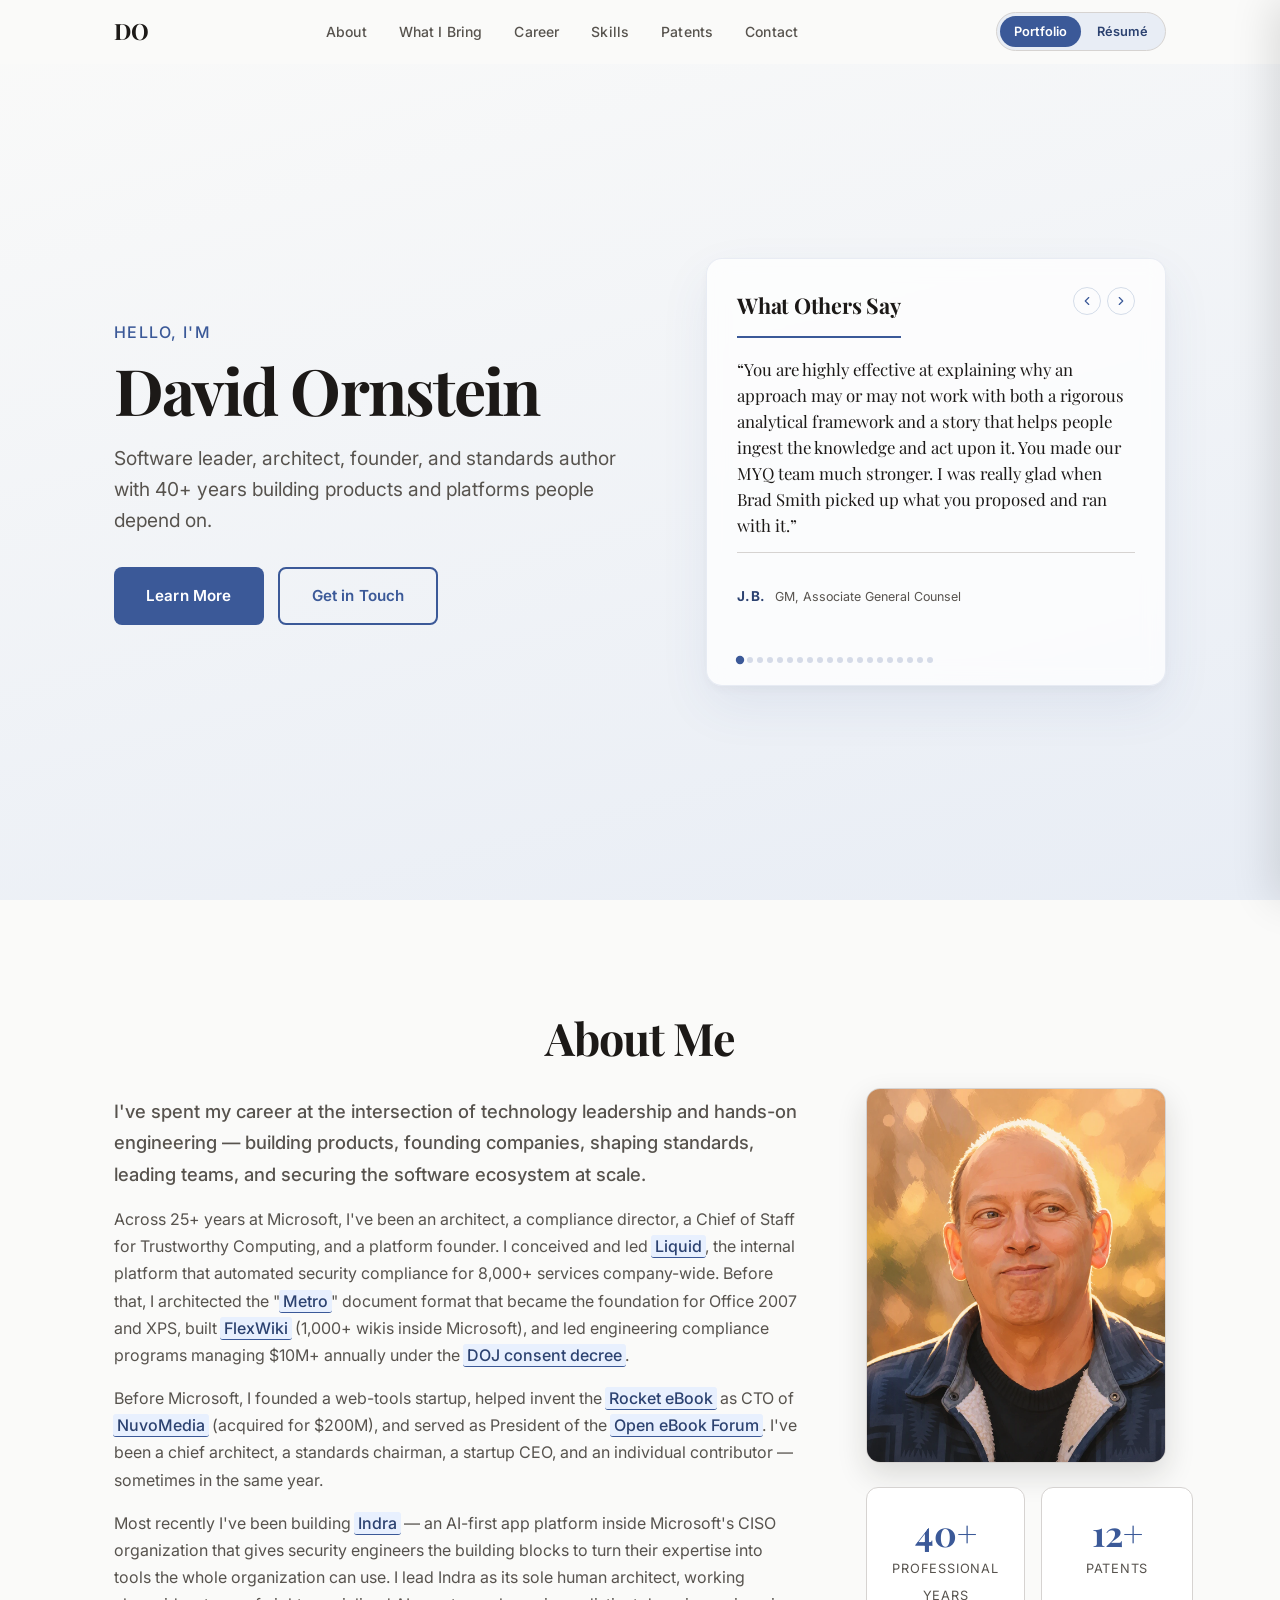
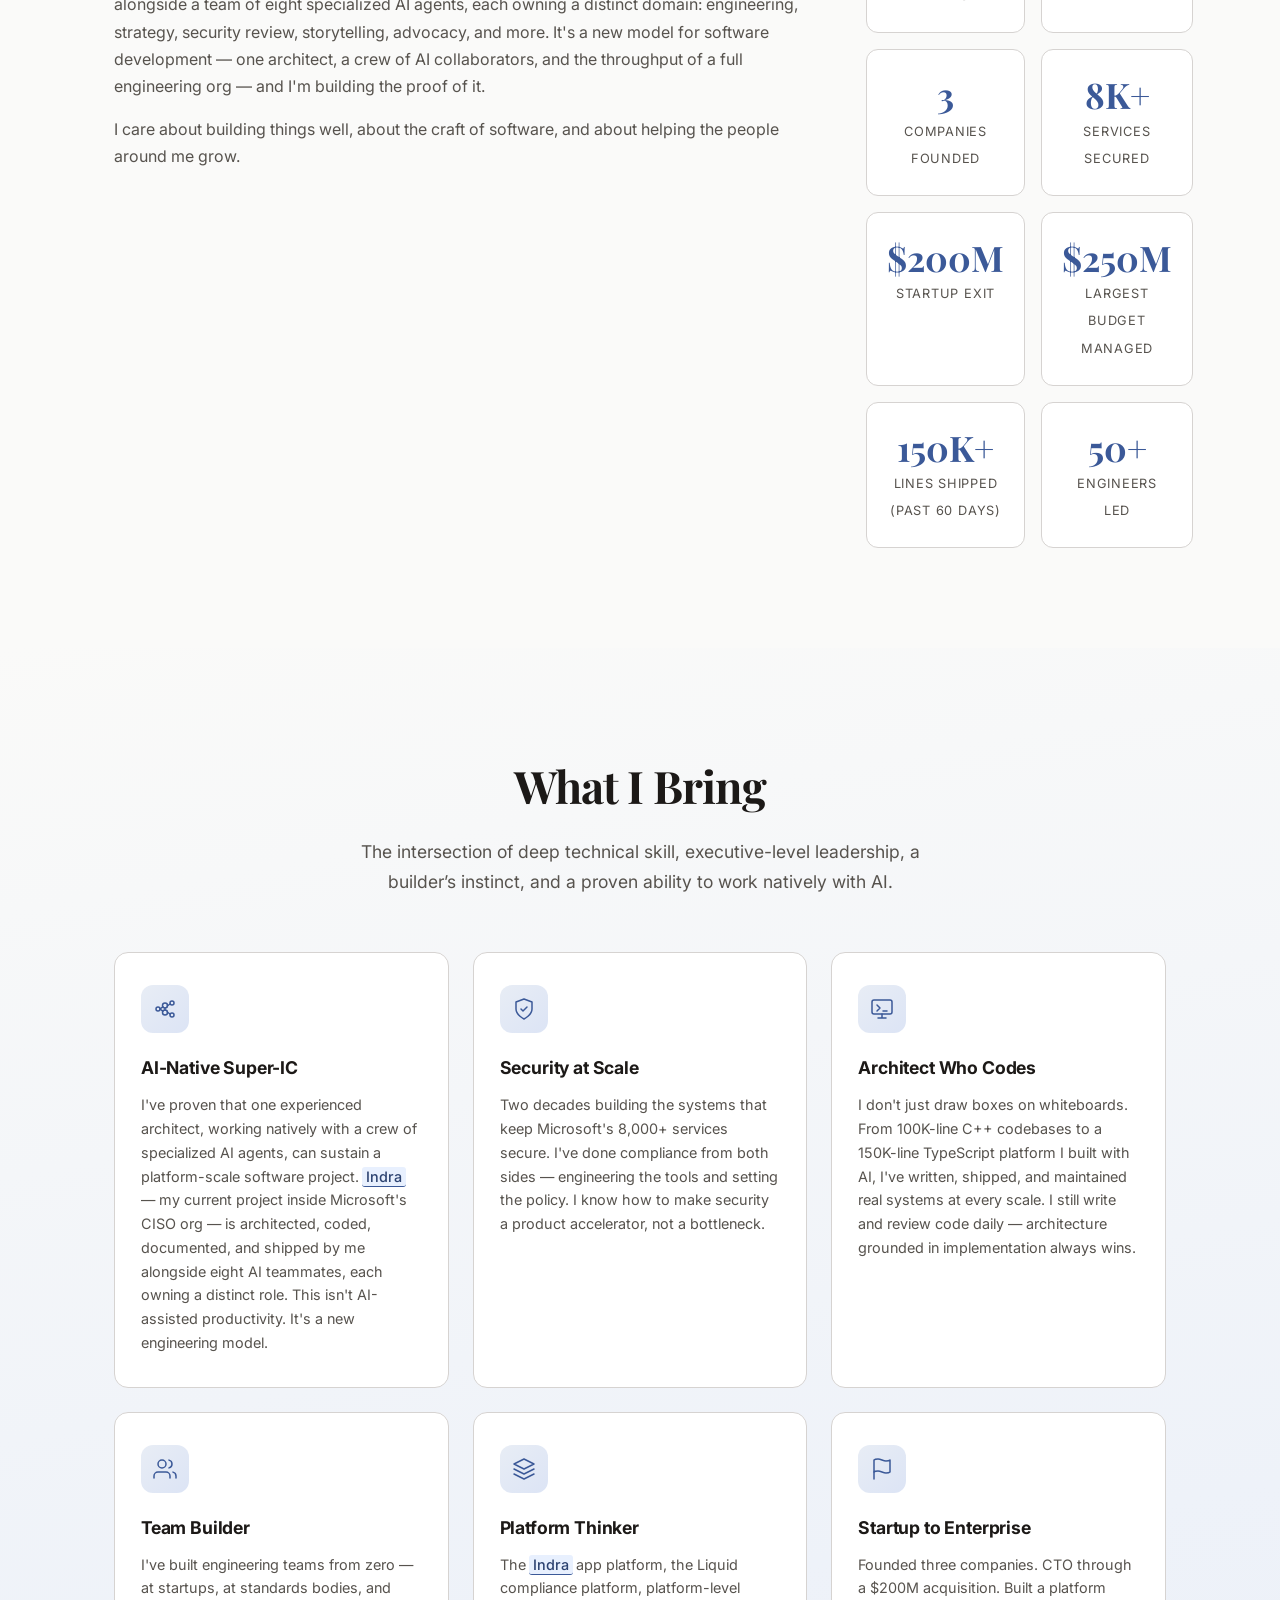
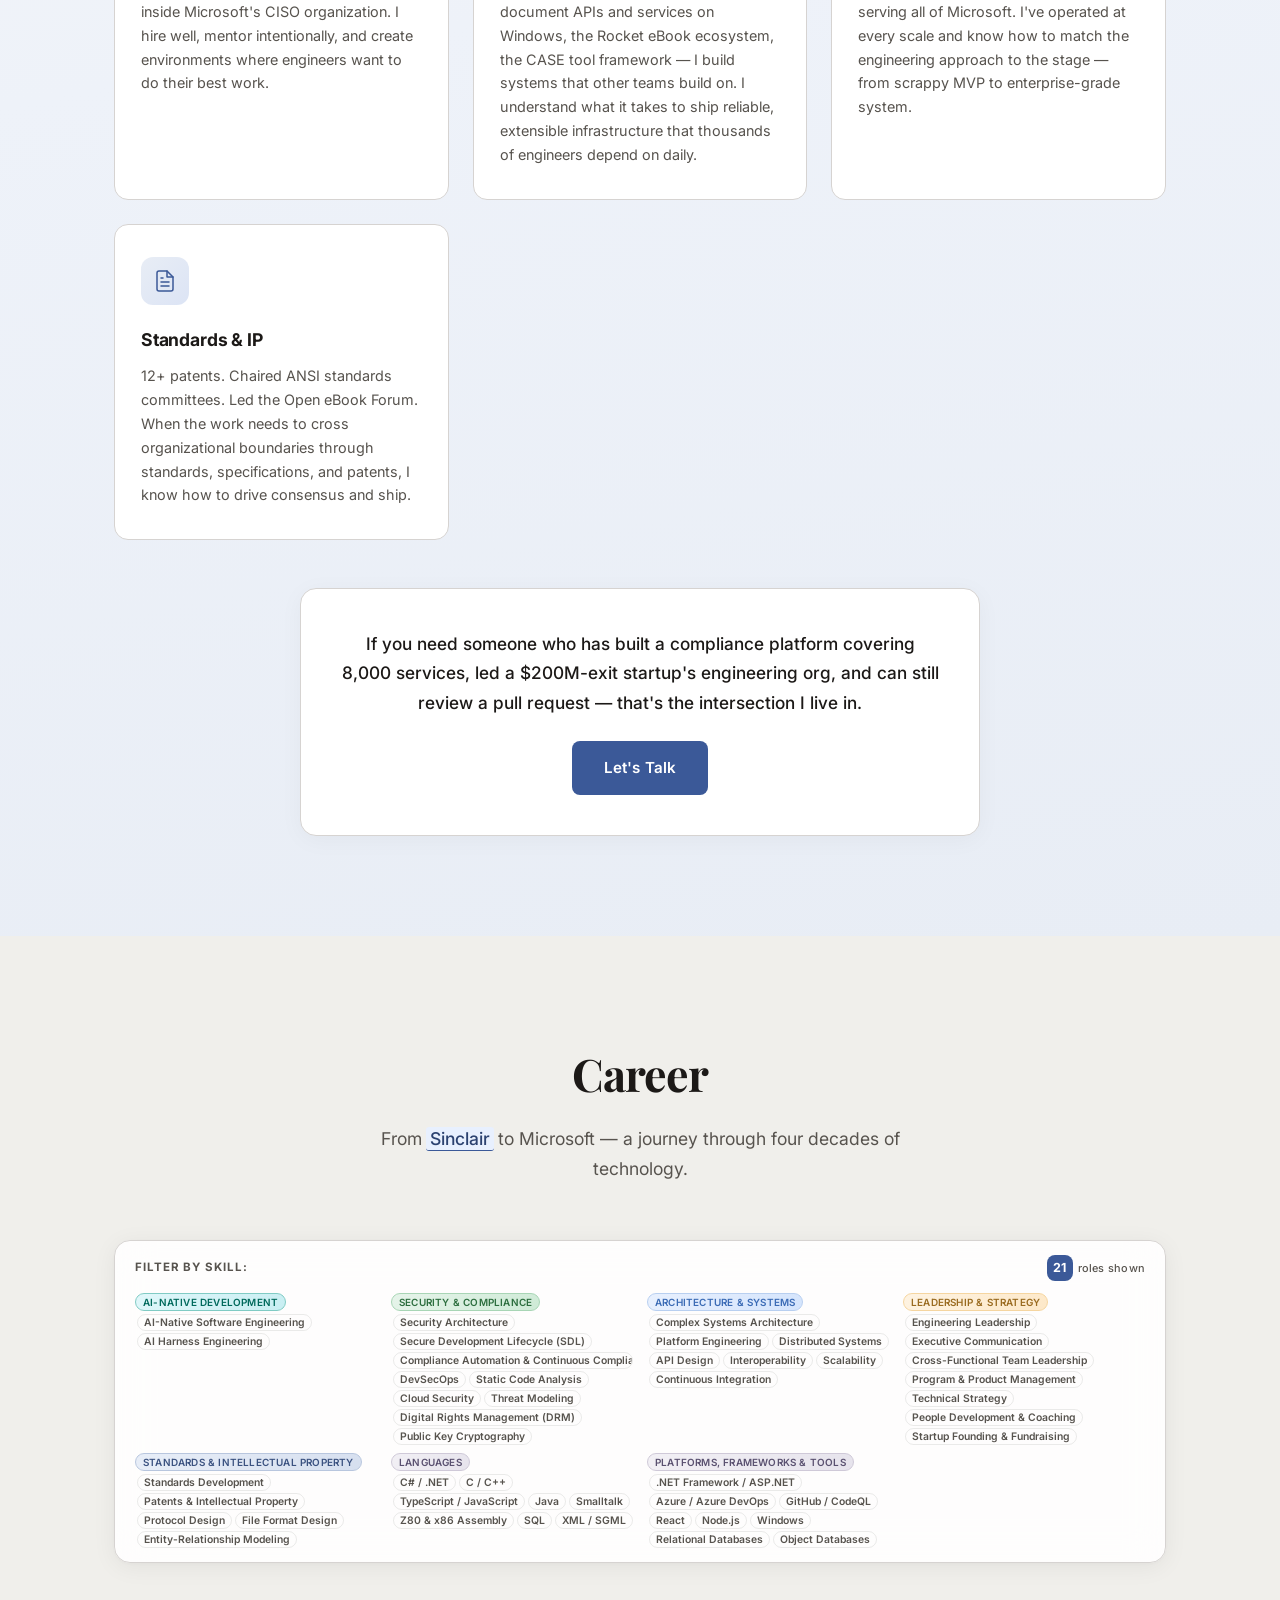
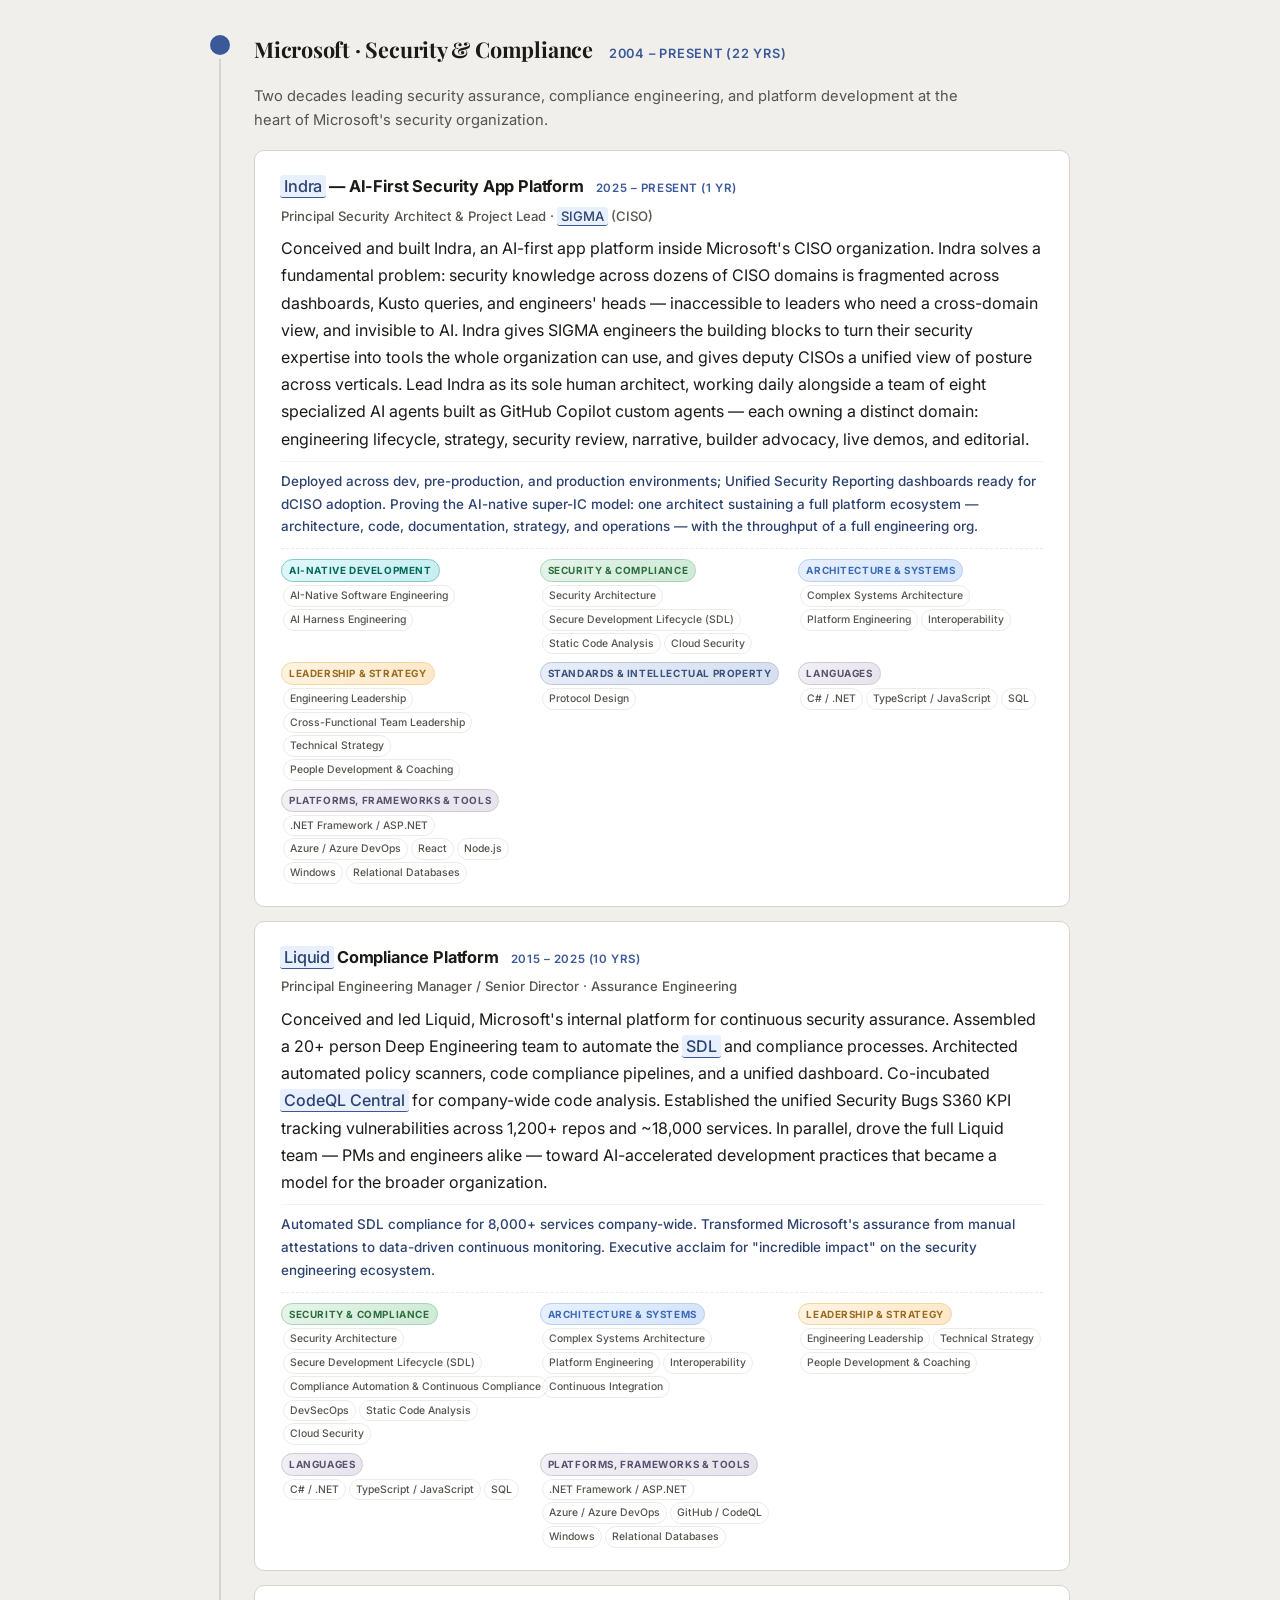
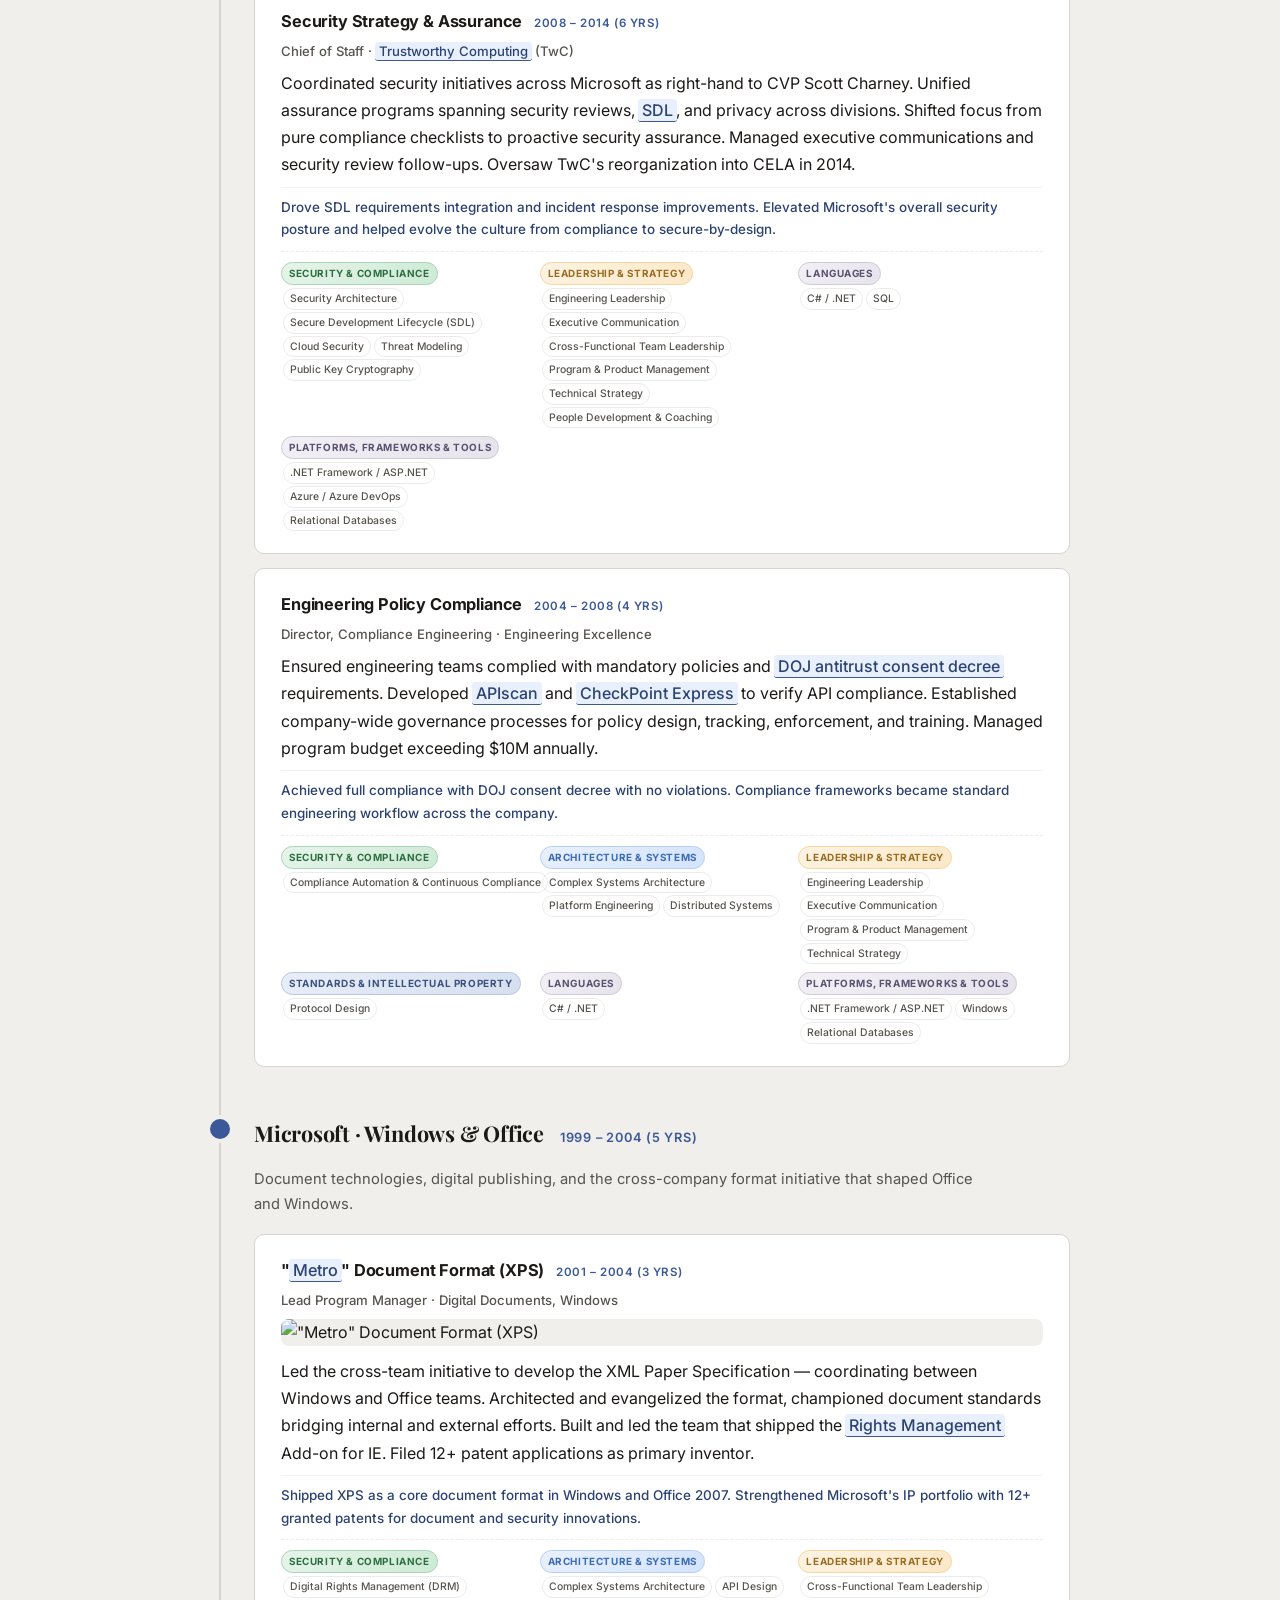
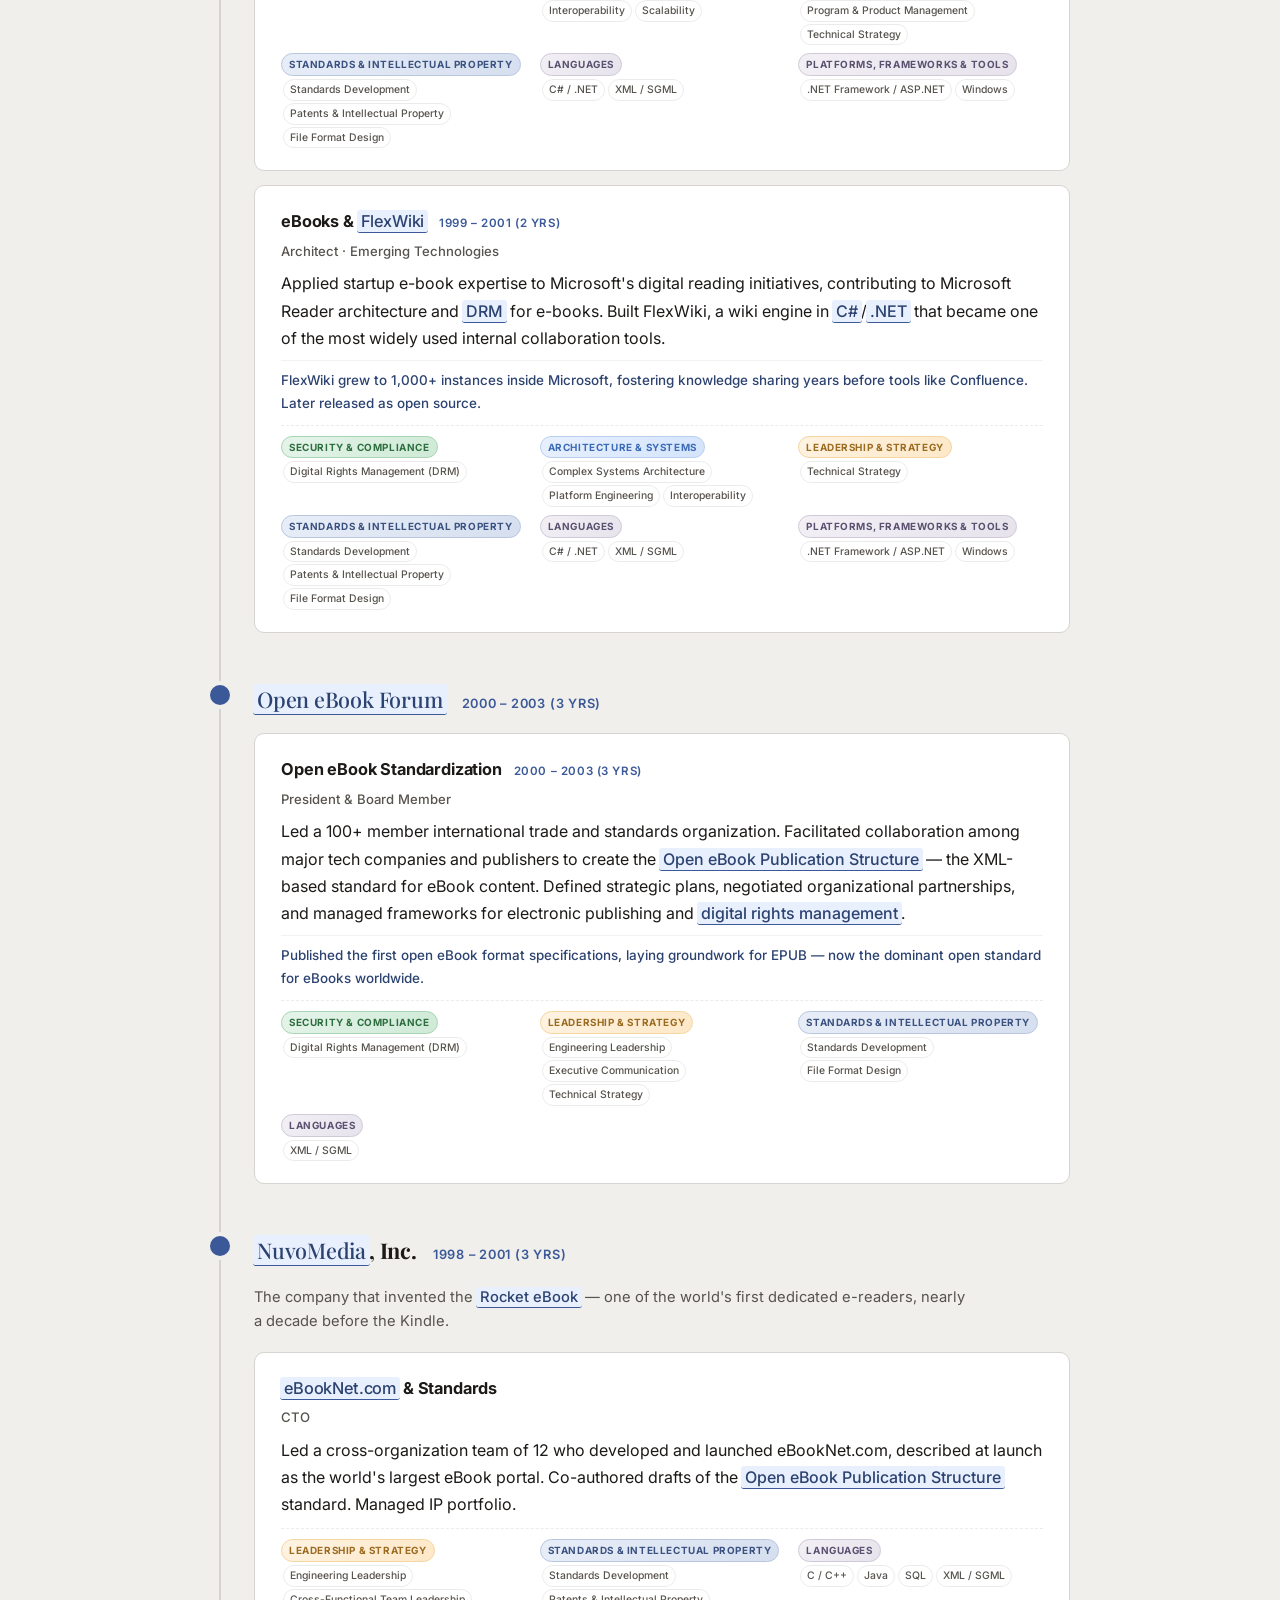
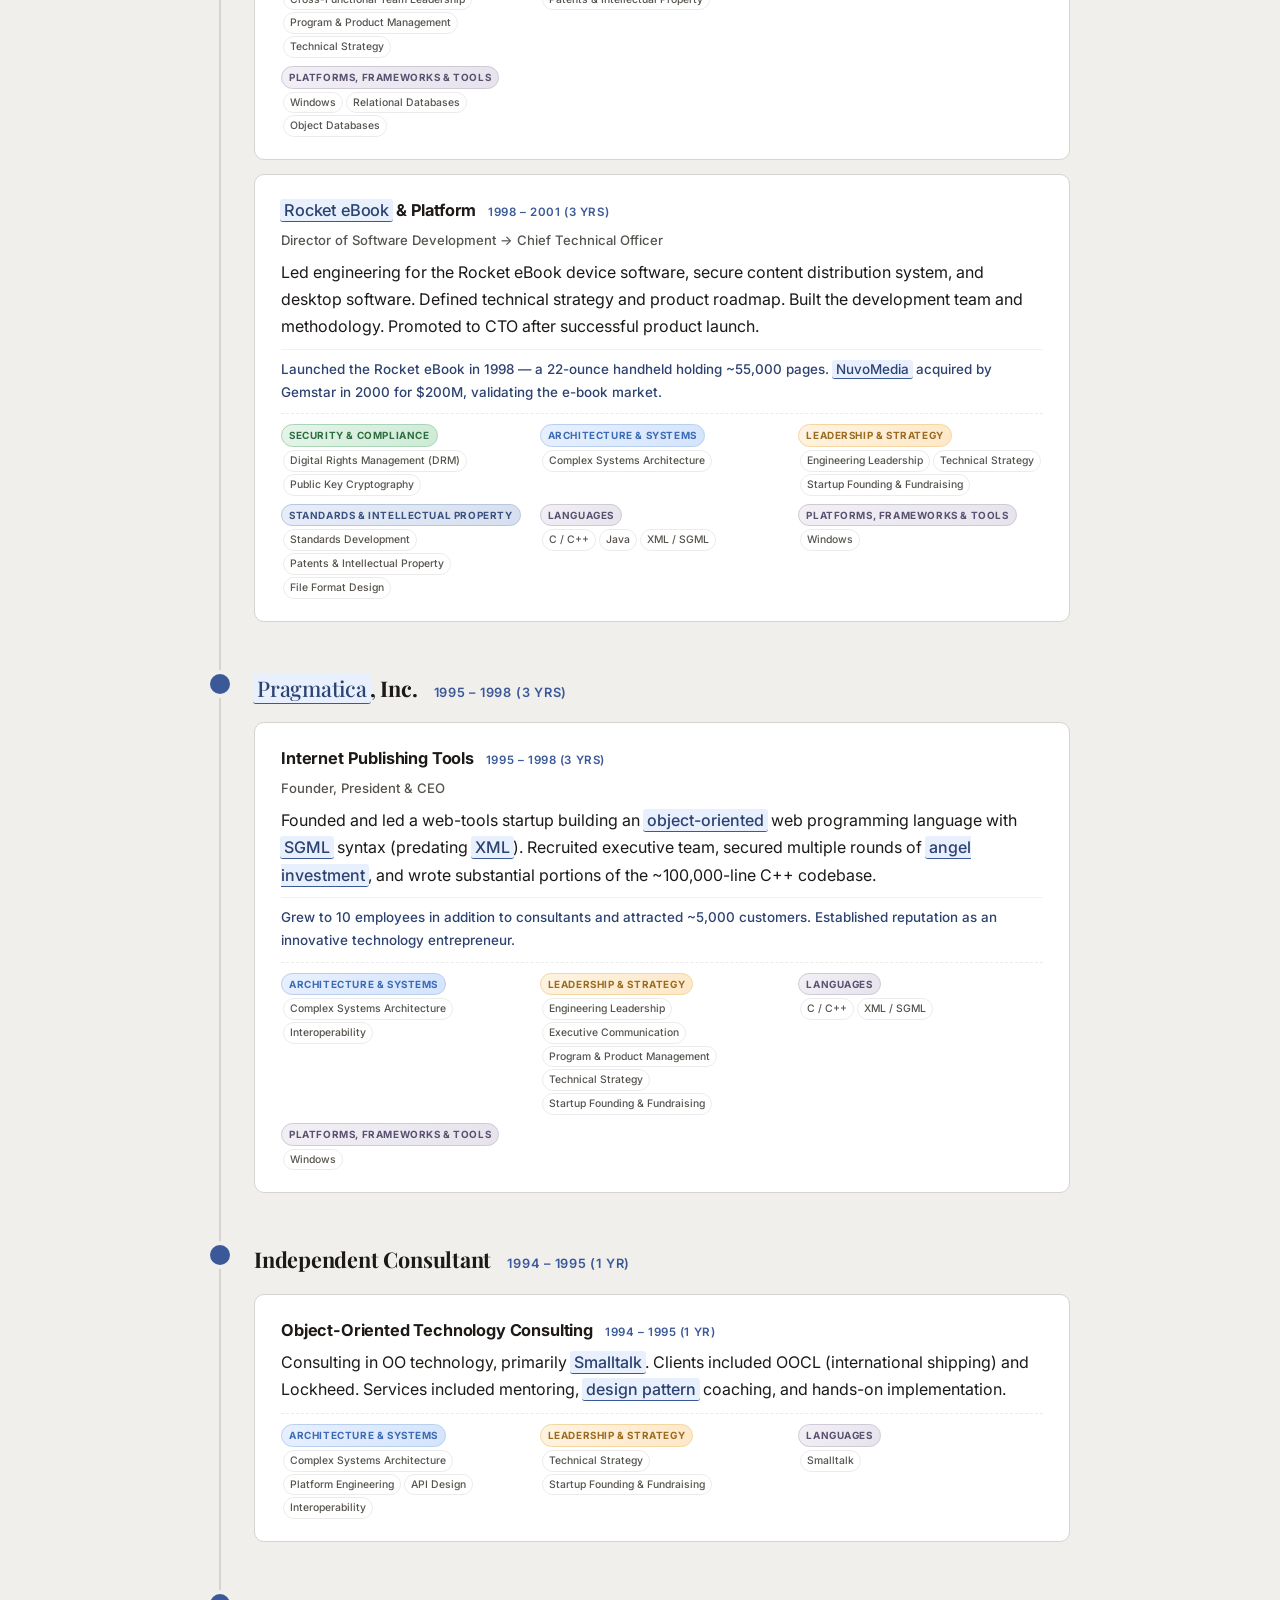
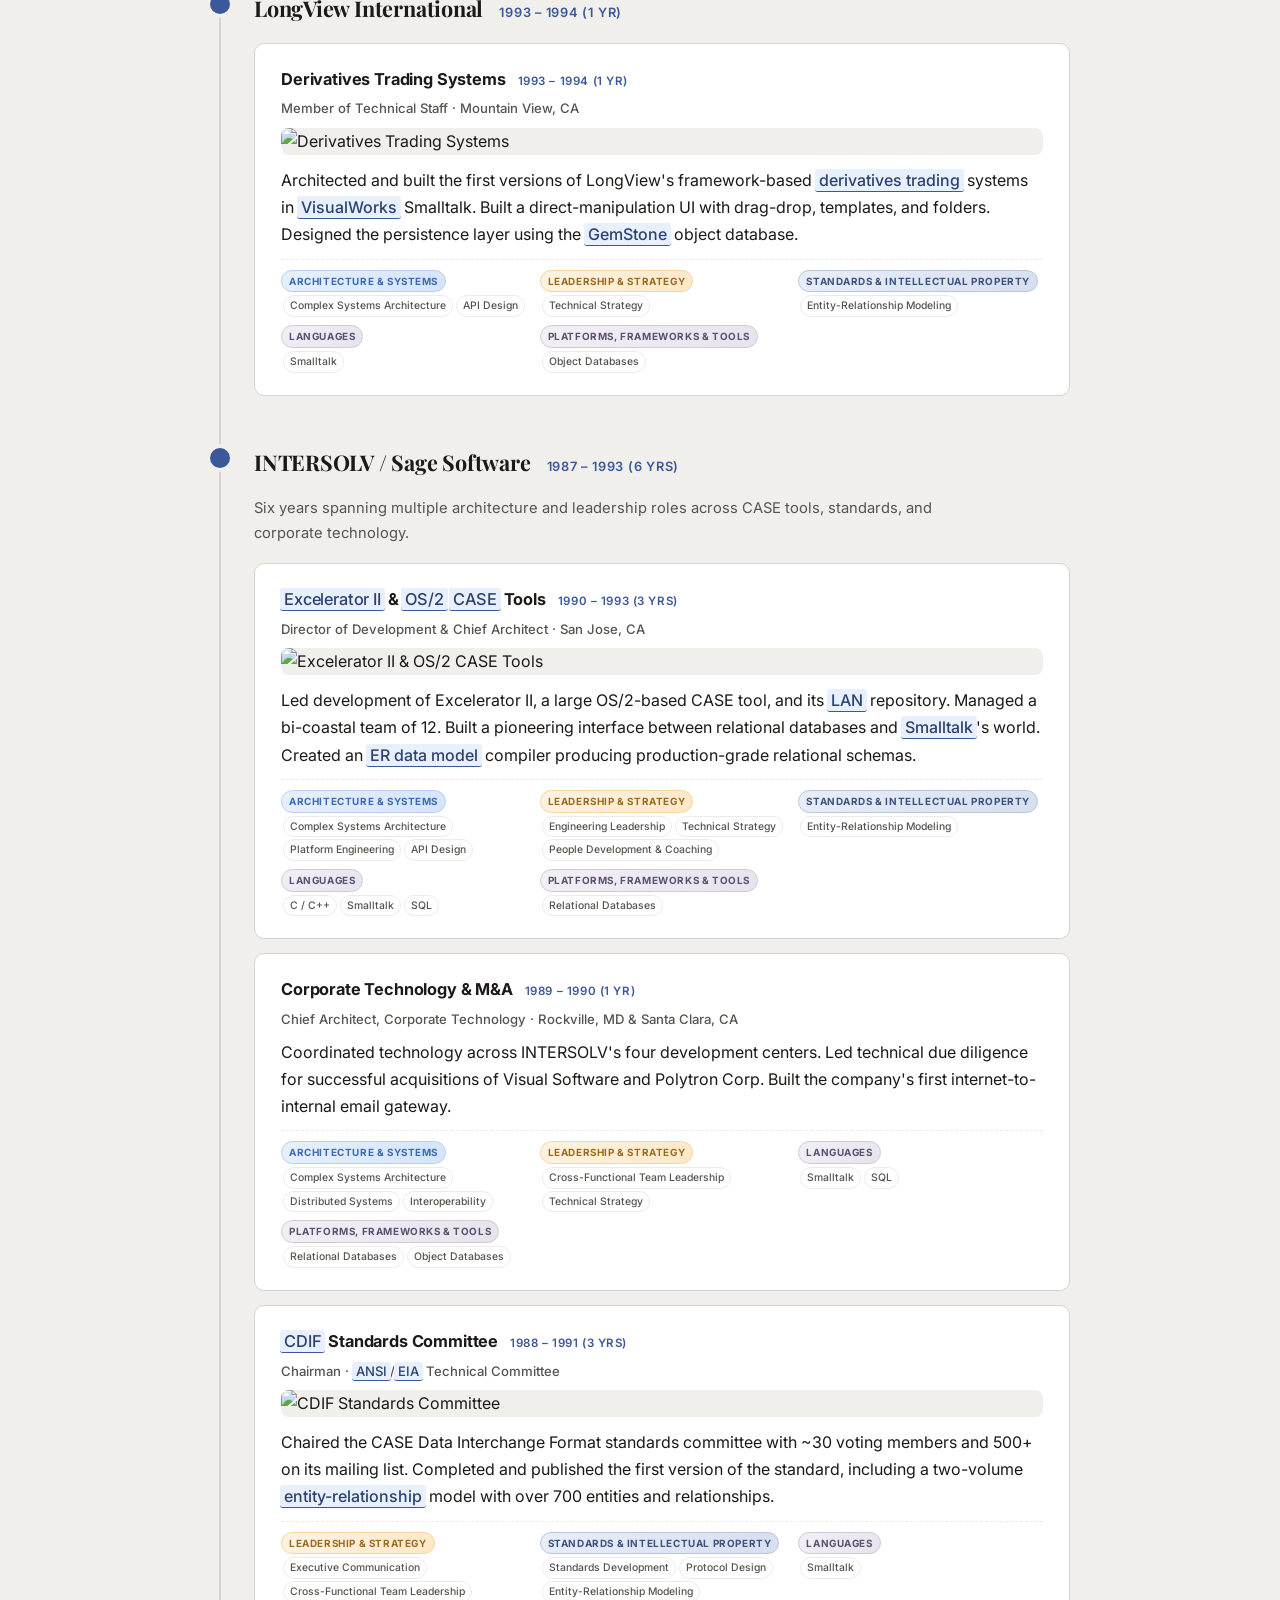
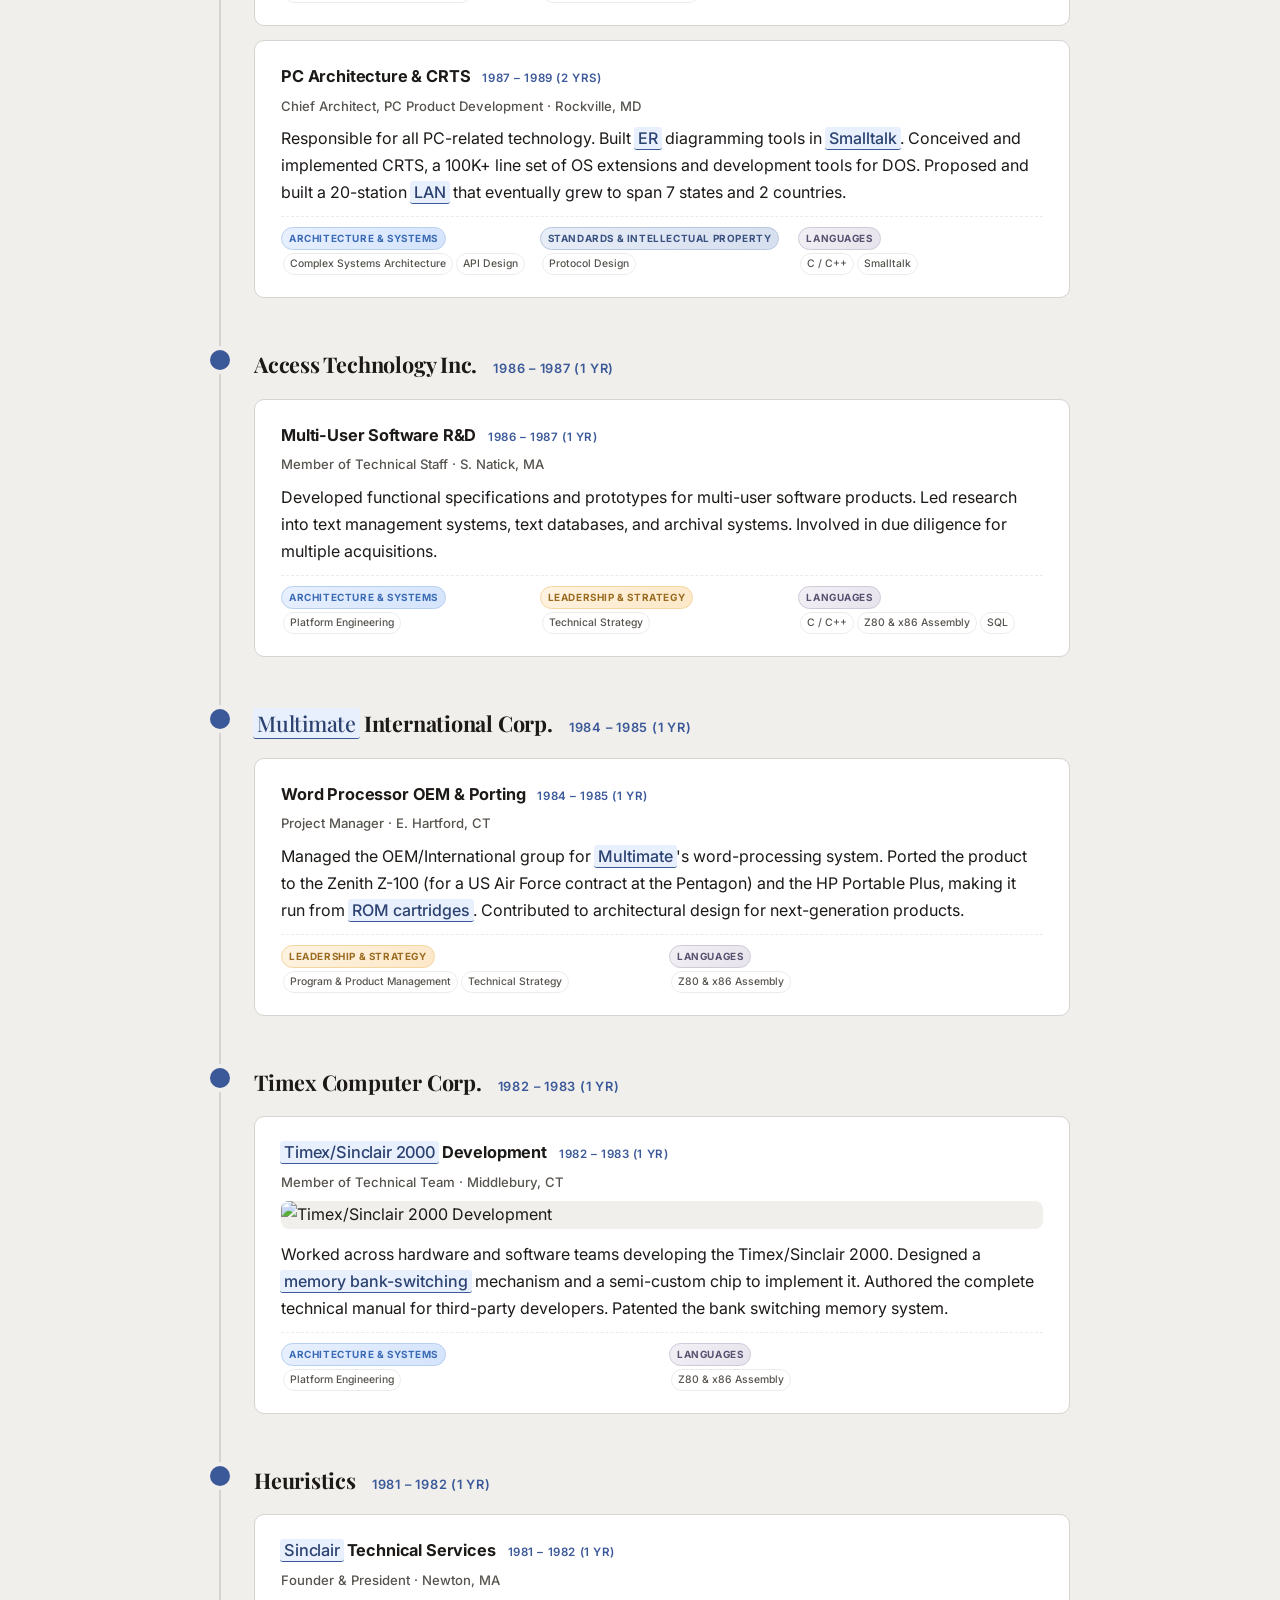
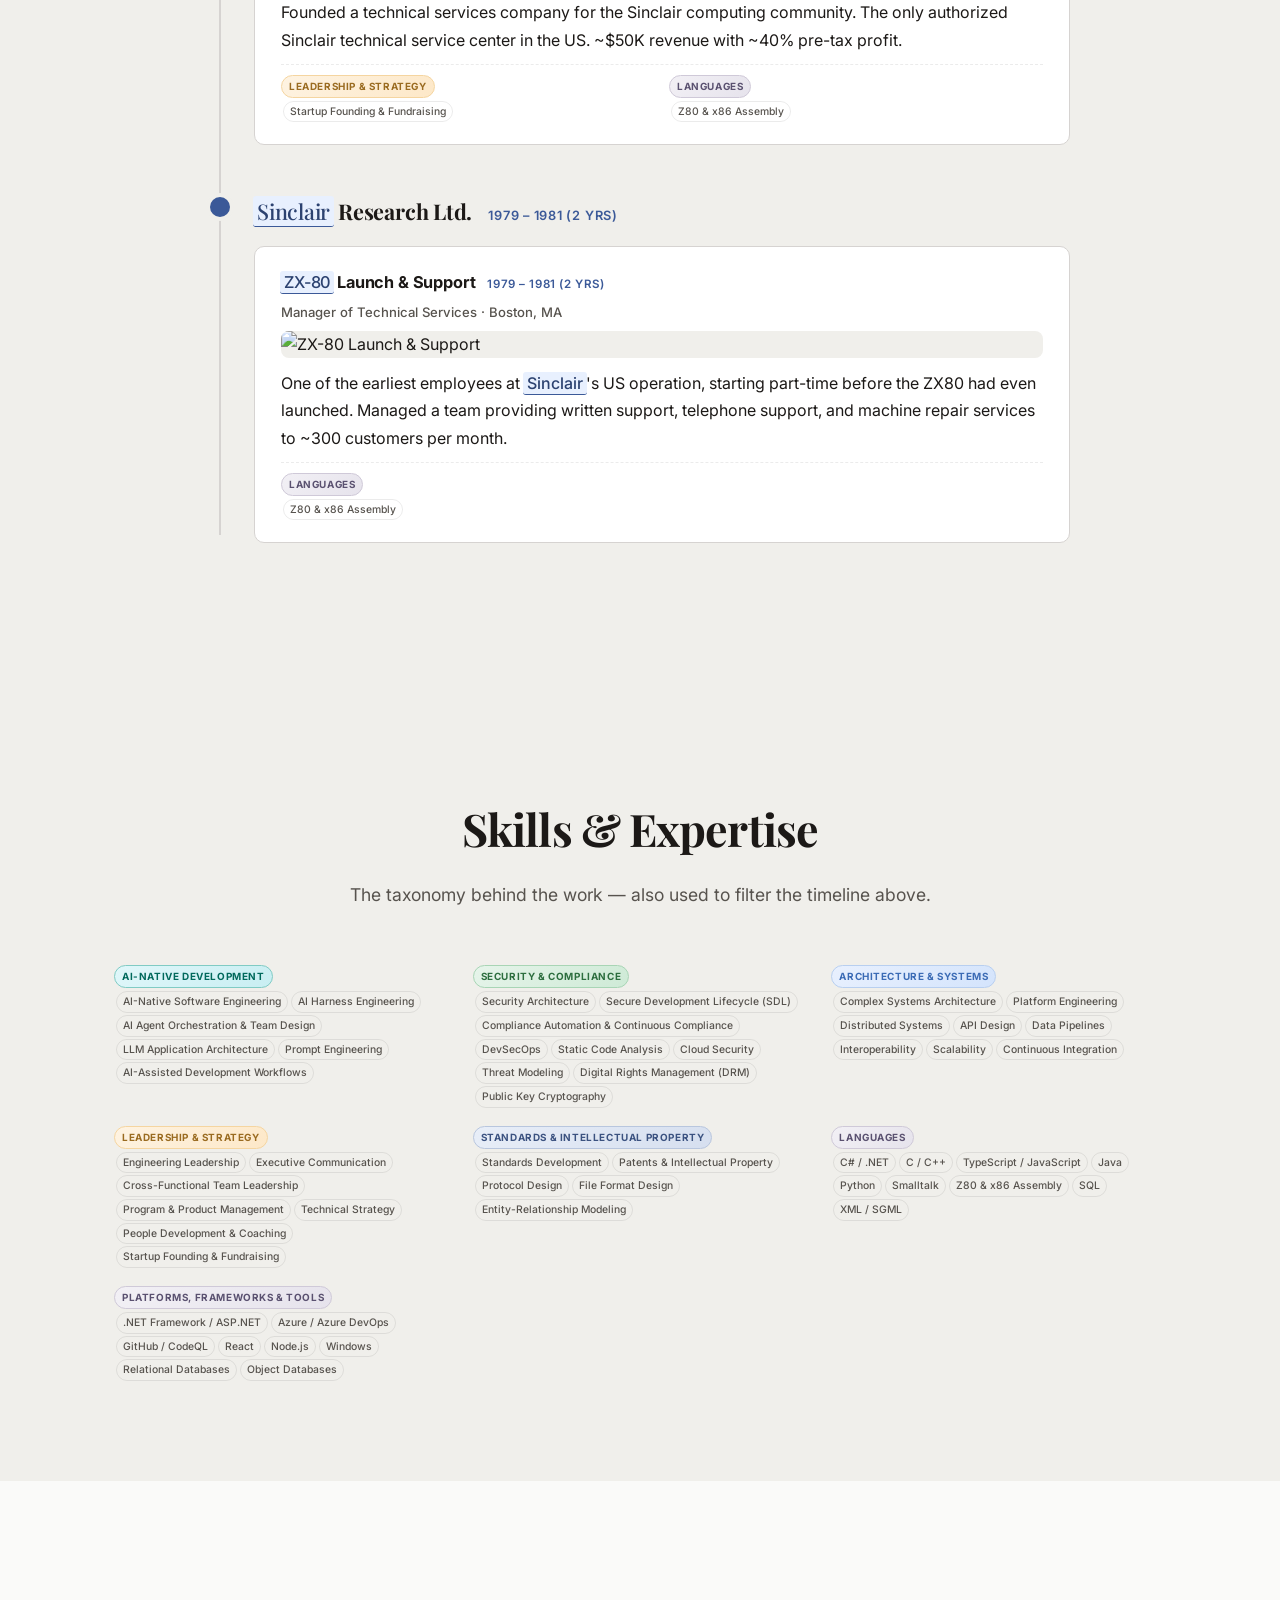
==== index.html @ bfbade50 "Résumé rework (feedback #1 + #2): lead with AI-native, outcomes strip, two-tier experience Implement" ====
<!DOCTYPE html>
<html lang="en">
<head>
  <meta charset="UTF-8">
  <meta name="viewport" content="width=device-width, initial-scale=1.0">
  <title>David Ornstein</title>
  <link rel="stylesheet" href="styles.css?v=14">
  <link rel="preconnect" href="https://fonts.googleapis.com">
  <link rel="preconnect" href="https://fonts.gstatic.com" crossorigin>
  <link href="https://fonts.googleapis.com/css2?family=Inter:wght@300;400;500;600;700&family=Playfair+Display:wght@400;600;700&display=swap" rel="stylesheet">
</head>
<body>
  <!-- Views render into here; the router (app.js) picks one from ?view= -->
  <div id="view-root"></div>

  <!-- ===================== PORTFOLIO VIEW (template) ===================== -->
  <template id="tmpl-portfolio">
  <nav id="nav">
    <div class="nav-inner">
      <a href="#" class="nav-logo">DO</a>
      <button class="nav-toggle" aria-label="Toggle navigation">
        <span></span><span></span><span></span>
      </button>
      <ul class="nav-links">
        <li><a href="#about">About</a></li>
        <li><a href="#value">What I Bring</a></li>
        <li><a href="#career">Career</a></li>
        <li><a href="#skills">Skills</a></li>
        <li><a href="#patents">Patents</a></li>
        <li><a href="#contact">Contact</a></li>
      </ul>
      <div class="view-switcher" data-switcher></div>
    </div>
  </nav>

  <header id="hero">
    <div class="hero-grid container">
      <div class="hero-content">
        <p class="hero-greeting">Hello, I'm</p>
        <h1 class="hero-name">David Ornstein</h1>
        <p class="hero-tagline" id="heroTagline"></p>
        <div class="hero-cta">
          <a href="#about" class="btn btn-primary">Learn More</a>
          <a href="#contact" class="btn btn-outline">Get in Touch</a>
        </div>
      </div>
      <aside class="hero-testimonials" aria-label="What others say">
        <div class="hero-testimonials-header">
          <h2 class="hero-testimonials-heading">What Others Say</h2>
          <div class="hero-quote-nav-group">
            <button type="button" class="hero-quote-nav hero-quote-prev" aria-label="Previous quote">
              <svg viewBox="0 0 24 24" fill="none" stroke="currentColor" stroke-width="2" stroke-linecap="round" stroke-linejoin="round"><polyline points="15 18 9 12 15 6"/></svg>
            </button>
            <button type="button" class="hero-quote-nav hero-quote-next" aria-label="Next quote">
              <svg viewBox="0 0 24 24" fill="none" stroke="currentColor" stroke-width="2" stroke-linecap="round" stroke-linejoin="round"><polyline points="9 18 15 12 9 6"/></svg>
            </button>
          </div>
        </div>
        <div class="hero-quote-stack" aria-live="polite">
          <!-- Populated at runtime from the rendered #testimonials carousel -->
        </div>
        <div class="hero-quote-footer-row">
          <div class="hero-quote-dots" role="tablist" aria-label="Featured quotes"></div>
        </div>
      </aside>
    </div>
  </header>

  <section id="about" class="section">
    <div class="container">
      <h2 class="section-title">About Me</h2>
      <div class="about-grid">
        <div class="about-text" id="aboutText"><!-- basics.summary --></div>
        <aside class="about-side">
        <figure class="about-portrait">
          <img src="media/david-ornstein.webp" alt="Portrait of David Ornstein" width="1065" height="1332" loading="lazy">
        </figure>
        <div class="about-stats" id="aboutStats"><!-- basics.stats --></div>
        </aside>
      </div>
    </div>
  </section>

  <!-- ===== What I Bring — Value Proposition ===== -->
  <section id="value" class="section value-section">
    <div class="container">
      <h2 class="section-title">What I Bring</h2>
      <p class="section-subtitle">The intersection of deep technical skill, executive-level leadership, a builder&rsquo;s instinct, and a proven ability to work natively with AI.</p>

      <div class="value-grid" id="valueGrid"><!-- valueProps --></div>

      <div class="value-cta">
        <p class="value-cta-text" id="valueCtaText"><!-- valuePropsCta --></p>
        <a href="#contact" class="btn btn-primary">Let's Talk</a>
      </div>
    </div>
  </section>

  <section id="career" class="section section-alt">
    <div class="container">
      <h2 class="section-title">Career</h2>
      <p class="section-subtitle" id="careerSubtitle"><!-- timeline.subtitle --></p>

      <!-- Filter bar -->
      <div class="filter-bar" id="filterBar">
        <div class="filter-bar-inner">
          <div class="filter-bar-header">
            <span class="filter-label">Filter by skill:</span>
            <button class="filter-clear" id="filterClearBtn" type="button" hidden>Clear</button>
            <div class="filter-count" id="filterCount">
              <span class="filter-count-num" id="filterCountNum">21</span>
              <span class="filter-count-label">roles shown</span>
            </div>
          </div>
          <div class="filter-groups" id="filterGroups">
            <!-- Populated from window.RESUME.skills on load. -->
          </div>
        </div>
      </div>

      <!-- Filter summary (populated by JS) -->
      <div class="filter-summary" id="filterSummary"></div>

      <div class="timeline" id="careerTimeline"><!-- timeline.eras + work[] --></div>
    </div>
  </section>

  <!-- ===== Endorsements (data source for the hero rotator; not displayed) ===== -->
  <section id="testimonials" class="testimonials-section" hidden aria-hidden="true">
    <div class="container">
      <h2 class="section-title">What Others Say</h2>
      <p class="section-subtitle">From colleagues, executives, and partners across Microsoft.</p>

      <div class="testimonial-carousel">
        <button class="carousel-btn carousel-prev" aria-label="Previous testimonial">
          <svg viewBox="0 0 24 24" fill="none" stroke="currentColor" stroke-width="2" stroke-linecap="round" stroke-linejoin="round"><polyline points="15 18 9 12 15 6"/></svg>
        </button>

        <div class="carousel-viewport">
          <div class="carousel-track" id="testimonialTrack"><!-- references --></div>
        </div>

        <button class="carousel-btn carousel-next" aria-label="Next testimonial">
          <svg viewBox="0 0 24 24" fill="none" stroke="currentColor" stroke-width="2" stroke-linecap="round" stroke-linejoin="round"><polyline points="9 18 15 12 9 6"/></svg>
        </button>

        <div class="carousel-dots" aria-label="Testimonial navigation"></div>
        <p class="carousel-counter"><span class="carousel-current">1</span> of <span class="carousel-total">20</span></p>
      </div>
    </div>
  </section>

  <section id="skills" class="section section-alt">
    <div class="container">
      <h2 class="section-title">Skills &amp; Expertise</h2>
      <p class="section-subtitle">The taxonomy behind the work &mdash; also used to filter the timeline above.</p>
      <div id="skillsBody"><!-- skills[] --></div>
    </div>
  </section>

  <section id="patents" class="section">
    <div class="container">
      <h2 class="section-title">Patents &amp; Standards</h2>
      <div class="patents-grid">
        <div class="patent-block">
          <h3>Patents</h3>
          <div id="patentsSummary"><!-- patents.summary --></div>
        </div>
        <div class="patent-block">
          <h3>Standards</h3>
          <ul id="standardsList"><!-- standards[] --></ul>
        </div>
      </div>
    </div>
  </section>

  <section id="interests" class="section section-alt">
    <div class="container">
      <h2 class="section-title">Beyond Work</h2>
      <p class="section-subtitle">The other parts of life that make the work better.</p>
      <div class="interests-grid" id="interestsGrid"><!-- interests[] --></div>
      <p class="interests-note">More personal content coming soon &mdash; stay tuned.</p>
    </div>
  </section>

  <section id="contact" class="section contact-section">
    <div class="container">
      <h2 class="section-title">Let&rsquo;s Connect</h2>
      <p class="section-subtitle">Open to conversations about the right opportunity.</p>

      <div class="contact-grid">
        <div class="contact-frame">
          <h3>How I Can Help</h3>
          <ul class="contact-modes" id="contactModes"><!-- contact.modes --></ul>
        </div>

        <div class="contact-action">
          <div class="contact-action-inner">
            <h3>Get in Touch</h3>
            <p>I&rsquo;m always happy to connect with people who build interesting things.</p>
            <div class="contact-buttons">
              <a href="mailto:davidorn@live.com" class="btn btn-primary contact-btn">
                <svg viewBox="0 0 24 24" fill="none" stroke="currentColor" stroke-width="1.5" stroke-linecap="round" stroke-linejoin="round"><path d="M4 4h16c1.1 0 2 .9 2 2v12c0 1.1-.9 2-2 2H4c-1.1 0-2-.9-2-2V6c0-1.1.9-2 2-2z"/><polyline points="22,6 12,13 2,6"/></svg>
                Email Me
              </a>
            </div>
            <div class="contact-resume">
              <svg viewBox="0 0 24 24" fill="none" stroke="currentColor" stroke-width="1.5" stroke-linecap="round" stroke-linejoin="round"><path d="M14 2H6a2 2 0 0 0-2 2v16a2 2 0 0 0 2 2h12a2 2 0 0 0 2-2V8z"/><path d="M14 2v6h6"/><path d="M12 18v-6M9 15l3 3 3-3"/></svg>
              <span>Resume available on request</span>
            </div>
          </div>
        </div>
      </div>
    </div>
  </section>

  <footer>
    <div class="container">
      <p>&copy; David Ornstein</p>
    </div>
  </footer>
  </template>
  <!-- =================== END PORTFOLIO VIEW (template) =================== -->

  <!-- Glossary flyout -->
  <div id="glossary-overlay" class="glossary-overlay"></div>
  <aside id="glossary-panel" class="glossary-panel" role="dialog" aria-hidden="true">
    <button class="glossary-close" aria-label="Close glossary">&times;</button>
    <div class="glossary-body">
      <span class="glossary-badge">Glossary</span>
      <h3 id="glossary-title" class="glossary-title"></h3>
      <div id="glossary-image" class="glossary-image"></div>
      <div id="glossary-text" class="glossary-text"></div>
      <div id="glossary-links" class="glossary-links"></div>
    </div>
  </aside>

  <script src="vendor/js-yaml.min.js"></script>
  <script src="glossary.js?v=4"></script>
  <script src="script.js?v=12"></script>
  <script src="app.js?v=3"></script>
</body>
</html>
---- styles.css ----
/* ============================================
   David Ornstein — Portfolio Site
   ============================================ */

/* --- Reset & Base --- */
*, *::before, *::after {
  margin: 0;
  padding: 0;
  box-sizing: border-box;
}

:root {
  --color-bg: #fafaf9;
  --color-bg-alt: #f0efeb;
  --color-text: #1c1917;
  --color-text-muted: #57534e;
  --color-accent: #3b5998;
  --color-accent-light: #e8edf5;
  --color-accent-dark: #2c4270;
  --color-border: #d6d3d1;
  --color-card-bg: #ffffff;
  --font-sans: 'Inter', -apple-system, BlinkMacSystemFont, 'Segoe UI', sans-serif;
  --font-serif: 'Playfair Display', Georgia, 'Times New Roman', serif;
  --max-width: 1100px;
  --nav-height: 64px;
}

html {
  scroll-behavior: smooth;
  font-size: 16px;
}

body {
  font-family: var(--font-sans);
  color: var(--color-text);
  background: var(--color-bg);
  line-height: 1.7;
  -webkit-font-smoothing: antialiased;
}

a {
  color: var(--color-accent);
  text-decoration: none;
  transition: color 0.2s;
}

a:hover {
  color: var(--color-accent-dark);
}

ul {
  list-style: none;
}

.container {
  max-width: var(--max-width);
  margin: 0 auto;
  padding: 0 24px;
}

/* --- Navigation --- */
#nav {
  position: fixed;
  top: 0;
  left: 0;
  right: 0;
  height: var(--nav-height);
  background: rgba(250, 250, 249, 0.92);
  backdrop-filter: blur(12px);
  -webkit-backdrop-filter: blur(12px);
  border-bottom: 1px solid transparent;
  z-index: 1000;
  transition: border-color 0.3s, box-shadow 0.3s;
}

#nav.scrolled {
  border-bottom-color: var(--color-border);
  box-shadow: 0 1px 8px rgba(0, 0, 0, 0.04);
}

.nav-inner {
  max-width: var(--max-width);
  margin: 0 auto;
  padding: 0 24px;
  height: 100%;
  display: flex;
  align-items: center;
  justify-content: space-between;
}

.nav-logo {
  font-family: var(--font-serif);
  font-size: 1.4rem;
  font-weight: 700;
  color: var(--color-text);
  letter-spacing: -0.02em;
}

.nav-logo:hover {
  color: var(--color-accent);
}

.nav-toggle {
  display: none;
  background: none;
  border: none;
  cursor: pointer;
  padding: 8px;
  flex-direction: column;
  gap: 5px;
}

.nav-toggle span {
  display: block;
  width: 24px;
  height: 2px;
  background: var(--color-text);
  transition: transform 0.3s, opacity 0.3s;
}

.nav-links {
  display: flex;
  gap: 32px;
  align-items: center;
}

.nav-links a {
  color: var(--color-text-muted);
  font-size: 0.875rem;
  font-weight: 500;
  letter-spacing: 0.01em;
  transition: color 0.2s;
}

.nav-links a:hover {
  color: var(--color-text);
}

/* --- Hero --- */
#hero {
  min-height: 100vh;
  display: flex;
  align-items: center;
  position: relative;
  padding: calc(var(--nav-height) + 40px) 24px 60px;
  background: linear-gradient(165deg, var(--color-bg) 0%, var(--color-accent-light) 100%);
  overflow: hidden;
}

.hero-grid {
  display: grid;
  grid-template-columns: 1.15fr 1fr;
  gap: 56px;
  align-items: center;
  width: 100%;
}

.hero-content {
  max-width: 620px;
  text-align: left;
}

.hero-greeting {
  font-size: 1rem;
  font-weight: 500;
  color: var(--color-accent);
  letter-spacing: 0.08em;
  text-transform: uppercase;
  margin-bottom: 10px;
}

.hero-name {
  font-family: var(--font-serif);
  font-size: clamp(2.4rem, 5vw, 4.2rem);
  font-weight: 700;
  line-height: 1.05;
  letter-spacing: -0.03em;
  margin-bottom: 20px;
  color: var(--color-text);
}

.hero-tagline {
  font-size: clamp(1rem, 1.6vw, 1.2rem);
  color: var(--color-text-muted);
  line-height: 1.6;
  max-width: 560px;
  margin: 0 0 32px;
}

.hero-cta {
  display: flex;
  gap: 14px;
  justify-content: flex-start;
  flex-wrap: wrap;
}

/* --- Hero right-column: rotating featured testimonial --- */
.hero-testimonials {
  position: relative;
  background: rgba(255, 255, 255, 0.75);
  backdrop-filter: blur(10px);
  -webkit-backdrop-filter: blur(10px);
  border: 1px solid rgba(59, 89, 152, 0.1);
  border-radius: 16px;
  padding: 28px 30px 22px;
  box-shadow: 0 20px 50px rgba(59, 89, 152, 0.08), 0 4px 12px rgba(0, 0, 0, 0.04);
  max-width: 460px;
  justify-self: end;
  width: 100%;
}

.hero-testimonials-header {
  display: flex;
  align-items: flex-start;
  justify-content: space-between;
  gap: 12px;
  margin-bottom: 18px;
}

.hero-testimonials-heading {
  font-family: var(--font-serif);
  font-size: 1.35rem;
  font-weight: 700;
  letter-spacing: -0.01em;
  color: var(--color-text);
  margin: 0;
  padding-bottom: 12px;
  border-bottom: 2px solid var(--color-accent);
  display: inline-block;
}

.hero-quote-nav-group {
  display: flex;
  gap: 6px;
  flex-shrink: 0;
}

.hero-quote-footer-row {
  display: flex;
  align-items: center;
  gap: 10px;
  margin-top: 16px;
}

.hero-quote-nav {
  flex: 0 0 auto;
  width: 28px;
  height: 28px;
  padding: 0;
  border: 1px solid rgba(59, 89, 152, 0.2);
  background: transparent;
  border-radius: 50%;
  color: var(--color-accent);
  cursor: pointer;
  display: inline-flex;
  align-items: center;
  justify-content: center;
  transition: background 0.2s ease, border-color 0.2s ease, transform 0.2s ease;
}

.hero-quote-nav:hover {
  background: var(--color-accent);
  border-color: var(--color-accent);
  color: #fff;
}

.hero-quote-nav:active { transform: scale(0.94); }

.hero-quote-nav svg { width: 14px; height: 14px; }

.hero-quote-dots {
  display: flex;
  gap: 4px;
  flex-wrap: wrap;
  flex: 1 1 auto;
  min-width: 0;
}

.hero-quote-more {
  flex: 0 0 auto;
  margin-left: auto;
}

.hero-quote-stack {
  position: relative;
  min-height: 190px;
}

.hero-quote {
  position: absolute;
  inset: 0;
  margin: 0;
  opacity: 0;
  transform: translateY(8px);
  transition: opacity 0.6s ease, transform 0.6s ease;
  pointer-events: none;
}

.hero-quote.is-active {
  opacity: 1;
  transform: translateY(0);
  pointer-events: auto;
  position: relative;
}

.hero-quote-text {
  font-family: var(--font-serif);
  font-size: 1.05rem;
  line-height: 1.55;
  color: var(--color-text);
  margin: 0 0 14px;
}

.hero-quote-footer {
  display: flex;
  align-items: baseline;
  gap: 10px;
  flex-wrap: wrap;
}

.hero-quote-author {
  font-weight: 700;
  font-size: 0.85rem;
  color: var(--color-accent-dark);
  letter-spacing: 0.02em;
}

.hero-quote-role {
  font-size: 0.78rem;
  color: var(--color-text-muted);
}

.hero-quote-dot {
  width: 6px;
  height: 6px;
  border-radius: 50%;
  border: none;
  padding: 0;
  background: rgba(59, 89, 152, 0.2);
  cursor: pointer;
  transition: background 0.3s ease, transform 0.3s ease;
}

.hero-quote-dot.is-active {
  background: var(--color-accent);
  transform: scale(1.4);
}

.hero-quote-dot:hover {
  background: rgba(59, 89, 152, 0.5);
}

.hero-quote-more {
  display: inline-block;
  font-size: 0.78rem;
  font-weight: 600;
  color: var(--color-accent);
  text-transform: uppercase;
  letter-spacing: 0.06em;
  text-decoration: none;
  transition: color 0.2s ease, transform 0.2s ease;
}

.hero-quote-more:hover {
  color: var(--color-accent-dark);
  transform: translateX(2px);
}

/* Mobile: stack + drop the min-height so quote is still visible */
@media (max-width: 900px) {
  #hero {
    min-height: auto;
    padding: calc(var(--nav-height) + 40px) 20px 60px;
  }
  .hero-grid {
    grid-template-columns: 1fr;
    gap: 40px;
  }
  .hero-content {
    text-align: center;
    max-width: none;
  }
  .hero-tagline {
    margin-left: auto;
    margin-right: auto;
  }
  .hero-cta {
    justify-content: center;
  }
  .hero-testimonials {
    max-width: none;
    justify-self: stretch;
  }
}

.btn {
  display: inline-flex;
  align-items: center;
  padding: 14px 32px;
  border-radius: 8px;
  font-size: 0.95rem;
  font-weight: 600;
  letter-spacing: 0.01em;
  transition: all 0.25s;
  cursor: pointer;
  border: none;
}

.btn-primary {
  background: var(--color-accent);
  color: #fff;
}

.btn-primary:hover {
  background: var(--color-accent-dark);
  color: #fff;
  transform: translateY(-1px);
  box-shadow: 0 4px 16px rgba(59, 89, 152, 0.3);
}

.btn-outline {
  background: transparent;
  color: var(--color-accent);
  border: 2px solid var(--color-accent);
}

.btn-outline:hover {
  background: var(--color-accent);
  color: #fff;
  transform: translateY(-1px);
}

/* --- Sections --- */
.section {
  padding: 100px 0;
}

.section-alt {
  background: var(--color-bg-alt);
}

.section-title {
  font-family: var(--font-serif);
  font-size: clamp(2rem, 4vw, 2.8rem);
  font-weight: 700;
  letter-spacing: -0.02em;
  margin-bottom: 12px;
  text-align: center;
}

.section-subtitle {
  text-align: center;
  color: var(--color-text-muted);
  font-size: 1.1rem;
  margin-bottom: 56px;
  max-width: 600px;
  margin-left: auto;
  margin-right: auto;
}

/* --- About --- */
.about-grid {
  display: grid;
  grid-template-columns: 1fr 300px;
  gap: 64px;
  align-items: start;
}

.about-text {
  margin-top: 8px;
}

.about-lead {
  font-size: 1.15rem;
  font-weight: 500;
  line-height: 1.7;
  margin-bottom: 20px;
  color: var(--color-text);
}

.about-text p {
  margin-bottom: 16px;
  color: var(--color-text-muted);
}

.about-stats {
  display: grid;
  grid-template-columns: repeat(4, 1fr);
  gap: 24px;
}

.about-side {
  display: flex;
  flex-direction: column;
  gap: 24px;
}

.about-portrait {
  margin: 0;
  border-radius: 14px;
  overflow: hidden;
  border: 1px solid var(--color-border);
  box-shadow: 0 12px 30px rgba(28, 25, 23, 0.14);
  background: var(--color-bg-alt);
}

.about-portrait img {
  display: block;
  width: 100%;
  height: auto;
  aspect-ratio: 1065 / 1332;
  object-fit: cover;
}

/* In the narrow side column, stats read best as a tidy 2-up grid. */
.about-side .about-stats {
  grid-template-columns: repeat(2, 1fr);
  gap: 16px;
}

.stat {
  background: var(--color-card-bg);
  border: 1px solid var(--color-border);
  border-radius: 12px;
  padding: 24px 20px;
  text-align: center;
  transition: transform 0.2s, box-shadow 0.2s;
}

.stat[data-term] {
  cursor: pointer;
  position: relative;
}

.stat[data-term]::after {
  content: 'Click to learn more';
  position: absolute;
  bottom: calc(100% + 7px);
  left: 50%;
  transform: translateX(-50%);
  background: #1a202c;
  color: #fff;
  font-size: 0.68rem;
  font-weight: 400;
  padding: 4px 9px;
  border-radius: 4px;
  white-space: nowrap;
  opacity: 0;
  pointer-events: none;
  transition: opacity 0.15s 0.3s;
  z-index: 200;
}

.stat[data-term]:hover::after {
  opacity: 1;
}

.stat:hover {
  transform: translateY(-2px);
  box-shadow: 0 4px 20px rgba(0, 0, 0, 0.06);
}

.stat-number {
  display: block;
  font-family: var(--font-serif);
  font-size: 2.2rem;
  font-weight: 700;
  color: var(--color-accent);
  line-height: 1.2;
}

.stat-label {
  font-size: 0.8rem;
  color: var(--color-text-muted);
  text-transform: uppercase;
  letter-spacing: 0.06em;
  margin-top: 4px;
}

/* ===================================================================
   Filter Bar — sticky chip-style tag filter for timeline
   =================================================================== */
.filter-bar {
  position: sticky;
  top: 60px;
  z-index: 90;
  margin-bottom: 36px;
  padding: 0;
}

.filter-bar-inner {
  background: rgba(255, 255, 255, 0.88);
  backdrop-filter: blur(18px);
  -webkit-backdrop-filter: blur(18px);
  border: 1px solid var(--color-border);
  border-radius: 16px;
  padding: 14px 20px;
  display: flex;
  flex-direction: column;
  gap: 12px;
  box-shadow: 0 4px 24px rgba(0, 0, 0, 0.06), 0 1px 4px rgba(0, 0, 0, 0.03);
  transition: box-shadow 0.3s ease;
}

.filter-bar-header {
  display: flex;
  align-items: center;
  gap: 12px;
  flex-wrap: wrap;
}

.filter-clear {
  border: 1px solid var(--color-border);
  background: transparent;
  color: var(--color-text-muted, #6a7a8a);
  font-size: 0.72rem;
  font-weight: 600;
  text-transform: uppercase;
  letter-spacing: 0.05em;
  padding: 4px 10px;
  border-radius: 6px;
  cursor: pointer;
  transition: all 0.15s ease;
}
.filter-clear:hover {
  border-color: var(--color-accent);
  color: var(--color-accent);
}

.filter-groups {
  display: grid;
  grid-template-columns: repeat(auto-fit, minmax(220px, 1fr));
  gap: 8px 14px;
  align-items: start;
}

.filter-group {
  display: flex;
  flex-direction: column;
  gap: 3px;
}

.filter-group-skills {
  display: flex;
  flex-wrap: wrap;
  gap: 2px 3px;
  padding-left: 2px;
}

.filter-chip-category {
  align-self: flex-start;
  padding: 2px 7px !important;
  font-size: 0.62rem !important;
  font-weight: 700;
  text-transform: uppercase;
  letter-spacing: 0.06em;
  border-width: 1px !important;
}

.filter-chip-skill {
  padding: 1px 6px !important;
  font-size: 0.65rem !important;
  font-weight: 500;
  border-width: 1px !important;
  border-color: rgba(0, 0, 0, 0.08) !important;
  letter-spacing: 0 !important;
}

.filter-bar-inner:hover {
  box-shadow: 0 8px 32px rgba(0, 0, 0, 0.09), 0 2px 8px rgba(0, 0, 0, 0.04);
}

.filter-label {
  font-size: 0.72rem;
  font-weight: 700;
  text-transform: uppercase;
  letter-spacing: 0.08em;
  color: var(--color-text-muted);
  white-space: nowrap;
  flex-shrink: 0;
}

.filter-chips {
  display: flex;
  flex-wrap: wrap;
  gap: 6px;
  flex: 1;
}

.filter-chip {
  display: inline-flex;
  align-items: center;
  gap: 5px;
  padding: 6px 13px;
  border: 1.5px solid var(--color-border);
  border-radius: 100px;
  background: transparent;
  color: var(--color-text-muted);
  font-family: var(--font-sans);
  font-size: 0.76rem;
  font-weight: 600;
  letter-spacing: 0.02em;
  cursor: pointer;
  transition: all 0.25s cubic-bezier(0.4, 0, 0.2, 1);
  white-space: nowrap;
  position: relative;
  overflow: hidden;
}

.filter-chip::before {
  content: '';
  position: absolute;
  inset: 0;
  border-radius: inherit;
  background: var(--color-accent);
  opacity: 0;
  transform: scale(0.5);
  transition: opacity 0.3s cubic-bezier(0.4, 0, 0.2, 1),
              transform 0.3s cubic-bezier(0.4, 0, 0.2, 1);
}

.filter-chip:hover {
  border-color: var(--color-accent);
  color: var(--color-accent);
  transform: translateY(-1px);
  box-shadow: 0 2px 8px rgba(59, 89, 152, 0.12);
}

.filter-chip.active {
  border-color: var(--color-accent);
  background: var(--color-accent);
  color: white !important;
  box-shadow: 0 2px 10px rgba(59, 89, 152, 0.25);
}

.filter-chip.active:hover {
  color: white !important;
}

.filter-chip.active::before {
  opacity: 0;
  transform: scale(1);
}

.filter-chip.active:hover {
  color: white;
  box-shadow: 0 4px 14px rgba(59, 89, 152, 0.3);
  transform: translateY(-1px);
}

/* Per-chip tinted backgrounds — categories use a subtle taxonomy-colored tint. */
.filter-chip[data-filter="all"]                            { background: linear-gradient(135deg, #f0f0f5 0%, #e8e8ef 100%); border-color: #d8d8e2; }
.filter-chip[data-filter-slug="ai-native-development"]     { background: linear-gradient(135deg, #e0f7fa 0%, #c8eef2 100%); border-color: #80cbc4; color: #00695c; }
.filter-chip[data-filter-slug="security-compliance"]       { background: linear-gradient(135deg, #e6f4ea 0%, #ceead6 100%); border-color: #a8d5b5; color: #2d6e3f; }
.filter-chip[data-filter-slug="architecture-systems"]      { background: linear-gradient(135deg, #e8f0fe 0%, #d4e4fc 100%); border-color: #b8cff0; color: #3b6bb5; }
.filter-chip[data-filter-slug="leadership-strategy"]       { background: linear-gradient(135deg, #fef3e2 0%, #fde8c8 100%); border-color: #f5d5a0; color: #9a6b20; }
.filter-chip[data-filter-slug="standards-intellectual-property"] { background: linear-gradient(135deg, #e8eef8 0%, #d6dfef 100%); border-color: #b8c6de; color: #3b5280; }
.filter-chip[data-filter-slug="languages"],
.filter-chip[data-filter-slug="platforms-frameworks-tools"] { background: linear-gradient(135deg, #f2f0f5 0%, #e6e3ec 100%); border-color: #cfc9d8; color: #5a5170; }

.filter-chip-icon {
  width: 14px;
  height: 14px;
  display: flex;
  align-items: center;
  justify-content: center;
  flex-shrink: 0;
  position: relative;
  z-index: 1;
}

.filter-chip-icon svg {
  width: 14px;
  height: 14px;
  stroke: currentColor;
}

.filter-chip > :not(.filter-chip-icon) {
  position: relative;
  z-index: 1;
}

/* Ripple click effect */
@keyframes filterChipRipple {
  0% { transform: scale(0); opacity: 0.4; }
  100% { transform: scale(2.5); opacity: 0; }
}

.filter-chip .ripple {
  position: absolute;
  border-radius: 50%;
  background: rgba(255, 255, 255, 0.5);
  width: 40px;
  height: 40px;
  pointer-events: none;
  animation: filterChipRipple 0.5s ease-out forwards;
}

/* Counter badge */
.filter-count {
  display: flex;
  align-items: center;
  gap: 5px;
  margin-left: auto;
  flex-shrink: 0;
}

.filter-count-num {
  display: inline-flex;
  align-items: center;
  justify-content: center;
  min-width: 26px;
  height: 26px;
  border-radius: 8px;
  background: var(--color-accent);
  color: white;
  font-size: 0.78rem;
  font-weight: 700;
  padding: 0 6px;
  transition: transform 0.35s cubic-bezier(0.34, 1.56, 0.64, 1),
              background 0.3s ease;
}

.filter-count-num.bounce {
  transform: scale(1.25);
}

.filter-count-label {
  font-size: 0.68rem;
  color: var(--color-text-muted);
  font-weight: 500;
  letter-spacing: 0.02em;
}

/* ===================================================================
   Filter summary blurb
   =================================================================== */
.filter-summary {
  max-width: 860px;
  margin: 0 auto 32px;
  padding: 0 0 0 44px;
  overflow: hidden;
  transition: max-height 0.45s cubic-bezier(0.4, 0, 0.2, 1),
              opacity 0.35s ease,
              margin-bottom 0.35s ease;
  max-height: 0;
  opacity: 0;
}

.filter-summary.visible {
  max-height: 200px;
  opacity: 1;
  margin-bottom: 32px;
}

.filter-summary-inner {
  background: linear-gradient(135deg, rgba(255,255,255,0.92) 0%, rgba(248,250,252,0.95) 100%);
  border: 1px solid var(--color-border);
  border-left: 3px solid var(--color-accent);
  border-radius: 10px;
  padding: 18px 22px;
  font-size: 0.92rem;
  line-height: 1.65;
  color: var(--color-text);
  backdrop-filter: blur(8px);
  box-shadow: 0 2px 12px rgba(0, 0, 0, 0.04);
  animation: summarySlideIn 0.4s cubic-bezier(0.34, 1.3, 0.64, 1) forwards;
}

@keyframes summarySlideIn {
  from {
    opacity: 0;
    transform: translateY(-8px);
  }
  to {
    opacity: 1;
    transform: translateY(0);
  }
}

.filter-summary-inner strong {
  color: var(--color-accent-dark);
}

/* Category-colored left borders */
.filter-summary[data-active-filter="leadership"] .filter-summary-inner  { border-left-color: #c07820; }
.filter-summary[data-active-filter="architecture"] .filter-summary-inner { border-left-color: #3b6bb5; }
.filter-summary[data-active-filter="security"] .filter-summary-inner    { border-left-color: #2d8e4f; }
.filter-summary[data-active-filter="engineering"] .filter-summary-inner { border-left-color: #7b4fb8; }
.filter-summary[data-active-filter="platform"] .filter-summary-inner    { border-left-color: #1a8a9f; }
.filter-summary[data-active-filter="startup"] .filter-summary-inner     { border-left-color: #c57a0a; }
.filter-summary[data-active-filter="standards"] .filter-summary-inner   { border-left-color: #3b5290; }
.filter-summary[data-active-filter="publishing"] .filter-summary-inner  { border-left-color: #b83860; }
.filter-summary[data-active-filter="patents"] .filter-summary-inner     { border-left-color: #9a8015; }
.filter-summary[data-active-filter="compliance"] .filter-summary-inner  { border-left-color: #2a807b; }
.filter-summary[data-active-filter="m-and-a"] .filter-summary-inner     { border-left-color: #b04838; }

.filter-summary[data-active-filter="leadership"] .filter-summary-inner strong  { color: #c07820; }
.filter-summary[data-active-filter="architecture"] .filter-summary-inner strong { color: #3b6bb5; }
.filter-summary[data-active-filter="security"] .filter-summary-inner strong    { color: #2d8e4f; }
.filter-summary[data-active-filter="engineering"] .filter-summary-inner strong { color: #7b4fb8; }
.filter-summary[data-active-filter="platform"] .filter-summary-inner strong    { color: #1a8a9f; }
.filter-summary[data-active-filter="startup"] .filter-summary-inner strong     { color: #c57a0a; }
.filter-summary[data-active-filter="standards"] .filter-summary-inner strong   { color: #3b5290; }
.filter-summary[data-active-filter="publishing"] .filter-summary-inner strong  { color: #b83860; }
.filter-summary[data-active-filter="patents"] .filter-summary-inner strong     { color: #9a8015; }
.filter-summary[data-active-filter="compliance"] .filter-summary-inner strong  { color: #2a807b; }
.filter-summary[data-active-filter="m-and-a"] .filter-summary-inner strong     { color: #b04838; }

/* ===================================================================
   Timeline era filtering transitions
   =================================================================== */
.timeline-era.filtered-out {
  opacity: 0;
  transform: translateY(-8px) scale(0.97);
  max-height: 0 !important;
  margin-bottom: 0;
  padding-top: 0;
  padding-bottom: 0;
  pointer-events: none;
  filter: blur(2px);
  overflow: hidden;
  border-color: transparent;
}

.timeline-card.card-filtered-out {
  display: none;
}

.filter-summary-cat {
  font-weight: 400;
  color: var(--color-text-muted, #6a7a8a);
  font-size: 0.9em;
}

.filter-summary-tag {
  display: inline-block;
  padding: 2px 8px;
  margin: 0 2px;
  border-radius: 8px;
  background: rgba(59, 89, 152, 0.08);
  border: 1px solid rgba(59, 89, 152, 0.18);
  color: var(--color-accent, #3b5998);
  font-size: 0.78em;
  font-weight: 500;
}
.filter-summary-tag-cat {
  background: rgba(59, 89, 152, 0.16);
  font-weight: 600;
  text-transform: uppercase;
  letter-spacing: 0.03em;
  font-size: 0.72em;
}

.timeline-era.filtered-in {
  animation: eraAppear 0.55s cubic-bezier(0.34, 1.56, 0.64, 1) forwards;
}

@keyframes eraAppear {
  0% {
    opacity: 0;
    transform: translateY(16px) scale(0.96);
    filter: blur(4px);
  }
  60% {
    opacity: 1;
    filter: blur(0);
  }
  100% {
    opacity: 1;
    transform: translateY(0) scale(1);
    filter: blur(0);
  }
}

/* Staggered entry for multiple items */
.timeline-era.filtered-in:nth-child(1) { animation-delay: 0ms; }
.timeline-era.filtered-in:nth-child(2) { animation-delay: 40ms; }
.timeline-era.filtered-in:nth-child(3) { animation-delay: 80ms; }
.timeline-era.filtered-in:nth-child(4) { animation-delay: 120ms; }
.timeline-era.filtered-in:nth-child(5) { animation-delay: 160ms; }
.timeline-era.filtered-in:nth-child(6) { animation-delay: 200ms; }
.timeline-era.filtered-in:nth-child(7) { animation-delay: 240ms; }
.timeline-era.filtered-in:nth-child(8) { animation-delay: 280ms; }
.timeline-era.filtered-in:nth-child(9) { animation-delay: 320ms; }
.timeline-era.filtered-in:nth-child(10) { animation-delay: 360ms; }
.timeline-era.filtered-in:nth-child(11) { animation-delay: 400ms; }
.timeline-era.filtered-in:nth-child(12) { animation-delay: 440ms; }
.timeline-era.filtered-in:nth-child(13) { animation-delay: 480ms; }

/* No-results message */
.filter-empty-msg {
  text-align: center;
  padding: 60px 20px;
  color: var(--color-text-muted);
  font-size: 1rem;
  font-weight: 500;
  opacity: 0;
  animation: fadeIn 0.4s 0.2s forwards;
}

@keyframes fadeIn {
  to { opacity: 1; }
}

.filter-empty-msg .filter-empty-icon {
  font-size: 2.5rem;
  margin-bottom: 12px;
  display: block;
  opacity: 0.4;
}

/* --- Timeline (two-level: era containers with project cards) --- */
.timeline {
  position: relative;
  padding-left: 44px;
  max-width: 860px;
  margin: 0 auto;
}

.timeline::before {
  content: '';
  position: absolute;
  left: 9px;
  top: 8px;
  bottom: 8px;
  width: 2px;
  background: var(--color-border);
}

/* --- Era container (employer / organization) --- */
.timeline-era {
  position: relative;
  margin-bottom: 48px;
  opacity: 0;
  transform: translateY(20px);
  transition: opacity 0.5s cubic-bezier(0.4, 0, 0.2, 1),
              transform 0.5s cubic-bezier(0.4, 0, 0.2, 1),
              max-height 0.5s cubic-bezier(0.4, 0, 0.2, 1),
              margin-bottom 0.4s cubic-bezier(0.4, 0, 0.2, 1),
              filter 0.3s ease;
  max-height: 4000px;
  overflow: visible;
}

.timeline-era.visible {
  opacity: 1;
  transform: translateY(0);
}

.timeline-era-marker {
  position: absolute;
  left: -44px;
  top: 4px;
  width: 20px;
  height: 20px;
  border-radius: 50%;
  background: var(--color-accent);
  border: 3px solid var(--color-accent);
  z-index: 1;
  transition: box-shadow 0.2s;
  box-shadow: 0 0 0 4px var(--color-bg-alt);
}

.timeline-era:hover .timeline-era-marker {
  box-shadow: 0 0 0 4px var(--color-bg-alt), 0 0 0 7px rgba(59, 89, 152, 0.15);
}

.timeline-era-header {
  display: flex;
  align-items: baseline;
  gap: 16px;
  flex-wrap: wrap;
  margin-bottom: 16px;
}

.timeline-era-header h3 {
  font-family: var(--font-serif);
  font-size: 1.35rem;
  font-weight: 700;
  letter-spacing: -0.01em;
  color: var(--color-text);
}

.timeline-era-dates {
  font-size: 0.8rem;
  font-weight: 600;
  color: var(--color-accent);
  text-transform: uppercase;
  letter-spacing: 0.06em;
  white-space: nowrap;
}

.timeline-era-summary {
  color: var(--color-text-muted);
  font-size: 0.92rem;
  line-height: 1.65;
  margin-bottom: 18px;
  max-width: 720px;
}

/* --- Project / activity cards within an era --- */
.timeline-cards {
  display: flex;
  flex-direction: column;
  gap: 14px;
}

.timeline-card {
  background: var(--color-card-bg);
  border: 1px solid var(--color-border);
  border-radius: 10px;
  padding: 22px 26px;
  transition: box-shadow 0.2s, transform 0.2s;
  position: relative;
}

.timeline-card:hover {
  box-shadow: 0 4px 20px rgba(0, 0, 0, 0.06);
  transform: translateX(3px);
}

.timeline-card-header {
  display: flex;
  align-items: baseline;
  gap: 12px;
  flex-wrap: wrap;
  margin-bottom: 4px;
}

.timeline-card h4 {
  font-size: 1.02rem;
  font-weight: 700;
  letter-spacing: -0.01em;
  color: var(--color-text);
}

.timeline-card-dates {
  font-size: 0.72rem;
  font-weight: 600;
  color: var(--color-accent);
  text-transform: uppercase;
  letter-spacing: 0.05em;
  white-space: nowrap;
}

.timeline-card-role {
  font-size: 0.82rem;
  color: var(--color-text-muted);
  font-weight: 500;
  margin-bottom: 8px;
}

.timeline-card p:last-child {
  color: var(--color-text-muted);
  font-size: 0.88rem;
  line-height: 1.6;
  margin: 0;
}

.timeline-card-outcome {
  margin-top: 8px;
  padding-top: 8px;
  border-top: 1px solid rgba(0, 0, 0, 0.05);
  font-size: 0.84rem !important;
  color: var(--color-accent-dark) !important;
  font-weight: 500;
}

.skill-badges {
  margin-top: 10px;
  padding-top: 10px;
  border-top: 1px dashed rgba(0, 0, 0, 0.08);
  display: grid;
  grid-template-columns: repeat(auto-fit, minmax(220px, 1fr));
  gap: 8px 14px;
  align-items: start;
}

.skill-badge-group {
  display: flex;
  flex-direction: column;
  gap: 3px;
}

.skill-badge-group-chips {
  display: flex;
  flex-wrap: wrap;
  gap: 2px 3px;
  padding-left: 2px;
}

/* Category label styled as a filter-chip-category */
.skill-badge-label {
  align-self: flex-start;
  display: inline-flex;
  align-items: center;
  padding: 2px 7px;
  border: 1px solid var(--color-border);
  border-radius: 100px;
  background: transparent;
  color: var(--color-text-muted);
  font-family: var(--font-sans);
  font-size: 0.62rem;
  font-weight: 700;
  text-transform: uppercase;
  letter-spacing: 0.06em;
  white-space: nowrap;
}

/* Category tints — match filter-chip category tints */
.skill-badge-label[data-cat-slug="ai-native-development"]     { background: linear-gradient(135deg, #e0f7fa 0%, #c8eef2 100%); border-color: #80cbc4; color: #00695c; }
.skill-badge-label[data-cat-slug="security-compliance"]       { background: linear-gradient(135deg, #e6f4ea 0%, #ceead6 100%); border-color: #a8d5b5; color: #2d6e3f; }
.skill-badge-label[data-cat-slug="architecture-systems"]      { background: linear-gradient(135deg, #e8f0fe 0%, #d4e4fc 100%); border-color: #b8cff0; color: #3b6bb5; }
.skill-badge-label[data-cat-slug="leadership-strategy"]       { background: linear-gradient(135deg, #fef3e2 0%, #fde8c8 100%); border-color: #f5d5a0; color: #9a6b20; }
.skill-badge-label[data-cat-slug="standards-intellectual-property"] { background: linear-gradient(135deg, #e8eef8 0%, #d6dfef 100%); border-color: #b8c6de; color: #3b5280; }
.skill-badge-label[data-cat-slug="languages"],
.skill-badge-label[data-cat-slug="platforms-frameworks-tools"] { background: linear-gradient(135deg, #f2f0f5 0%, #e6e3ec 100%); border-color: #cfc9d8; color: #5a5170; }

/* Skill chip styled as filter-chip-skill */
.skill-badge {
  display: inline-block;
  padding: 1px 6px;
  border: 1px solid rgba(0, 0, 0, 0.08);
  border-radius: 100px;
  background: transparent;
  color: var(--color-text-muted, #5a6a7a);
  font-family: var(--font-sans);
  font-size: 0.65rem;
  font-weight: 500;
  white-space: nowrap;
  letter-spacing: 0;
}

@media (max-width: 600px) {
  .skill-badges {
    grid-template-columns: 1fr;
    gap: 6px 0;
  }
}

/* --- Skills section reuses .skill-badges for consistency with per-card badges --- */
#skills .skill-badges {
  margin-top: 28px;
  padding-top: 0;
  border-top: none;
  grid-template-columns: repeat(auto-fit, minmax(260px, 1fr));
  gap: 18px 24px;
}

.timeline-img {
  display: block;
  width: 100%;
  max-height: 180px;
  object-fit: contain;
  border-radius: 8px;
  margin-bottom: 12px;
  background: var(--color-bg-alt);
}

.timeline-img-small {
  max-height: 70px;
  width: auto;
  max-width: 180px;
}

/* ===================================================================
   Value Proposition ("What I Bring") Section
   =================================================================== */
.value-section {
  background: linear-gradient(170deg, var(--color-bg) 0%, #eef2f9 50%, var(--color-accent-light) 100%);
}

.value-grid {
  display: grid;
  grid-template-columns: repeat(3, 1fr);
  gap: 24px;
  margin-bottom: 48px;
}

.value-card {
  background: var(--color-card-bg);
  border: 1px solid var(--color-border);
  border-radius: 14px;
  padding: 32px 26px;
  transition: transform 0.3s cubic-bezier(0.34, 1.3, 0.64, 1),
              box-shadow 0.3s ease,
              border-color 0.3s ease;
  position: relative;
  overflow: hidden;
}

.value-card::before {
  content: '';
  position: absolute;
  top: 0;
  left: 0;
  right: 0;
  height: 3px;
  background: linear-gradient(90deg, var(--color-accent), var(--color-accent-dark));
  opacity: 0;
  transition: opacity 0.3s ease;
}

.value-card:hover {
  transform: translateY(-6px);
  box-shadow: 0 12px 40px rgba(59, 89, 152, 0.12);
  border-color: var(--color-accent);
}

.value-card:hover::before {
  opacity: 1;
}

.value-icon {
  width: 48px;
  height: 48px;
  background: linear-gradient(135deg, var(--color-accent-light) 0%, #dce4f5 100%);
  border-radius: 12px;
  display: flex;
  align-items: center;
  justify-content: center;
  margin-bottom: 20px;
}

.value-icon svg {
  width: 24px;
  height: 24px;
  color: var(--color-accent);
}

.value-card h3 {
  font-size: 1.1rem;
  font-weight: 700;
  margin-bottom: 10px;
  letter-spacing: -0.01em;
  color: var(--color-text);
}

.value-card p {
  font-size: 0.9rem;
  line-height: 1.65;
  color: var(--color-text-muted);
}

.value-card p em {
  font-style: italic;
  color: var(--color-text);
}

.value-cta {
  text-align: center;
  max-width: 680px;
  margin: 0 auto;
  padding: 40px;
  background: var(--color-card-bg);
  border: 1px solid var(--color-border);
  border-radius: 16px;
  box-shadow: 0 4px 24px rgba(0, 0, 0, 0.04);
}

.value-cta-text {
  font-size: 1.08rem;
  line-height: 1.7;
  color: var(--color-text);
  margin-bottom: 24px;
  font-weight: 500;
}

.value-cta-text em {
  font-style: italic;
  color: var(--color-accent);
}

/* ===================================================================
   Testimonials / Endorsements Section
   =================================================================== */
.testimonials-section {
  background: linear-gradient(175deg, #1c2333 0%, #2a3550 40%, #3b5998 100%);
  color: #fff;
  position: relative;
  overflow: hidden;
}

.testimonials-section::before {
  content: '';
  position: absolute;
  top: -50%;
  right: -20%;
  width: 600px;
  height: 600px;
  border-radius: 50%;
  background: radial-gradient(circle, rgba(255,255,255,0.03) 0%, transparent 70%);
  pointer-events: none;
}

.testimonials-section .section-title {
  color: #fff;
}

.testimonials-section .section-subtitle {
  color: rgba(255, 255, 255, 0.6);
}

/* --- Carousel Layout --- */
.testimonial-carousel {
  position: relative;
  max-width: 800px;
  margin: 0 auto;
  padding: 0 60px;
}

.carousel-viewport {
  overflow: hidden;
  border-radius: 16px;
}

.carousel-track {
  display: flex;
  transition: transform 0.5s cubic-bezier(0.4, 0, 0.2, 1);
  will-change: transform;
}

.testimonial-slide {
  flex: 0 0 100%;
  min-width: 100%;
  background: rgba(255, 255, 255, 0.06);
  border: 1px solid rgba(255, 255, 255, 0.1);
  border-radius: 16px;
  padding: 48px 40px 36px;
  position: relative;
  backdrop-filter: blur(8px);
  box-sizing: border-box;
  margin: 0;
  display: flex;
  flex-direction: column;
  justify-content: center;
  min-height: 280px;
}

.testimonial-quote-mark {
  font-family: var(--font-serif);
  font-size: 5rem;
  line-height: 1;
  color: rgba(255, 255, 255, 0.12);
  position: absolute;
  top: 12px;
  left: 32px;
  pointer-events: none;
}

.testimonial-text {
  font-family: var(--font-serif);
  font-size: 1.25rem;
  line-height: 1.7;
  color: rgba(255, 255, 255, 0.92);
  margin-bottom: 24px;
  position: relative;
  z-index: 1;
  font-style: italic;
}

.testimonial-footer {
  position: relative;
  z-index: 1;
  border-top: 1px solid rgba(255, 255, 255, 0.1);
  padding-top: 16px;
  display: flex;
  flex-direction: column;
  gap: 2px;
}

.testimonial-author {
  font-size: 0.95rem;
  font-weight: 600;
  color: rgba(255, 255, 255, 0.9);
  letter-spacing: 0.01em;
}

.testimonial-role {
  font-size: 0.82rem;
  color: rgba(255, 255, 255, 0.45);
}

/* --- Carousel Navigation Buttons --- */
.carousel-btn {
  position: absolute;
  top: 50%;
  transform: translateY(-50%);
  width: 44px;
  height: 44px;
  border-radius: 50%;
  border: 1px solid rgba(255, 255, 255, 0.2);
  background: rgba(255, 255, 255, 0.08);
  color: rgba(255, 255, 255, 0.7);
  cursor: pointer;
  display: flex;
  align-items: center;
  justify-content: center;
  transition: background 0.2s ease, color 0.2s ease, border-color 0.2s ease;
  z-index: 2;
  padding: 0;
}

.carousel-btn:hover {
  background: rgba(255, 255, 255, 0.18);
  color: #fff;
  border-color: rgba(255, 255, 255, 0.4);
}

.carousel-btn svg {
  width: 20px;
  height: 20px;
}

.carousel-prev { left: 0; }
.carousel-next { right: 0; }

/* --- Carousel Dots --- */
.carousel-dots {
  display: flex;
  justify-content: center;
  gap: 8px;
  margin-top: 28px;
  flex-wrap: wrap;
}

.carousel-dot {
  width: 10px;
  height: 10px;
  border-radius: 50%;
  border: none;
  background: rgba(255, 255, 255, 0.2);
  cursor: pointer;
  padding: 0;
  transition: background 0.3s ease, transform 0.3s ease;
}

.carousel-dot:hover {
  background: rgba(255, 255, 255, 0.4);
}

.carousel-dot.active {
  background: rgba(255, 255, 255, 0.85);
  transform: scale(1.2);
}

/* --- Counter --- */
.carousel-counter {
  text-align: center;
  margin-top: 12px;
  font-size: 0.8rem;
  color: rgba(255, 255, 255, 0.35);
  letter-spacing: 0.05em;
}

/* ===================================================================
   Contact Section — engagement-focused
   =================================================================== */
.contact-section {
  background: var(--color-bg);
}

.contact-grid {
  display: grid;
  grid-template-columns: 1fr 1fr;
  gap: 40px;
  align-items: start;
}

.contact-frame {
  background: var(--color-card-bg);
  border: 1px solid var(--color-border);
  border-radius: 16px;
  padding: 36px 32px;
}

.contact-frame h3 {
  font-family: var(--font-serif);
  font-size: 1.3rem;
  font-weight: 700;
  margin-bottom: 24px;
  color: var(--color-text);
}

.contact-modes {
  display: flex;
  flex-direction: column;
  gap: 20px;
}

.contact-modes li {
  display: flex;
  gap: 16px;
  align-items: flex-start;
  text-align: left;
}

.contact-modes li svg {
  width: 22px;
  height: 22px;
  color: var(--color-accent);
  flex-shrink: 0;
  margin-top: 2px;
}

.contact-modes li strong {
  display: block;
  font-size: 0.95rem;
  font-weight: 600;
  color: var(--color-text);
  margin-bottom: 2px;
}

.contact-modes li span {
  font-size: 0.85rem;
  color: var(--color-text-muted);
  line-height: 1.5;
}

.contact-action {
  position: relative;
}

.contact-action-inner {
  background: linear-gradient(135deg, var(--color-accent) 0%, var(--color-accent-dark) 100%);
  border-radius: 16px;
  padding: 40px 36px;
  color: #fff;
  text-align: center;
  box-shadow: 0 8px 32px rgba(59, 89, 152, 0.25);
}

.contact-action-inner h3 {
  font-family: var(--font-serif);
  font-size: 1.3rem;
  font-weight: 700;
  margin-bottom: 12px;
  color: #fff;
}

.contact-action-inner > p {
  font-size: 0.95rem;
  color: rgba(255, 255, 255, 0.8);
  margin-bottom: 28px;
  line-height: 1.6;
}

.contact-buttons {
  display: flex;
  gap: 12px;
  justify-content: center;
  flex-wrap: wrap;
  margin-bottom: 24px;
}

.contact-btn {
  display: inline-flex;
  align-items: center;
  gap: 8px;
  background: #fff;
  color: var(--color-accent-dark);
  border: none;
  padding: 14px 28px;
  border-radius: 8px;
  font-weight: 600;
  font-size: 0.95rem;
  transition: all 0.25s;
}

.contact-btn:hover {
  transform: translateY(-2px);
  box-shadow: 0 6px 20px rgba(0, 0, 0, 0.15);
  color: var(--color-accent-dark);
}

.contact-btn svg {
  width: 18px;
  height: 18px;
}

.contact-resume {
  display: flex;
  align-items: center;
  gap: 8px;
  justify-content: center;
  font-size: 0.82rem;
  color: rgba(255, 255, 255, 0.6);
  border-top: 1px solid rgba(255, 255, 255, 0.15);
  padding-top: 16px;
}

.contact-resume svg {
  width: 16px;
  height: 16px;
  opacity: 0.6;
}

/* --- Scroll-reveal animation --- */
.reveal-on-scroll {
  opacity: 0;
  transform: translateY(24px);
  transition: opacity 0.6s ease, transform 0.6s ease;
}

.reveal-on-scroll.revealed {
  opacity: 1;
  transform: translateY(0);
}

.value-card.reveal-on-scroll:nth-child(2) { transition-delay: 0.08s; }
.value-card.reveal-on-scroll:nth-child(3) { transition-delay: 0.16s; }
.value-card.reveal-on-scroll:nth-child(4) { transition-delay: 0.24s; }
.value-card.reveal-on-scroll:nth-child(5) { transition-delay: 0.32s; }
.value-card.reveal-on-scroll:nth-child(6) { transition-delay: 0.40s; }

/* --- Skills --- */
.skills-columns {
  display: grid;
  grid-template-columns: repeat(4, 1fr);
  gap: 36px;
}

.skill-group h3 {
  font-size: 0.85rem;
  font-weight: 700;
  text-transform: uppercase;
  letter-spacing: 0.06em;
  color: var(--color-accent);
  margin-bottom: 16px;
  padding-bottom: 10px;
  border-bottom: 2px solid var(--color-accent);
}

.skill-list li {
  padding: 8px 0;
  font-size: 0.92rem;
  color: var(--color-text-muted);
  border-bottom: 1px solid rgba(0, 0, 0, 0.05);
}

.skill-list li:last-child {
  border-bottom: none;
}

.skill-note {
  color: var(--color-text-muted);
  font-size: 0.82rem;
  font-weight: 400;
  opacity: 0.7;
}

.skills-also {
  margin-top: 40px;
  padding-top: 28px;
  border-top: 1px solid rgba(0, 0, 0, 0.08);
}

.skills-also h3 {
  font-size: 0.85rem;
  font-weight: 700;
  text-transform: uppercase;
  letter-spacing: 0.06em;
  color: var(--color-accent);
  margin-bottom: 14px;
}

.skills-also-line {
  font-size: 0.92rem;
  color: var(--color-text-muted);
  line-height: 1.7;
  margin: 6px 0;
}

.skills-also-label {
  display: inline-block;
  min-width: 130px;
  font-weight: 600;
  color: var(--color-text);
  margin-right: 8px;
}

/* --- Patents --- */
.patents-grid {
  display: grid;
  grid-template-columns: 1fr 1fr;
  gap: 40px;
  max-width: 900px;
  margin: 40px auto 0;
}

.patent-block {
  background: var(--color-card-bg);
  border: 1px solid var(--color-border);
  border-radius: 12px;
  padding: 32px;
}

.patent-block h3 {
  font-family: var(--font-serif);
  font-size: 1.3rem;
  font-weight: 600;
  margin-bottom: 16px;
}

.patent-block p,
.patent-block li {
  color: var(--color-text-muted);
  font-size: 0.92rem;
  line-height: 1.65;
}

.patent-block ul {
  margin-top: 8px;
}

.patent-block li {
  padding: 10px 0;
  border-bottom: 1px solid rgba(0, 0, 0, 0.05);
}

.patent-block li:last-child {
  border-bottom: none;
}

.patent-block strong {
  color: var(--color-text);
}

/* --- Interests --- */
.interests-grid {
  display: grid;
  grid-template-columns: repeat(5, 1fr);
  gap: 28px;
  max-width: 900px;
  margin: 0 auto;
}

.interest-item {
  text-align: center;
  padding: 24px 16px;
  border-radius: 12px;
  transition: background 0.2s;
}

.interest-item:hover {
  background: rgba(255, 255, 255, 0.6);
}

.interest-icon {
  display: inline-flex;
  align-items: center;
  justify-content: center;
  width: 48px;
  height: 48px;
  margin-bottom: 12px;
}

.interest-icon svg {
  width: 28px;
  height: 28px;
  color: var(--color-accent);
}

.interest-item h3 {
  font-size: 0.95rem;
  font-weight: 700;
  margin-bottom: 6px;
}

.interest-item p {
  font-size: 0.82rem;
  color: var(--color-text-muted);
  line-height: 1.5;
}

.interest-img {
  width: 80px;
  height: 80px;
  object-fit: cover;
  border-radius: 50%;
  margin-bottom: 8px;
}

.interests-note {
  text-align: center;
  margin-top: 48px;
  color: var(--color-text-muted);
  font-style: italic;
  font-size: 0.95rem;
}

/* --- Contact --- */
#contact {
  text-align: center;
}

.contact-links {
  display: flex;
  justify-content: center;
  gap: 20px;
  flex-wrap: wrap;
}

.contact-link {
  display: inline-flex;
  align-items: center;
  gap: 10px;
  padding: 16px 32px;
  background: var(--color-card-bg);
  border: 1px solid var(--color-border);
  border-radius: 10px;
  font-weight: 600;
  font-size: 0.95rem;
  color: var(--color-text);
  transition: all 0.25s;
}

.contact-link:hover {
  border-color: var(--color-accent);
  color: var(--color-accent);
  transform: translateY(-2px);
  box-shadow: 0 4px 16px rgba(59, 89, 152, 0.12);
}

.contact-link svg {
  width: 20px;
  height: 20px;
}

/* --- Footer --- */
footer {
  padding: 32px 0;
  text-align: center;
  border-top: 1px solid var(--color-border);
}

footer p {
  font-size: 0.82rem;
  color: var(--color-text-muted);
}

/* --- Glossary terms (inline) --- */
.term {
  background: #e8f0fe;
  border-bottom: 1.5px solid var(--color-accent);
  color: var(--color-accent-dark);
  cursor: pointer;
  transition: color 0.15s, border-color 0.15s, background 0.15s;
  padding: 1px 4px;
  margin: 0 -1px;
  border-radius: 3px;
  position: relative;
  font-weight: 500;
}

.term::after {
  content: 'Click to learn more';
  position: absolute;
  bottom: calc(100% + 7px);
  left: 50%;
  transform: translateX(-50%);
  background: #1a202c;
  color: #fff;
  font-size: 0.68rem;
  font-weight: 400;
  font-style: normal;
  letter-spacing: 0.01em;
  padding: 4px 9px;
  border-radius: 4px;
  white-space: nowrap;
  opacity: 0;
  pointer-events: none;
  transition: opacity 0.15s 0.3s;
  z-index: 200;
}

.term:hover {
  background: #d2e3fc;
  color: var(--color-accent-dark);
  border-bottom-color: var(--color-accent);
}

.term:hover::after {
  opacity: 1;
}

/* --- Glossary overlay --- */
.glossary-overlay {
  position: fixed;
  inset: 0;
  background: rgba(28, 25, 23, 0.3);
  backdrop-filter: blur(4px);
  -webkit-backdrop-filter: blur(4px);
  z-index: 2000;
  opacity: 0;
  pointer-events: none;
  transition: opacity 0.35s ease;
}

.glossary-overlay.active {
  opacity: 1;
  pointer-events: all;
}

/* --- Glossary flyout panel --- */
.glossary-panel {
  position: fixed;
  top: 0;
  right: 0;
  bottom: 0;
  width: 440px;
  max-width: 92vw;
  background: var(--color-card-bg);
  z-index: 2001;
  transform: translateX(100%);
  transition: transform 0.4s cubic-bezier(0.16, 1, 0.3, 1);
  box-shadow: -8px 0 40px rgba(0, 0, 0, 0.12);
  display: flex;
  flex-direction: column;
  overflow-y: auto;
  overscroll-behavior: contain;
}

.glossary-panel.active {
  transform: translateX(0);
}

.glossary-close {
  position: sticky;
  top: 0;
  align-self: flex-end;
  background: none;
  border: none;
  font-size: 2rem;
  line-height: 1;
  color: var(--color-text-muted);
  cursor: pointer;
  padding: 20px 24px 0;
  transition: color 0.15s;
  z-index: 1;
}

.glossary-close:hover {
  color: var(--color-text);
}

.glossary-body {
  padding: 8px 36px 48px;
  flex: 1;
}

.glossary-badge {
  display: inline-block;
  font-size: 0.7rem;
  font-weight: 700;
  text-transform: uppercase;
  letter-spacing: 0.1em;
  color: var(--color-accent);
  background: var(--color-accent-light);
  padding: 4px 10px;
  border-radius: 4px;
  margin-bottom: 16px;
}

.glossary-title {
  font-family: var(--font-serif);
  font-size: 1.6rem;
  font-weight: 700;
  letter-spacing: -0.02em;
  margin-bottom: 20px;
  line-height: 1.3;
}

.glossary-image {
  margin-bottom: 20px;
  border-radius: 8px;
  overflow: hidden;
  background: var(--color-bg-alt);
}

.glossary-image img {
  display: block;
  width: 100%;
  height: auto;
  max-height: 240px;
  object-fit: contain;
  border-radius: 8px;
}

.glossary-text p {
  color: var(--color-text-muted);
  font-size: 0.94rem;
  line-height: 1.7;
  margin-bottom: 14px;
}

.glossary-text code {
  font-size: 0.88em;
  background: var(--color-bg-alt);
  padding: 2px 6px;
  border-radius: 4px;
}

.glossary-links {
  margin-top: 28px;
  padding-top: 20px;
  border-top: 1px solid var(--color-border);
}

.glossary-links-label {
  display: block;
  font-size: 0.75rem;
  font-weight: 700;
  text-transform: uppercase;
  letter-spacing: 0.08em;
  color: var(--color-text-muted);
  margin-bottom: 12px;
}

.glossary-links a {
  display: flex;
  align-items: center;
  gap: 6px;
  padding: 8px 0;
  font-size: 0.9rem;
  font-weight: 500;
  color: var(--color-accent);
  border-bottom: 1px solid rgba(0, 0, 0, 0.05);
  transition: color 0.15s, padding-left 0.2s;
}

.glossary-links a:last-child {
  border-bottom: none;
}

.glossary-links a:hover {
  color: var(--color-accent-dark);
  padding-left: 4px;
}

.glossary-links a svg {
  flex-shrink: 0;
  opacity: 0.5;
}

/* --- Patent Detail Page --- */
.page-hero {
  padding: calc(var(--nav-height) + 60px) 0 60px;
  background: linear-gradient(165deg, var(--color-bg) 0%, var(--color-accent-light) 100%);
}

.back-link {
  display: inline-block;
  font-size: 0.875rem;
  font-weight: 500;
  color: var(--color-accent);
  margin-bottom: 24px;
  transition: color 0.2s, transform 0.2s;
}

.back-link:hover {
  color: var(--color-accent-dark);
}

.page-hero-title {
  font-family: var(--font-serif);
  font-size: clamp(2.2rem, 5vw, 3.5rem);
  font-weight: 700;
  line-height: 1.15;
  letter-spacing: -0.02em;
  margin-bottom: 16px;
  color: var(--color-text);
}

.page-hero-subtitle {
  font-size: clamp(1rem, 1.8vw, 1.15rem);
  color: var(--color-text-muted);
  line-height: 1.65;
  max-width: 680px;
}

.patent-story {
  max-width: 760px;
}

.patent-story p {
  margin-bottom: 20px;
  line-height: 1.8;
  color: var(--color-text);
}

.patent-story code {
  font-size: 0.88em;
  background: var(--color-bg-alt);
  padding: 2px 6px;
  border-radius: 4px;
  color: var(--color-accent-dark);
}

.patent-story ul {
  list-style: none;
  padding: 0;
}

.legacy-heading {
  font-family: var(--font-sans);
  font-size: 1.15rem;
  font-weight: 600;
  margin: 32px 0 12px;
  color: var(--color-text);
}

.legacy-list {
  margin: 0 0 20px 0;
  padding: 0;
}

.legacy-list li {
  position: relative;
  padding: 6px 0 6px 20px;
  line-height: 1.7;
}

.legacy-list li::before {
  content: '';
  position: absolute;
  left: 0;
  top: 14px;
  width: 8px;
  height: 8px;
  border-radius: 50%;
  background: var(--color-accent);
  opacity: 0.4;
}

.legacy-summary {
  margin-top: 48px;
  padding: 32px;
  background: var(--color-accent-light);
  border-radius: 12px;
  border-left: 4px solid var(--color-accent);
}

.legacy-summary p {
  line-height: 1.8;
  margin-bottom: 12px;
}

.legacy-summary p:last-child {
  margin-bottom: 0;
  font-style: italic;
  color: var(--color-text-muted);
}

.patent-list {
  display: flex;
  flex-direction: column;
  gap: 2px;
}

.patent-entry {
  display: grid;
  grid-template-columns: 180px 1fr;
  gap: 24px;
  padding: 28px 0;
  border-bottom: 1px solid var(--color-border);
}

.patent-entry:first-child {
  padding-top: 0;
}

.patent-entry:last-child {
  border-bottom: none;
}

.patent-number-col a {
  font-family: var(--font-sans);
  font-size: 0.88rem;
  font-weight: 600;
  color: var(--color-accent);
  letter-spacing: 0.01em;
}

.patent-number-col a:hover {
  color: var(--color-accent-dark);
}

.patent-detail-col h3 {
  font-family: var(--font-sans);
  font-size: 1.05rem;
  font-weight: 600;
  line-height: 1.4;
  margin-bottom: 6px;
  color: var(--color-text);
}

.patent-meta {
  font-size: 0.82rem;
  color: var(--color-text-muted);
  margin-bottom: 10px;
}

.patent-detail-col p {
  font-size: 0.92rem;
  line-height: 1.7;
  color: var(--color-text-muted);
}

@media (max-width: 640px) {
  .patent-entry {
    grid-template-columns: 1fr;
    gap: 8px;
  }
}

/* --- Responsive --- */
@media (max-width: 900px) {
  .about-grid {
    grid-template-columns: 1fr;
    gap: 40px;
  }

  /* Full width now: portrait beside the stats (kept 2-up so the row fits). */
  .about-side {
    flex-direction: row;
    align-items: flex-start;
    gap: 28px;
  }

  .about-portrait {
    flex: 0 0 240px;
  }

  .about-side .about-stats {
    flex: 1;
    grid-template-columns: repeat(2, 1fr);
  }

  .value-grid {
    grid-template-columns: repeat(2, 1fr);
  }

  .testimonial-carousel {
    padding: 0 50px;
  }

  .contact-grid {
    grid-template-columns: 1fr;
    gap: 28px;
  }

  .skills-columns {
    grid-template-columns: repeat(2, 1fr);
  }

  .interests-grid {
    grid-template-columns: repeat(3, 1fr);
  }

  .patents-grid {
    grid-template-columns: 1fr;
  }
}

@media (max-width: 640px) {
  .section {
    padding: 64px 0;
  }

  .nav-toggle {
    display: flex;
  }

  .nav-links {
    position: fixed;
    top: var(--nav-height);
    left: 0;
    right: 0;
    background: var(--color-bg);
    flex-direction: column;
    gap: 0;
    padding: 16px 0;
    border-bottom: 1px solid var(--color-border);
    transform: translateY(-100%);
    opacity: 0;
    pointer-events: none;
    transition: transform 0.3s, opacity 0.3s;
  }

  .nav-links.open {
    transform: translateY(0);
    opacity: 1;
    pointer-events: all;
  }

  .nav-links li {
    width: 100%;
  }

  .nav-links a {
    display: block;
    padding: 12px 24px;
    font-size: 1rem;
  }

  .about-stats {
    grid-template-columns: repeat(2, 1fr);
  }

  /* Stack again on phones: centered portrait, then 2-up stats. */
  .about-side {
    flex-direction: column;
  }

  .about-portrait {
    flex: none;
    width: 100%;
    max-width: 320px;
    margin: 0 auto;
  }

  .about-side .about-stats {
    grid-template-columns: repeat(2, 1fr);
  }

  .value-grid {
    grid-template-columns: 1fr;
    gap: 16px;
  }

  .value-cta {
    padding: 28px 20px;
  }

  .testimonial-carousel {
    padding: 0 16px;
  }

  .carousel-btn {
    width: 36px;
    height: 36px;
    position: static;
    transform: none;
  }

  .testimonial-carousel {
    display: flex;
    flex-wrap: wrap;
    justify-content: center;
    gap: 12px;
  }

  .carousel-viewport {
    order: 0;
    width: 100%;
  }

  .carousel-prev { order: -1; }
  .carousel-next { order: 1; }
  .carousel-dots { order: 2; width: 100%; }
  .carousel-counter { order: 3; width: 100%; }

  .testimonial-slide {
    padding: 36px 24px 28px;
    min-height: 220px;
  }

  .testimonial-text {
    font-size: 1.05rem;
  }

  .testimonial-quote-mark {
    font-size: 3.5rem;
    left: 20px;
  }

  .contact-action-inner {
    padding: 28px 20px;
  }

  .contact-frame {
    padding: 28px 22px;
  }

  .skills-columns {
    grid-template-columns: 1fr;
  }

  .interests-grid {
    grid-template-columns: repeat(2, 1fr);
  }

  .timeline {
    padding-left: 36px;
  }

  .timeline-era-marker {
    left: -36px;
    width: 18px;
    height: 18px;
  }

  .timeline-card {
    padding: 18px 20px;
  }

  .hero-scroll-hint {
    display: none;
  }

  .filter-bar {
    top: 52px;
  }

  .filter-bar-inner {
    padding: 10px 14px;
    gap: 8px;
    border-radius: 12px;
  }

  .filter-label {
    display: none;
  }

  .filter-chips {
    gap: 5px;
  }

  .filter-chip {
    padding: 5px 10px;
    font-size: 0.68rem;
  }

  .filter-chip-icon {
    width: 12px;
    height: 12px;
  }

  .filter-chip-icon svg {
    width: 12px;
    height: 12px;
  }

  .filter-count {
    display: none;
  }
}

/* ============================================================
   Multi-view: view switcher + linear (résumé) view
   ============================================================ */

/* --- View switcher (segmented control) --- */
.view-switcher { display: inline-flex; gap: 2px; padding: 3px; border-radius: 999px;
  background: var(--color-accent-light); border: 1px solid var(--color-border); }
.view-tab { font-family: var(--font-sans); font-size: 0.8rem; font-weight: 600;
  padding: 5px 14px; border-radius: 999px; color: var(--color-accent-dark);
  text-decoration: none; white-space: nowrap; transition: background .15s, color .15s; }
.view-tab:hover { background: rgba(255,255,255,.6); }
.view-tab.is-active { background: var(--color-accent); color: #fff; }
#nav .nav-inner .view-switcher { margin-left: 20px; }
@media (max-width: 720px) {
  #nav .nav-inner .view-switcher { margin-left: auto; }
}

/* --- Linear / résumé view --- */
[data-view="linear"] { background: var(--color-bg-alt); }
.linear-topbar { position: sticky; top: 0; z-index: 50; display: flex; align-items: center;
  gap: 16px; padding: 12px 24px; background: var(--color-card-bg);
  border-bottom: 1px solid var(--color-border); }
.linear-topbar .linear-home { font-family: var(--font-sans); font-size: .85rem; font-weight: 600;
  color: var(--color-text-muted); text-decoration: none; }
.linear-topbar .linear-home:hover { color: var(--color-accent); }
.linear-topbar .view-switcher { margin: 0 auto; }
.linear-print { padding: 8px 18px; font-size: .85rem; }

.linear-doc { max-width: 820px; margin: 32px auto 64px; padding: 48px 56px;
  background: var(--color-card-bg); border: 1px solid var(--color-border);
  border-radius: 6px; color: var(--color-text); font-family: var(--font-sans); line-height: 1.5; }
.linear-head { text-align: center; border-bottom: 2px solid var(--color-text);
  padding-bottom: 16px; margin-bottom: 8px; }
.linear-head h1 { font-family: var(--font-serif); font-size: 2.2rem; margin: 0; }
.linear-tagline { color: var(--color-text-muted); margin: 6px 0 4px; font-size: .95rem; }
.linear-contact { font-size: .85rem; color: var(--color-text-muted); margin: 6px 0 0; }
.linear-section { margin-top: 22px; }
.linear-section > h2 { font-family: var(--font-sans); text-transform: uppercase; letter-spacing: .06em;
  font-size: .78rem; color: var(--color-accent); border-bottom: 1px solid var(--color-border);
  padding-bottom: 4px; margin: 0 0 12px; }
.linear-section p { margin: 0 0 8px; font-size: .92rem; }
.linear-role { margin-bottom: 16px; }
.linear-role-head { display: flex; justify-content: space-between; align-items: baseline; gap: 12px; }
.linear-role-title { font-weight: 700; font-size: .98rem; }
.linear-role-dates { color: var(--color-text-muted); font-size: .82rem; white-space: nowrap; }
.linear-role-org { color: var(--color-accent-dark); font-size: .9rem; font-weight: 500; margin-bottom: 4px; }
.linear-role-loc { color: var(--color-text-muted); font-weight: 400; }
.linear-role ul { margin: 6px 0 0; padding-left: 20px; }
.linear-role li { font-size: .9rem; margin-bottom: 3px; }
.linear-skillrow { font-size: .9rem; margin: 0 0 6px; }
.linear-skillcat { font-weight: 700; }

/* --- Print: linear view becomes a clean paper résumé --- */
@media print {
  .linear-topbar { display: none !important; }
  [data-view="linear"] { background: #fff; }
  .linear-doc { max-width: none; margin: 0; padding: 0; border: none; border-radius: 0; }
  .linear-role, .linear-section { page-break-inside: avoid; }
  .linear a { color: inherit; text-decoration: none; }
  @page { margin: 1.6cm; }
}

/* --- Résumé rework: metrics strip + collapsed "Earlier career" block --- */
.linear-metrics { display: flex; flex-wrap: wrap; justify-content: center; gap: 12px 28px;
  margin: 16px 0 0; padding-top: 16px; border-top: 1px solid var(--color-border); }
.linear-stat { display: flex; flex-direction: column; align-items: center; min-width: 76px; }
.linear-stat-val { font-family: var(--font-serif); font-size: 1.4rem; font-weight: 700;
  color: var(--color-accent); line-height: 1.1; }
.linear-stat-label { font-size: .68rem; text-transform: uppercase; letter-spacing: .04em;
  color: var(--color-text-muted); margin-top: 2px; text-align: center; }
.linear-subhead { font-family: var(--font-sans); font-size: .9rem; font-weight: 700;
  color: var(--color-text); margin: 18px 0 10px; }
.linear-earlier-row { margin-bottom: 9px; }
.linear-earlier-head { display: flex; justify-content: space-between; align-items: baseline; gap: 12px; }
.linear-earlier-org { font-weight: 600; font-size: .92rem; }
.linear-earlier-pos { color: var(--color-text-muted); font-size: .86rem; margin-top: 1px; }
@media print { .linear-earlier-row, .linear-subhead { page-break-inside: avoid; } }
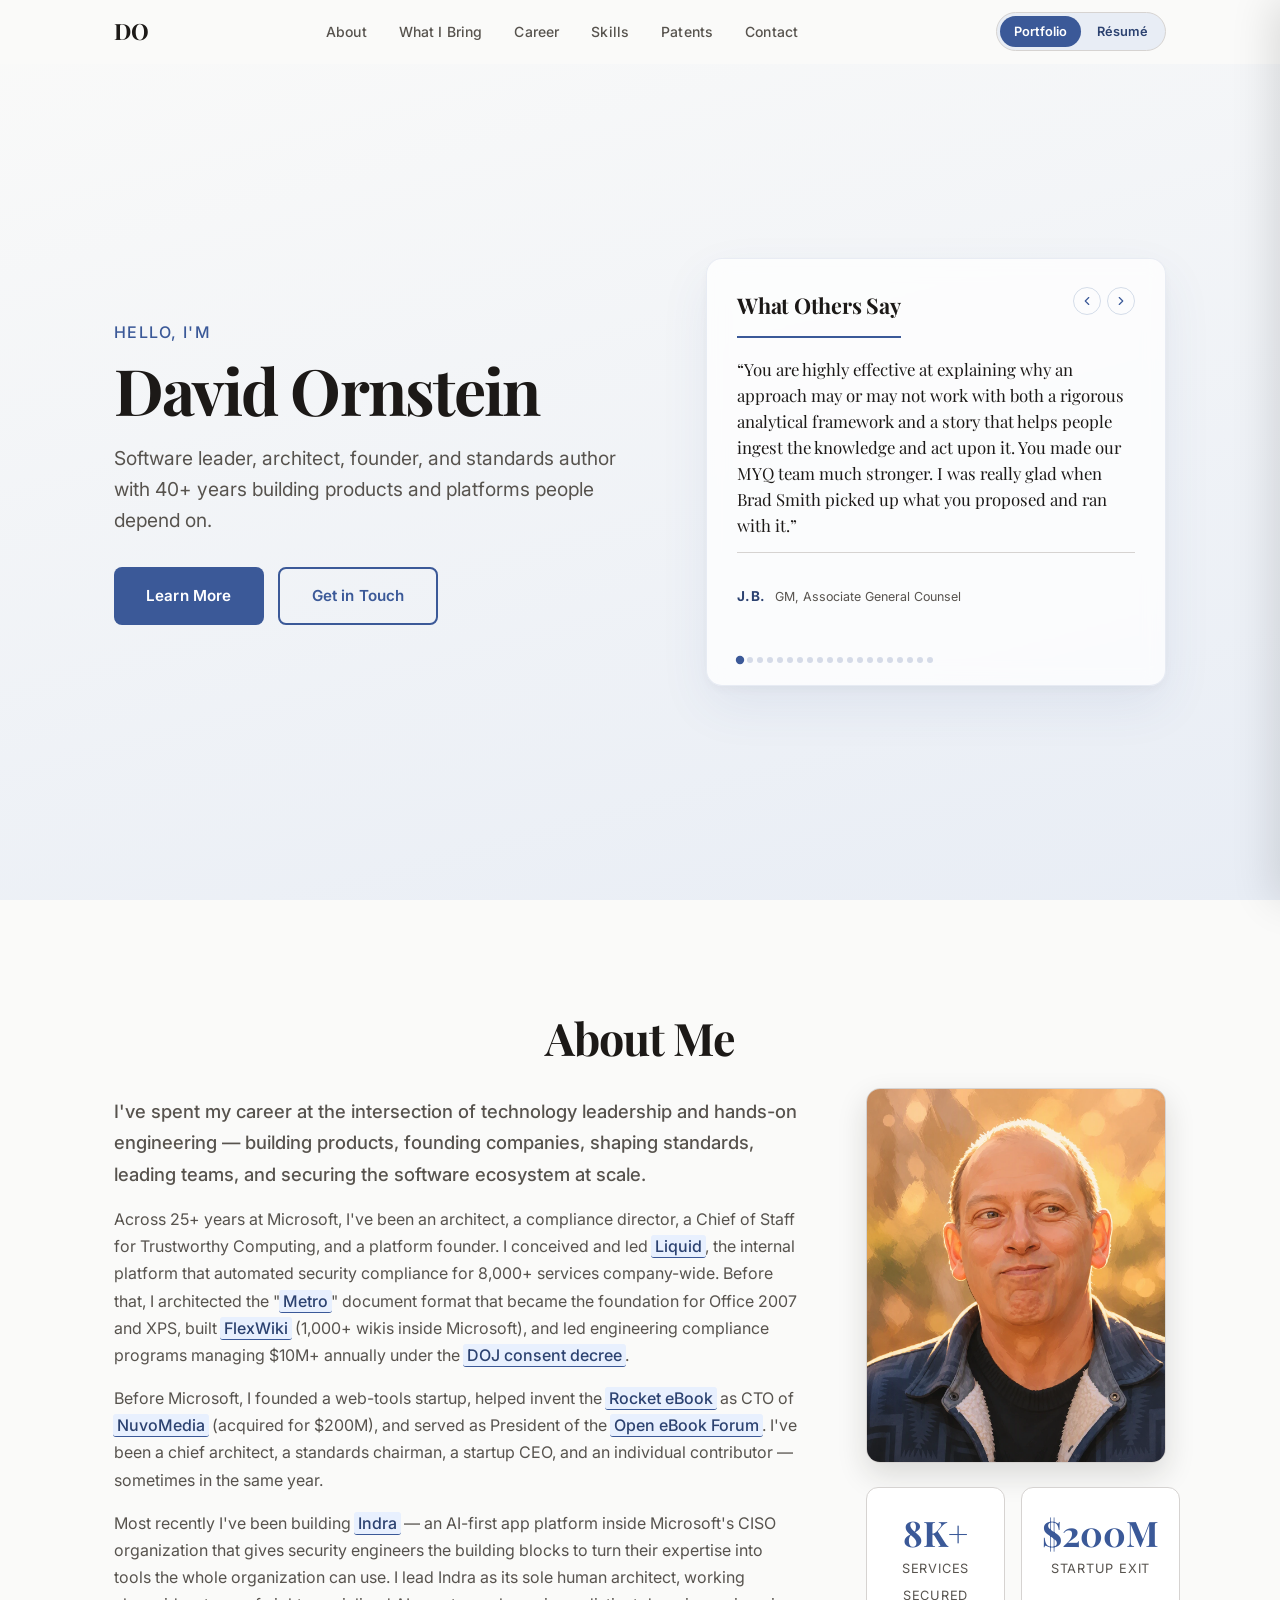
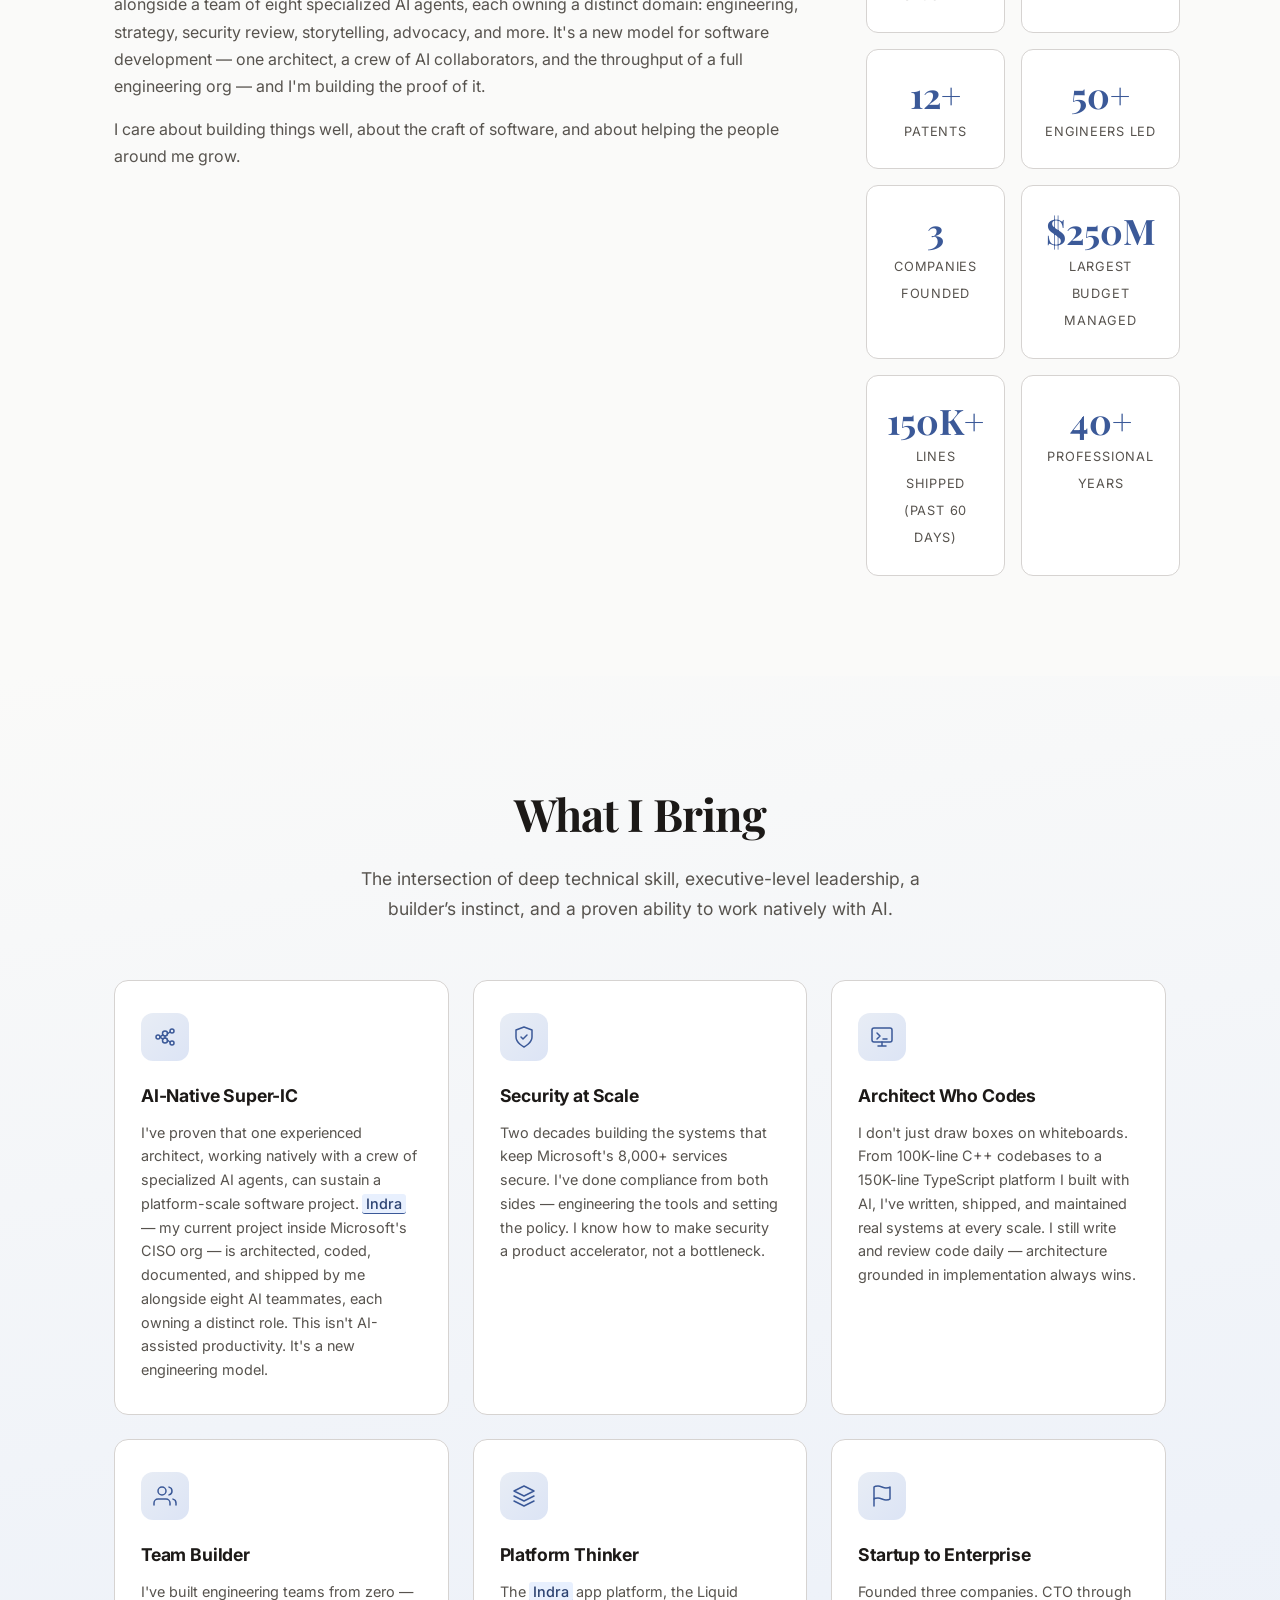
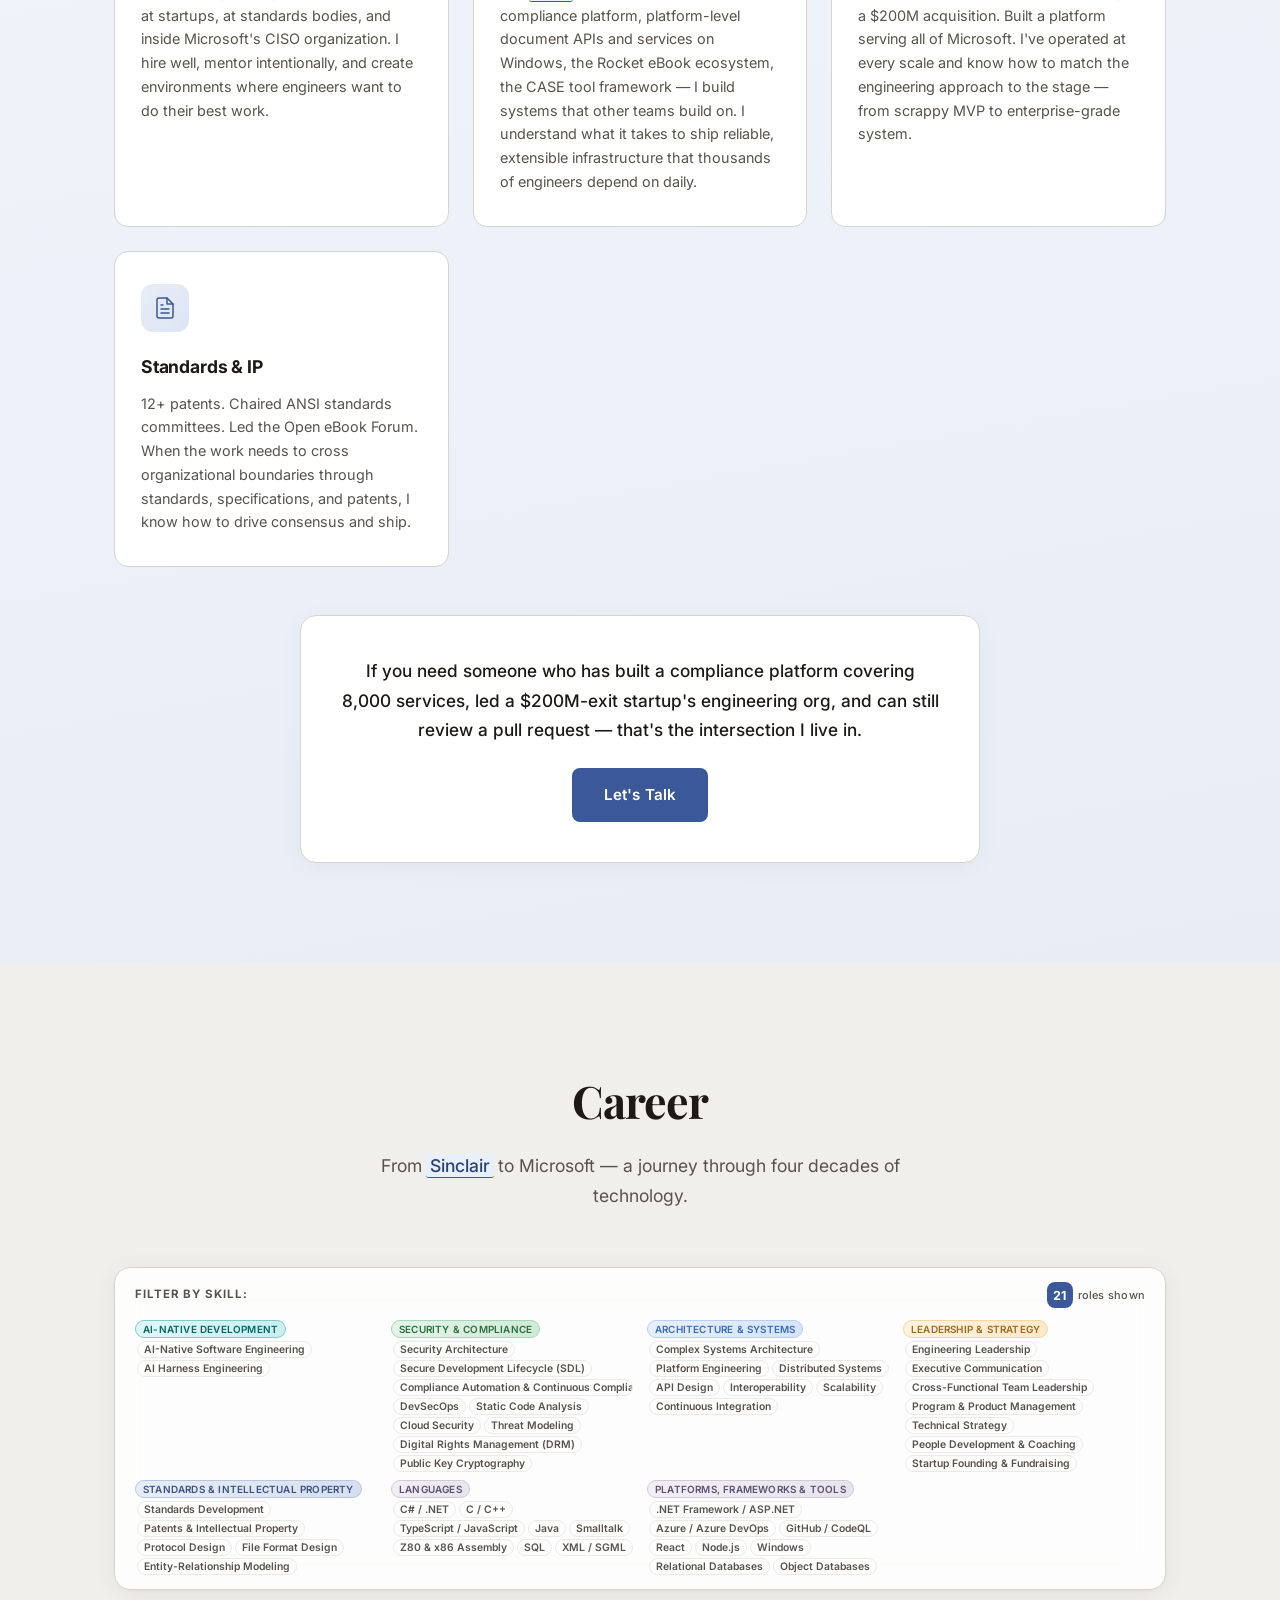
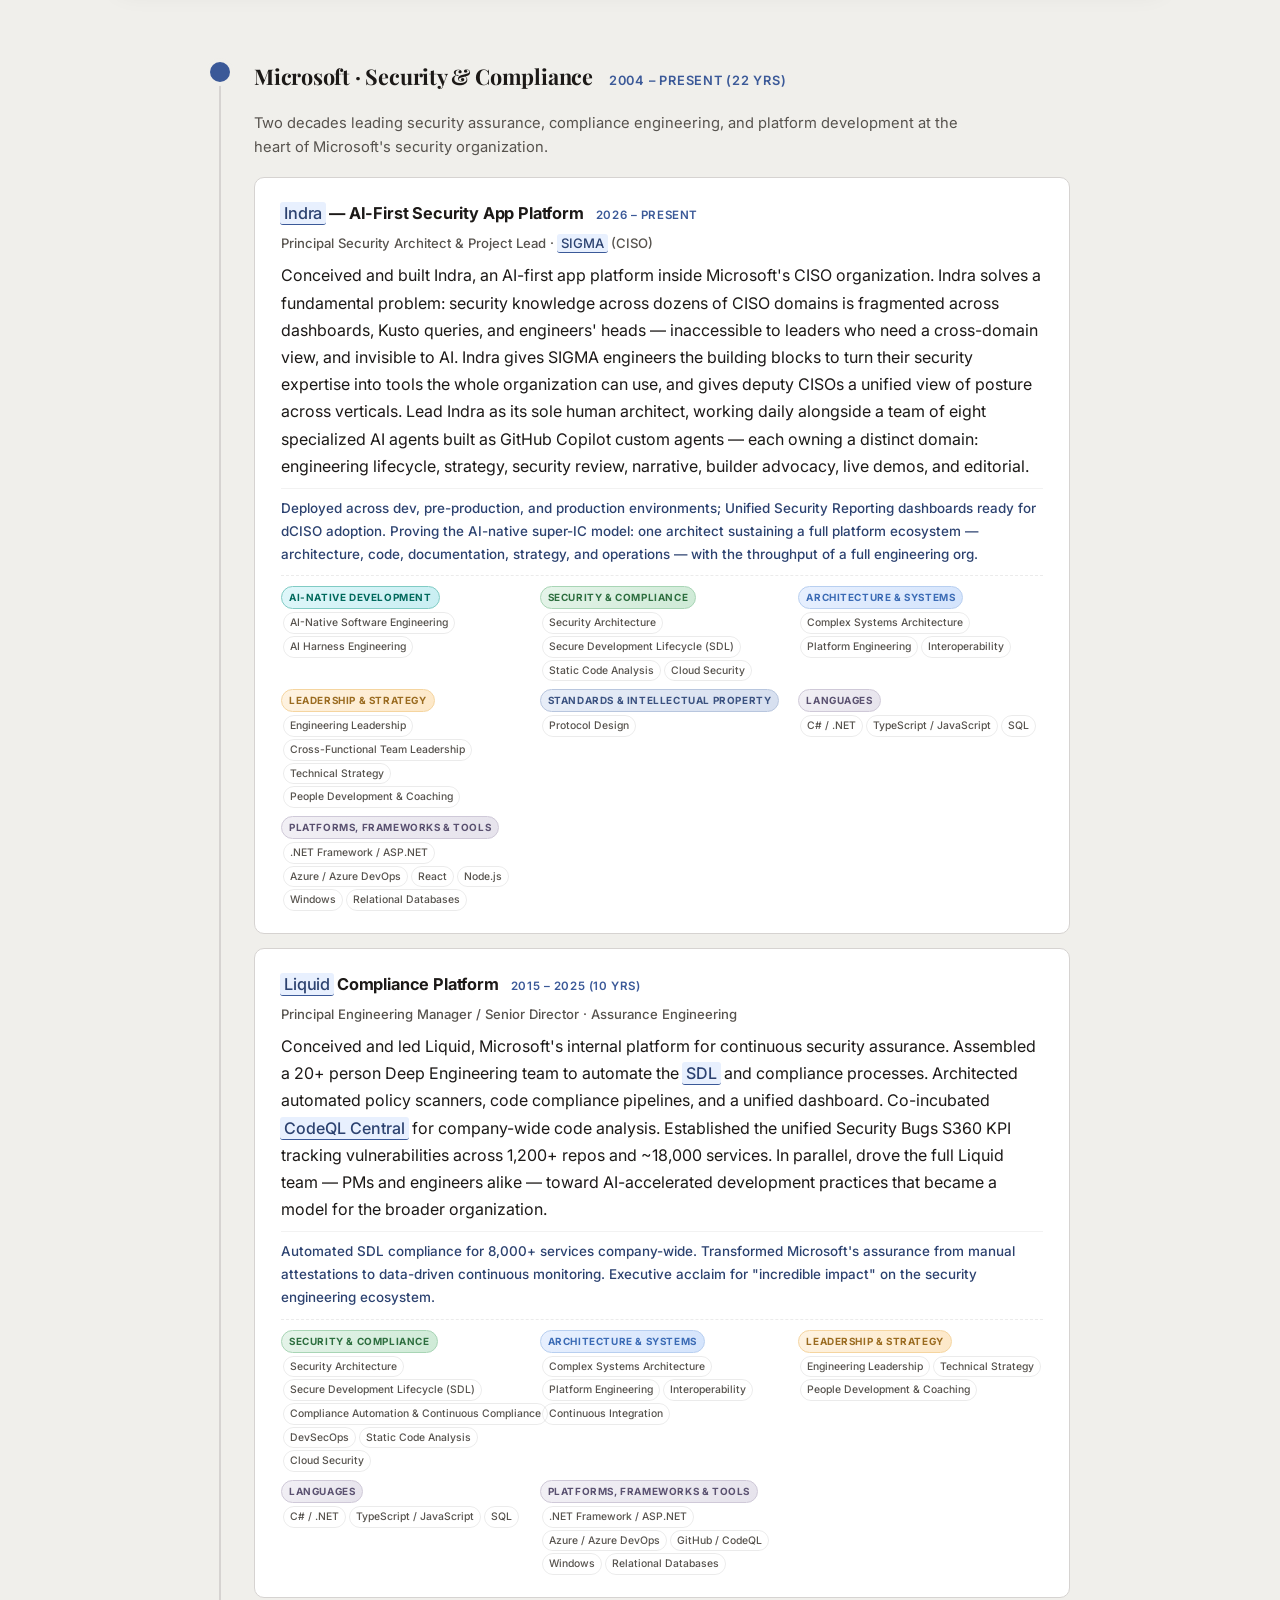
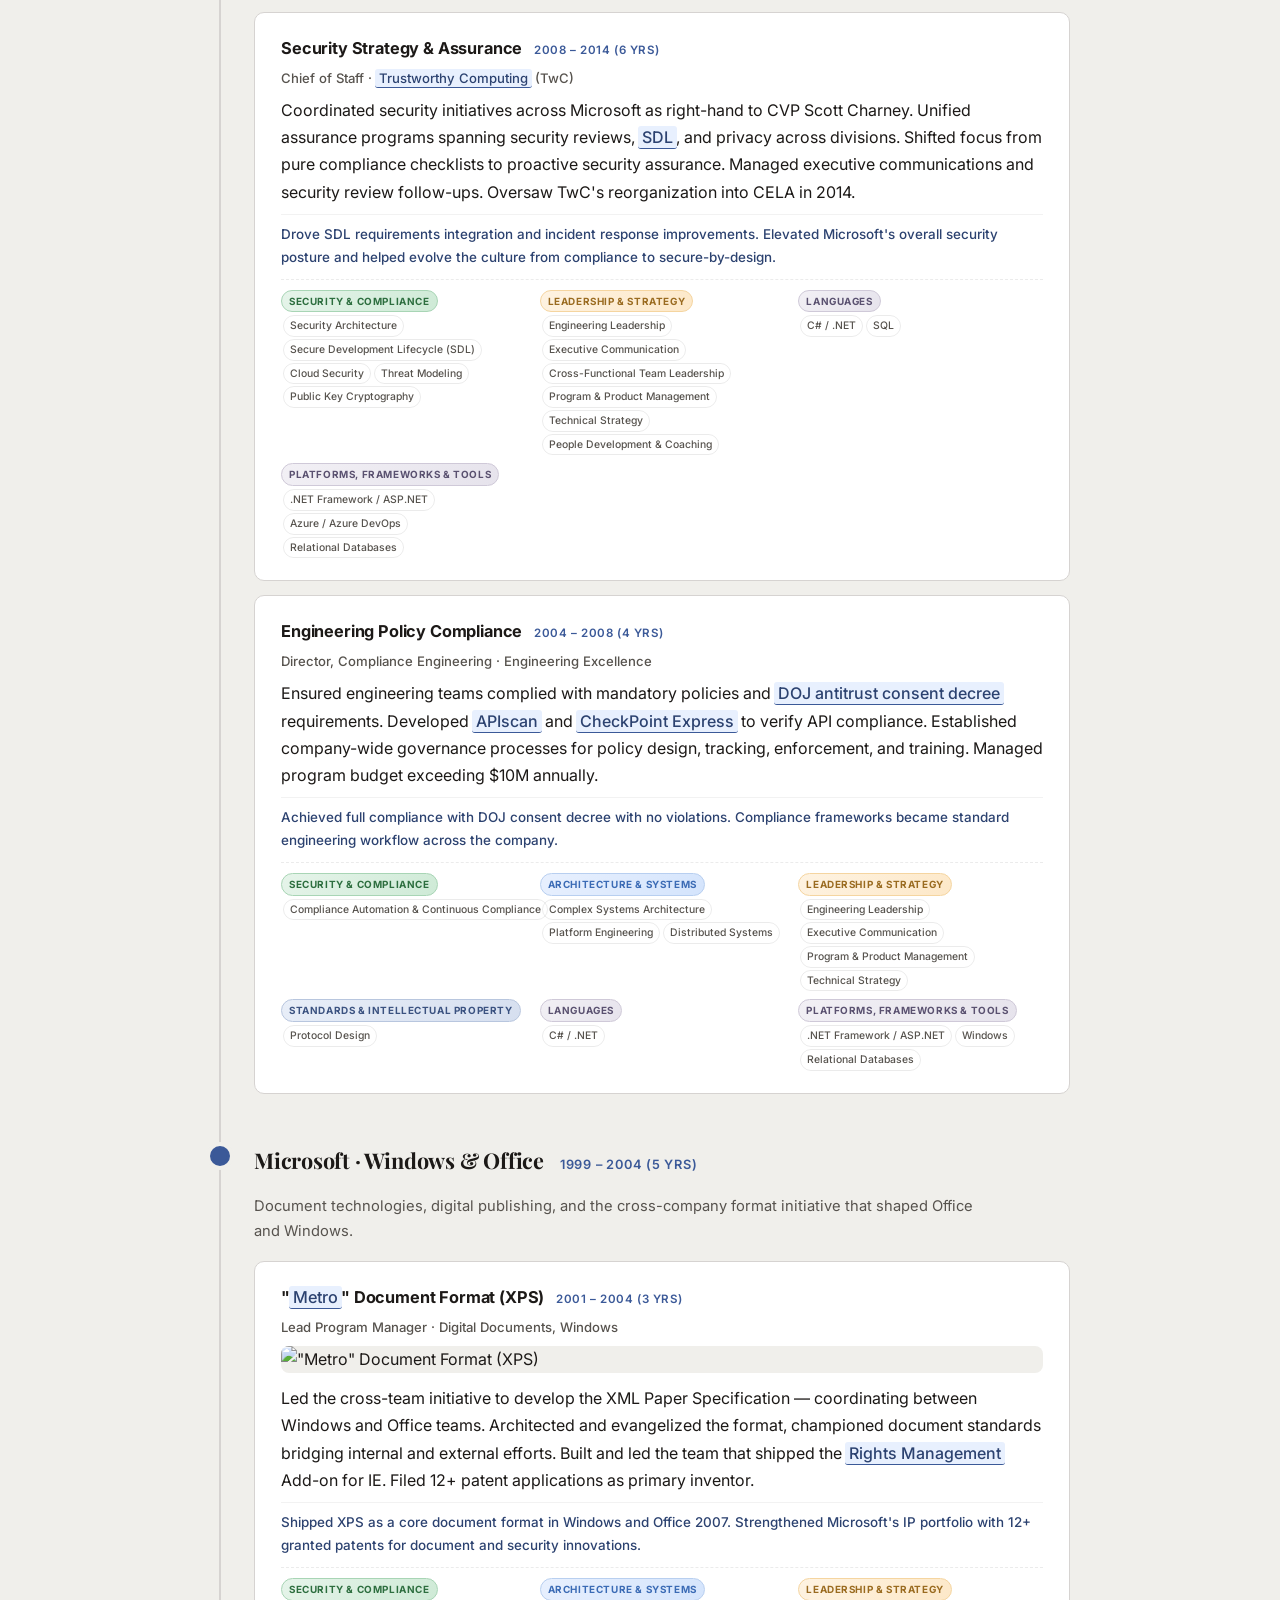
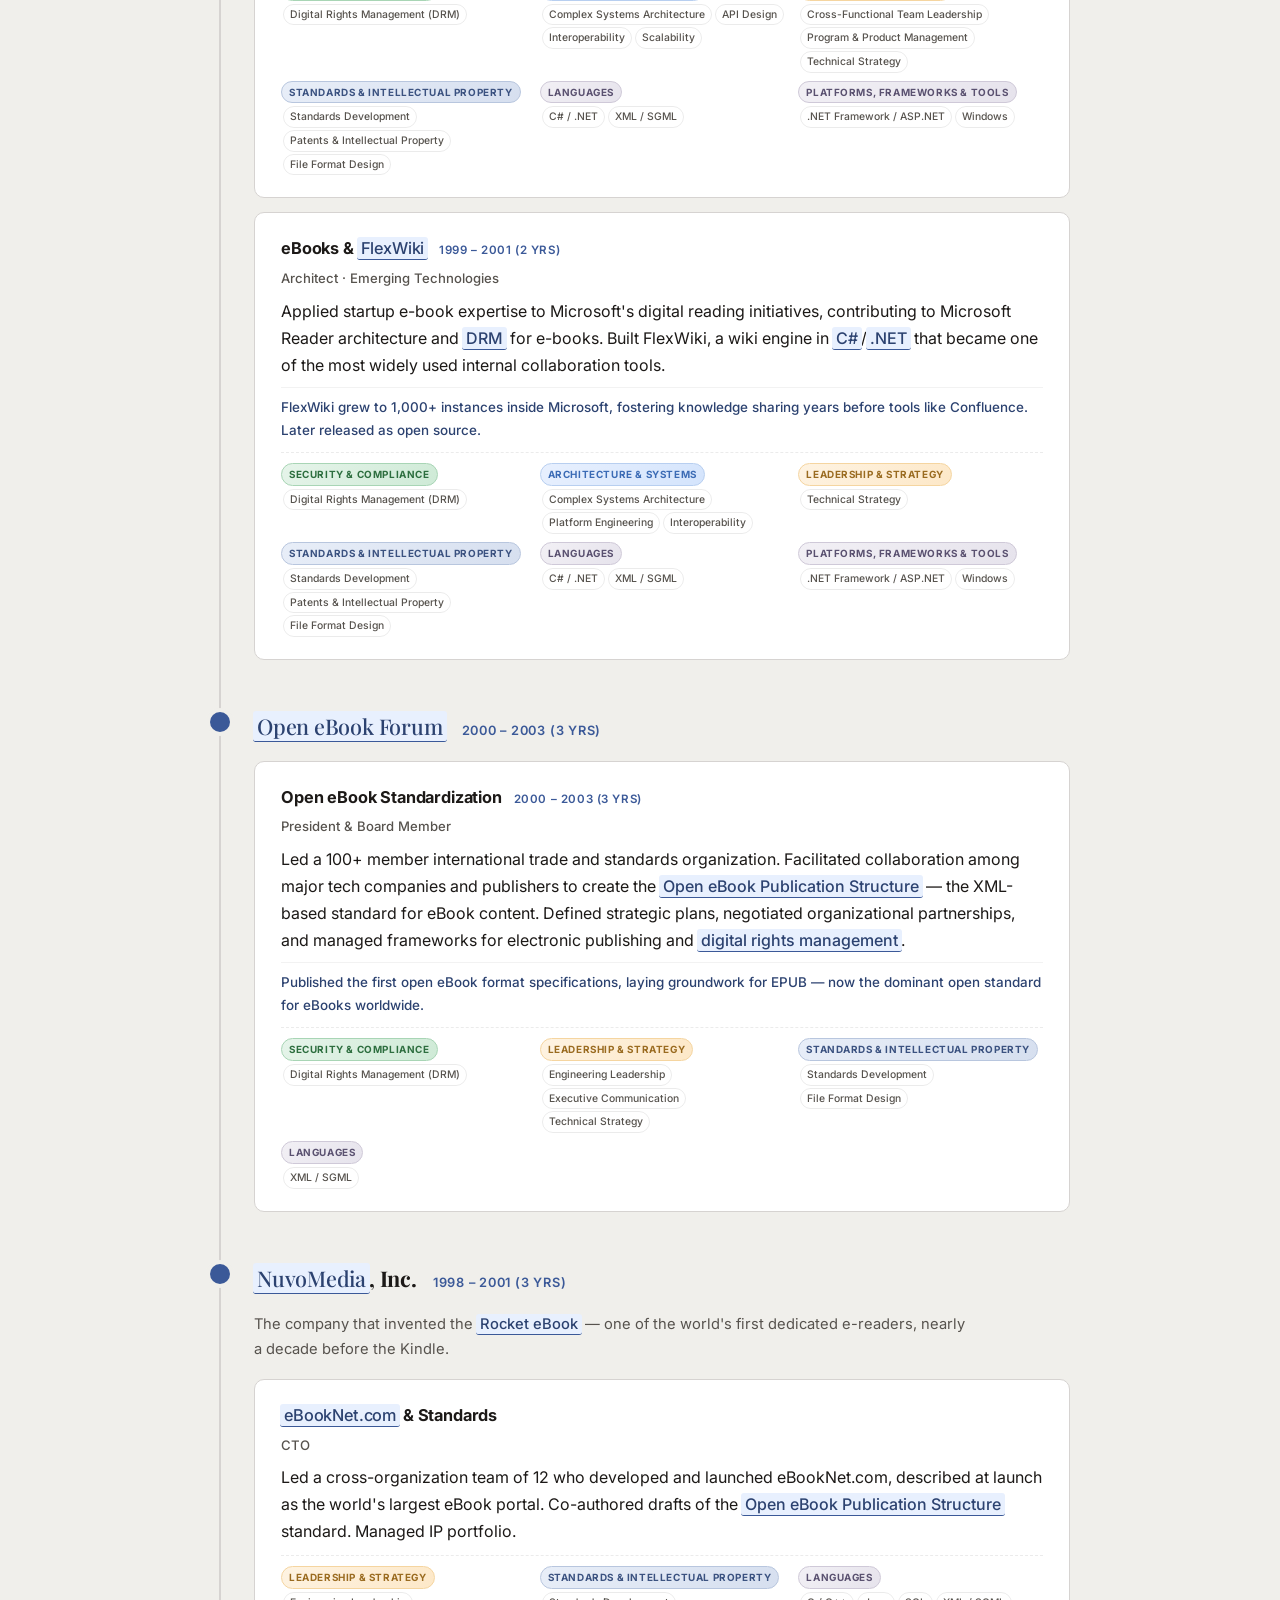
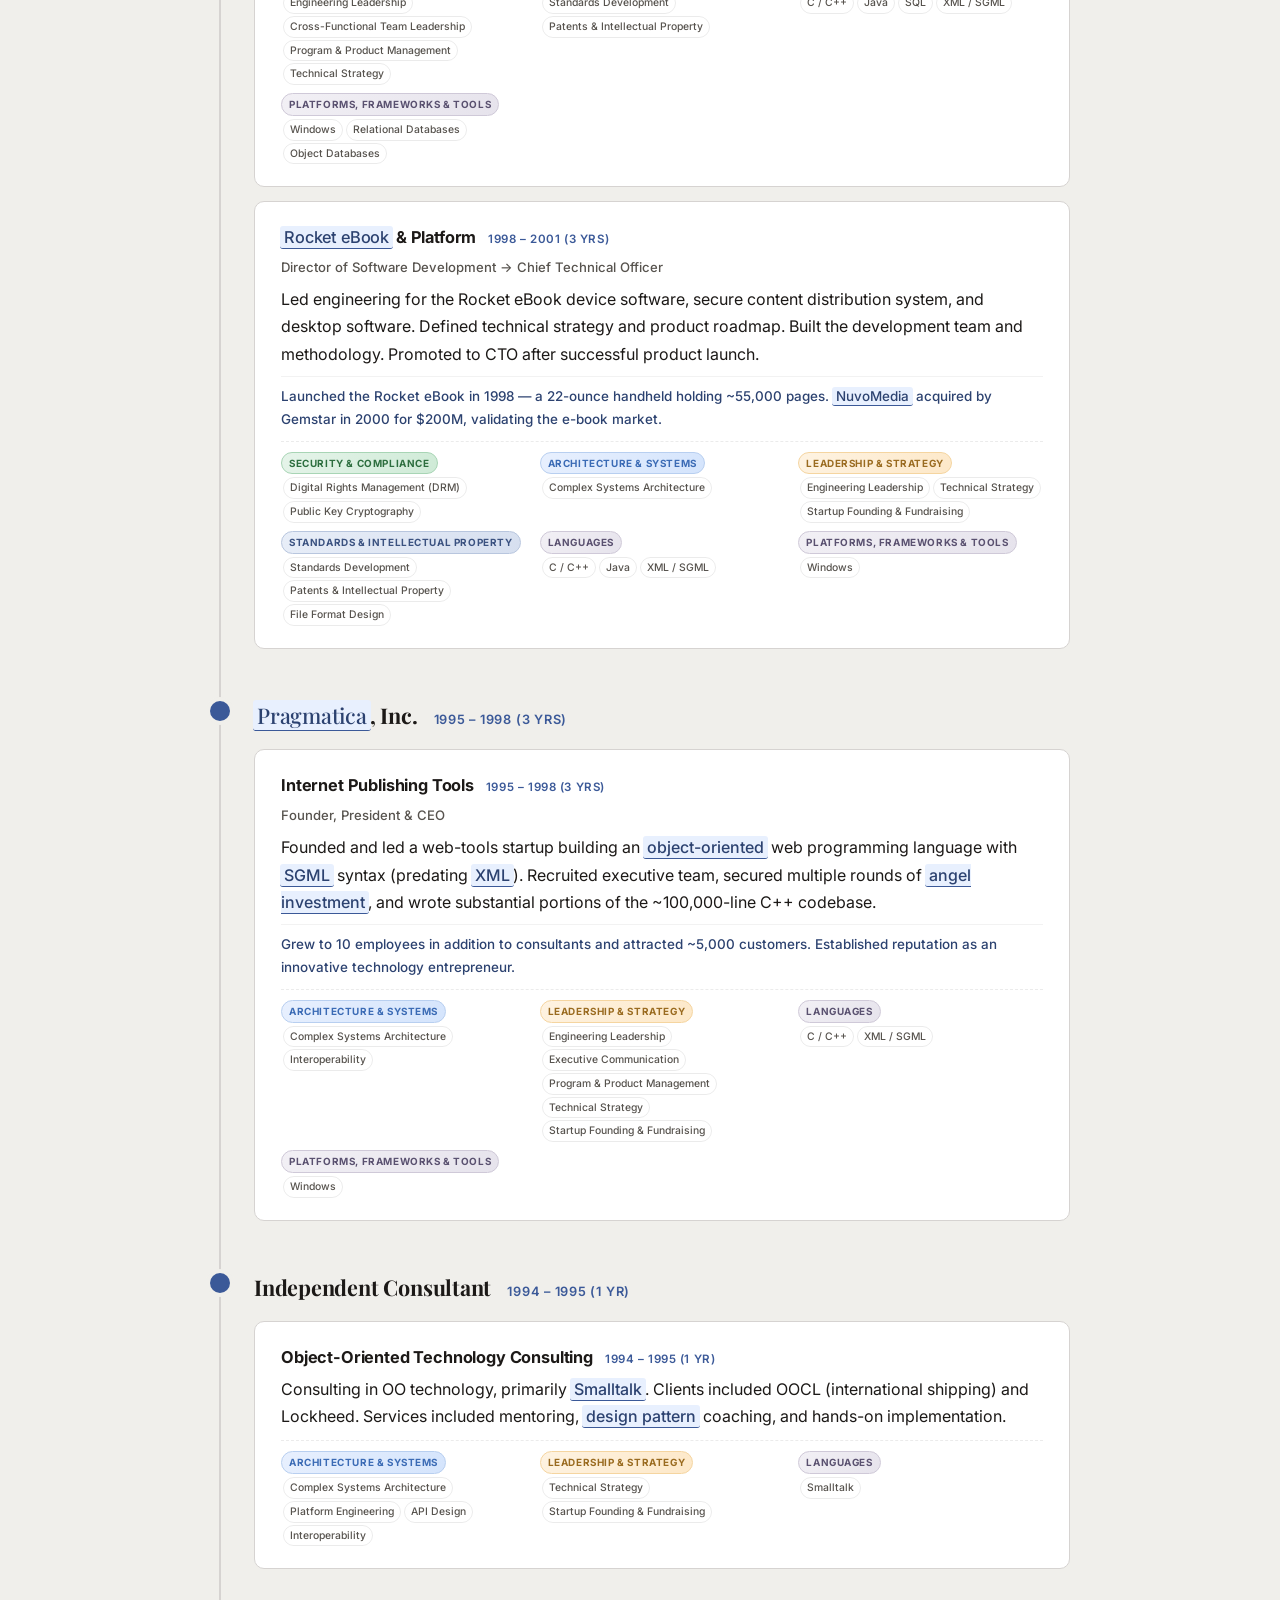
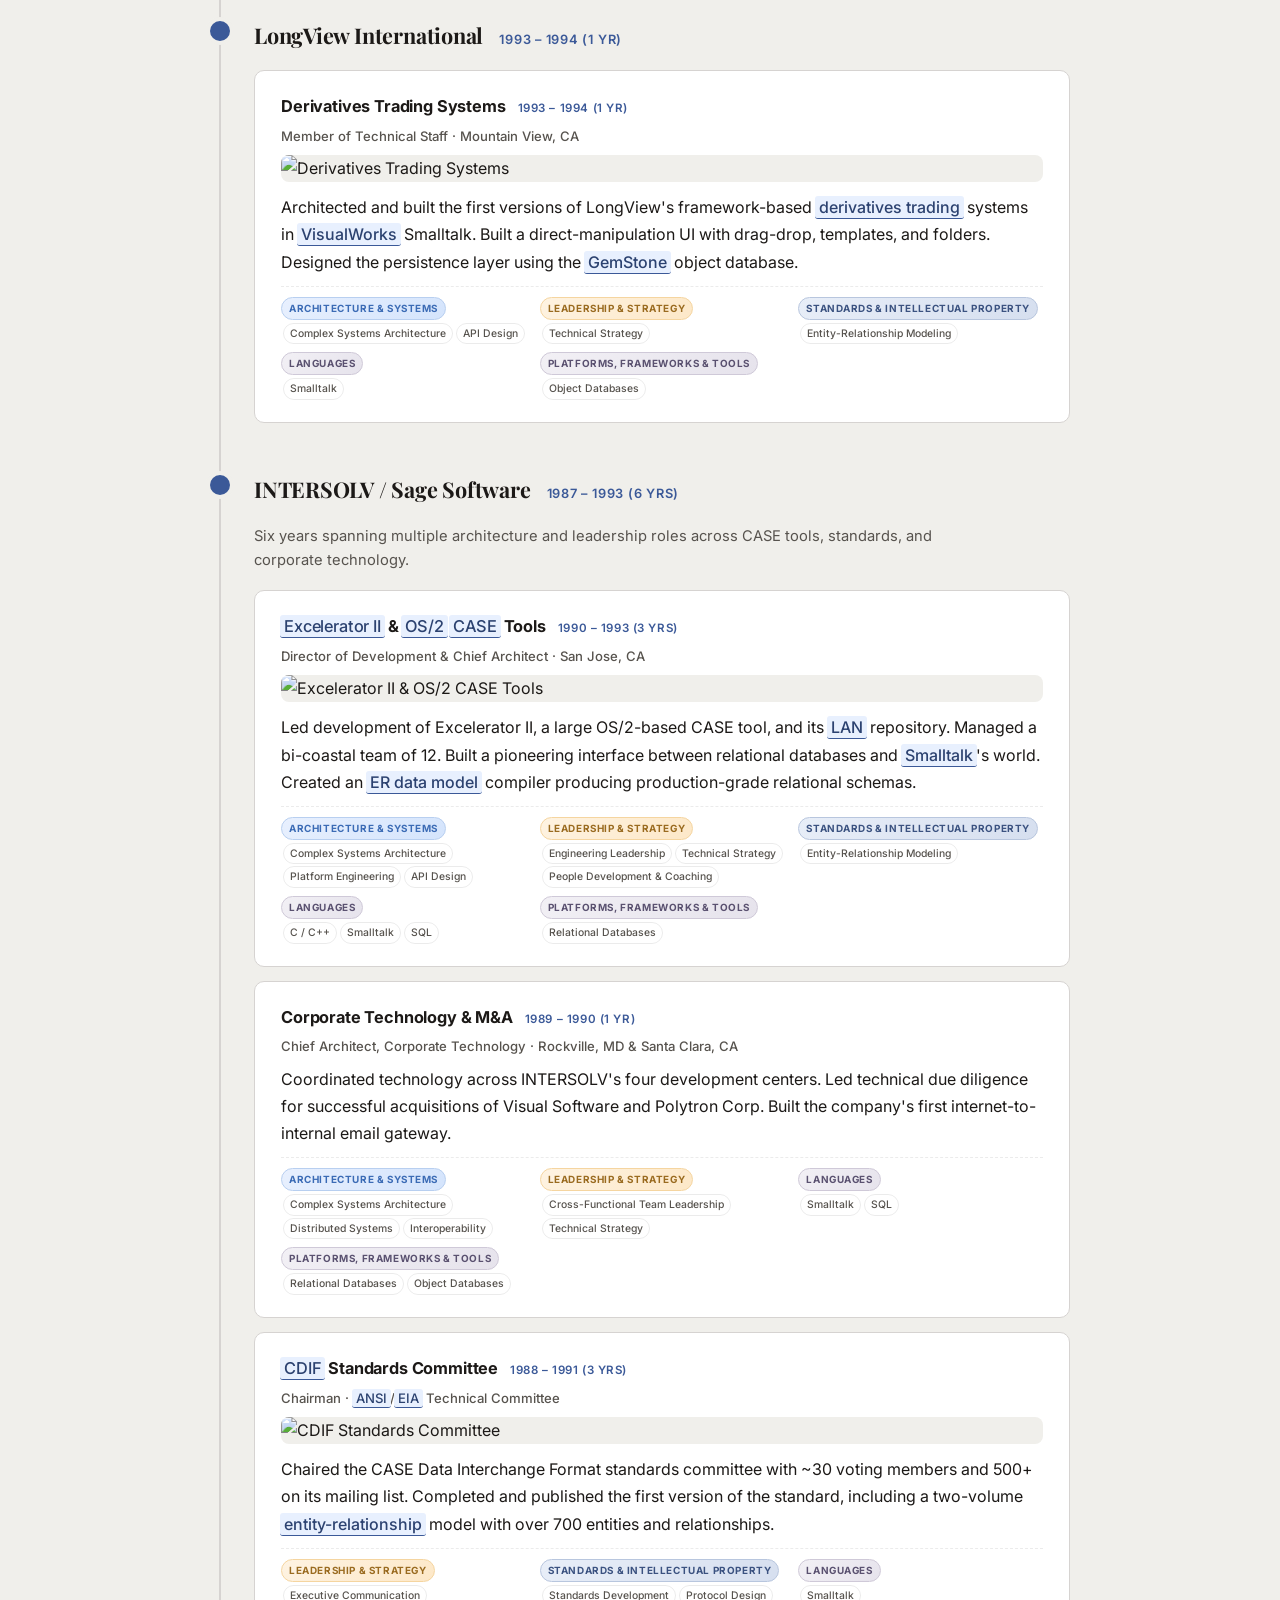
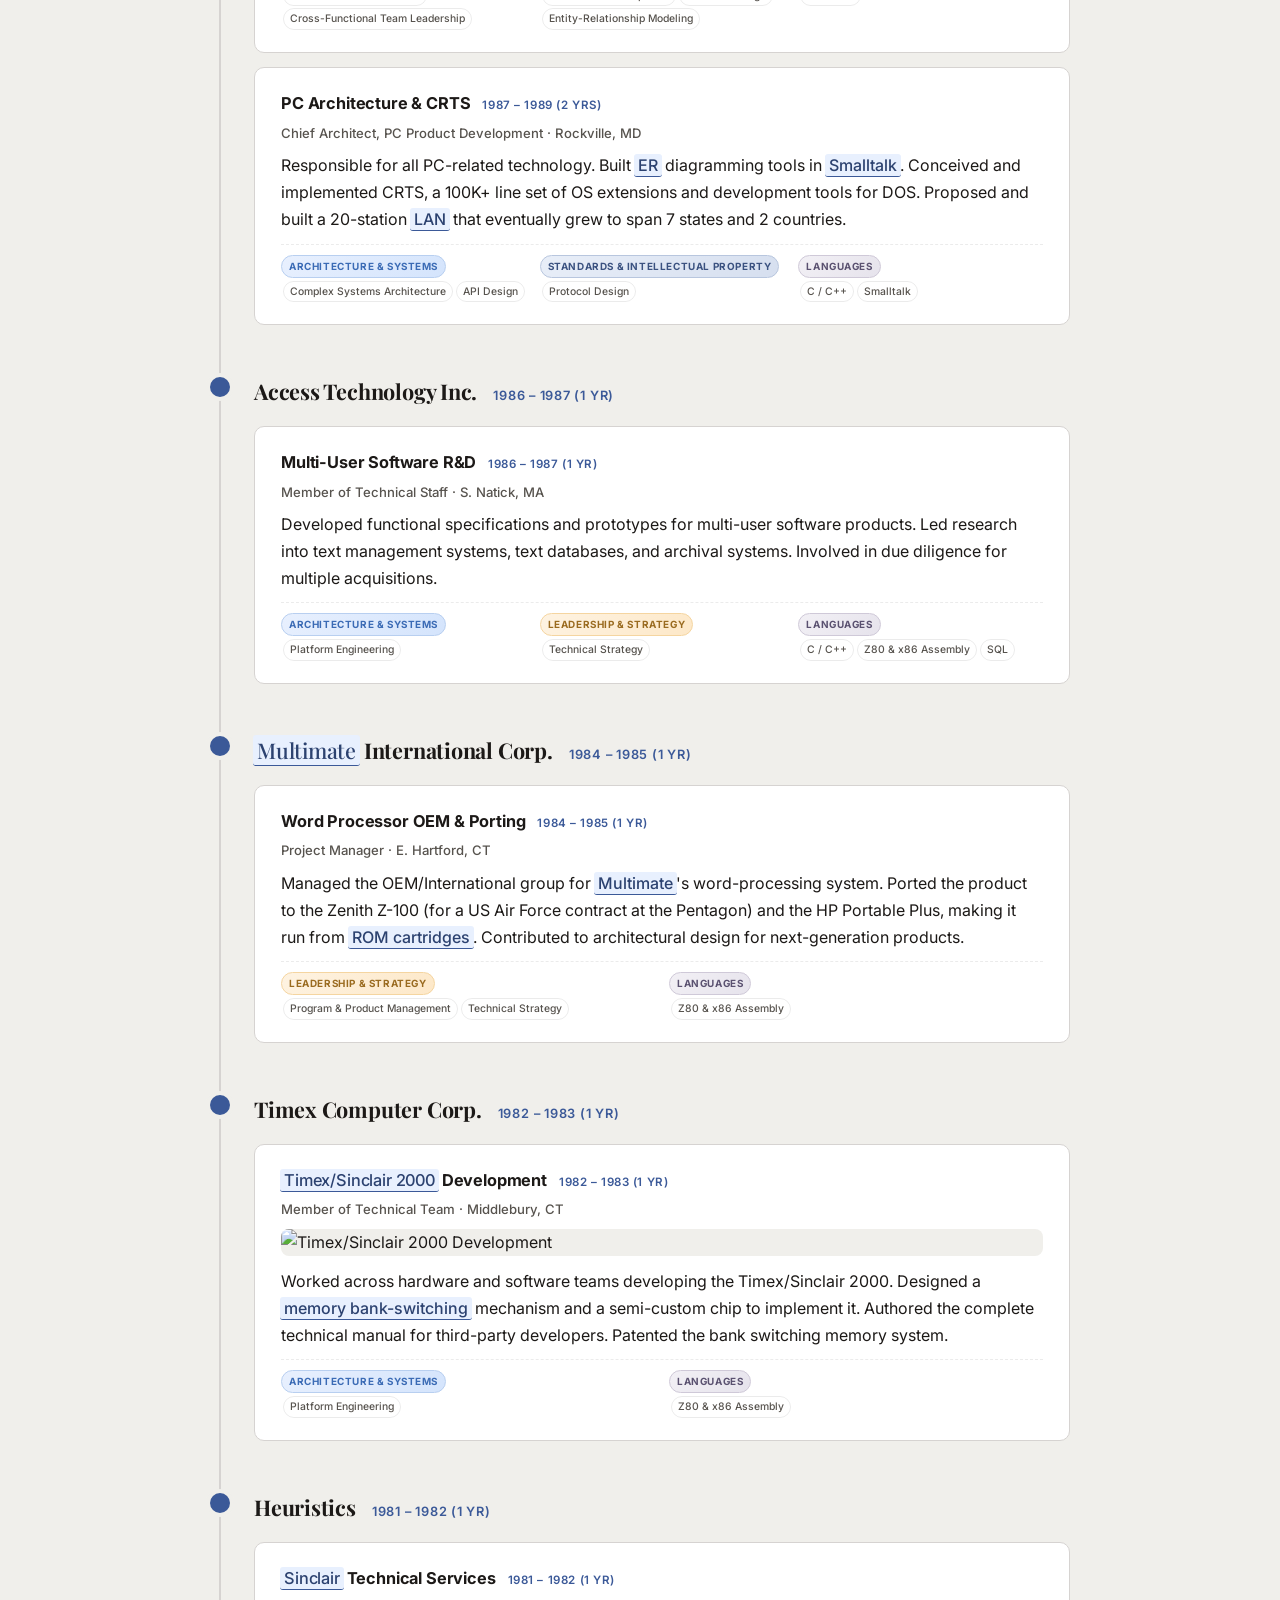
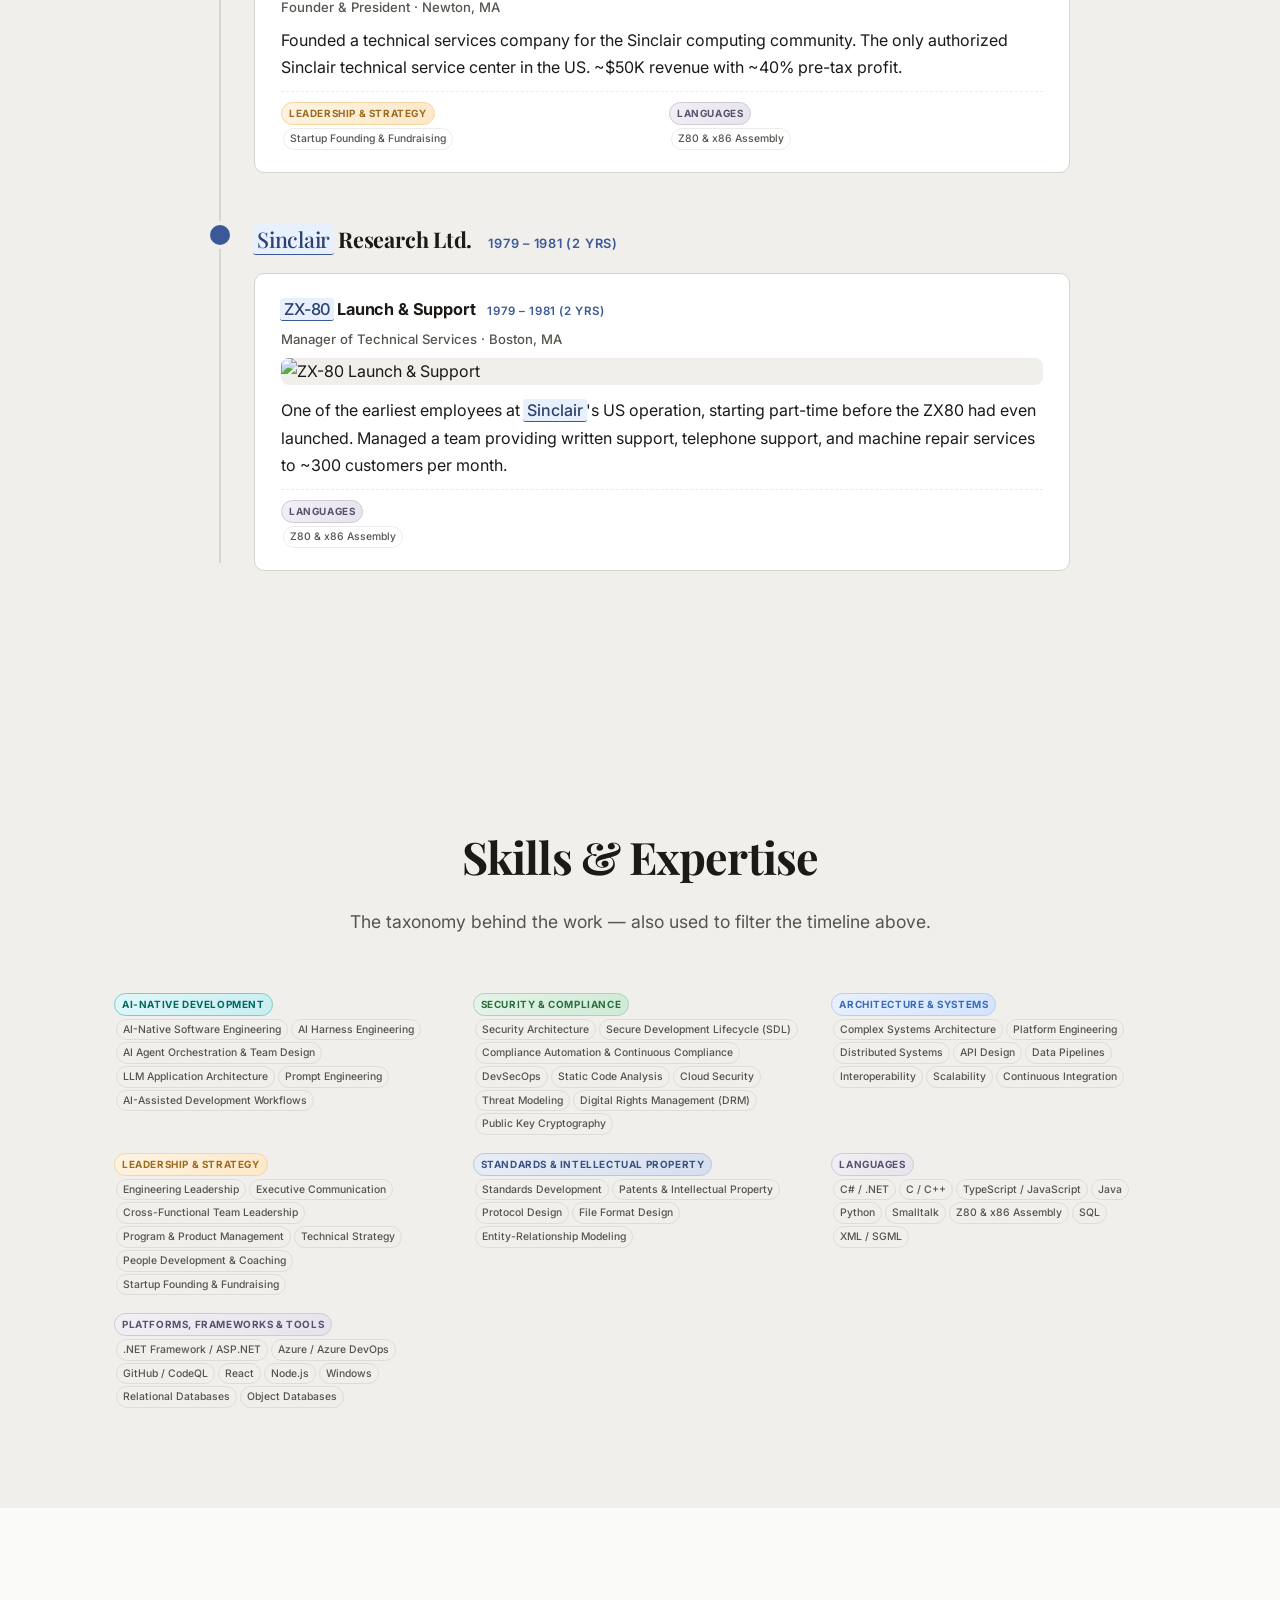
==== commit a7a57394: "Fix Indra date to 2026; add LinkedIn; surface GitHub + LinkedIn on portfolio contact - Indra role st" ====
--- a/index.html
+++ b/index.html
@@ -4,7 +4,7 @@
   <meta charset="UTF-8">
   <meta name="viewport" content="width=device-width, initial-scale=1.0">
   <title>David Ornstein</title>
-  <link rel="stylesheet" href="styles.css?v=14">
+  <link rel="stylesheet" href="styles.css?v=15">
   <link rel="preconnect" href="https://fonts.googleapis.com">
   <link rel="preconnect" href="https://fonts.gstatic.com" crossorigin>
   <link href="https://fonts.googleapis.com/css2?family=Inter:wght@300;400;500;600;700&family=Playfair+Display:wght@400;600;700&display=swap" rel="stylesheet">
@@ -203,6 +203,7 @@
                 <svg viewBox="0 0 24 24" fill="none" stroke="currentColor" stroke-width="1.5" stroke-linecap="round" stroke-linejoin="round"><path d="M4 4h16c1.1 0 2 .9 2 2v12c0 1.1-.9 2-2 2H4c-1.1 0-2-.9-2-2V6c0-1.1.9-2 2-2z"/><polyline points="22,6 12,13 2,6"/></svg>
                 Email Me
               </a>
+              <span class="contact-profiles" id="contactProfiles"><!-- basics.profiles --></span>
             </div>
             <div class="contact-resume">
               <svg viewBox="0 0 24 24" fill="none" stroke="currentColor" stroke-width="1.5" stroke-linecap="round" stroke-linejoin="round"><path d="M14 2H6a2 2 0 0 0-2 2v16a2 2 0 0 0 2 2h12a2 2 0 0 0 2-2V8z"/><path d="M14 2v6h6"/><path d="M12 18v-6M9 15l3 3 3-3"/></svg>
@@ -238,6 +239,6 @@
   <script src="vendor/js-yaml.min.js"></script>
   <script src="glossary.js?v=4"></script>
   <script src="script.js?v=12"></script>
-  <script src="app.js?v=3"></script>
+  <script src="app.js?v=4"></script>
 </body>
 </html>
--- a/styles.css
+++ b/styles.css
@@ -1675,6 +1675,37 @@
 }
 
 .contact-btn svg {
+  width: 18px;
+  height: 18px;
+}
+
+.contact-profiles {
+  display: inline-flex;
+  gap: 12px;
+  flex-wrap: wrap;
+}
+
+.contact-profile-link {
+  display: inline-flex;
+  align-items: center;
+  gap: 8px;
+  padding: 14px 24px;
+  border-radius: 8px;
+  border: 1px solid rgba(255, 255, 255, 0.35);
+  color: #fff;
+  font-weight: 600;
+  font-size: 0.95rem;
+  transition: all 0.25s;
+}
+
+.contact-profile-link:hover {
+  transform: translateY(-2px);
+  border-color: #fff;
+  background: rgba(255, 255, 255, 0.1);
+  color: #fff;
+}
+
+.contact-profile-link svg {
   width: 18px;
   height: 18px;
 }
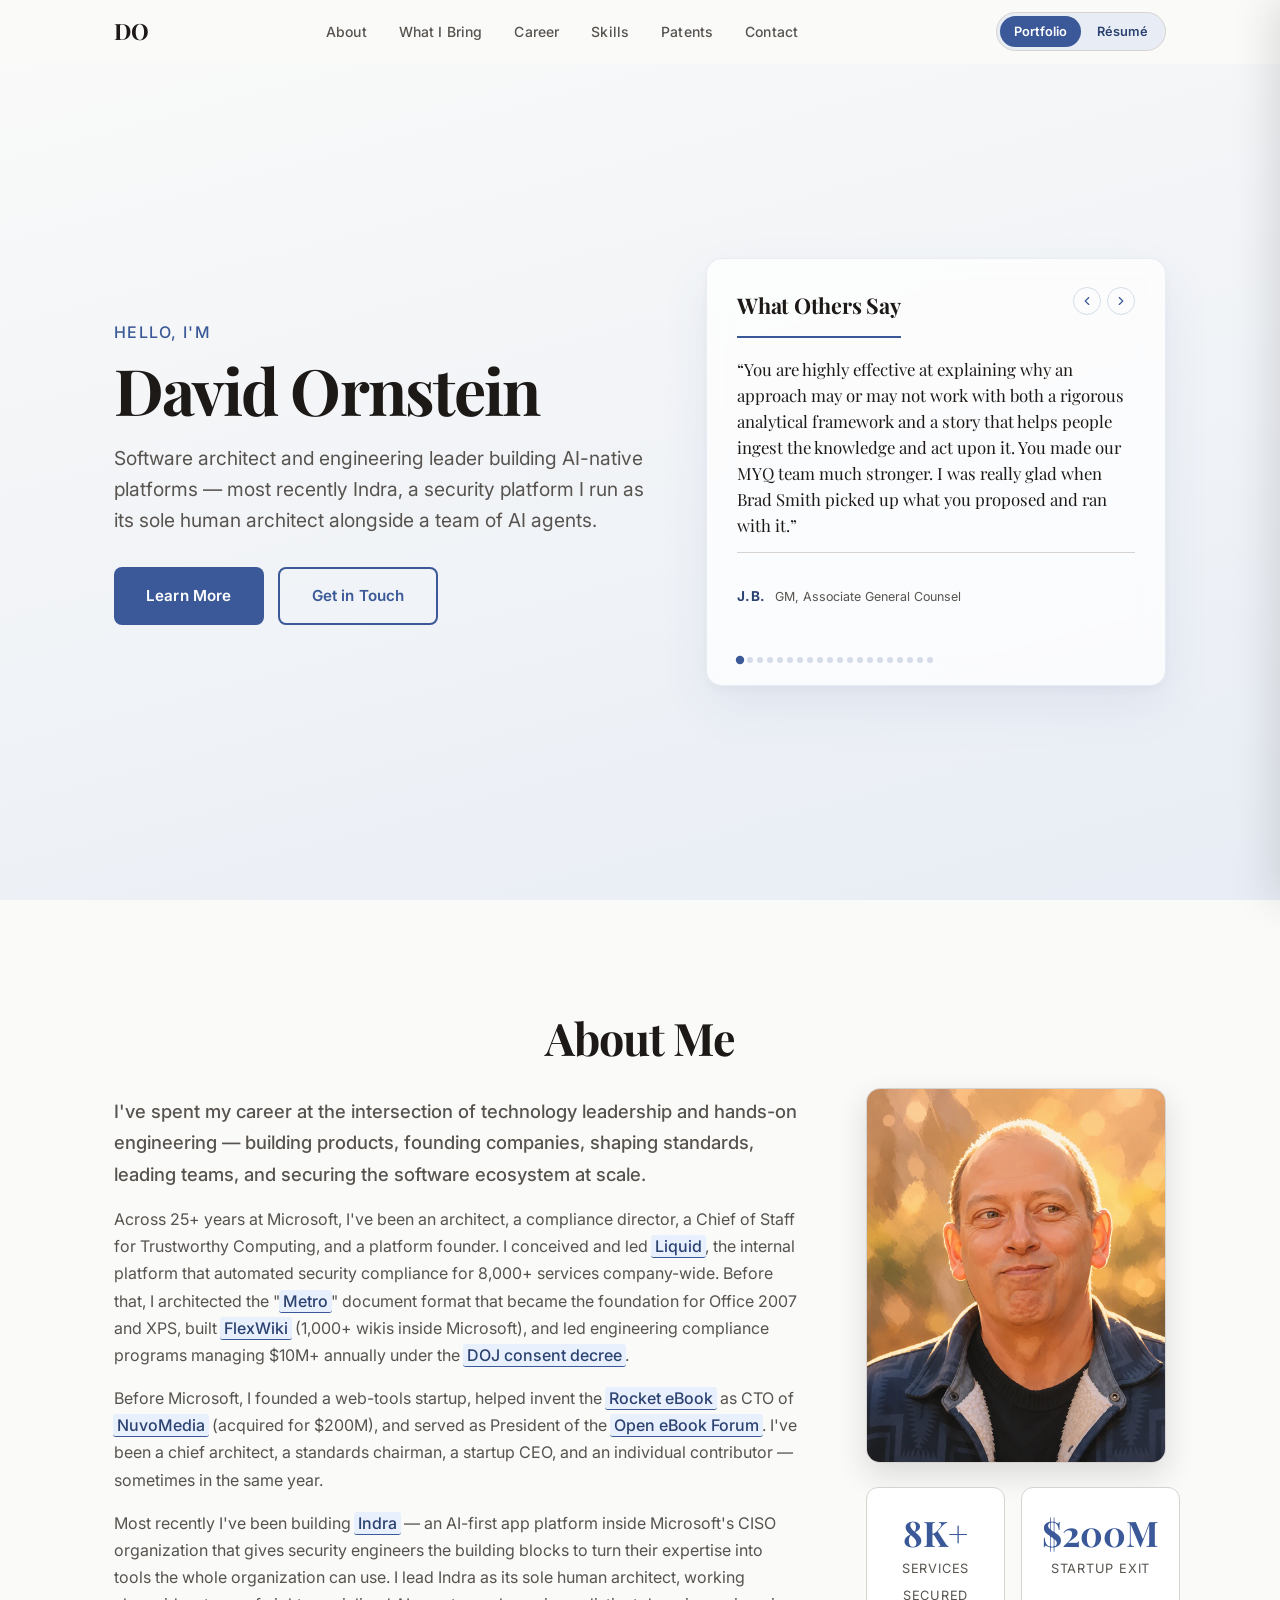
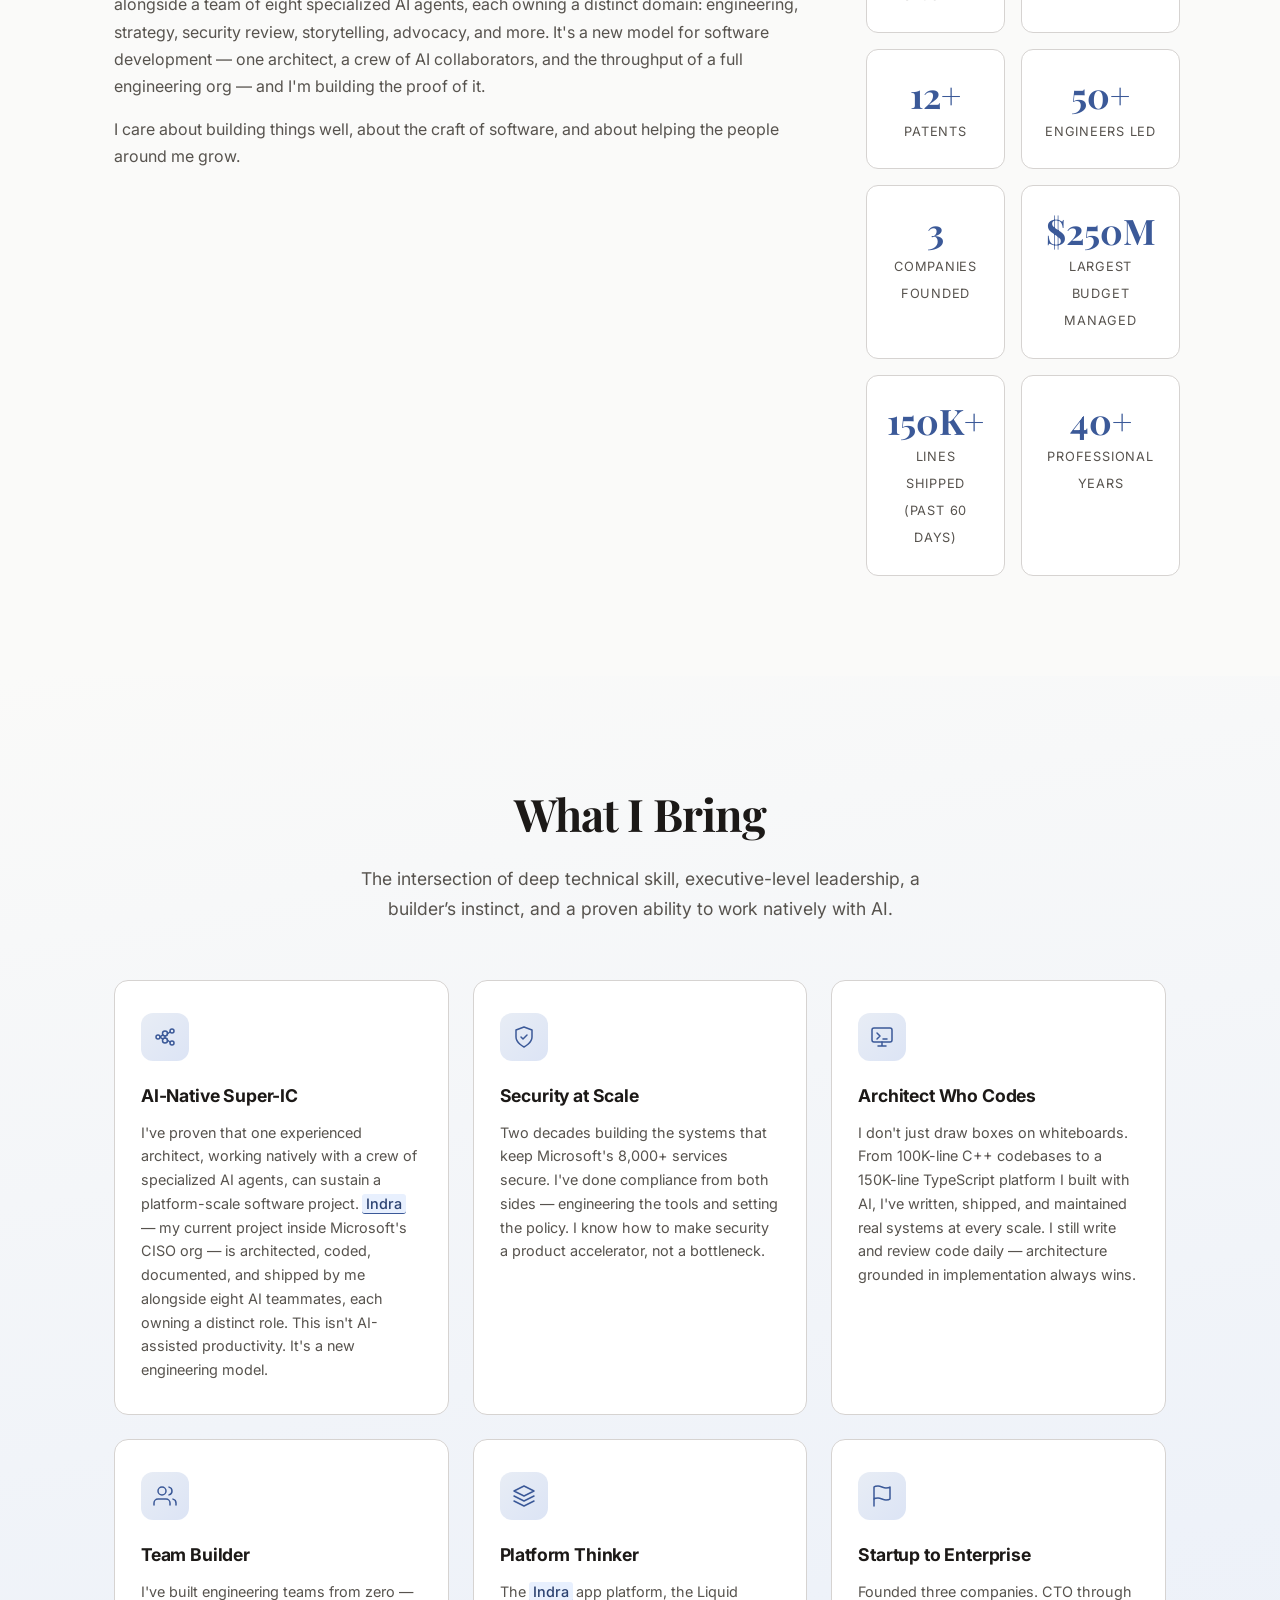
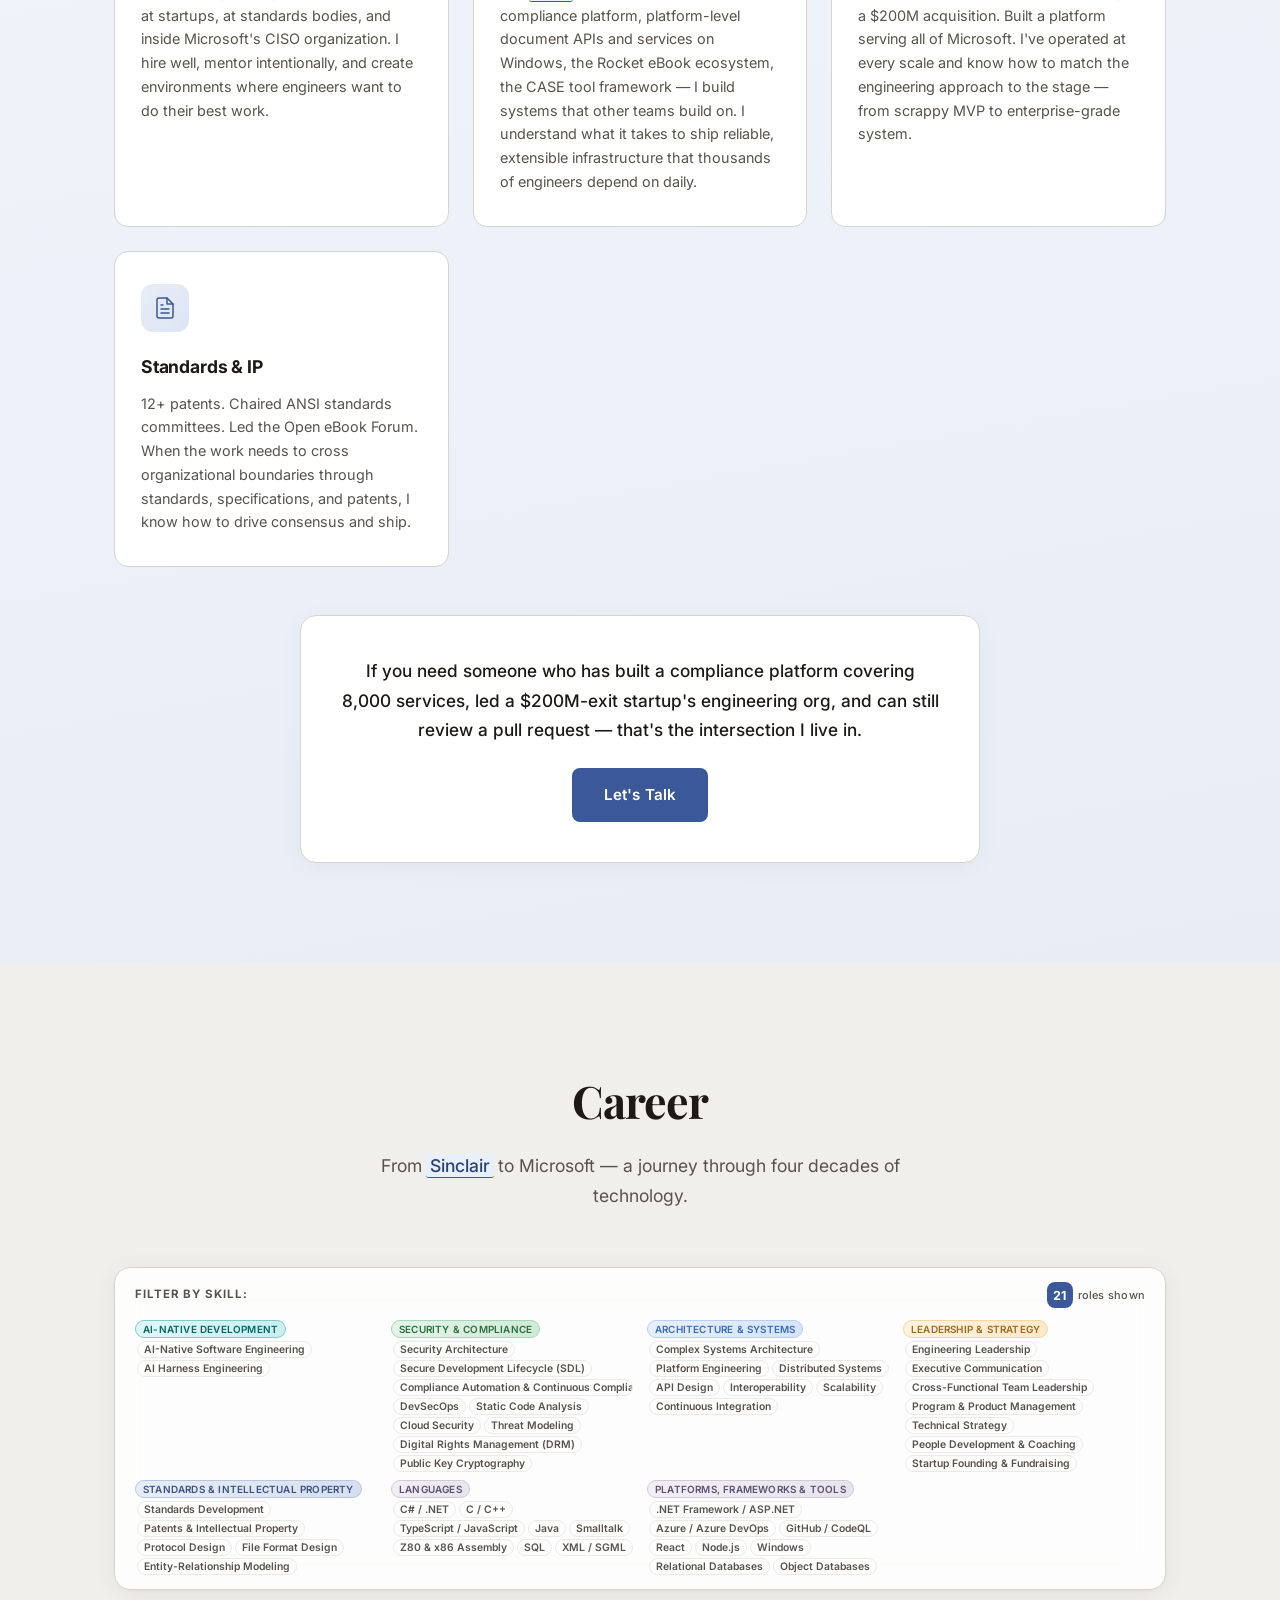
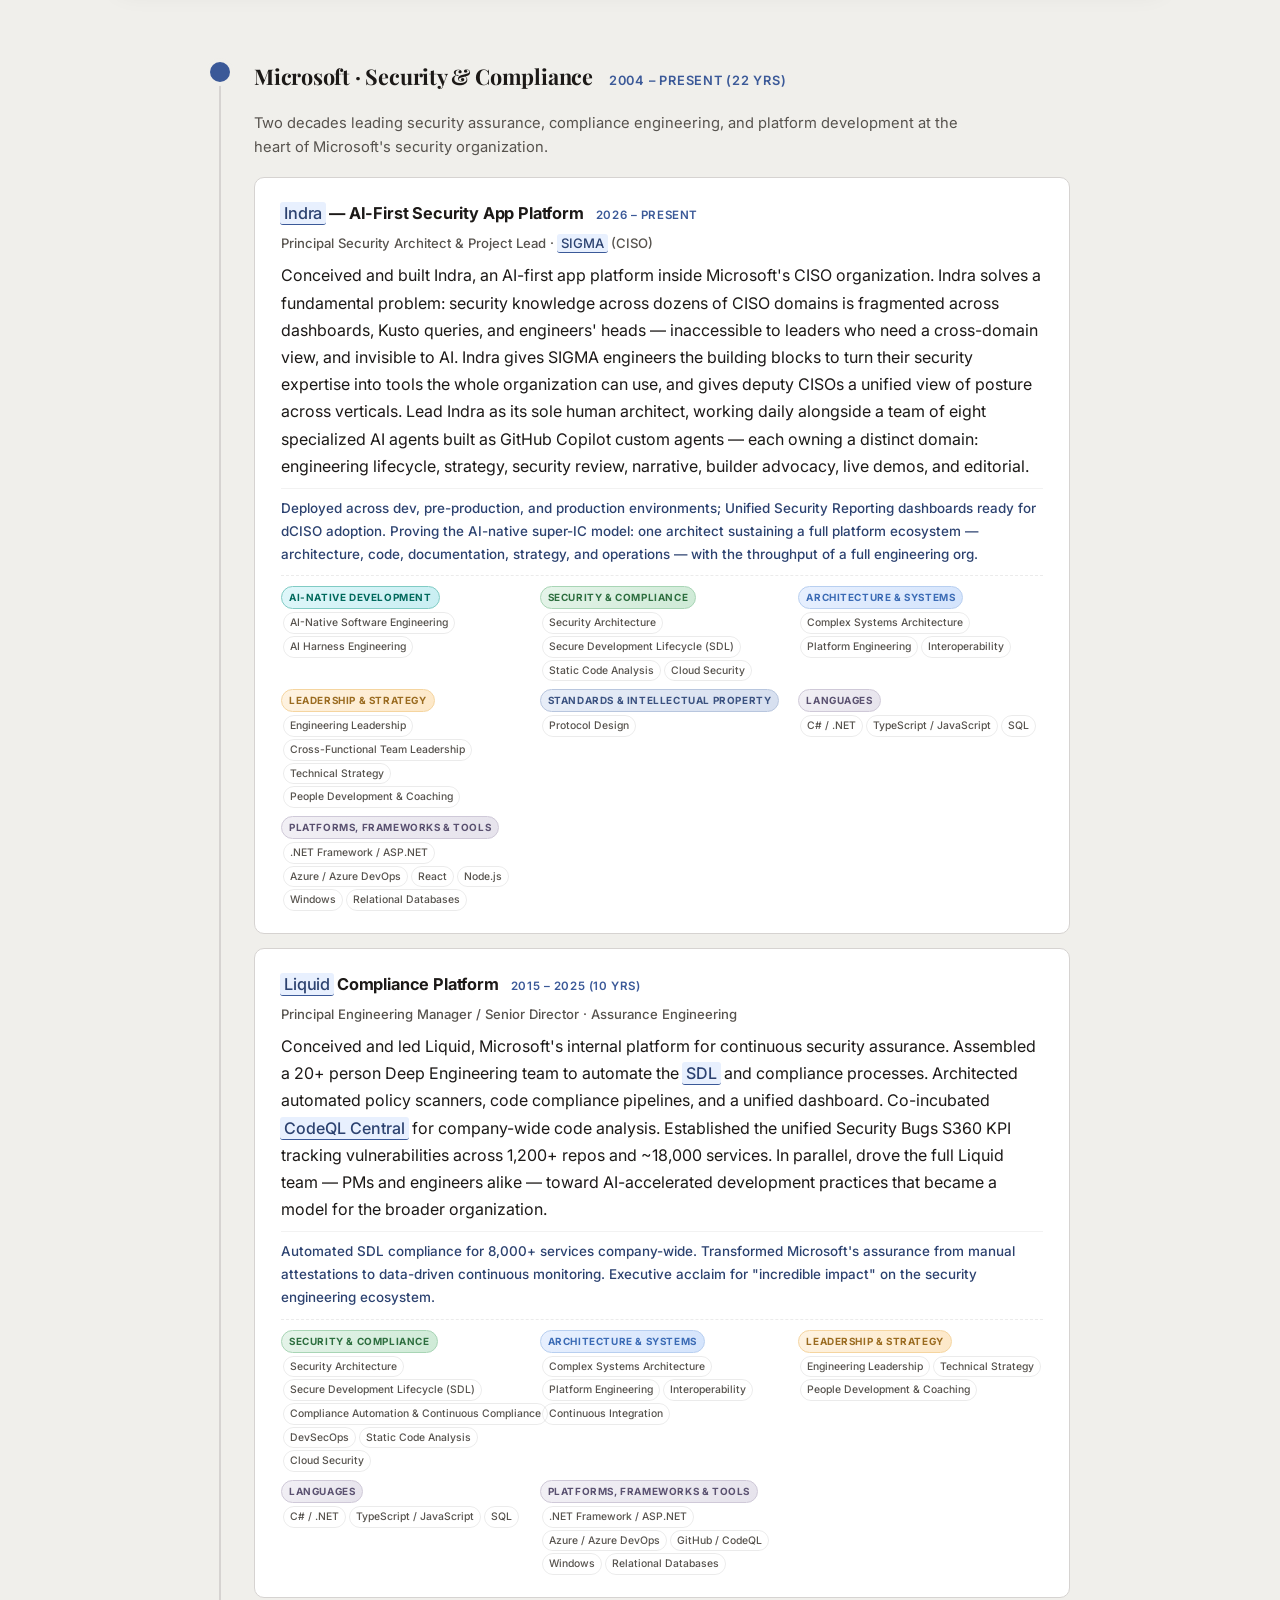
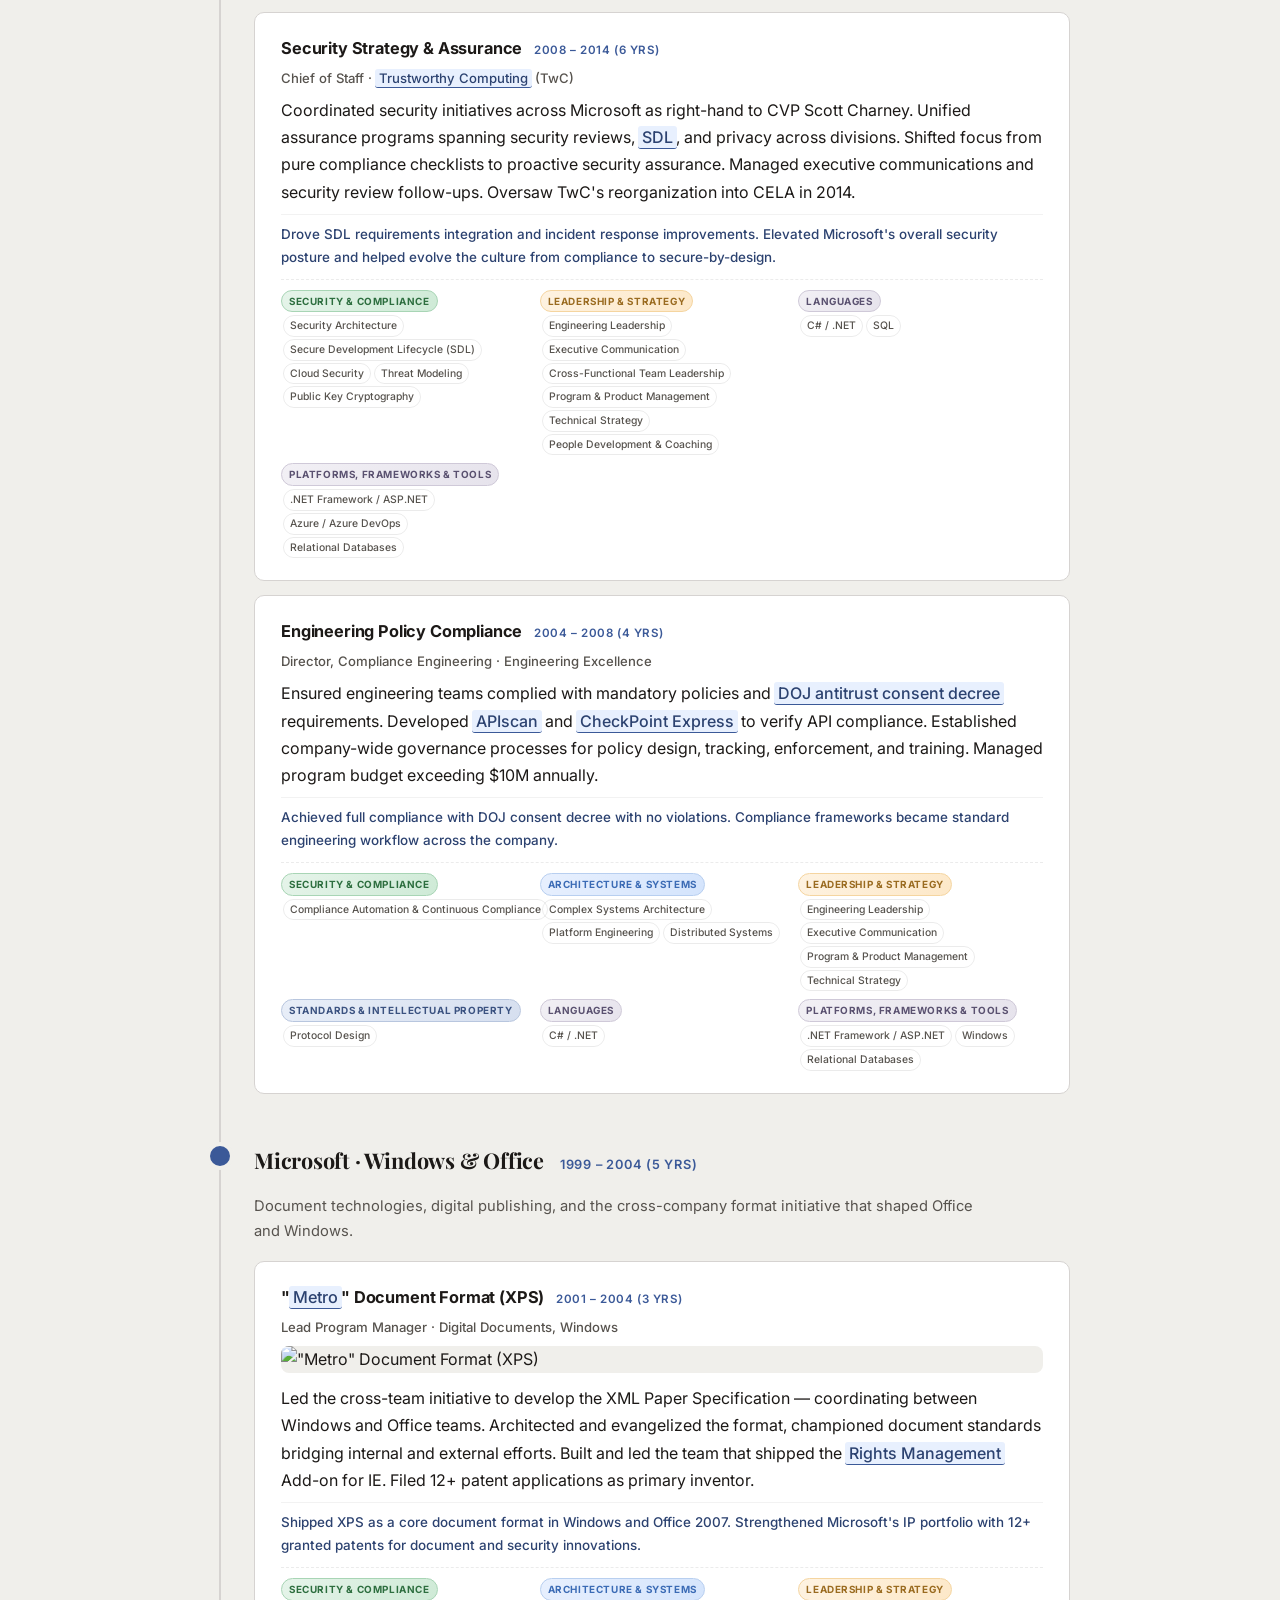
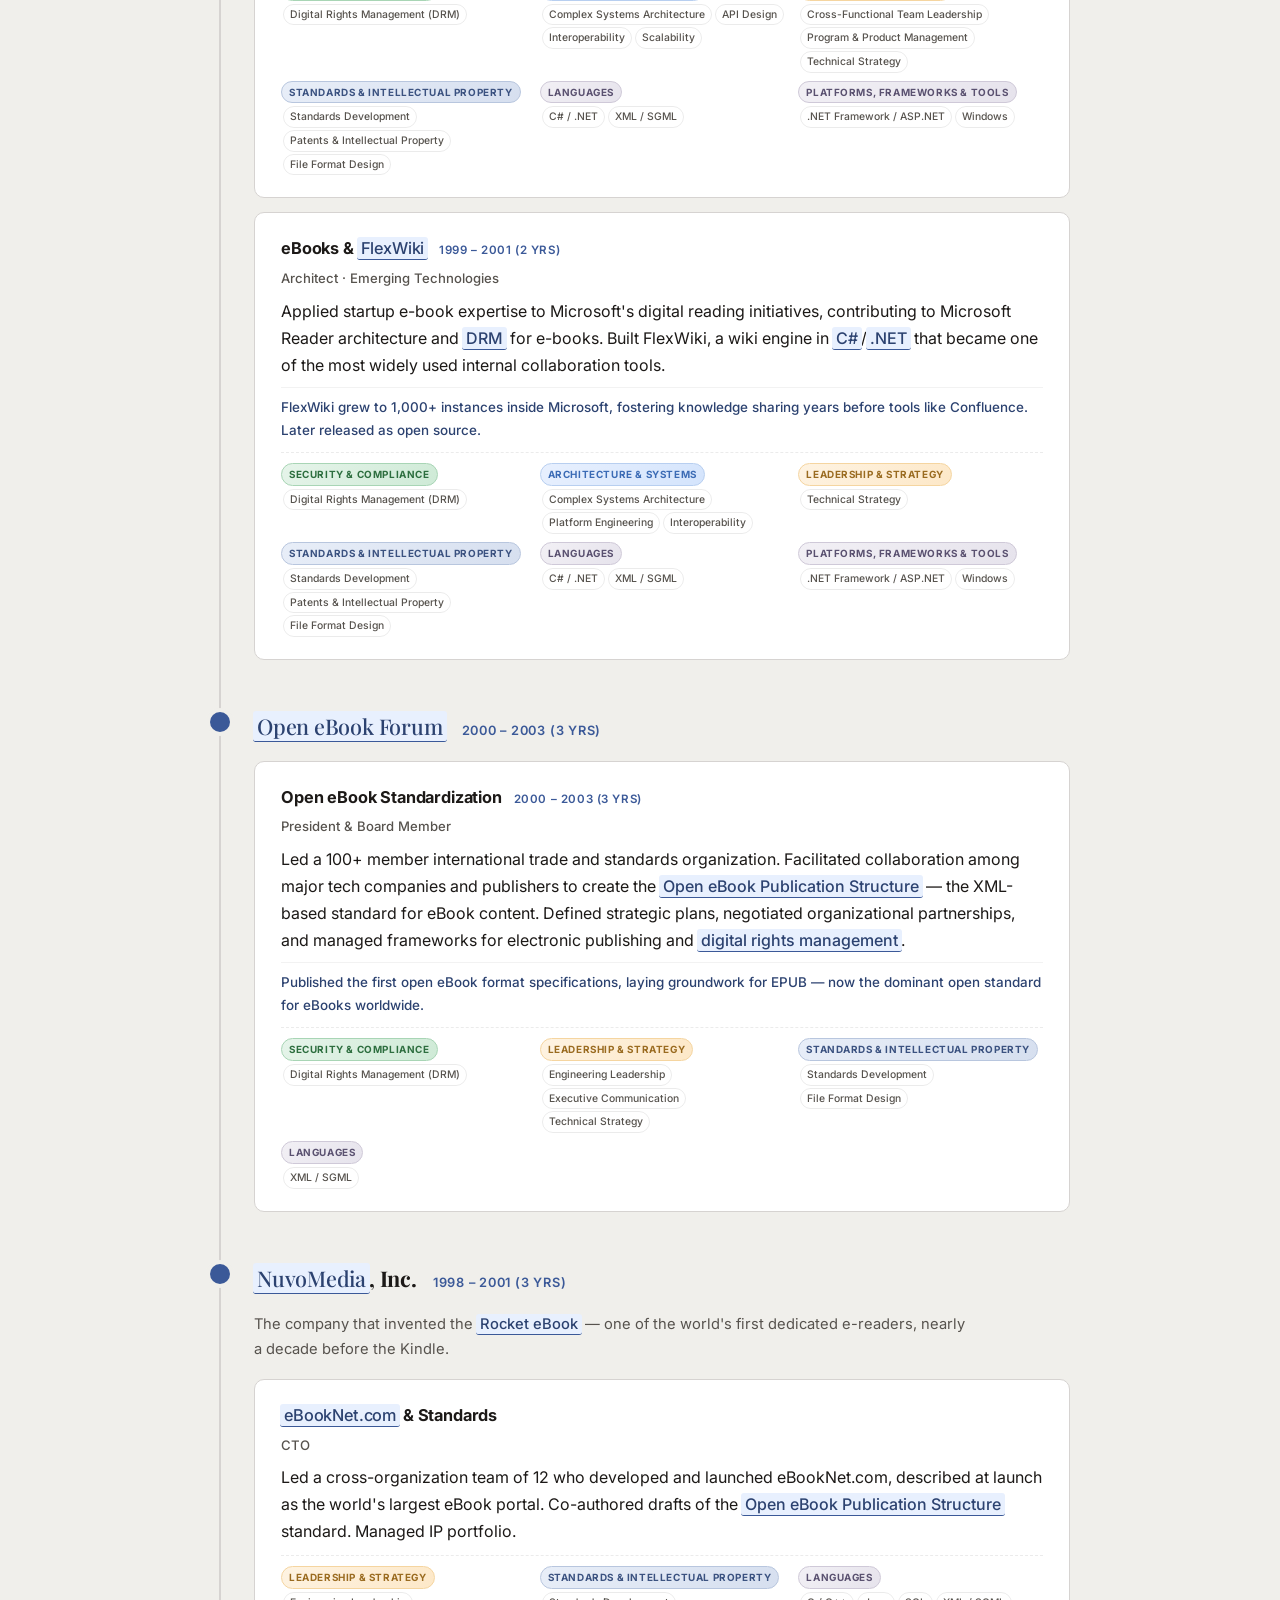
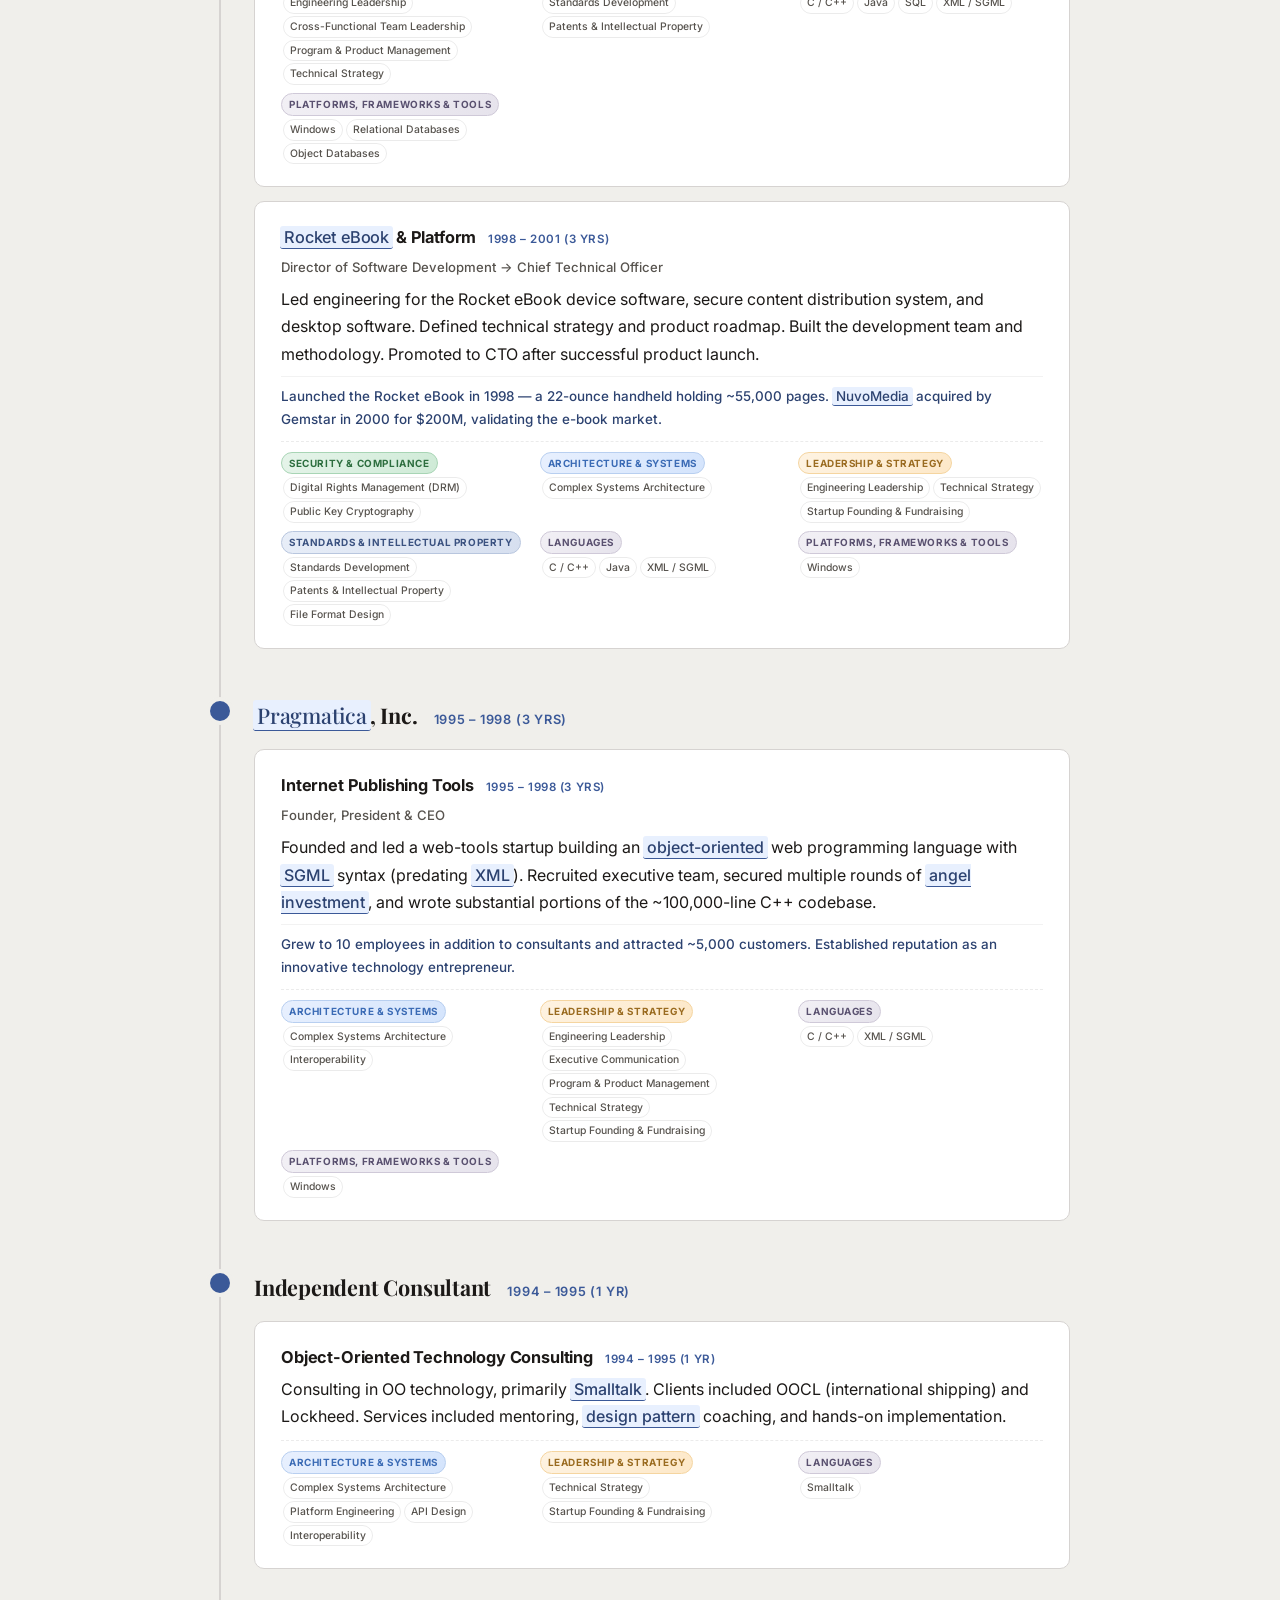
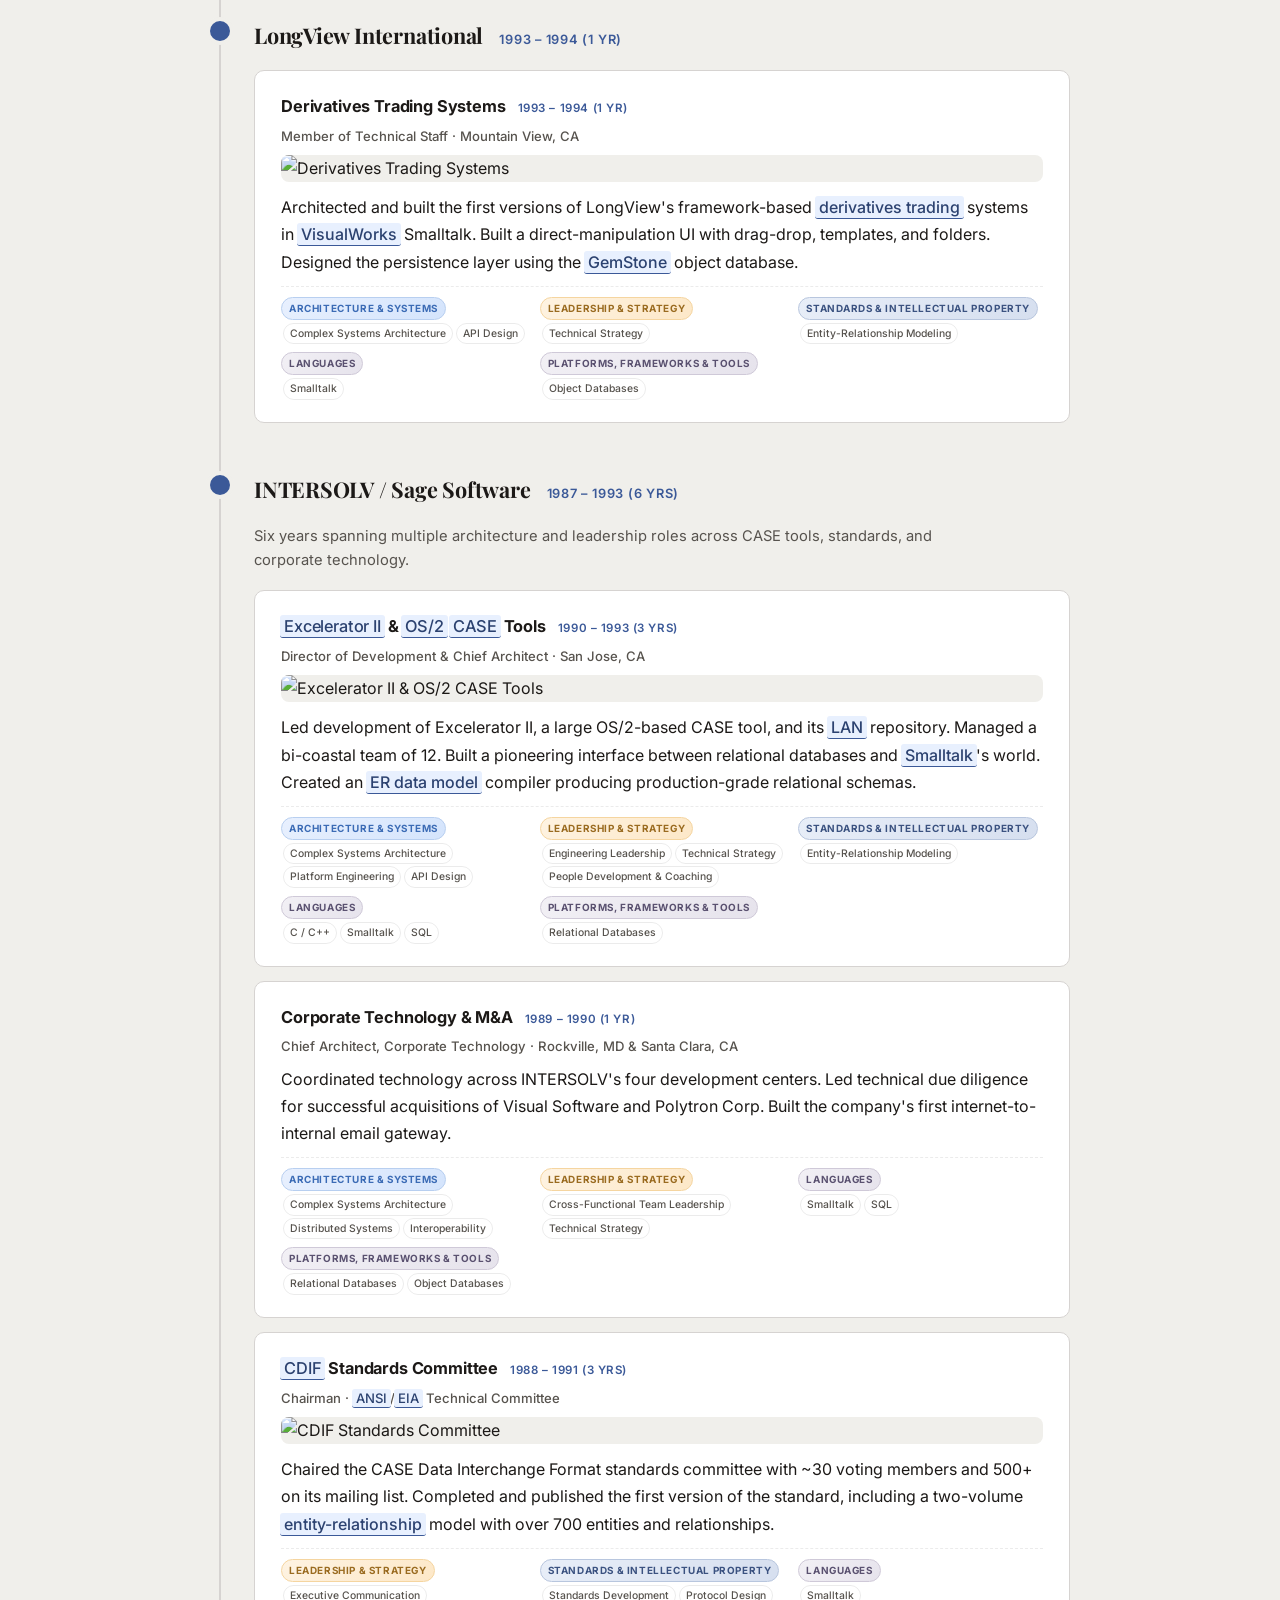
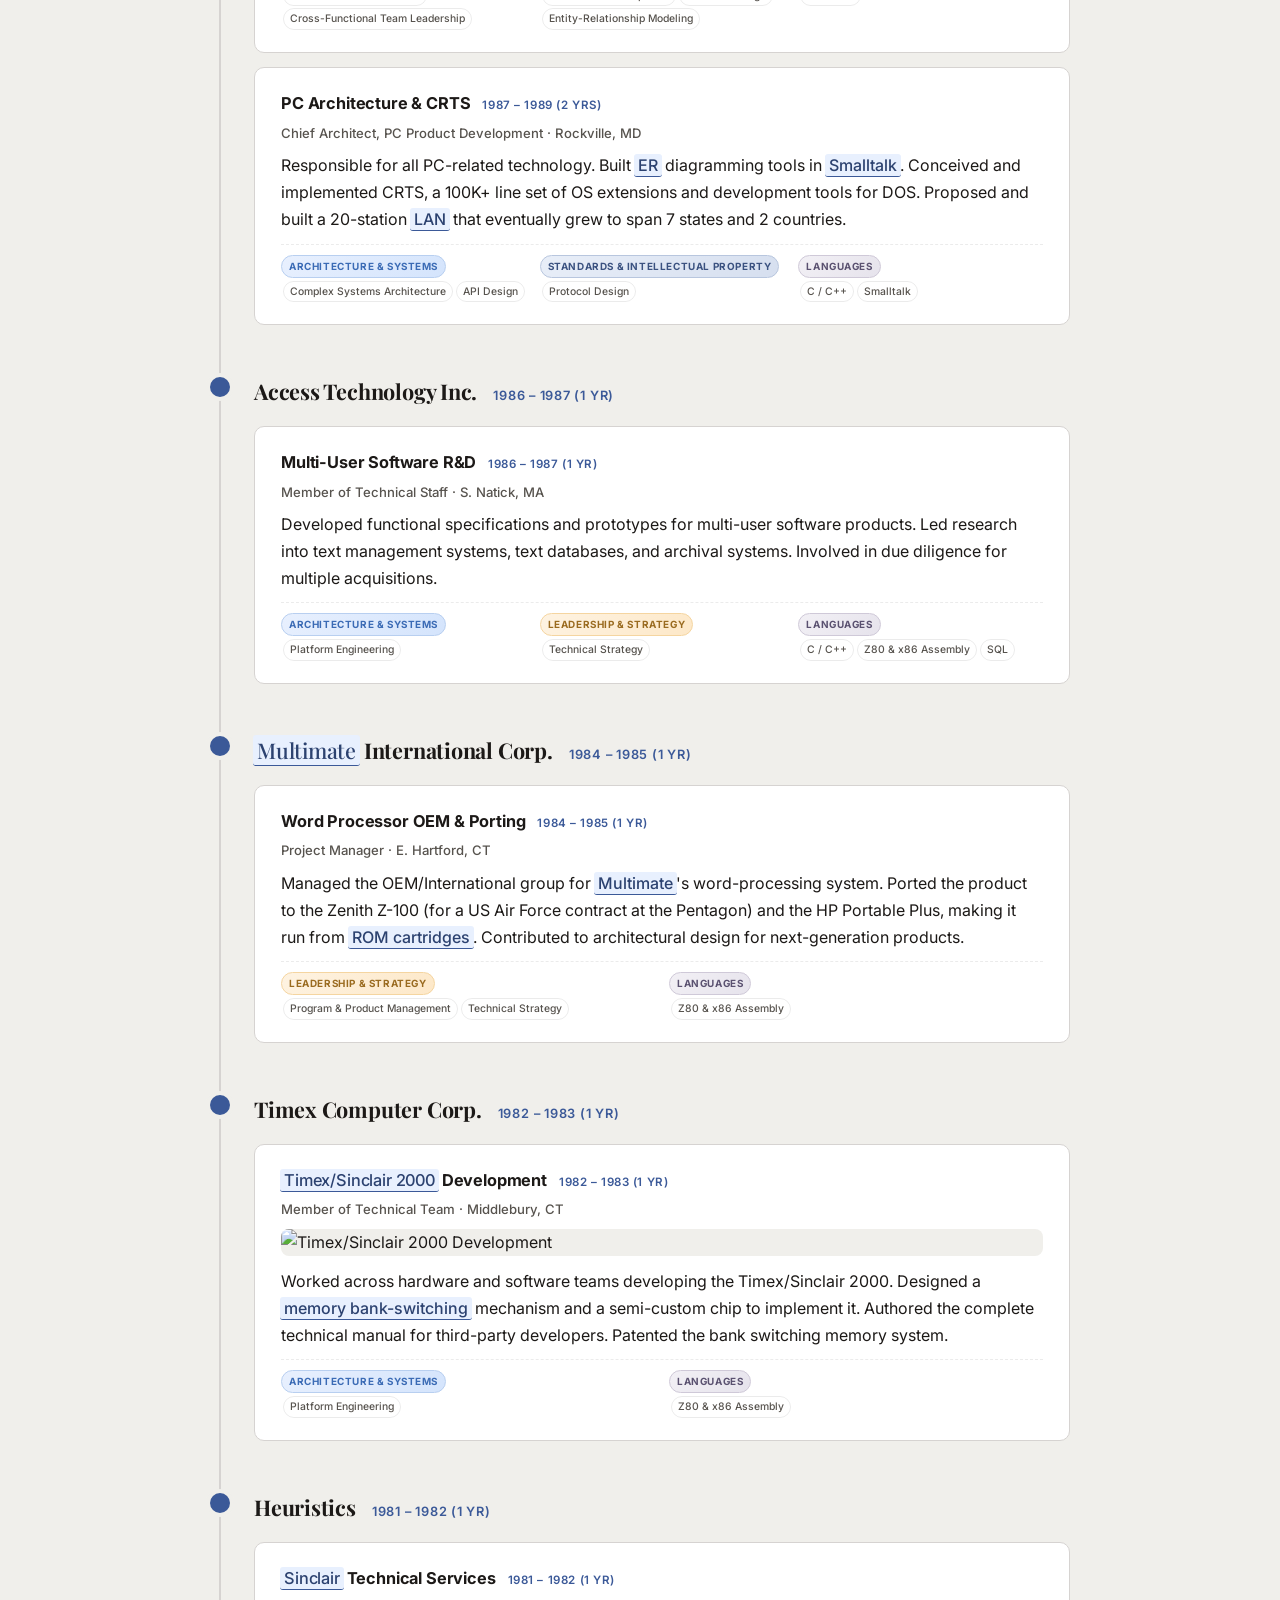
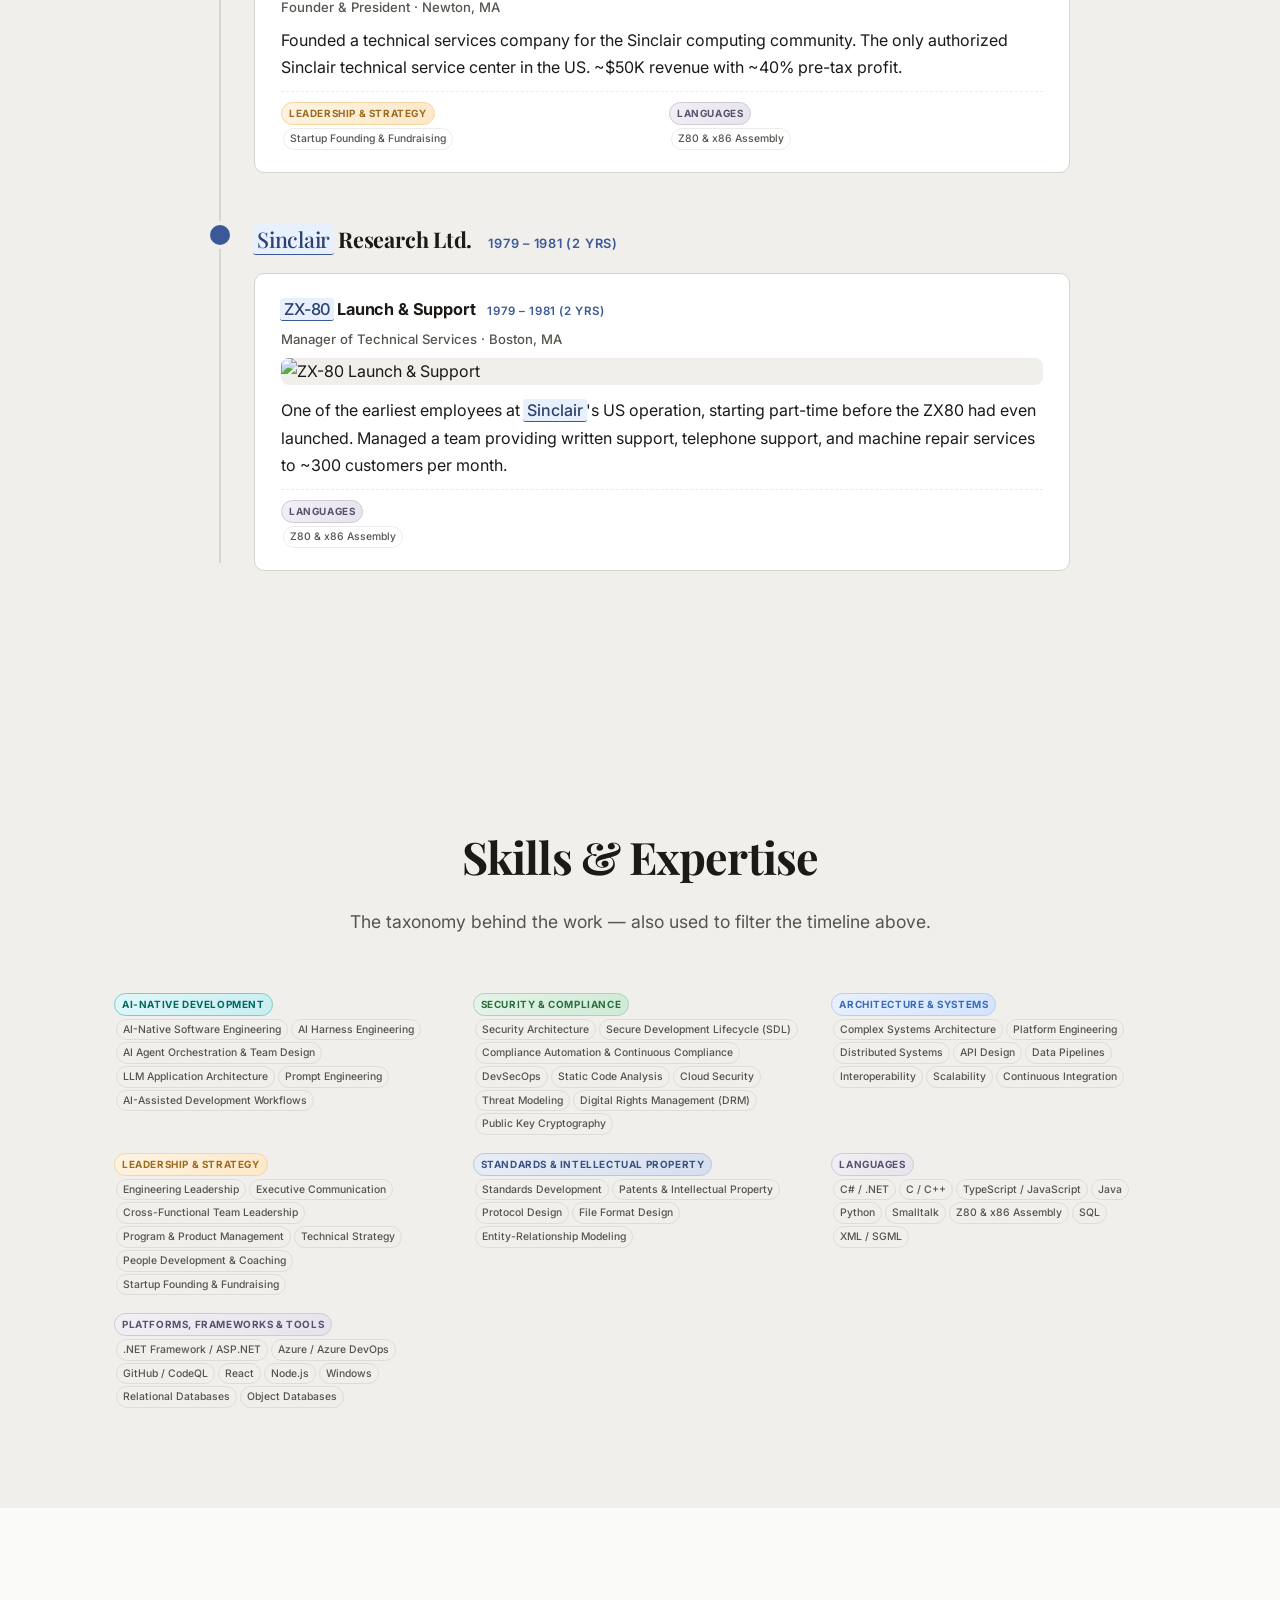
==== commit 20385e81: "Rename resumeHeadline -> headline to keep core data view-independent A field named for a view (resum" ====
--- a/index.html
+++ b/index.html
@@ -239,6 +239,6 @@
   <script src="vendor/js-yaml.min.js"></script>
   <script src="glossary.js?v=4"></script>
   <script src="script.js?v=12"></script>
-  <script src="app.js?v=4"></script>
+  <script src="app.js?v=5"></script>
 </body>
 </html>
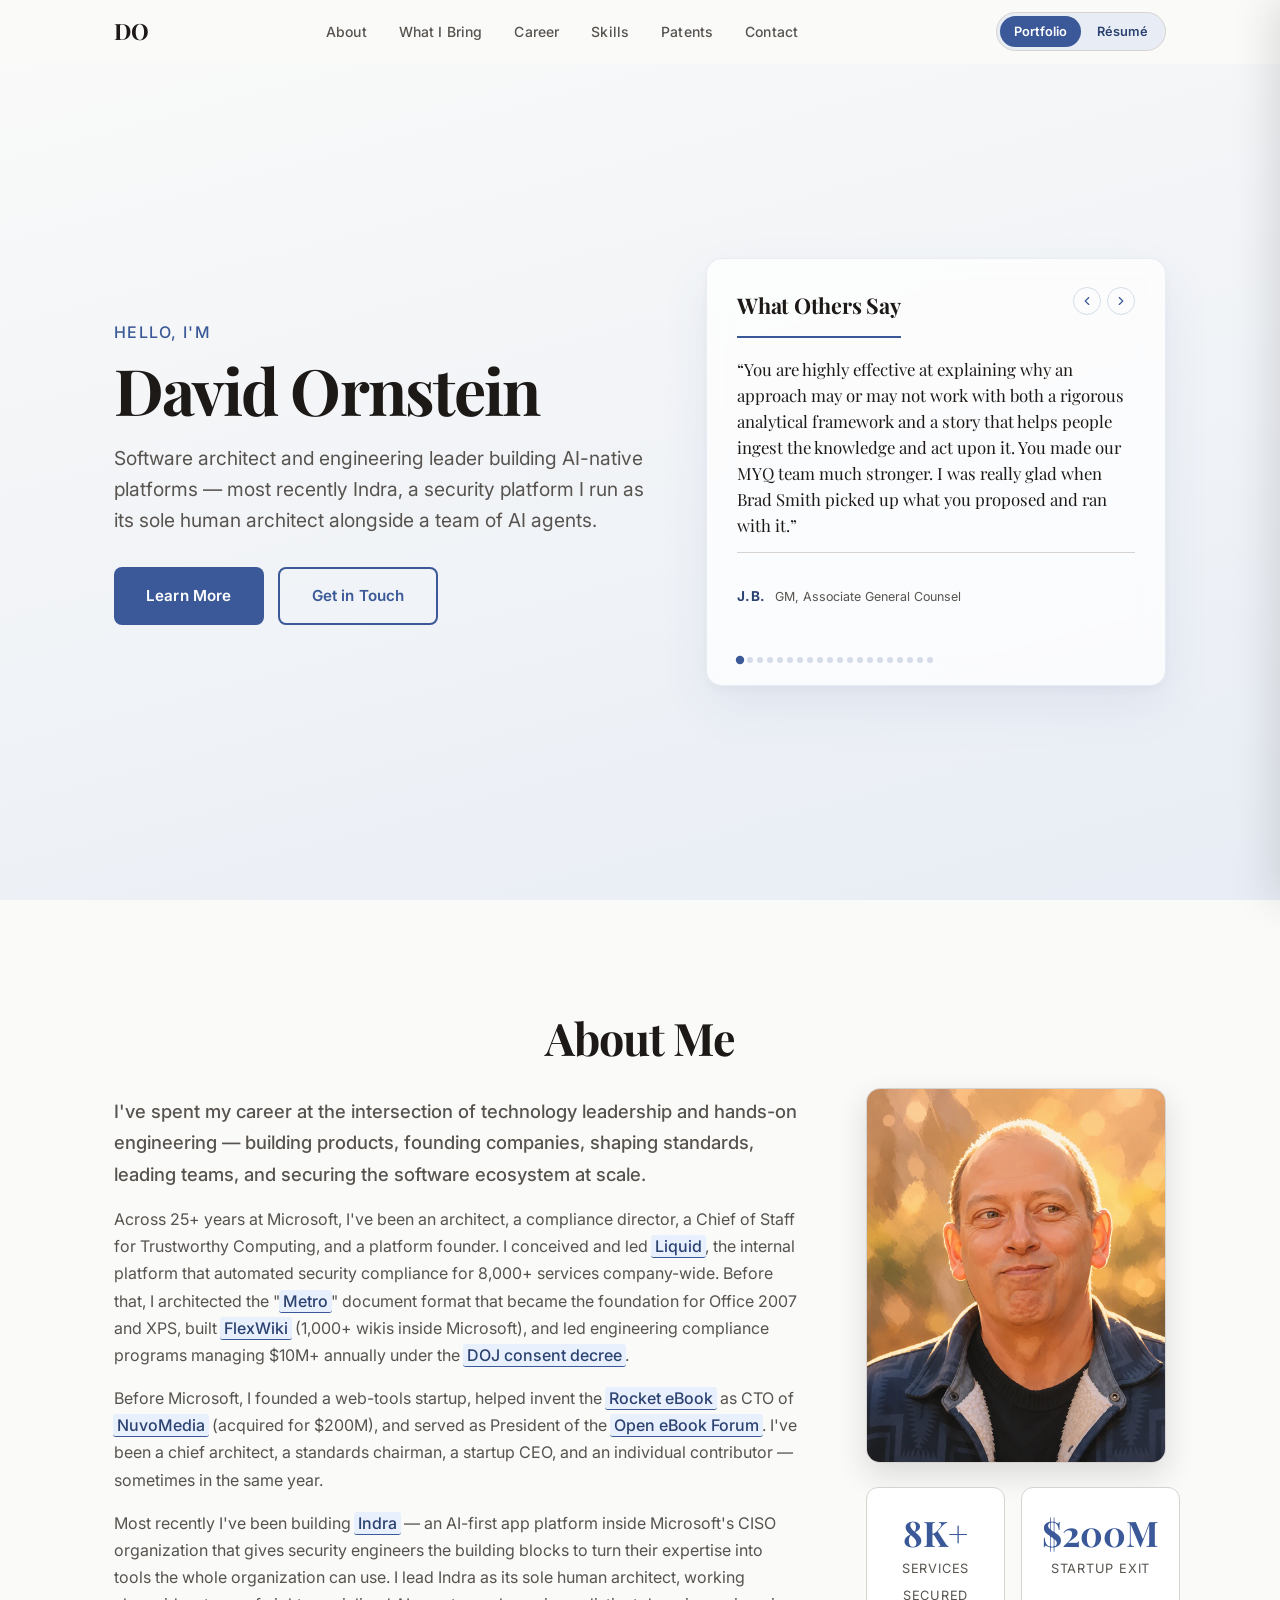
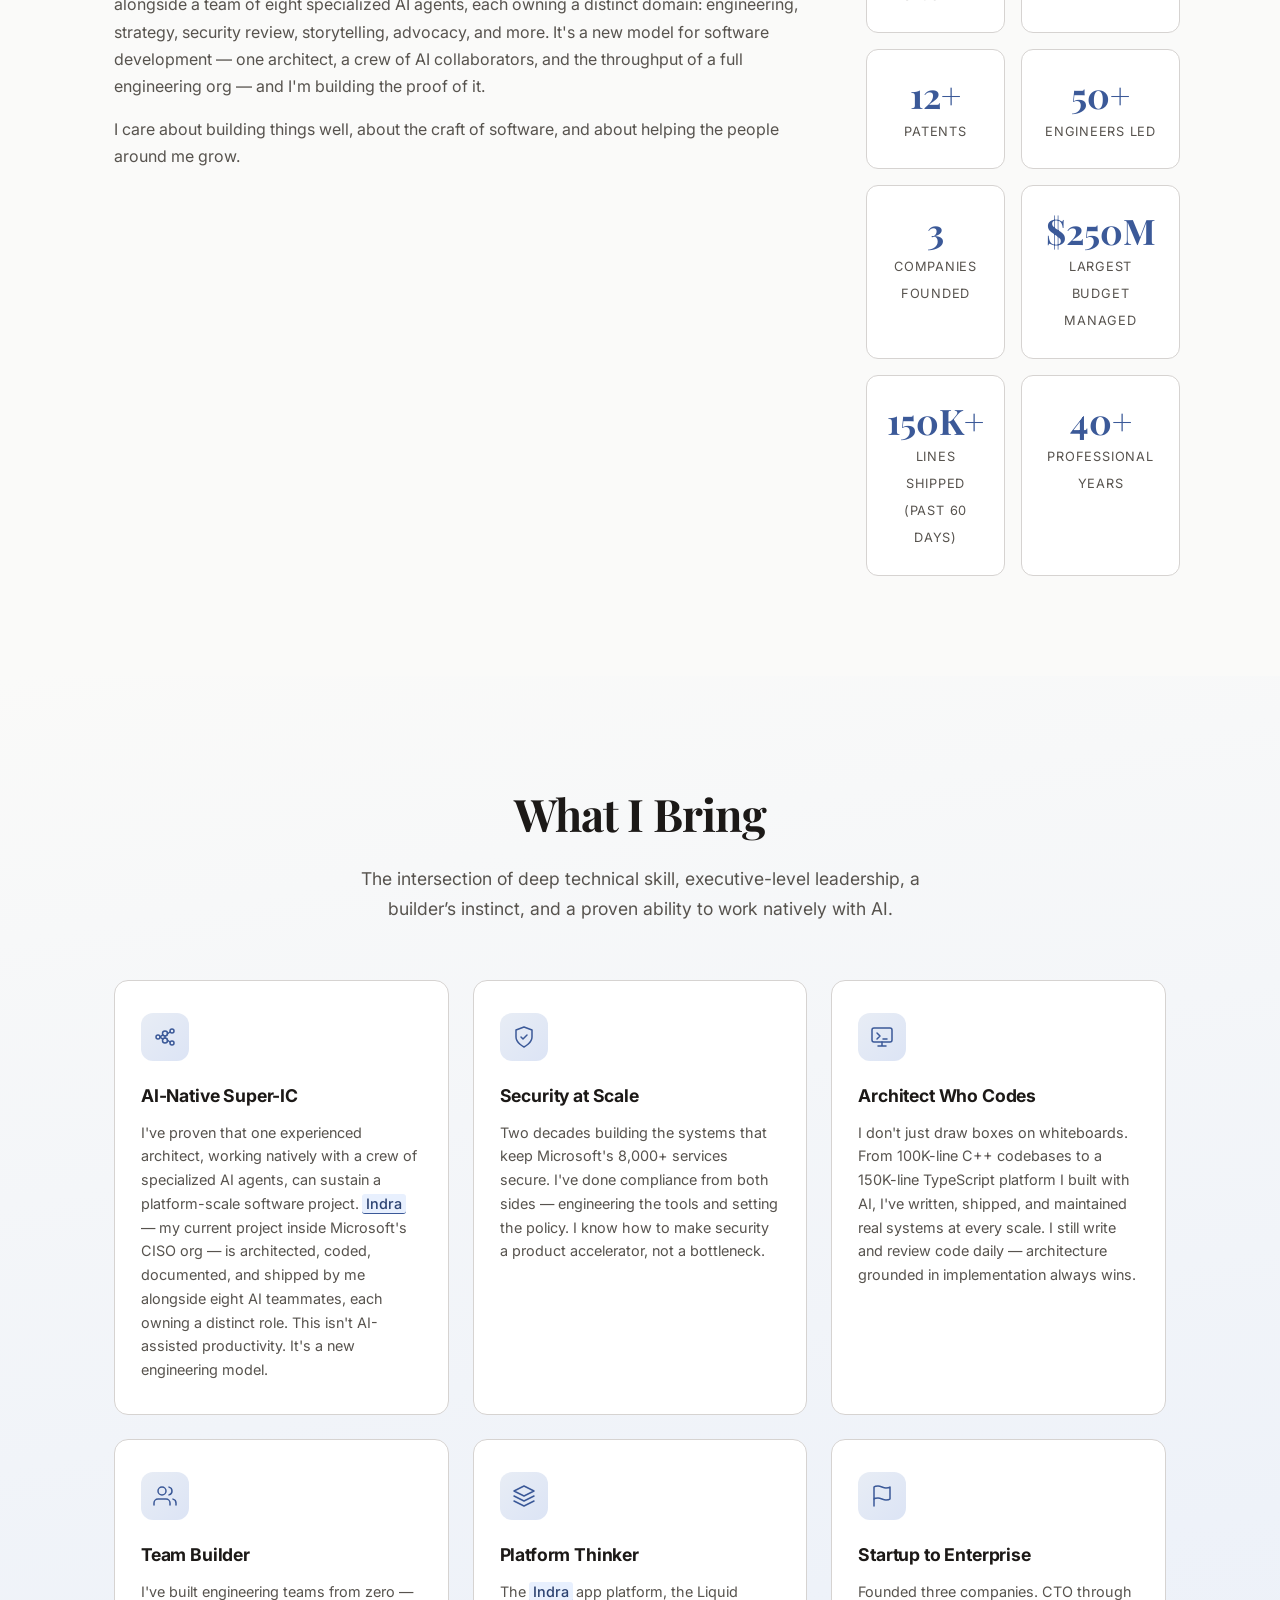
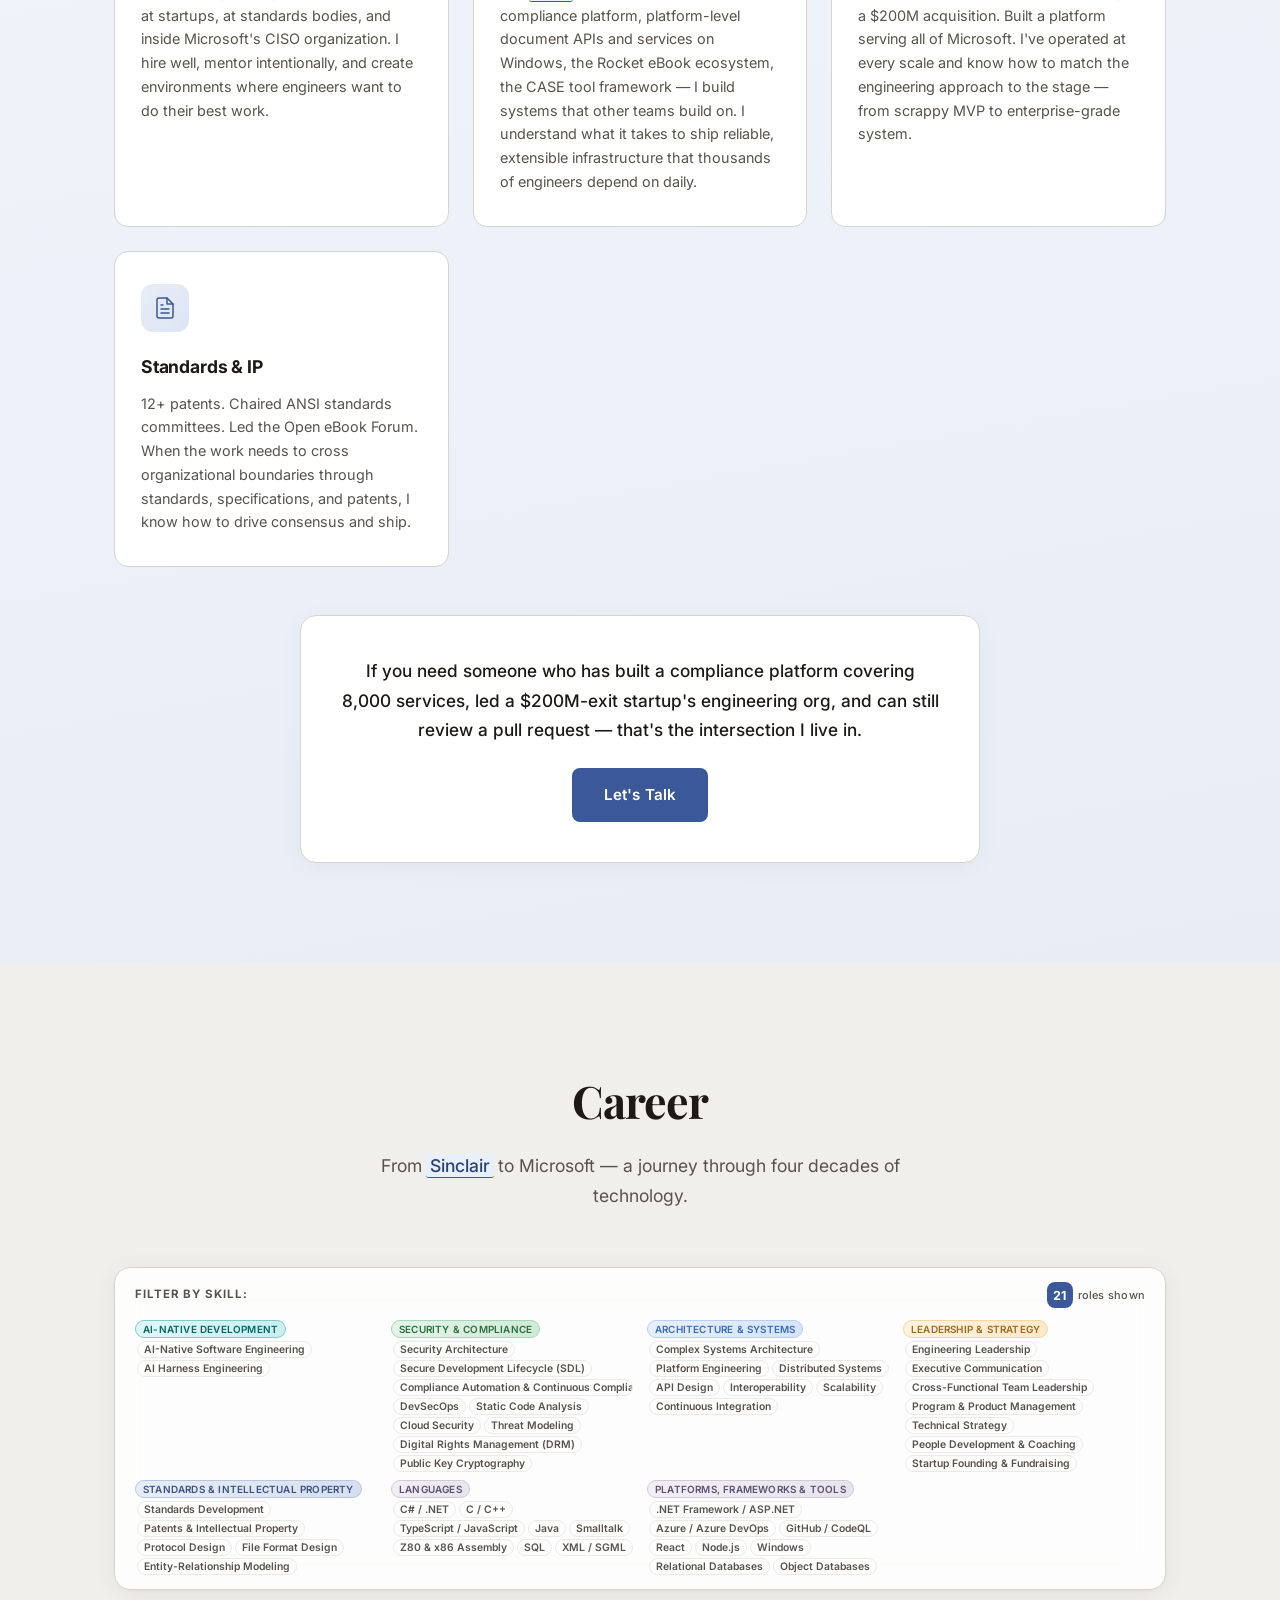
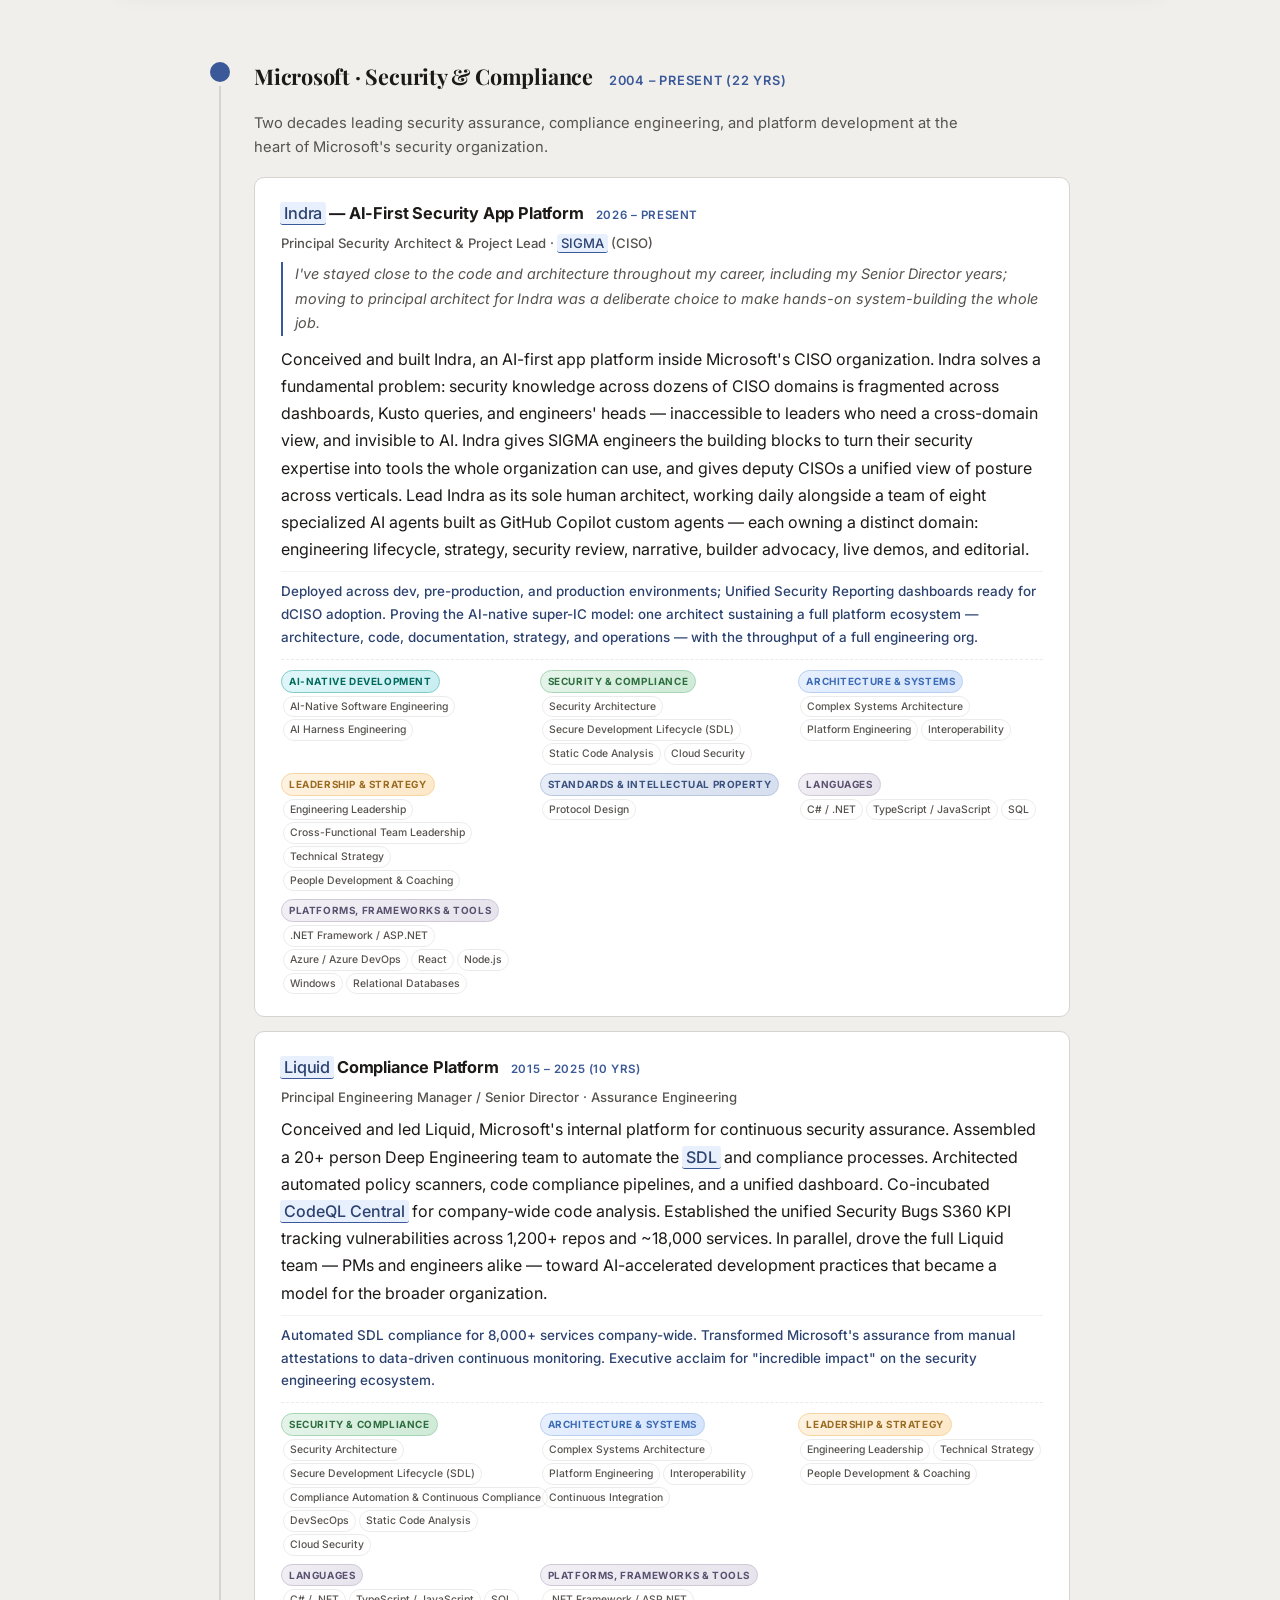
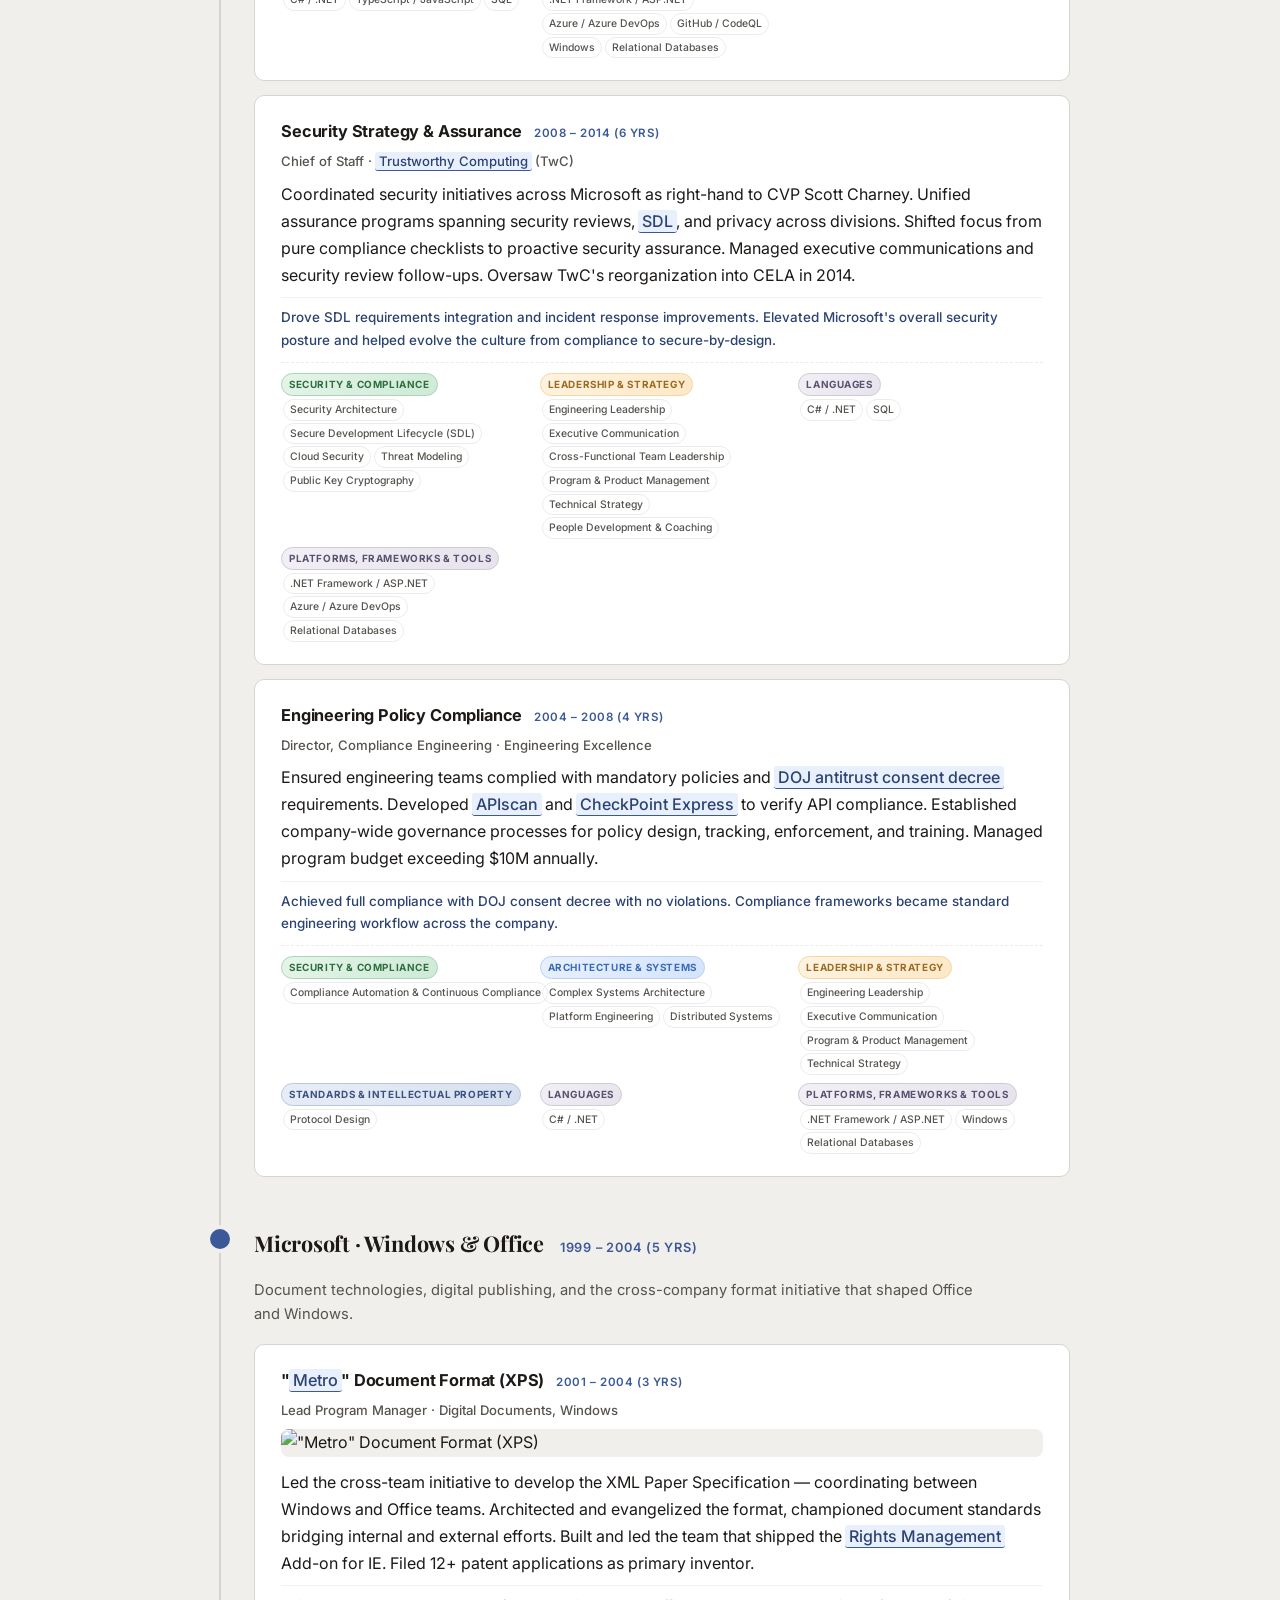
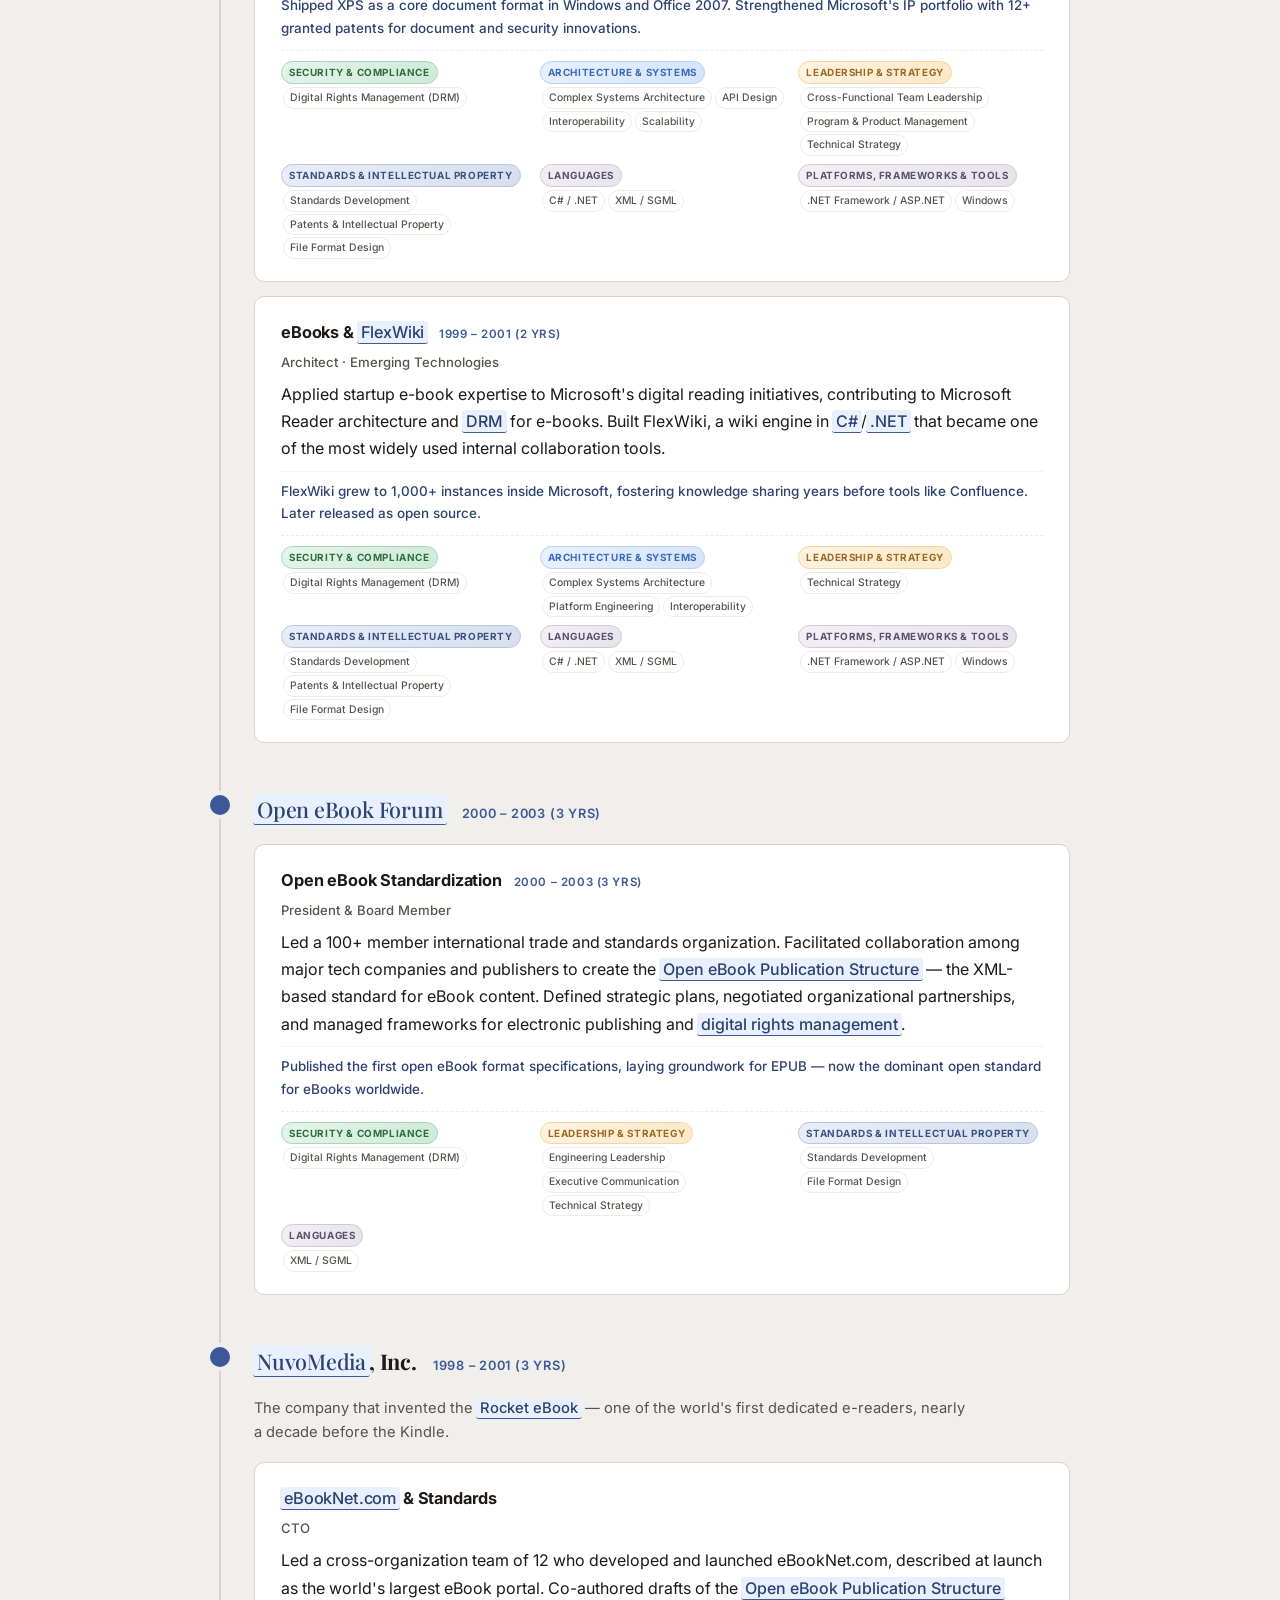
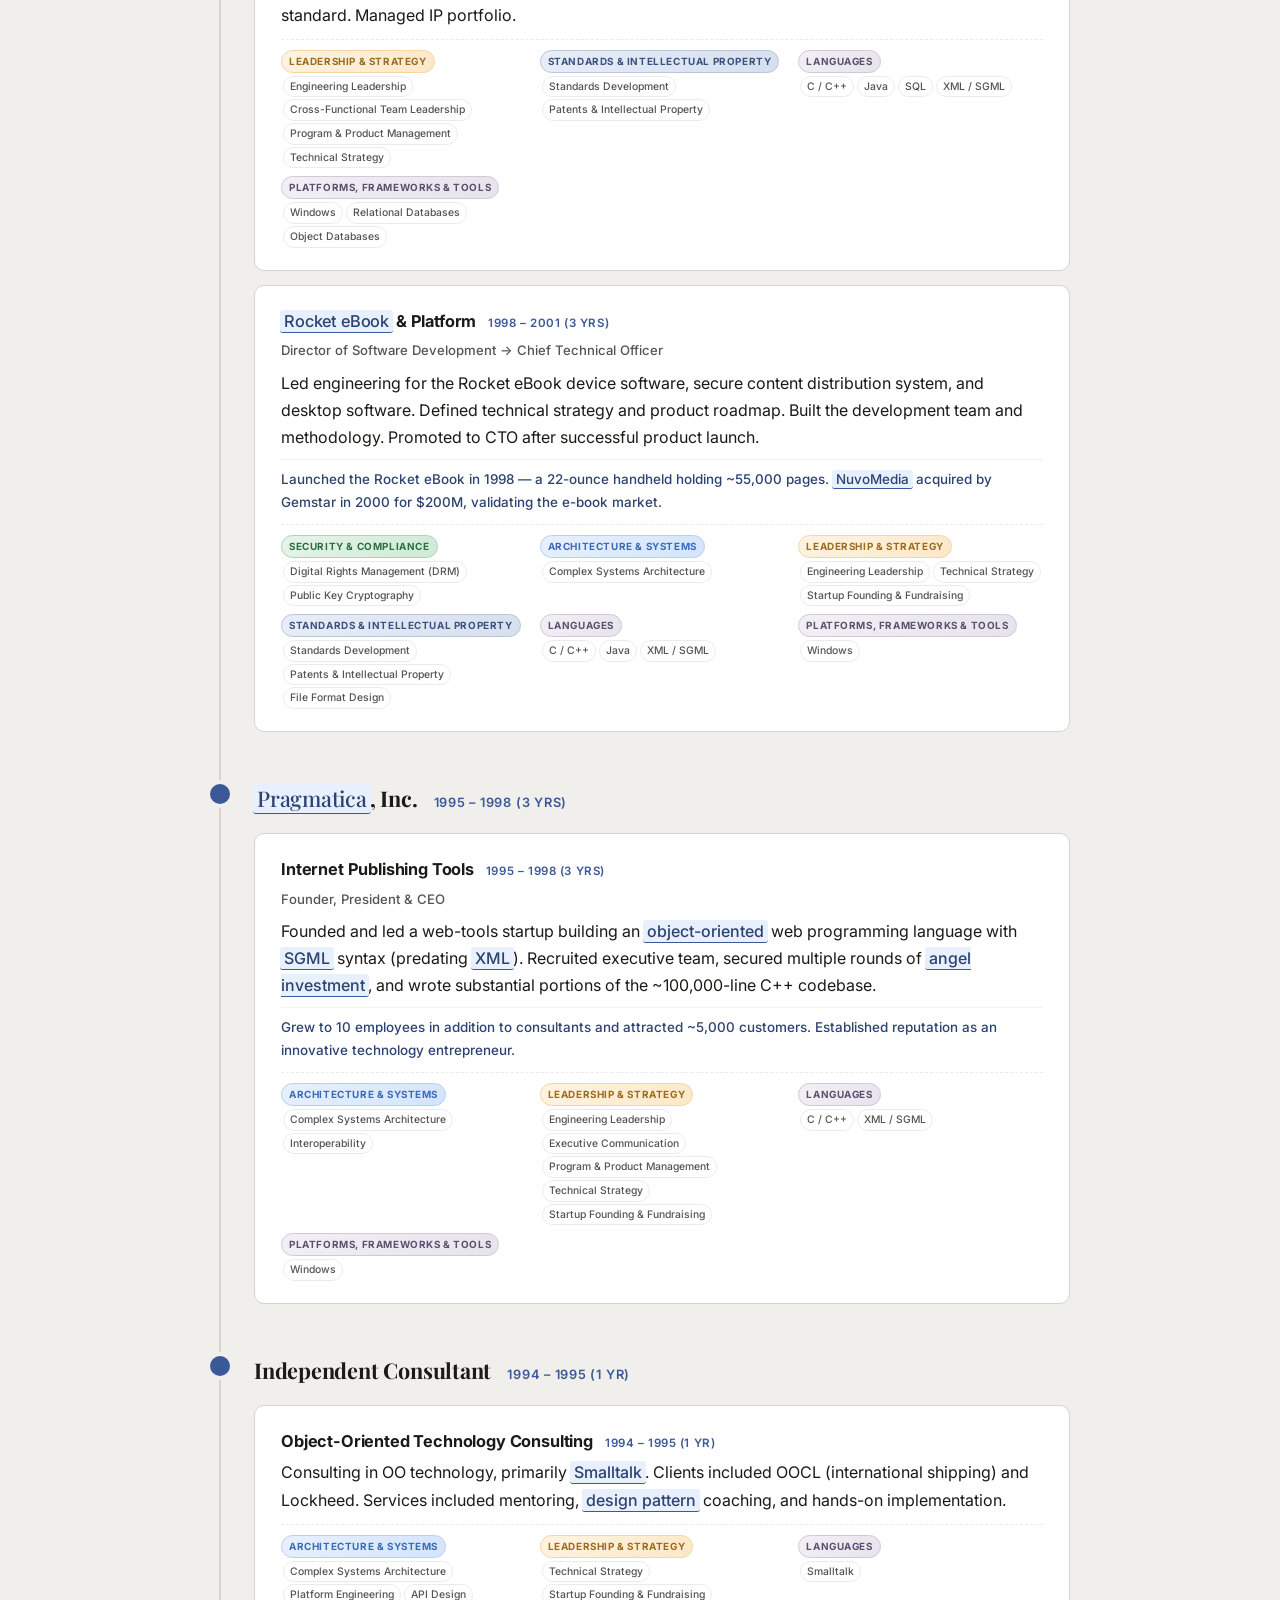
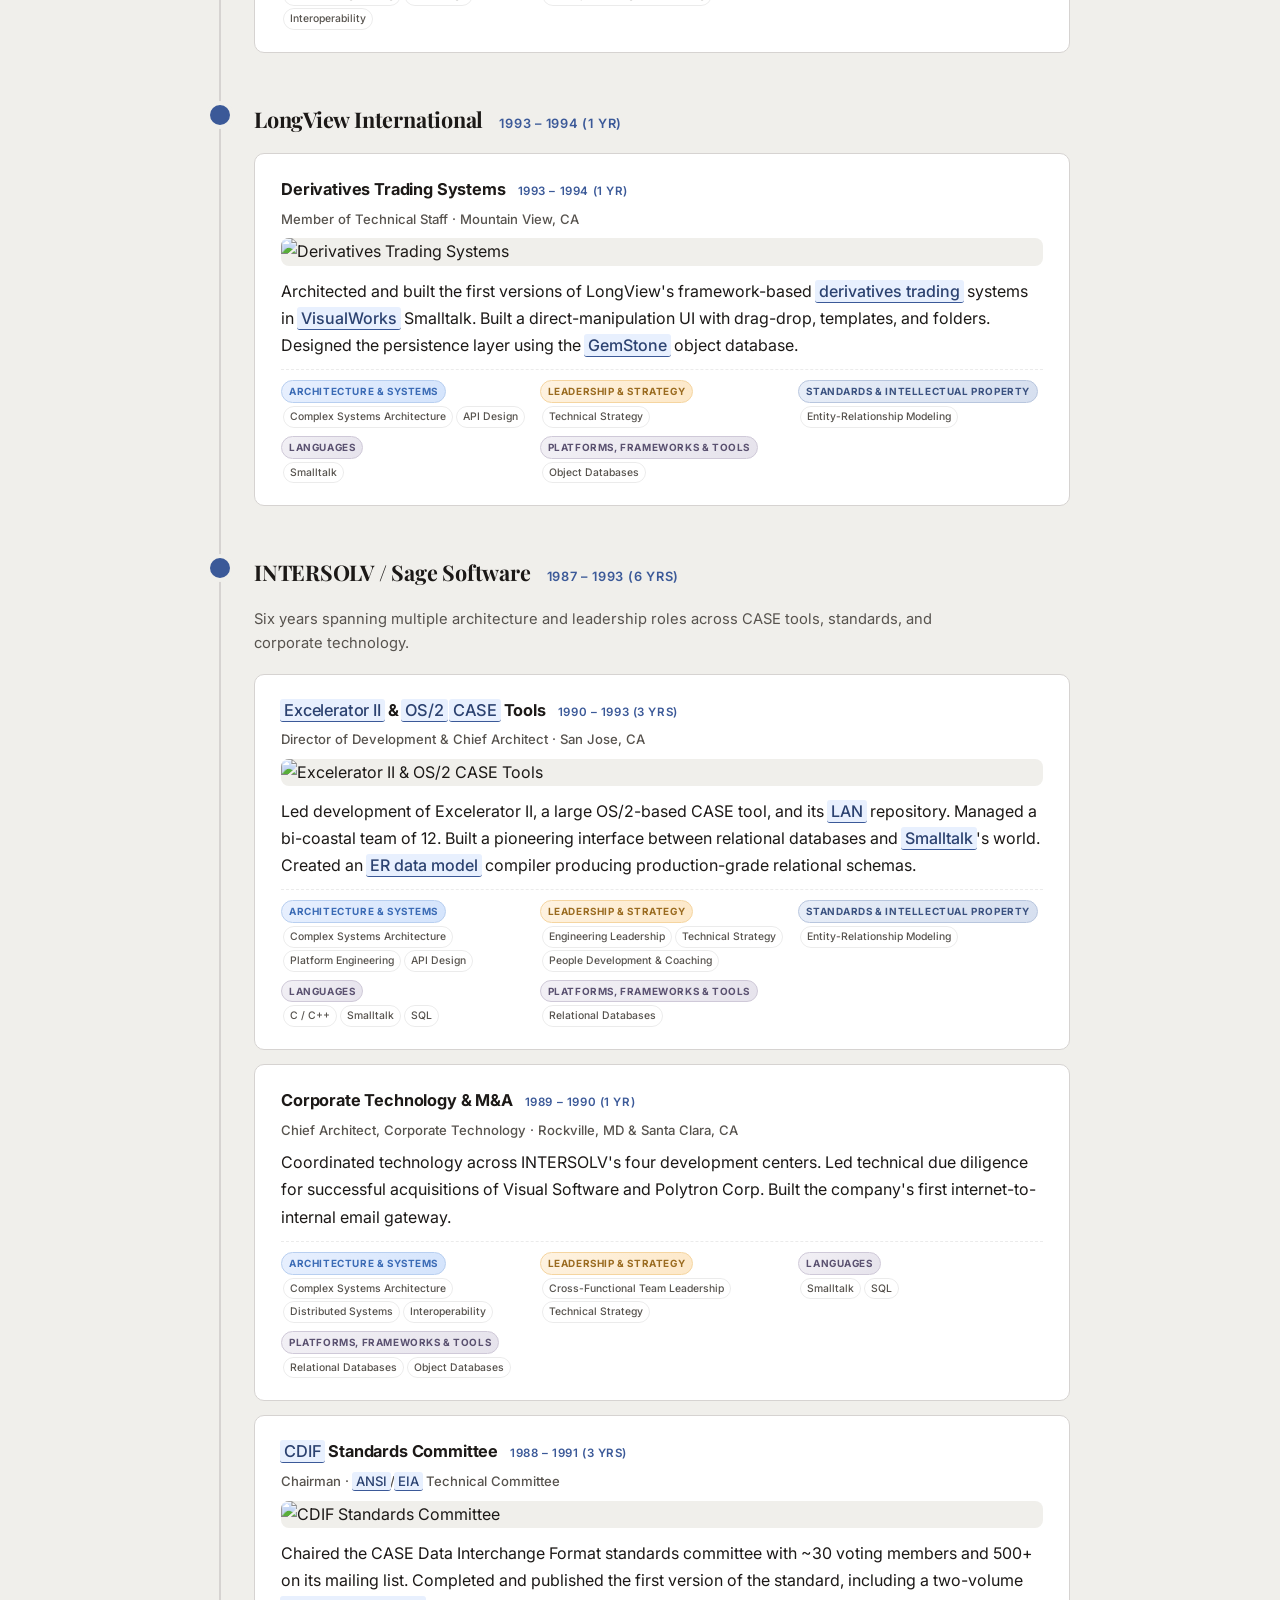
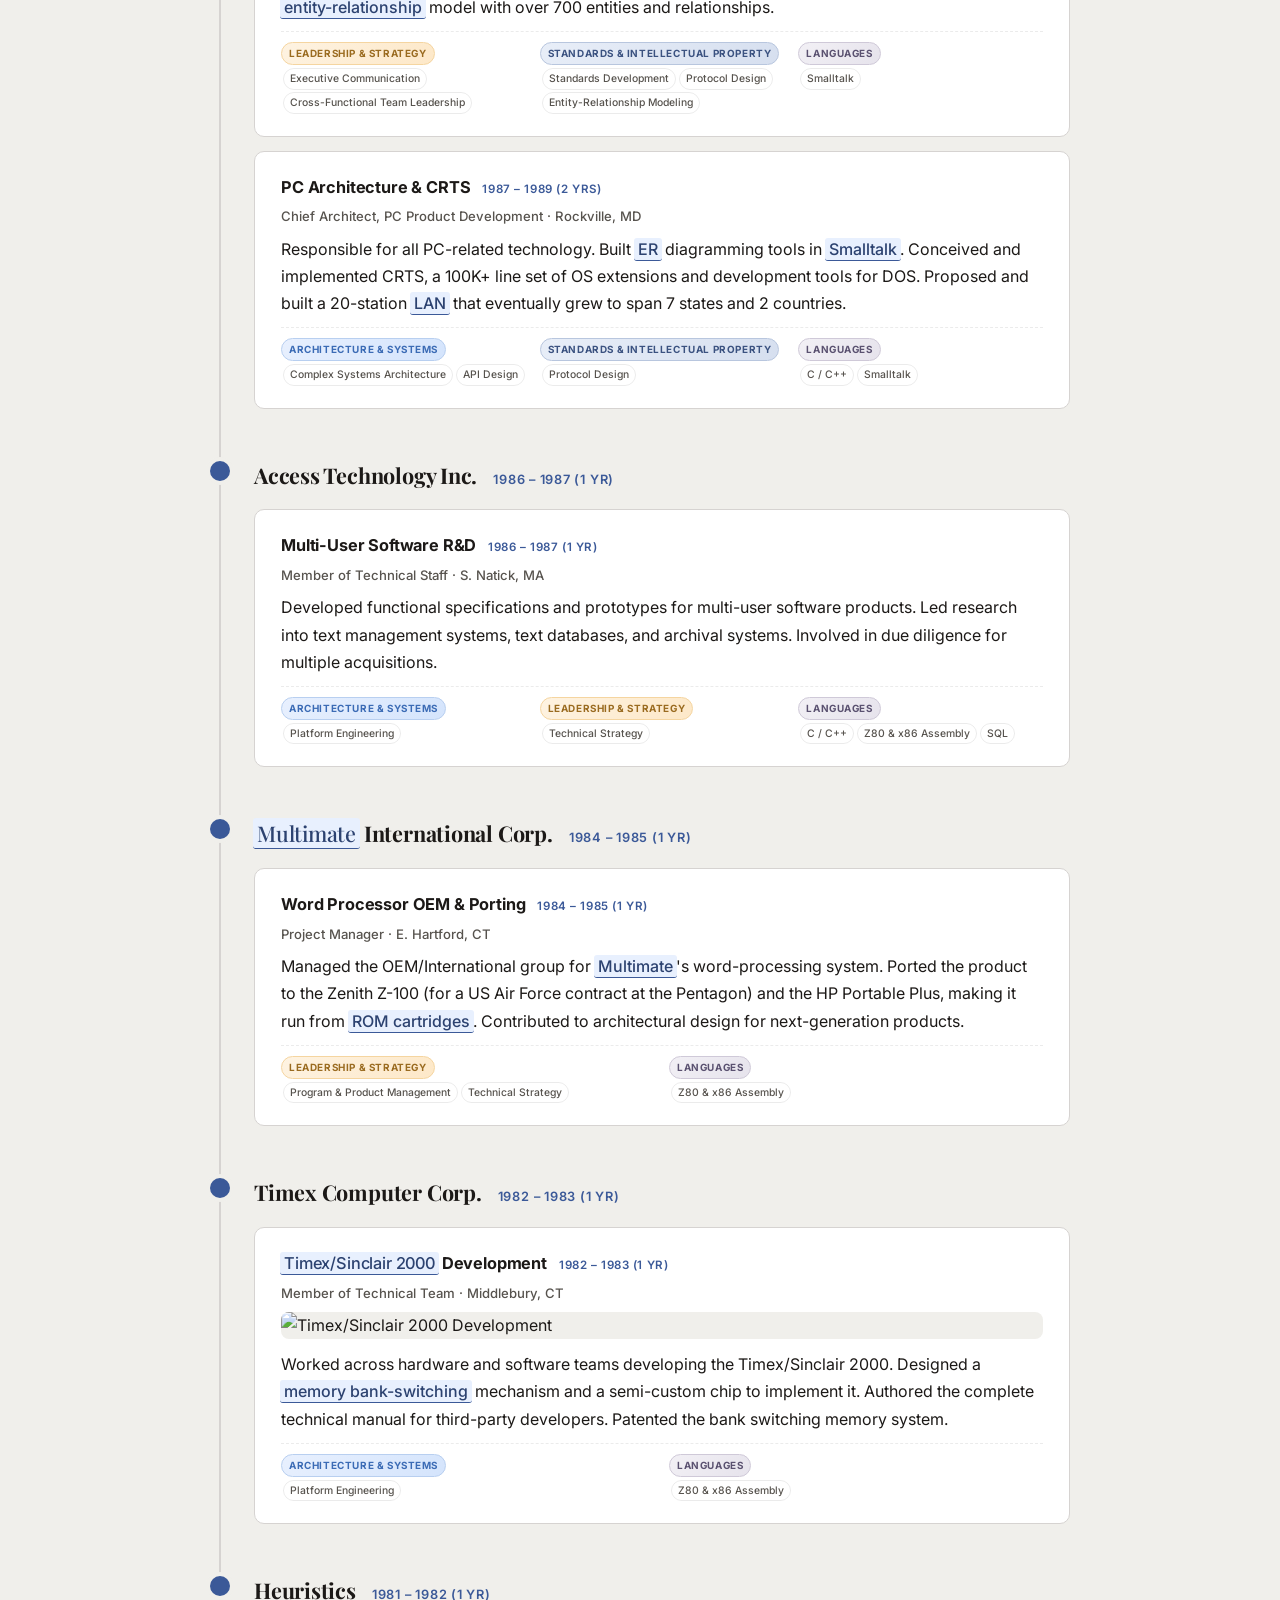
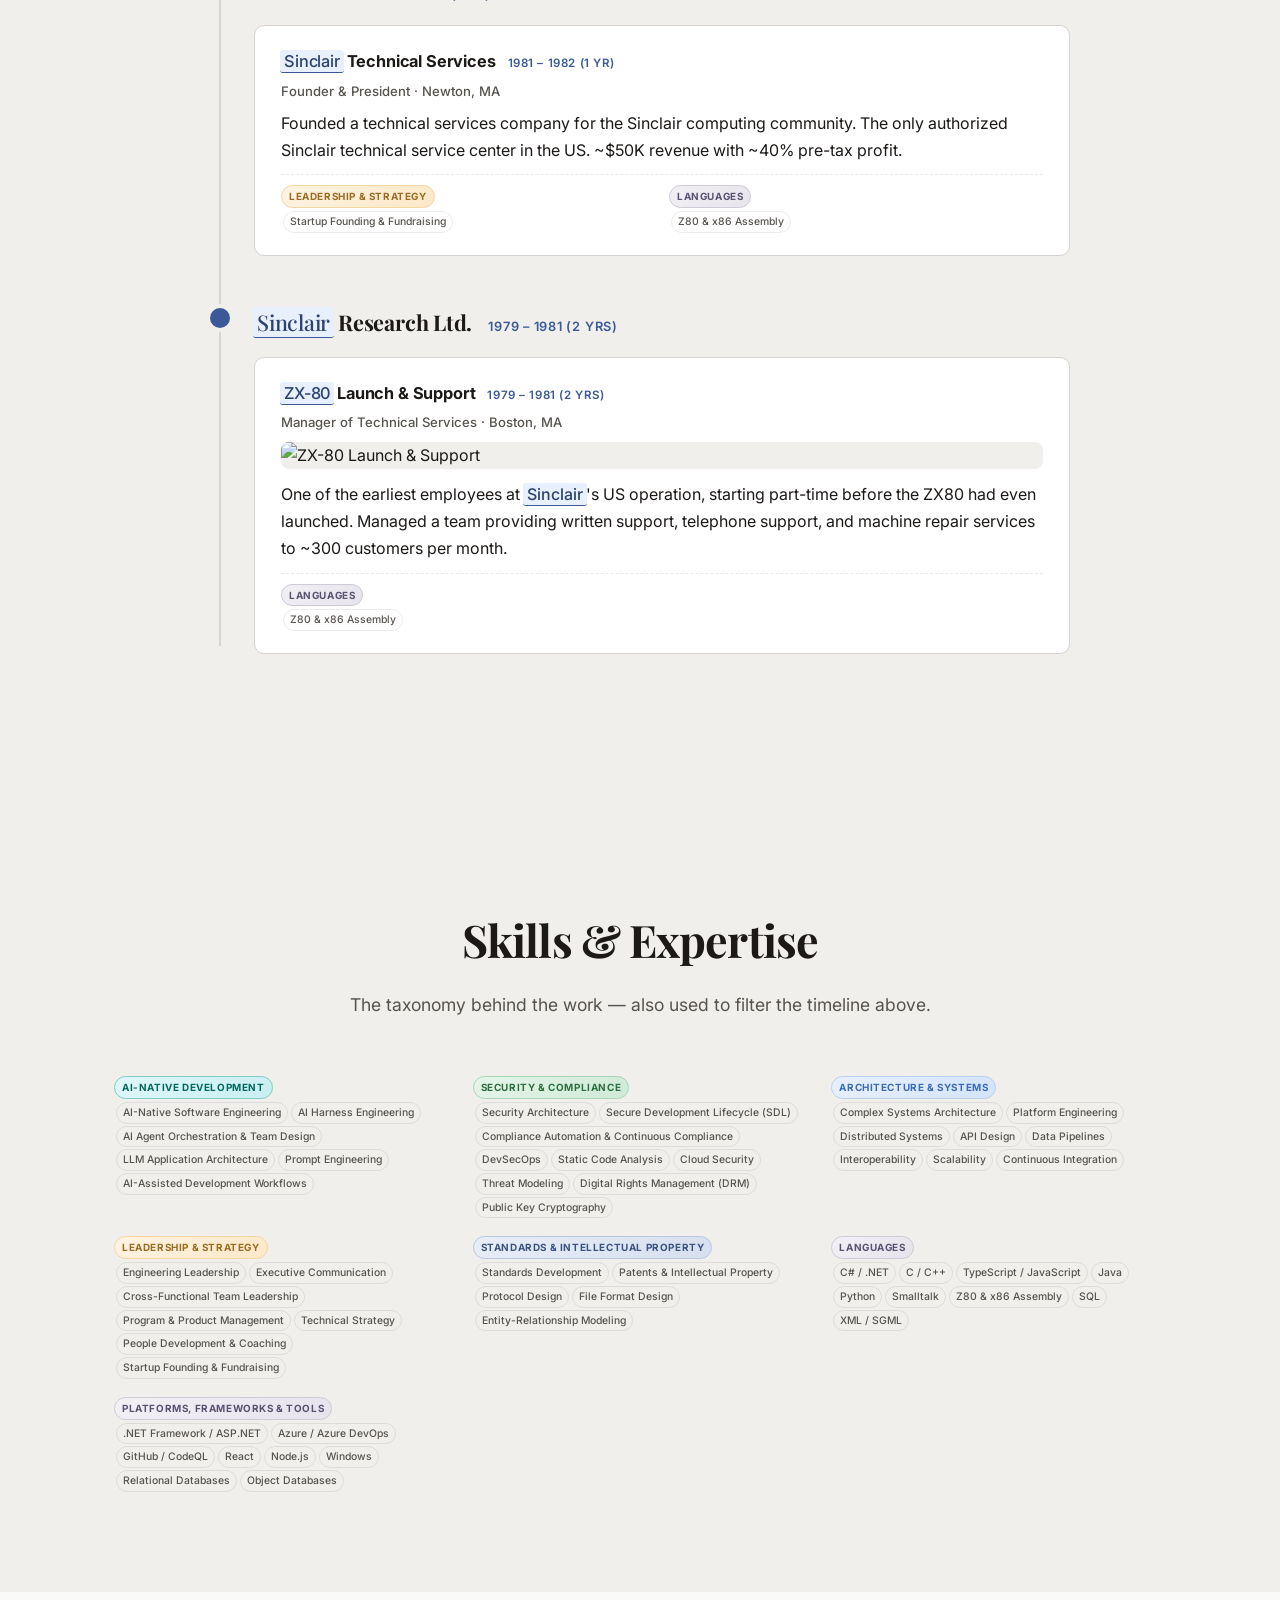
==== commit 9d53352c: "Add deliberate Director->Architect framing note on the Indra role (3-B) New view-neutral work[].cont" ====
--- a/index.html
+++ b/index.html
@@ -4,7 +4,7 @@
   <meta charset="UTF-8">
   <meta name="viewport" content="width=device-width, initial-scale=1.0">
   <title>David Ornstein</title>
-  <link rel="stylesheet" href="styles.css?v=15">
+  <link rel="stylesheet" href="styles.css?v=16">
   <link rel="preconnect" href="https://fonts.googleapis.com">
   <link rel="preconnect" href="https://fonts.gstatic.com" crossorigin>
   <link href="https://fonts.googleapis.com/css2?family=Inter:wght@300;400;500;600;700&family=Playfair+Display:wght@400;600;700&display=swap" rel="stylesheet">
@@ -239,6 +239,6 @@
   <script src="vendor/js-yaml.min.js"></script>
   <script src="glossary.js?v=4"></script>
   <script src="script.js?v=12"></script>
-  <script src="app.js?v=5"></script>
+  <script src="app.js?v=6"></script>
 </body>
 </html>
--- a/styles.css
+++ b/styles.css
@@ -1149,6 +1149,16 @@
   color: var(--color-text-muted);
   font-weight: 500;
   margin-bottom: 8px;
+}
+
+/* Framing note (work[].context) — a short, italic aside distinct from the body. */
+.timeline-card-note {
+  font-style: italic;
+  font-size: 0.9rem;
+  color: var(--color-text-muted);
+  border-left: 2px solid var(--color-accent);
+  padding-left: 12px;
+  margin-bottom: 10px;
 }
 
 .timeline-card p:last-child {
@@ -2626,6 +2636,7 @@
 .linear-role-dates { color: var(--color-text-muted); font-size: .82rem; white-space: nowrap; }
 .linear-role-org { color: var(--color-accent-dark); font-size: .9rem; font-weight: 500; margin-bottom: 4px; }
 .linear-role-loc { color: var(--color-text-muted); font-weight: 400; }
+.linear-role-note { font-style: italic; color: var(--color-text-muted); margin: 4px 0 6px; }
 .linear-role ul { margin: 6px 0 0; padding-left: 20px; }
 .linear-role li { font-size: .9rem; margin-bottom: 3px; }
 .linear-skillrow { font-size: .9rem; margin: 0 0 6px; }
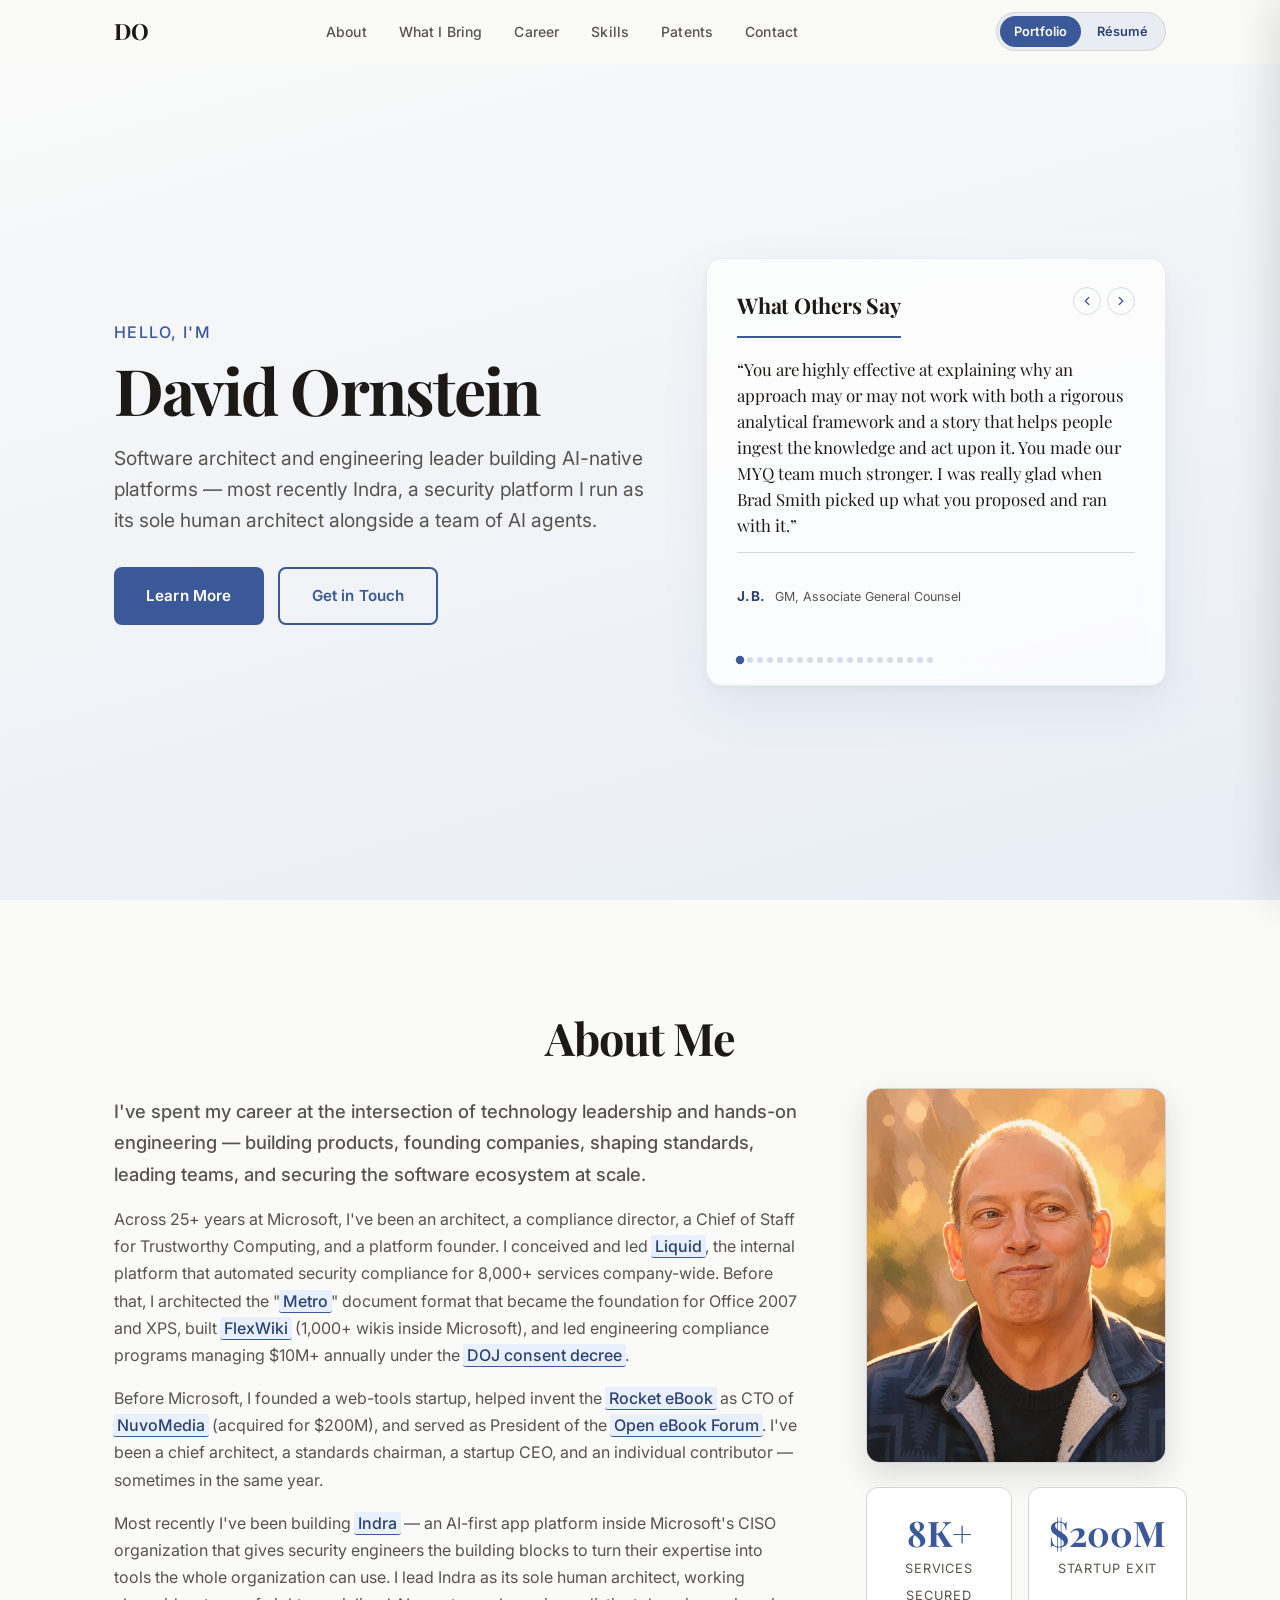
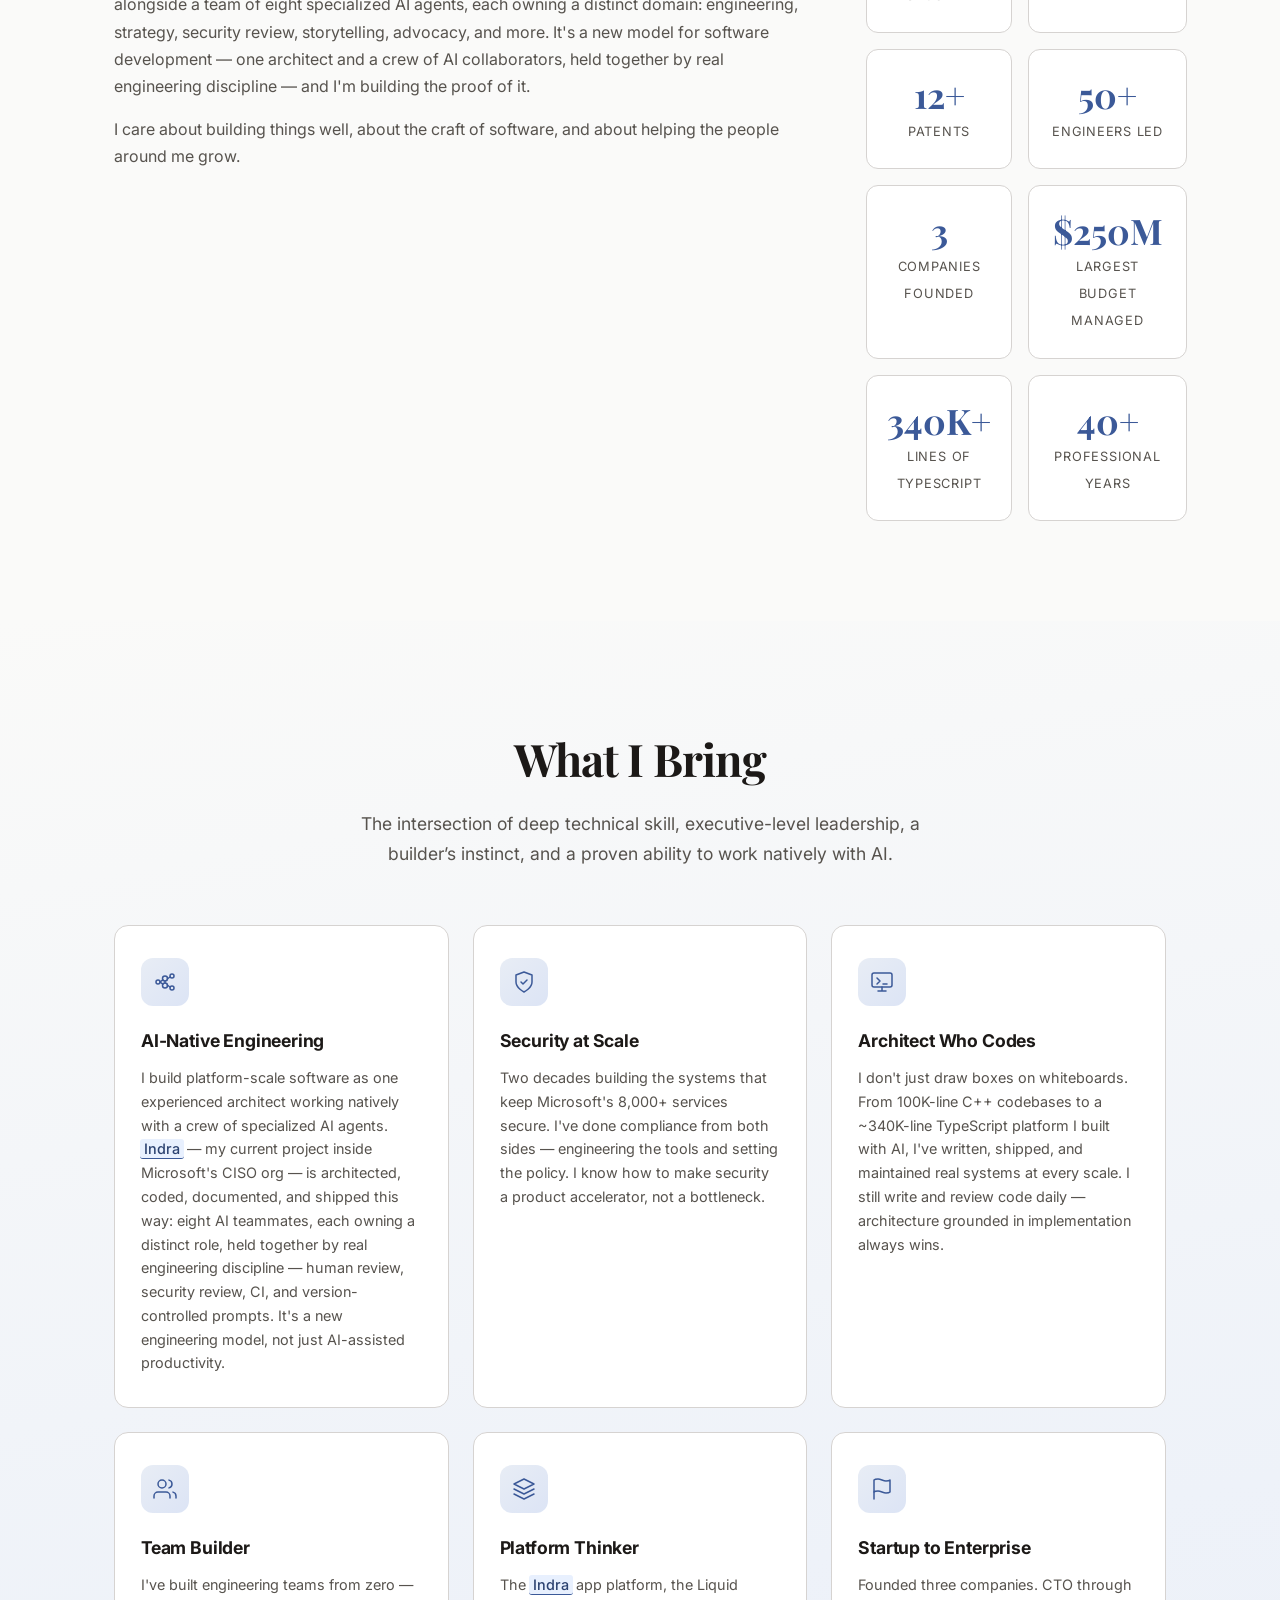
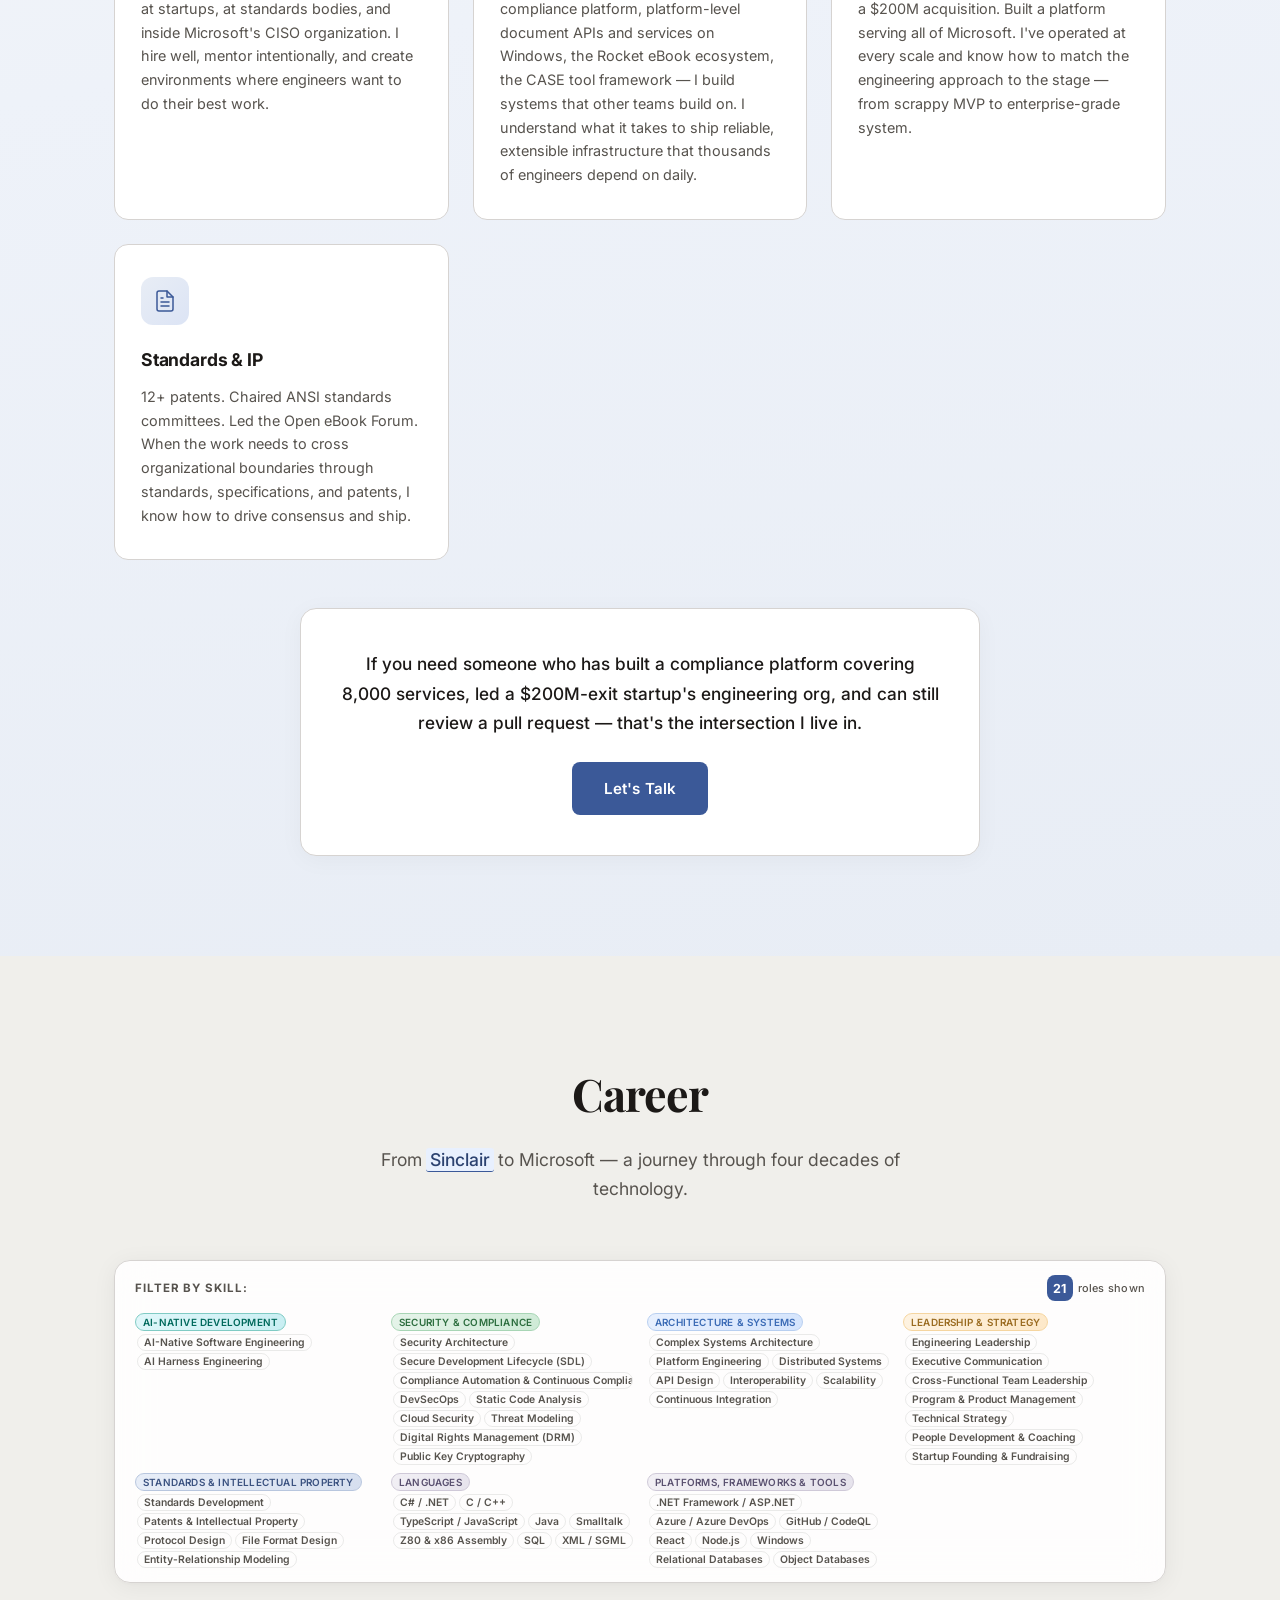
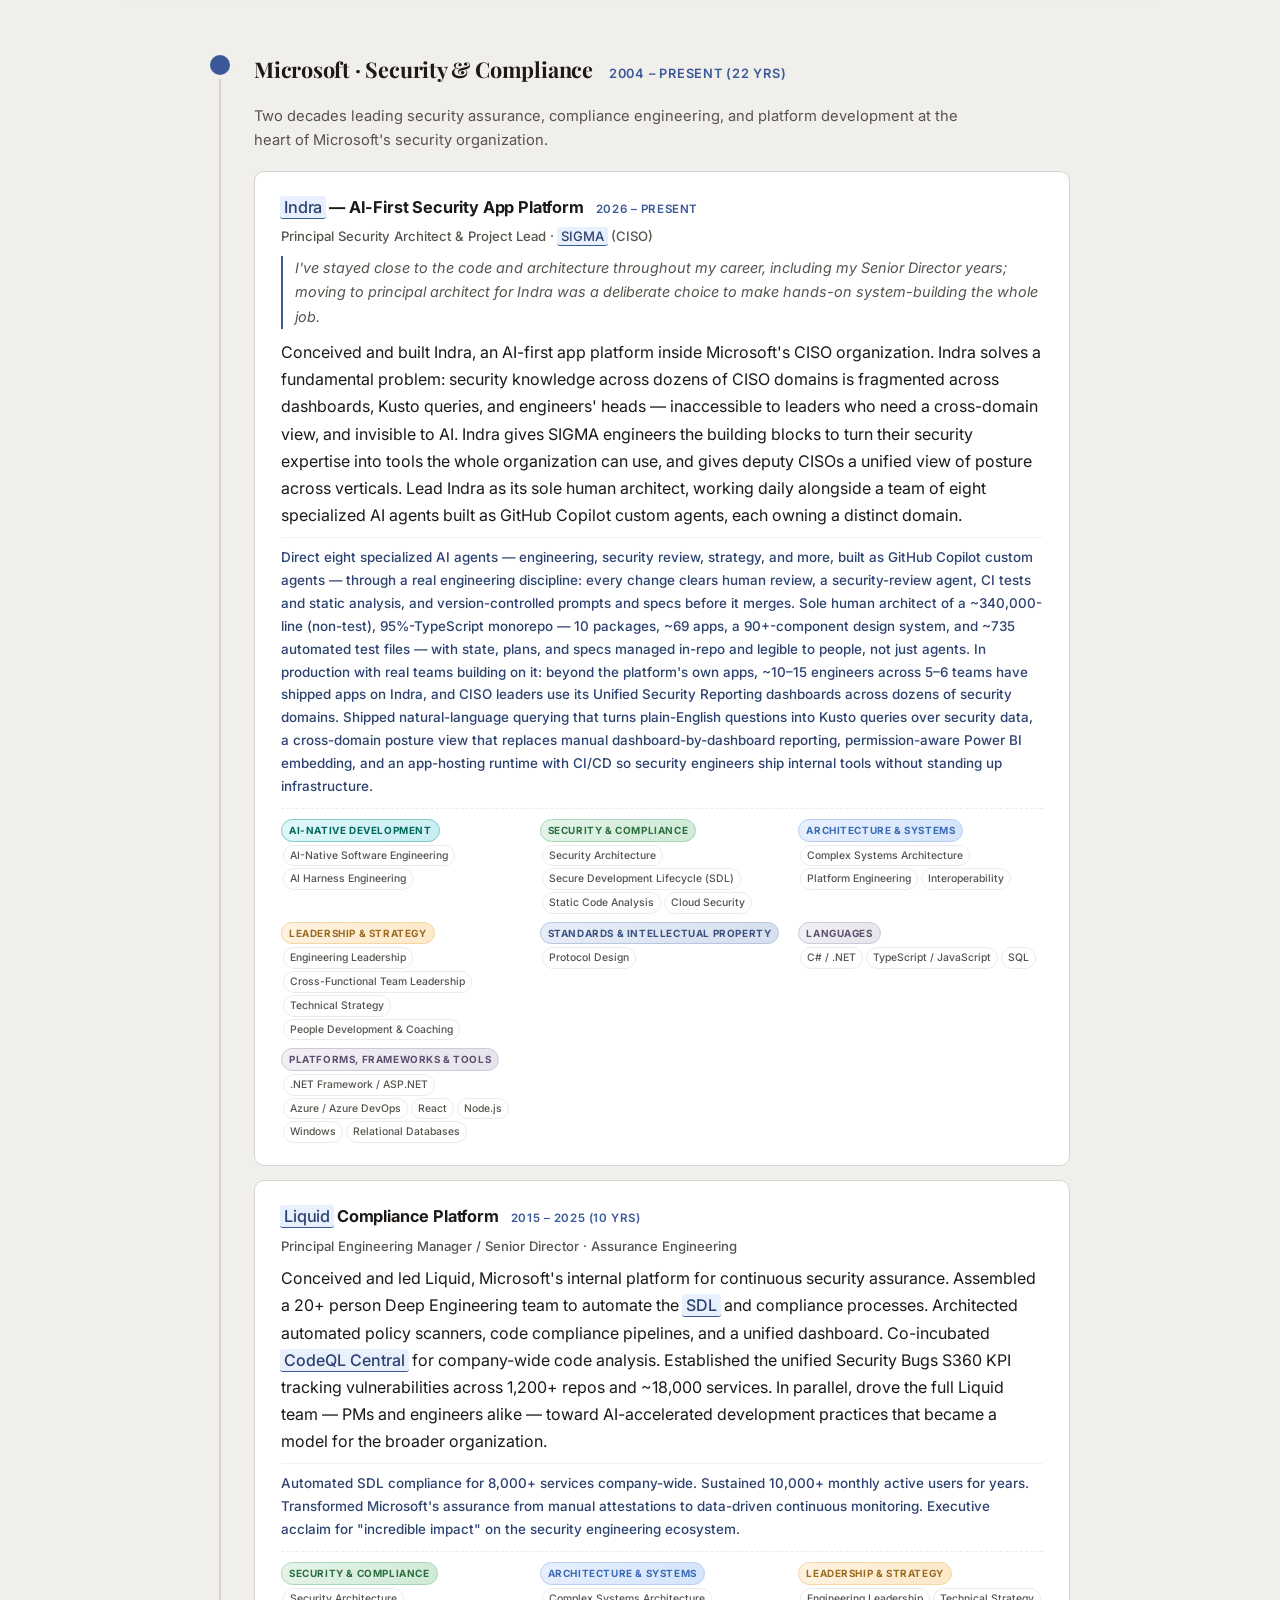
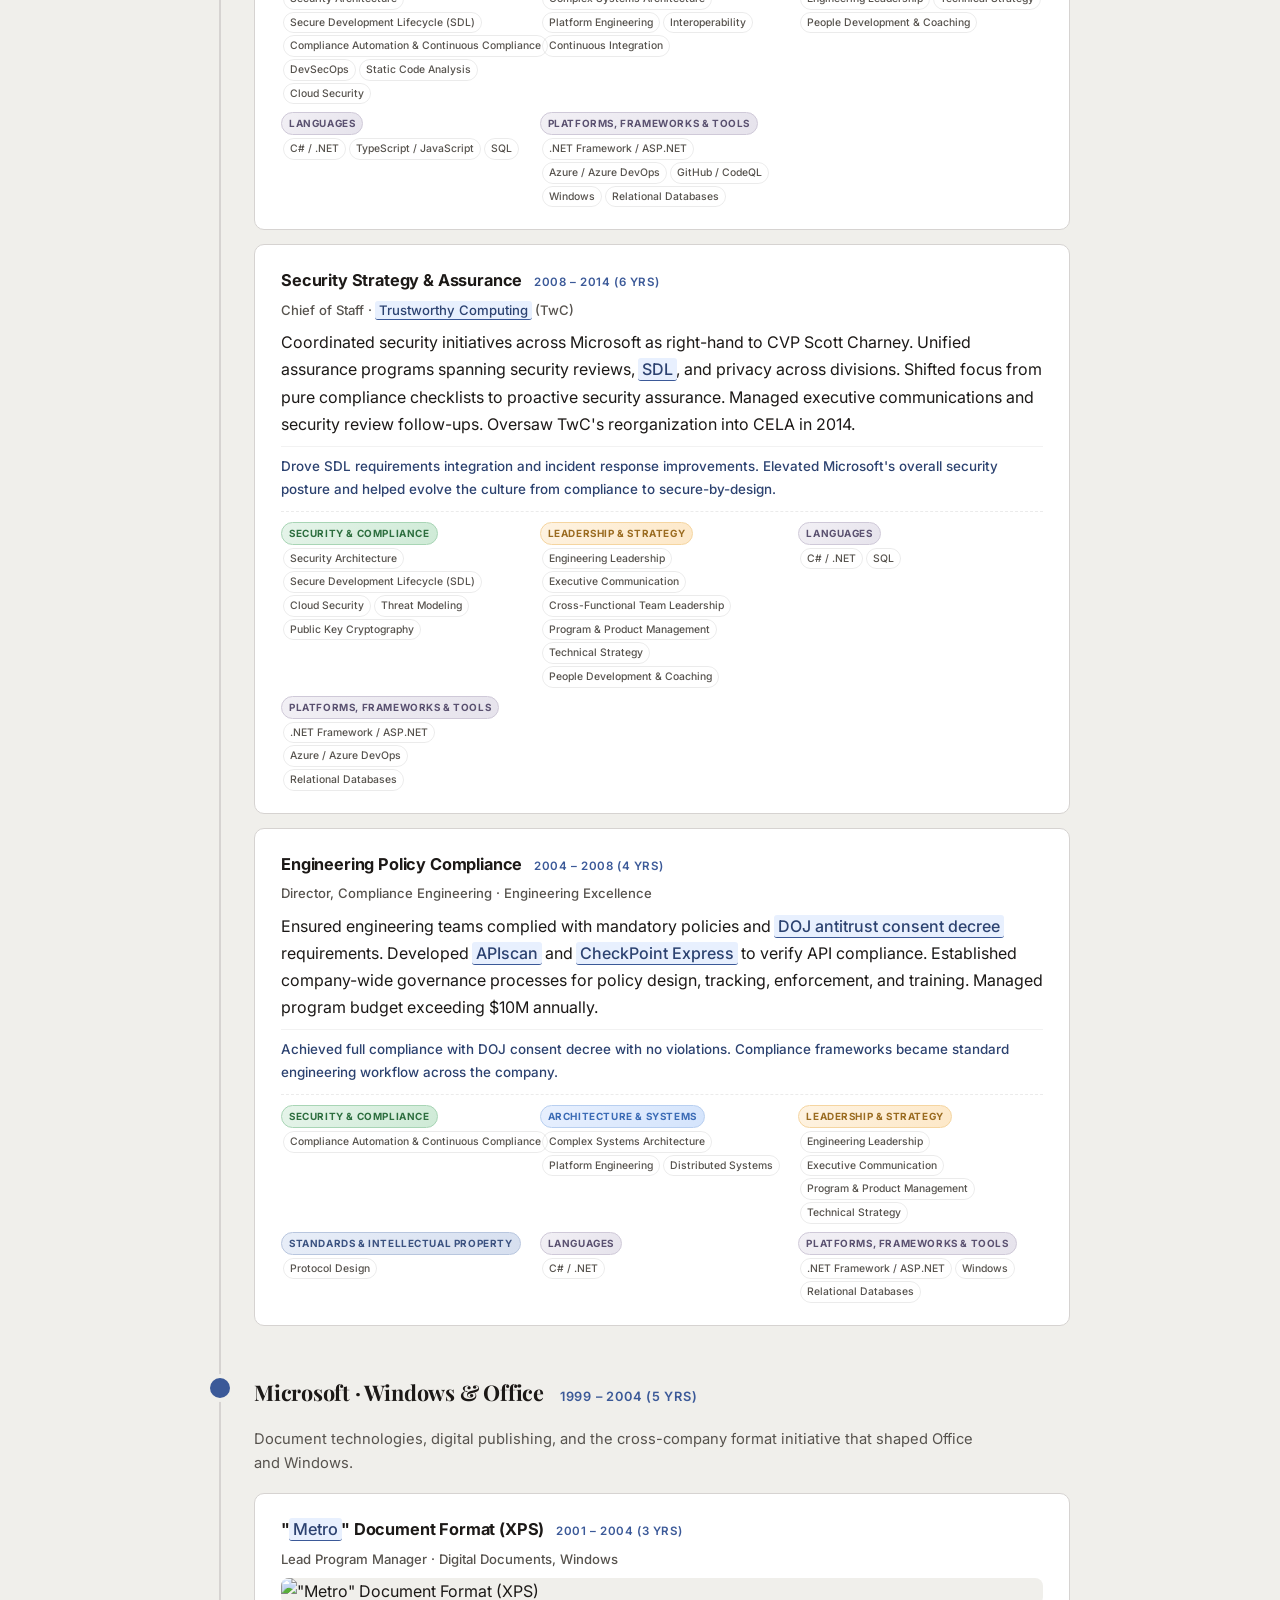
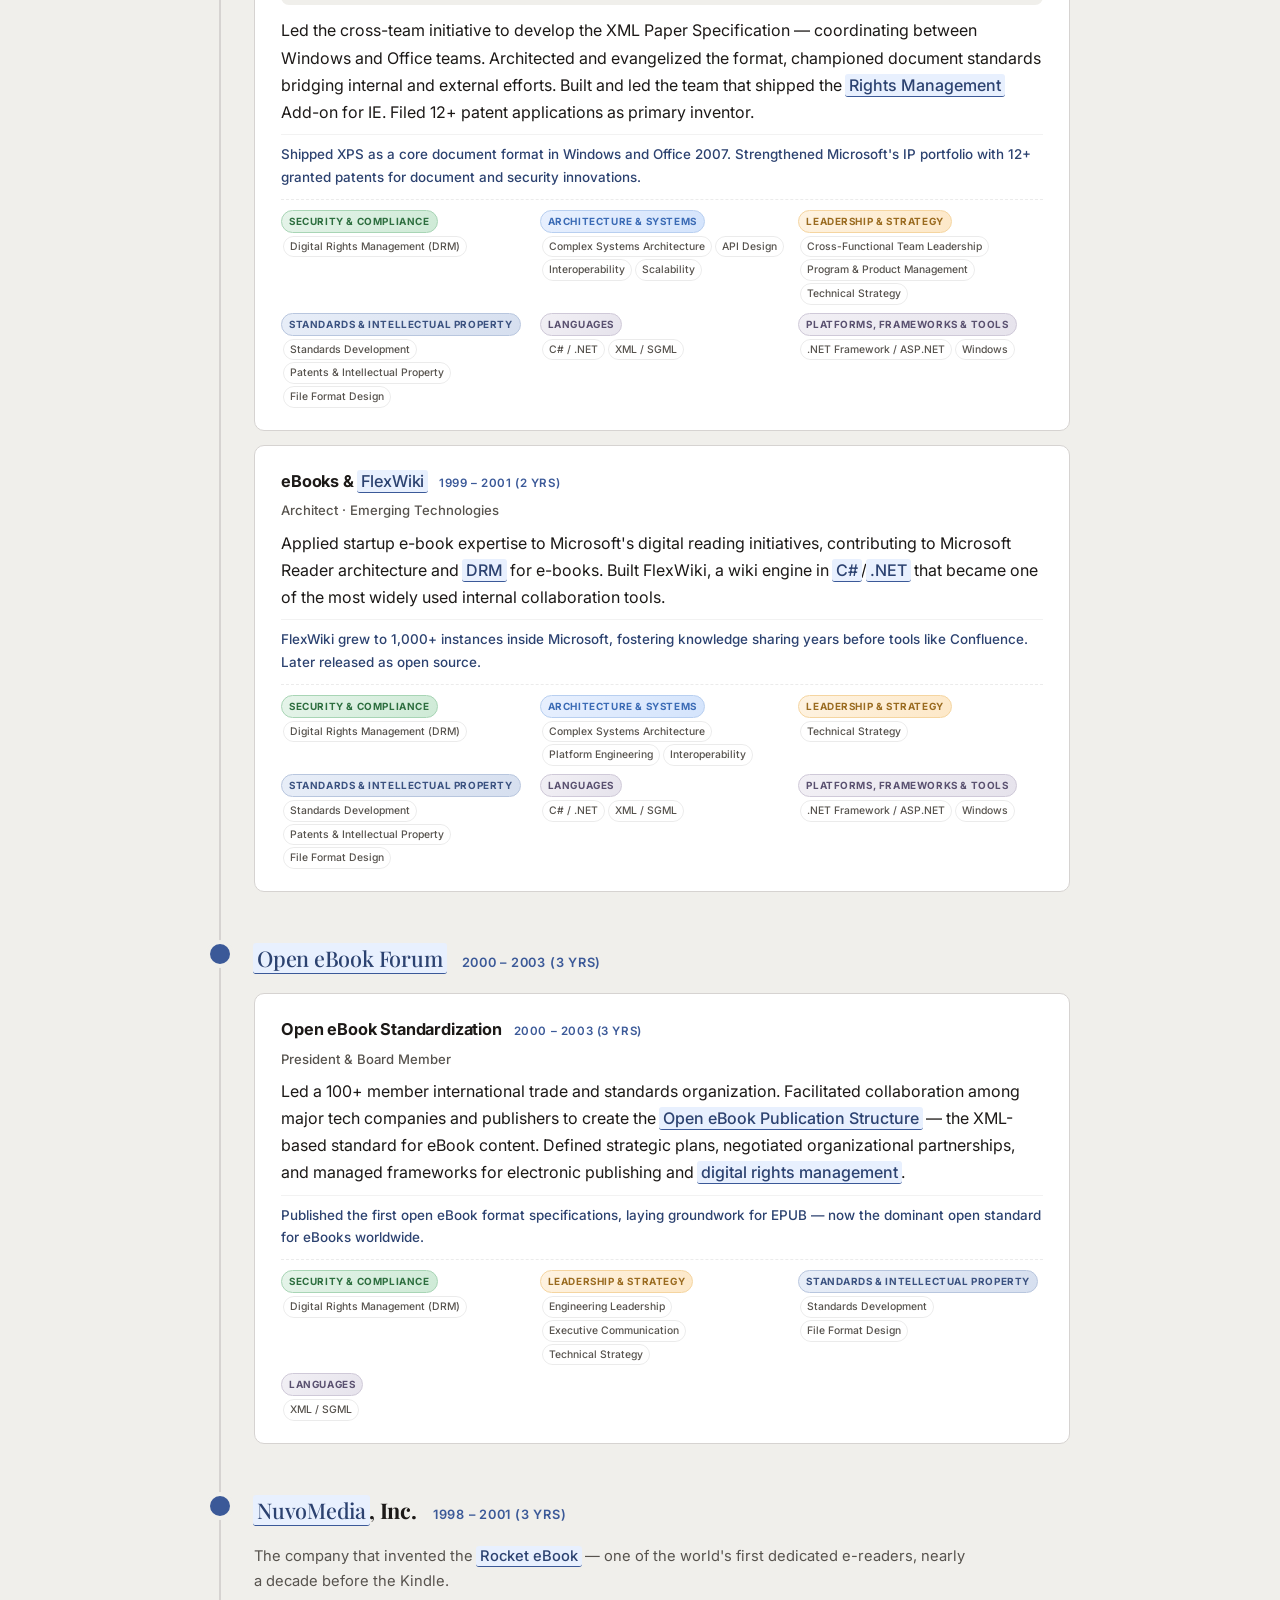
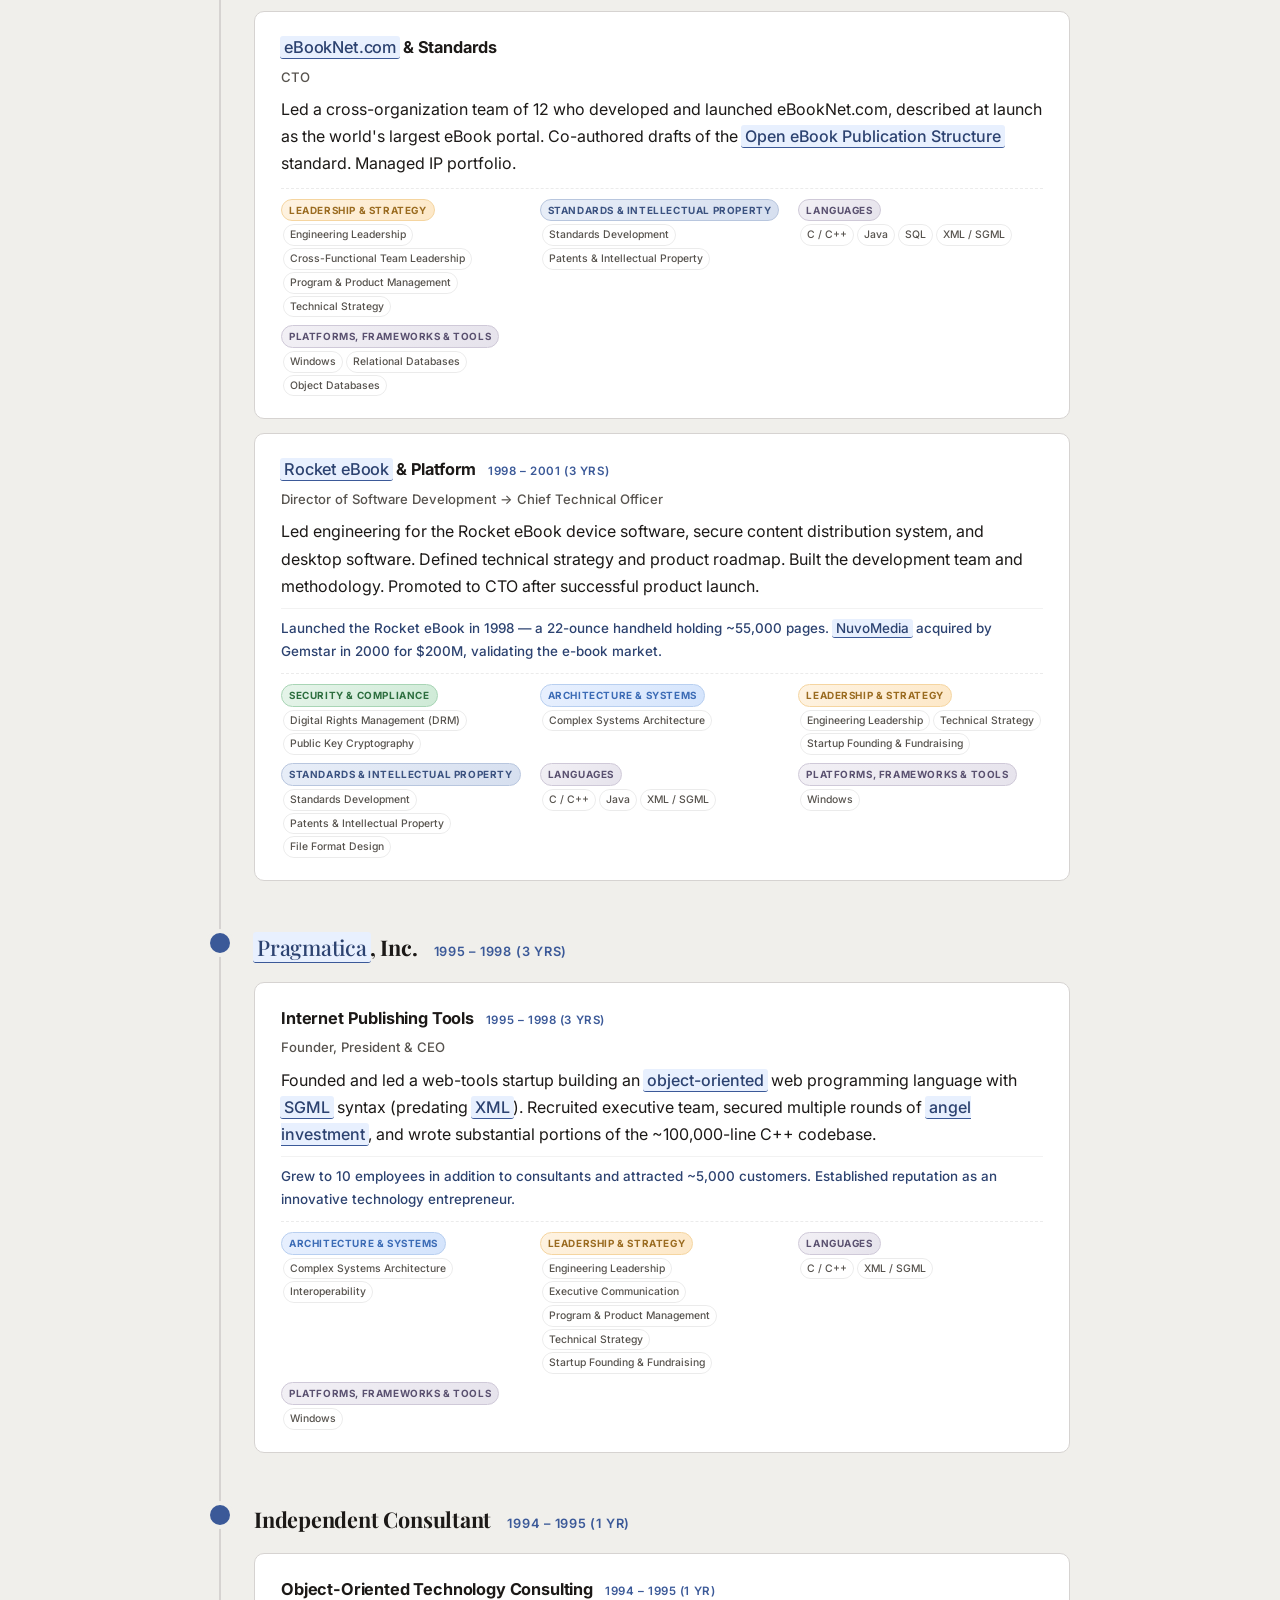
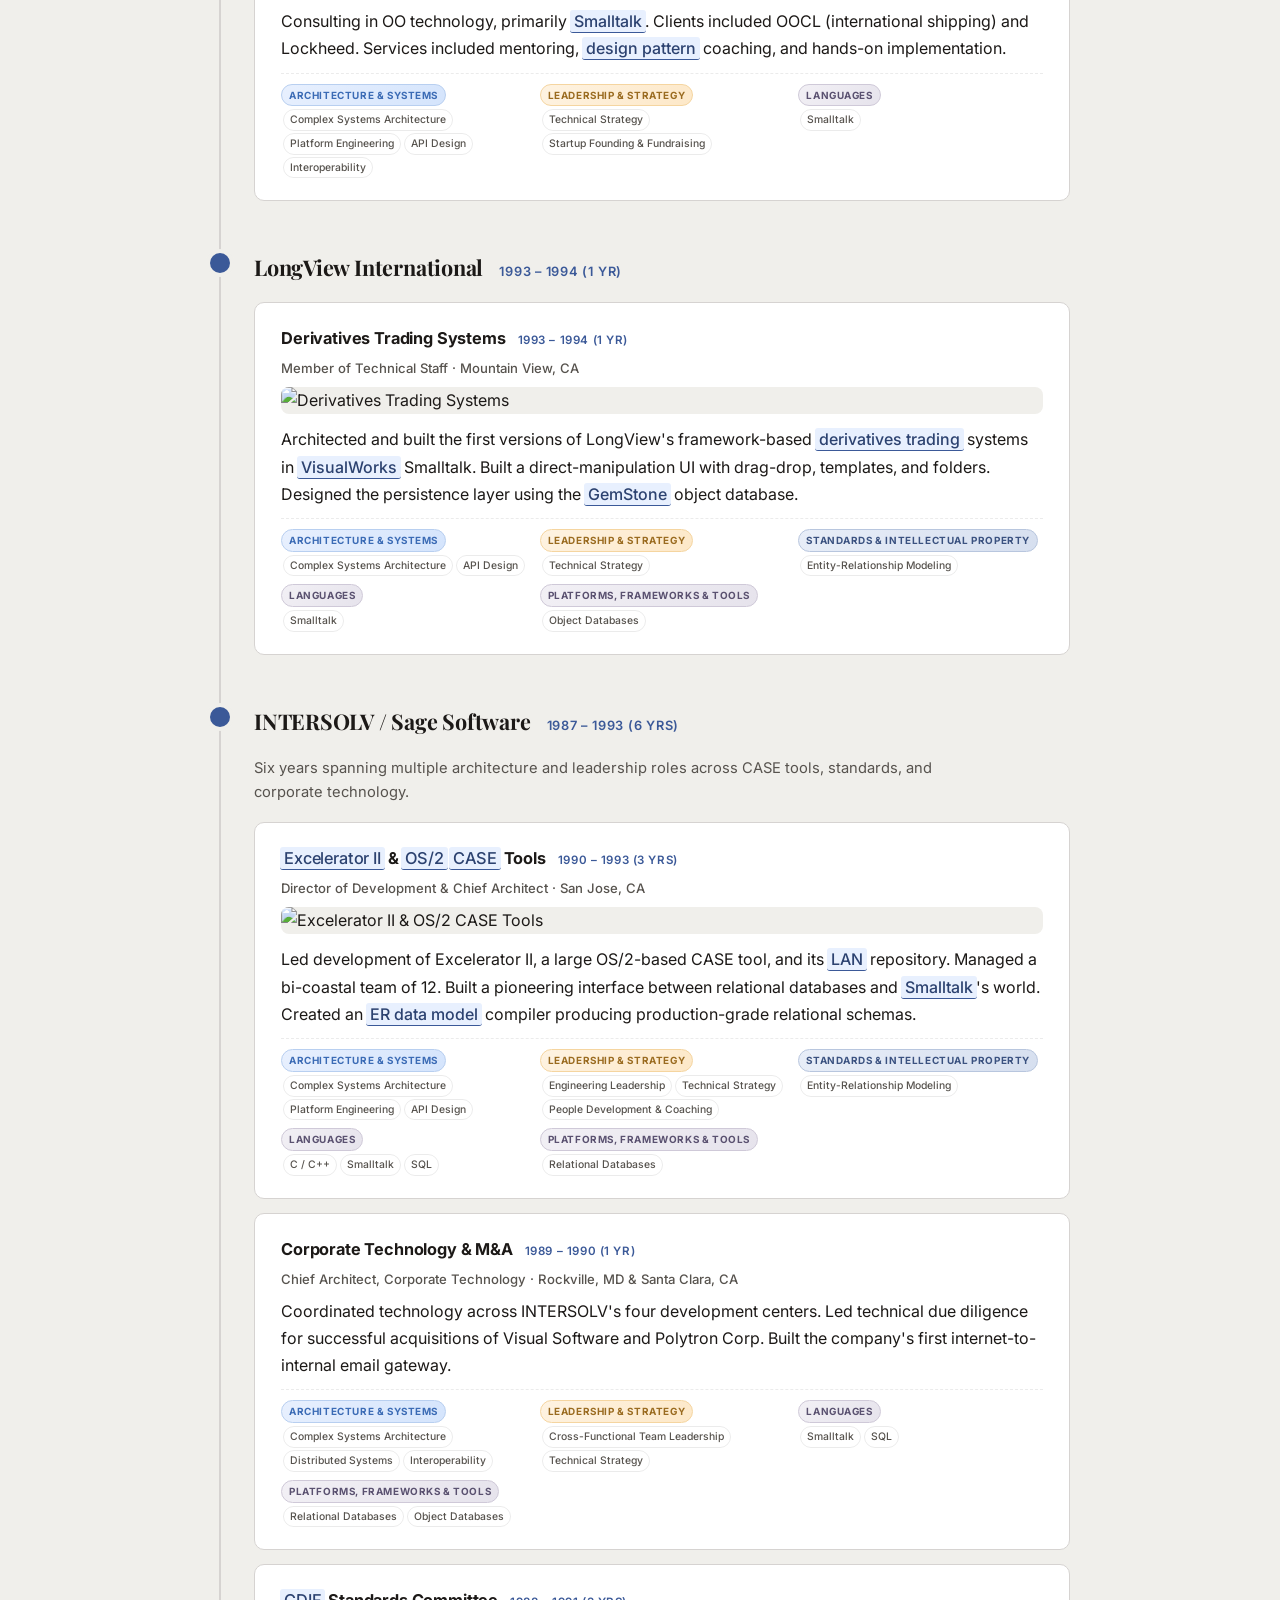
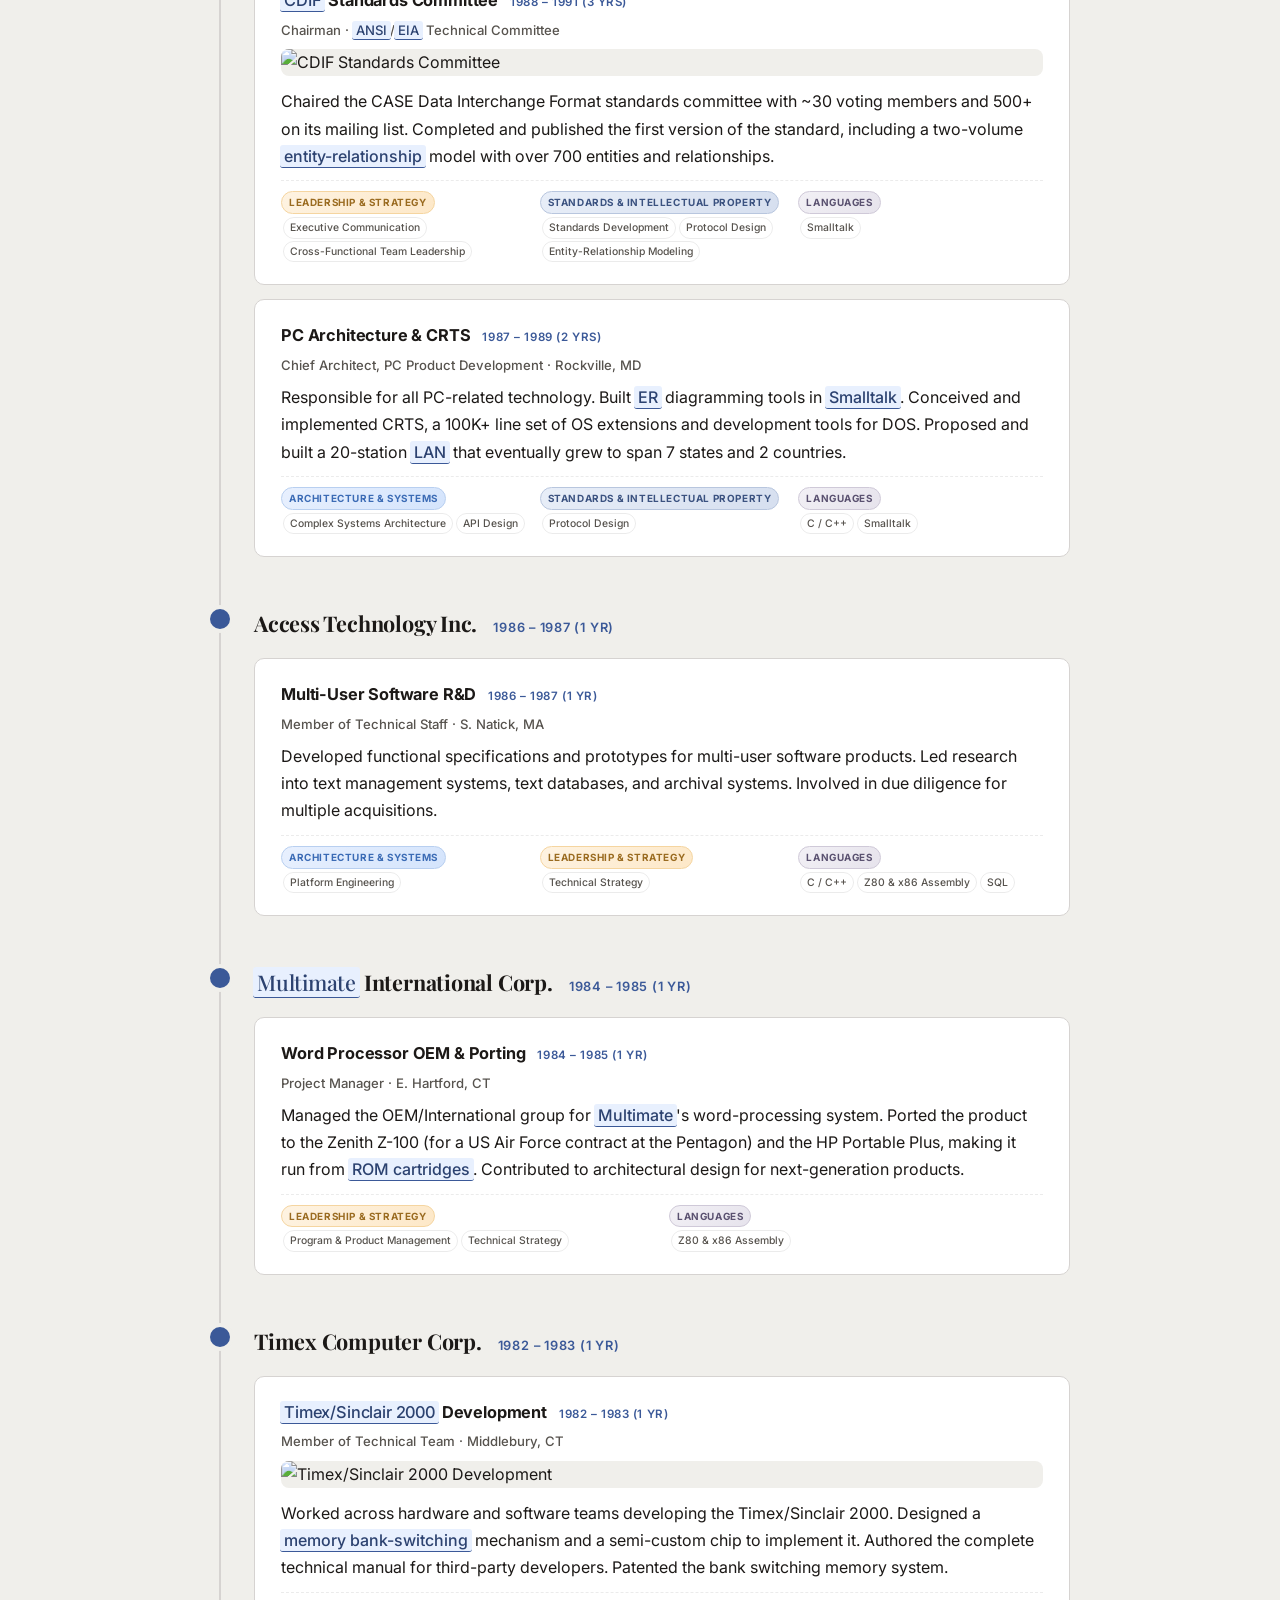
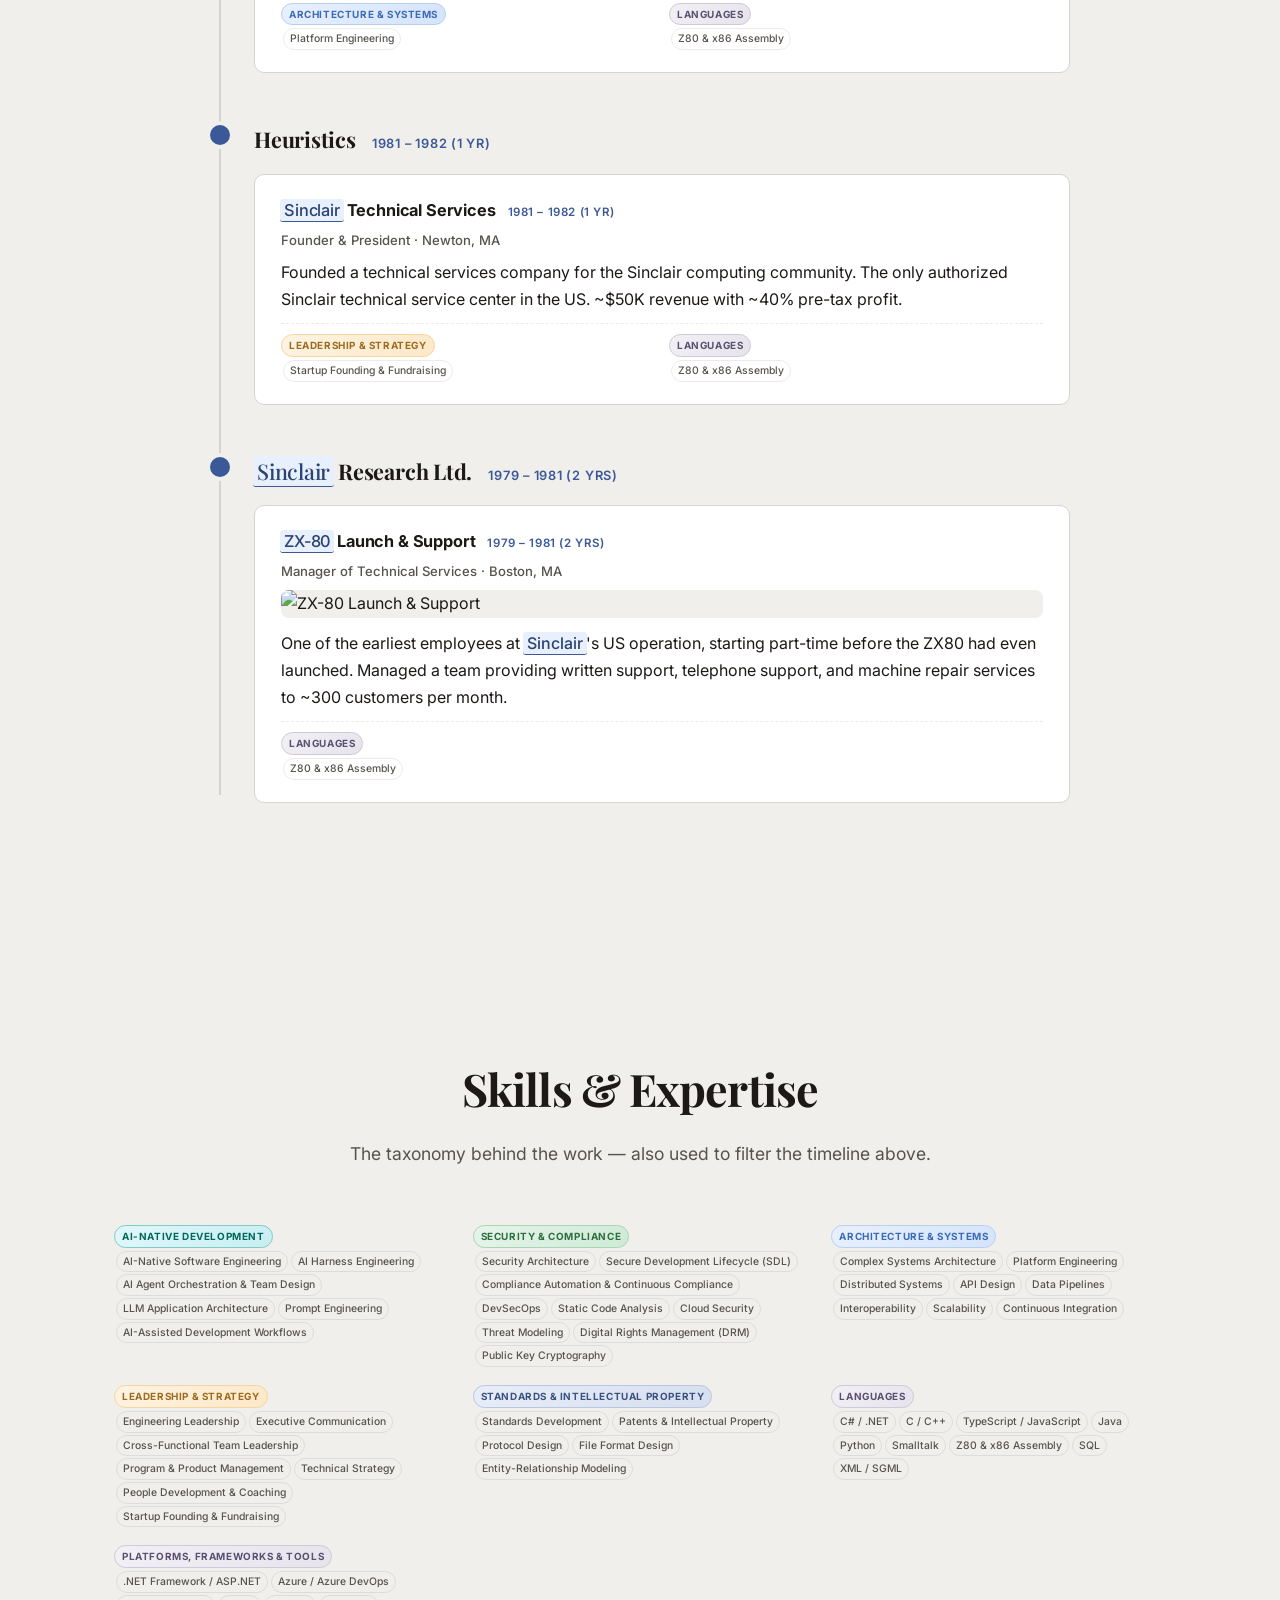
==== commit e41d1993: "Résumé: hyperlink tagged terms to their public references (view-independent) The linear résumé now l" ====
--- a/index.html
+++ b/index.html
@@ -4,7 +4,7 @@
   <meta charset="UTF-8">
   <meta name="viewport" content="width=device-width, initial-scale=1.0">
   <title>David Ornstein</title>
-  <link rel="stylesheet" href="styles.css?v=16">
+  <link rel="stylesheet" href="styles.css?v=17">
   <link rel="preconnect" href="https://fonts.googleapis.com">
   <link rel="preconnect" href="https://fonts.gstatic.com" crossorigin>
   <link href="https://fonts.googleapis.com/css2?family=Inter:wght@300;400;500;600;700&family=Playfair+Display:wght@400;600;700&display=swap" rel="stylesheet">
@@ -239,6 +239,6 @@
   <script src="vendor/js-yaml.min.js"></script>
   <script src="glossary.js?v=4"></script>
   <script src="script.js?v=12"></script>
-  <script src="app.js?v=6"></script>
+  <script src="app.js?v=7"></script>
 </body>
 </html>
--- a/styles.css
+++ b/styles.css
@@ -2637,6 +2637,16 @@
 .linear-role-org { color: var(--color-accent-dark); font-size: .9rem; font-weight: 500; margin-bottom: 4px; }
 .linear-role-loc { color: var(--color-text-muted); font-weight: 400; }
 .linear-role-note { font-style: italic; color: var(--color-text-muted); margin: 4px 0 6px; }
+/* Résumé reference links — clean by default (dark text, light underline), so a
+   printed/PDF résumé stays uncluttered but every link is still clickable. */
+.linear-link {
+  color: inherit;
+  text-decoration: underline;
+  text-decoration-thickness: 1px;
+  text-underline-offset: 2px;
+  text-decoration-color: #b9c0cc;
+}
+.linear-link:hover { text-decoration-color: var(--color-accent); color: var(--color-accent-dark); }
 .linear-role ul { margin: 6px 0 0; padding-left: 20px; }
 .linear-role li { font-size: .9rem; margin-bottom: 3px; }
 .linear-skillrow { font-size: .9rem; margin: 0 0 6px; }
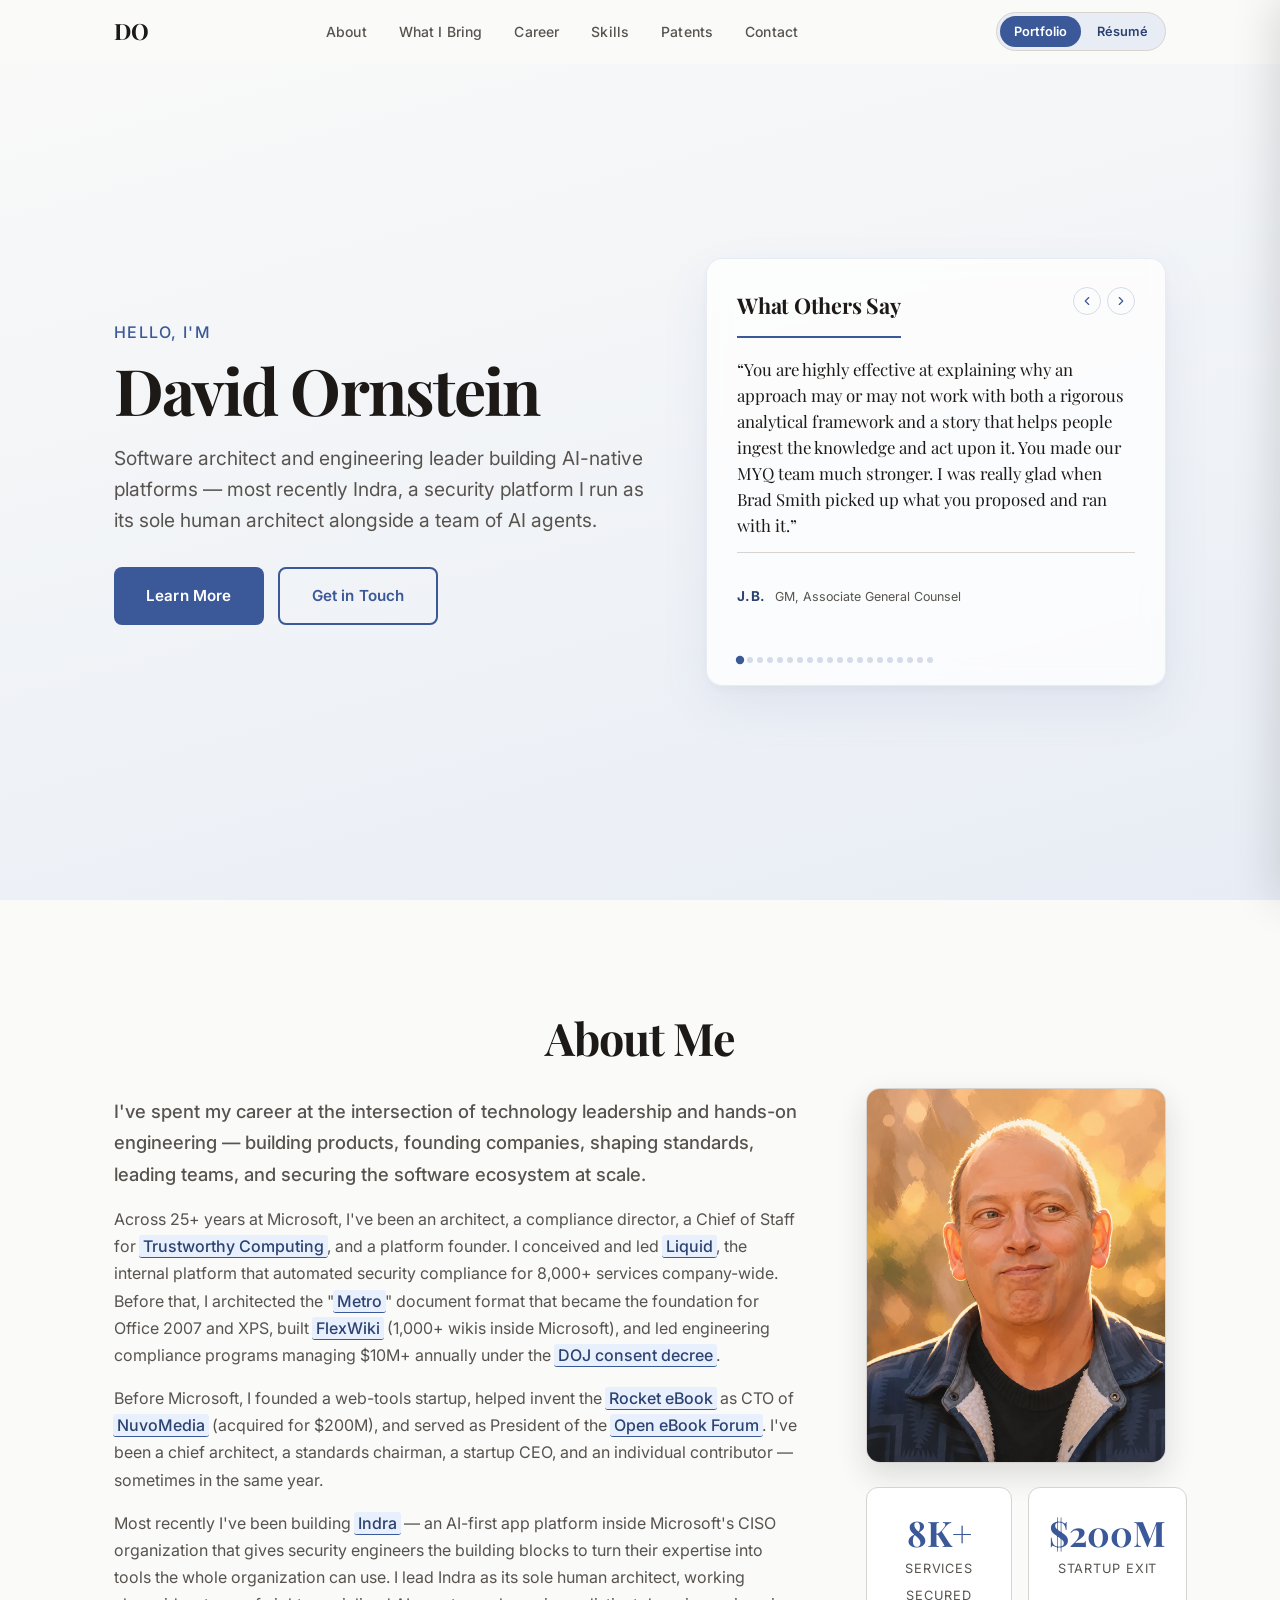
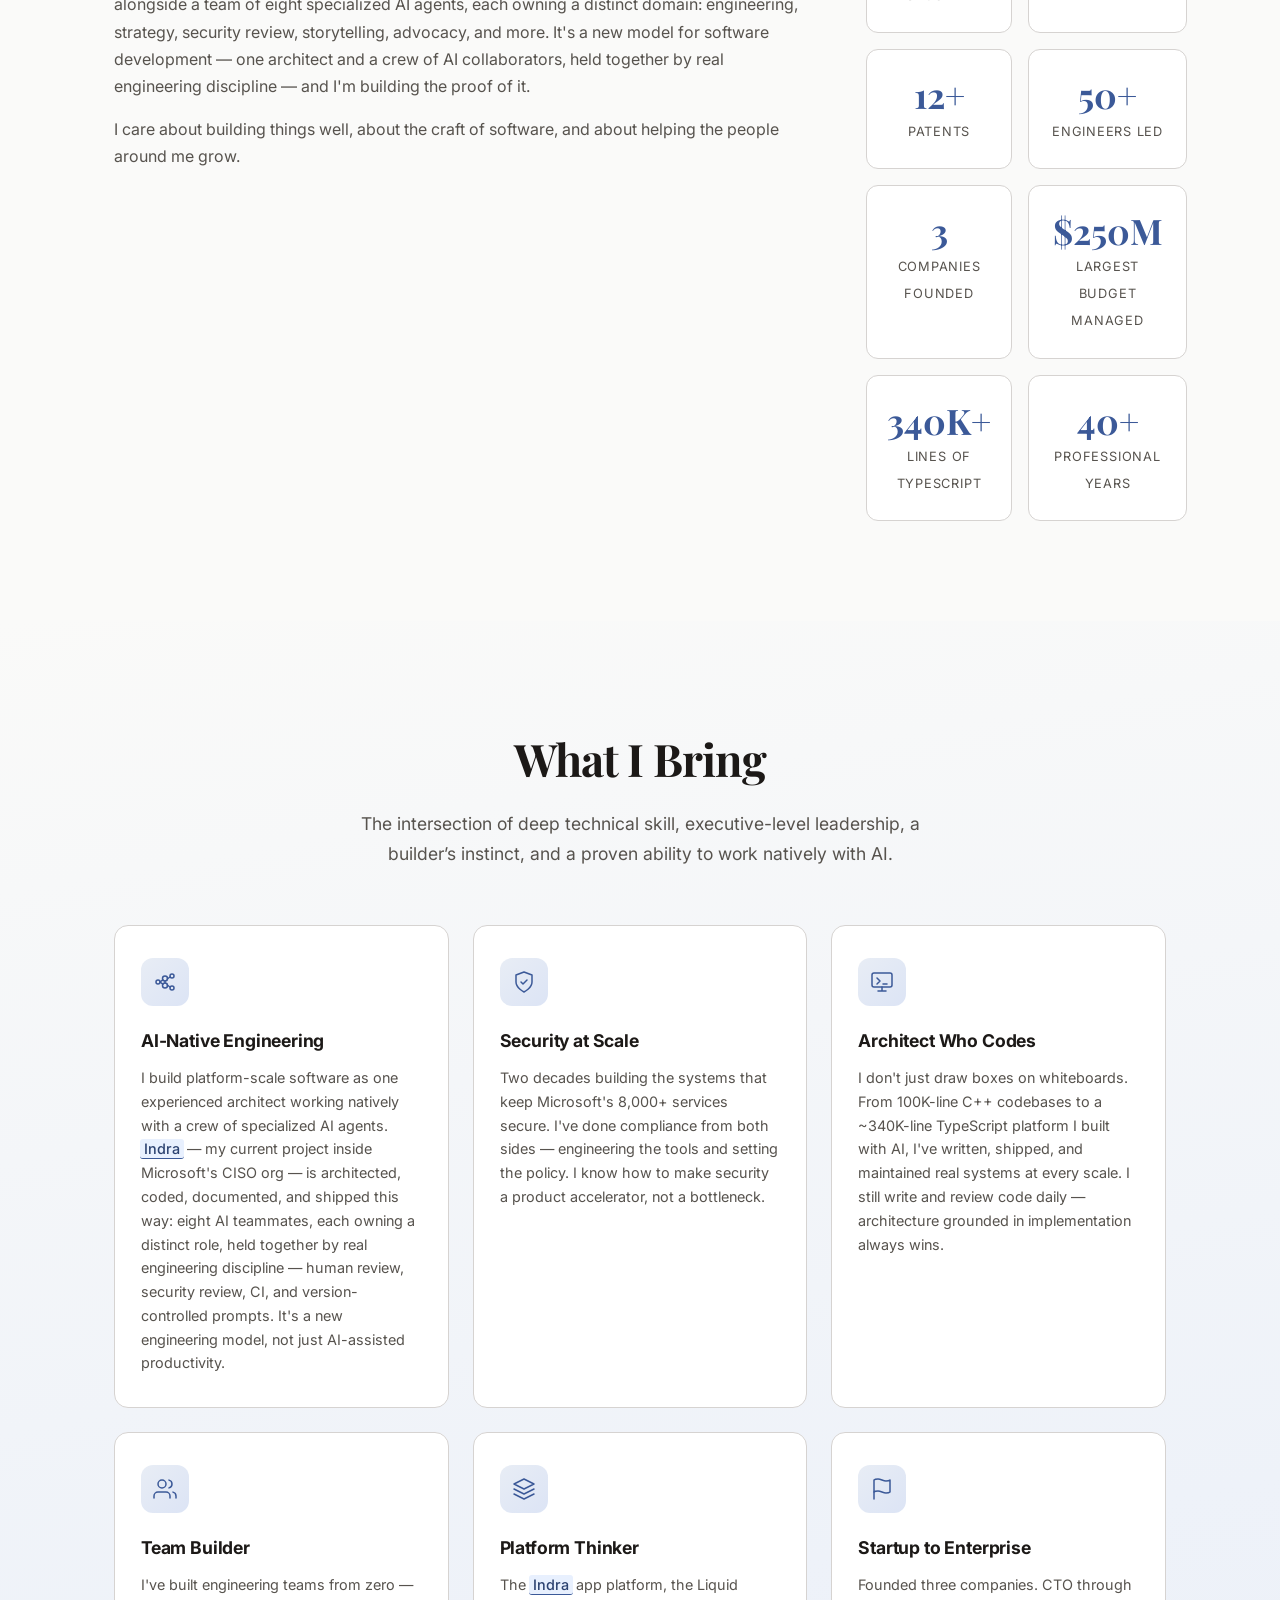
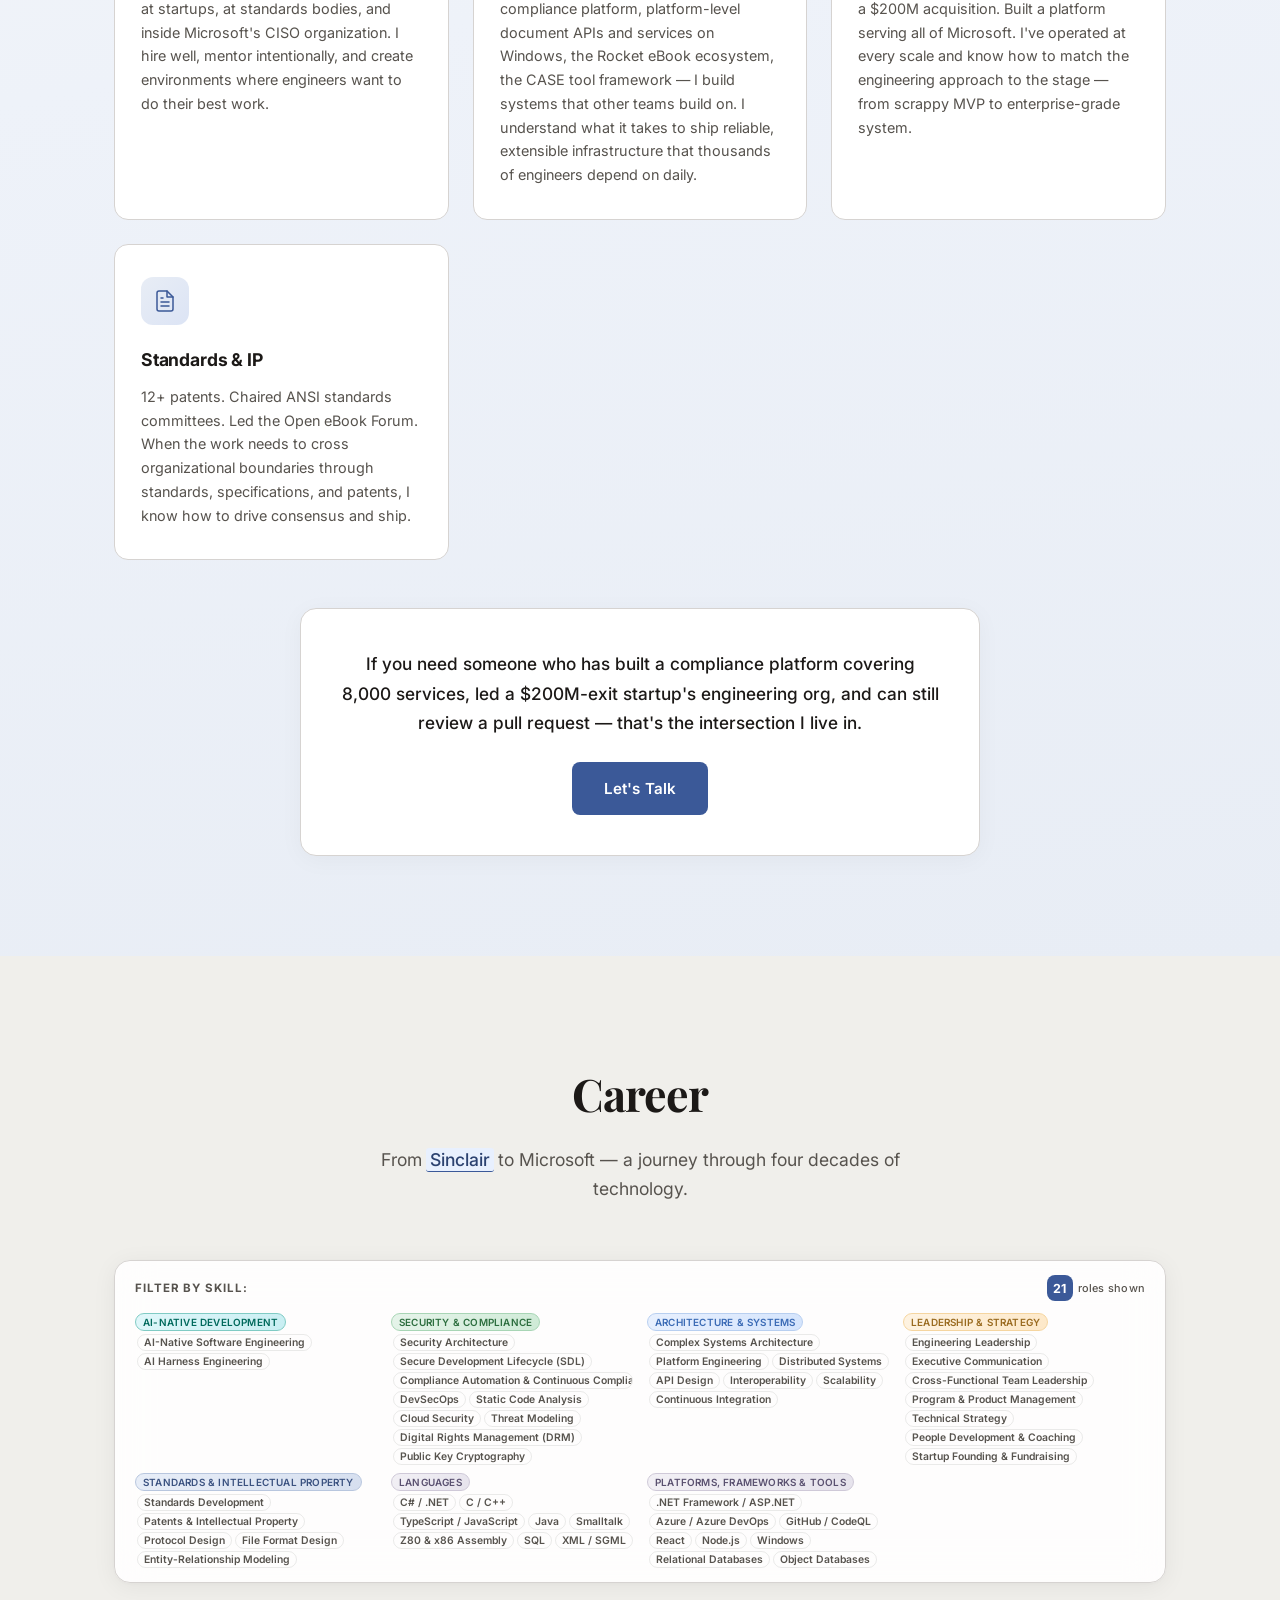
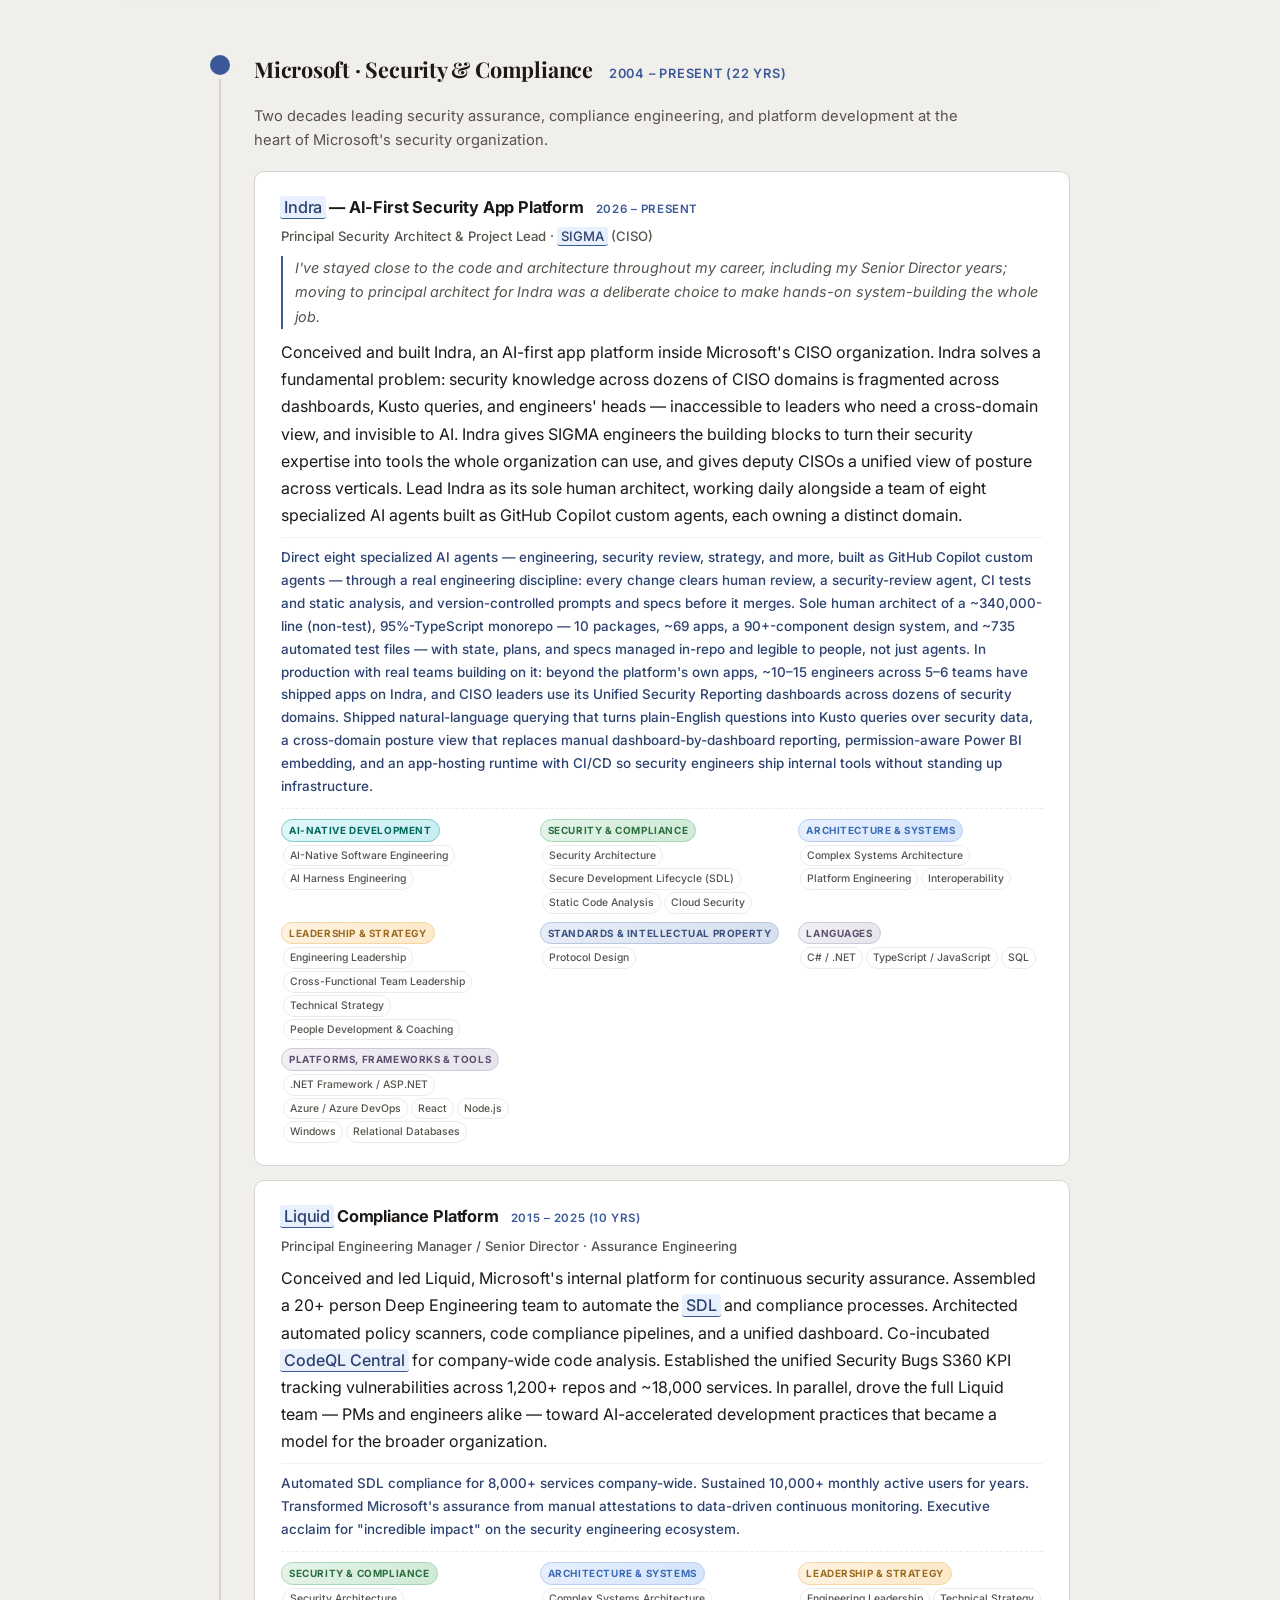
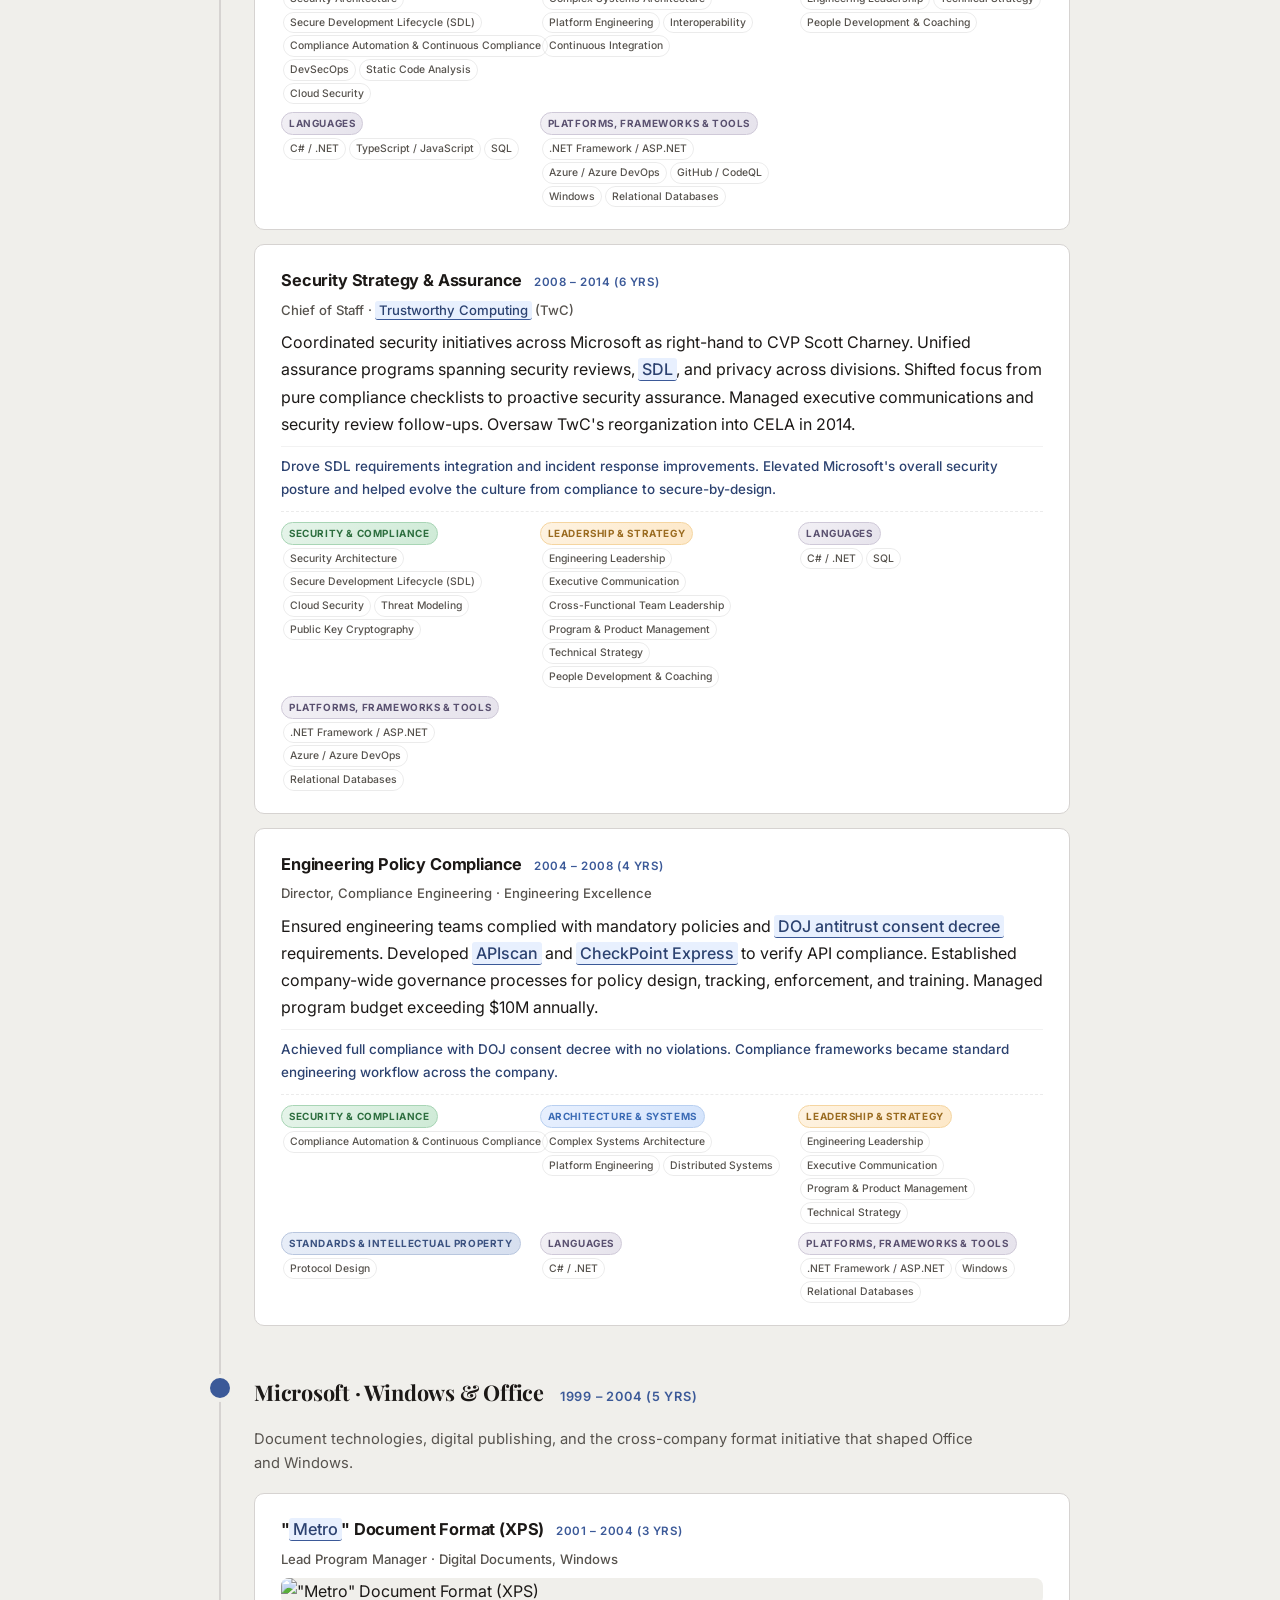
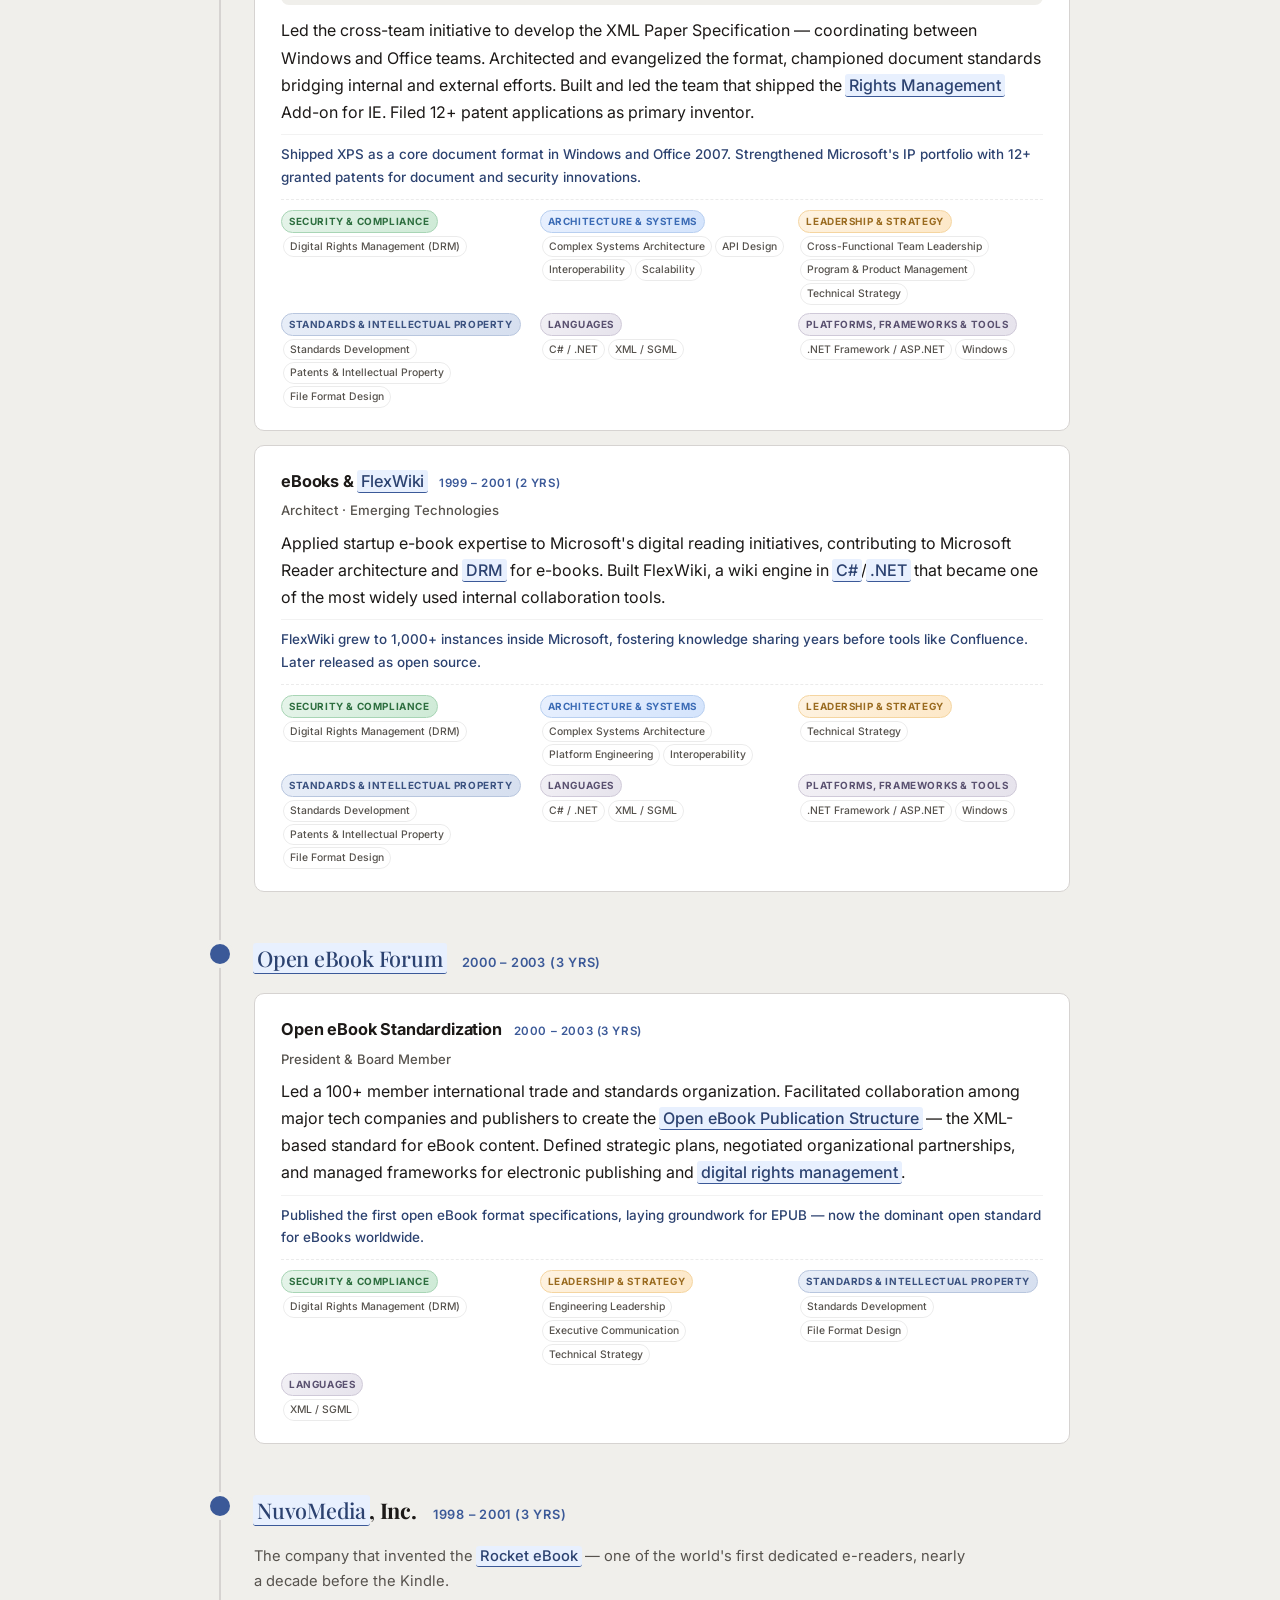
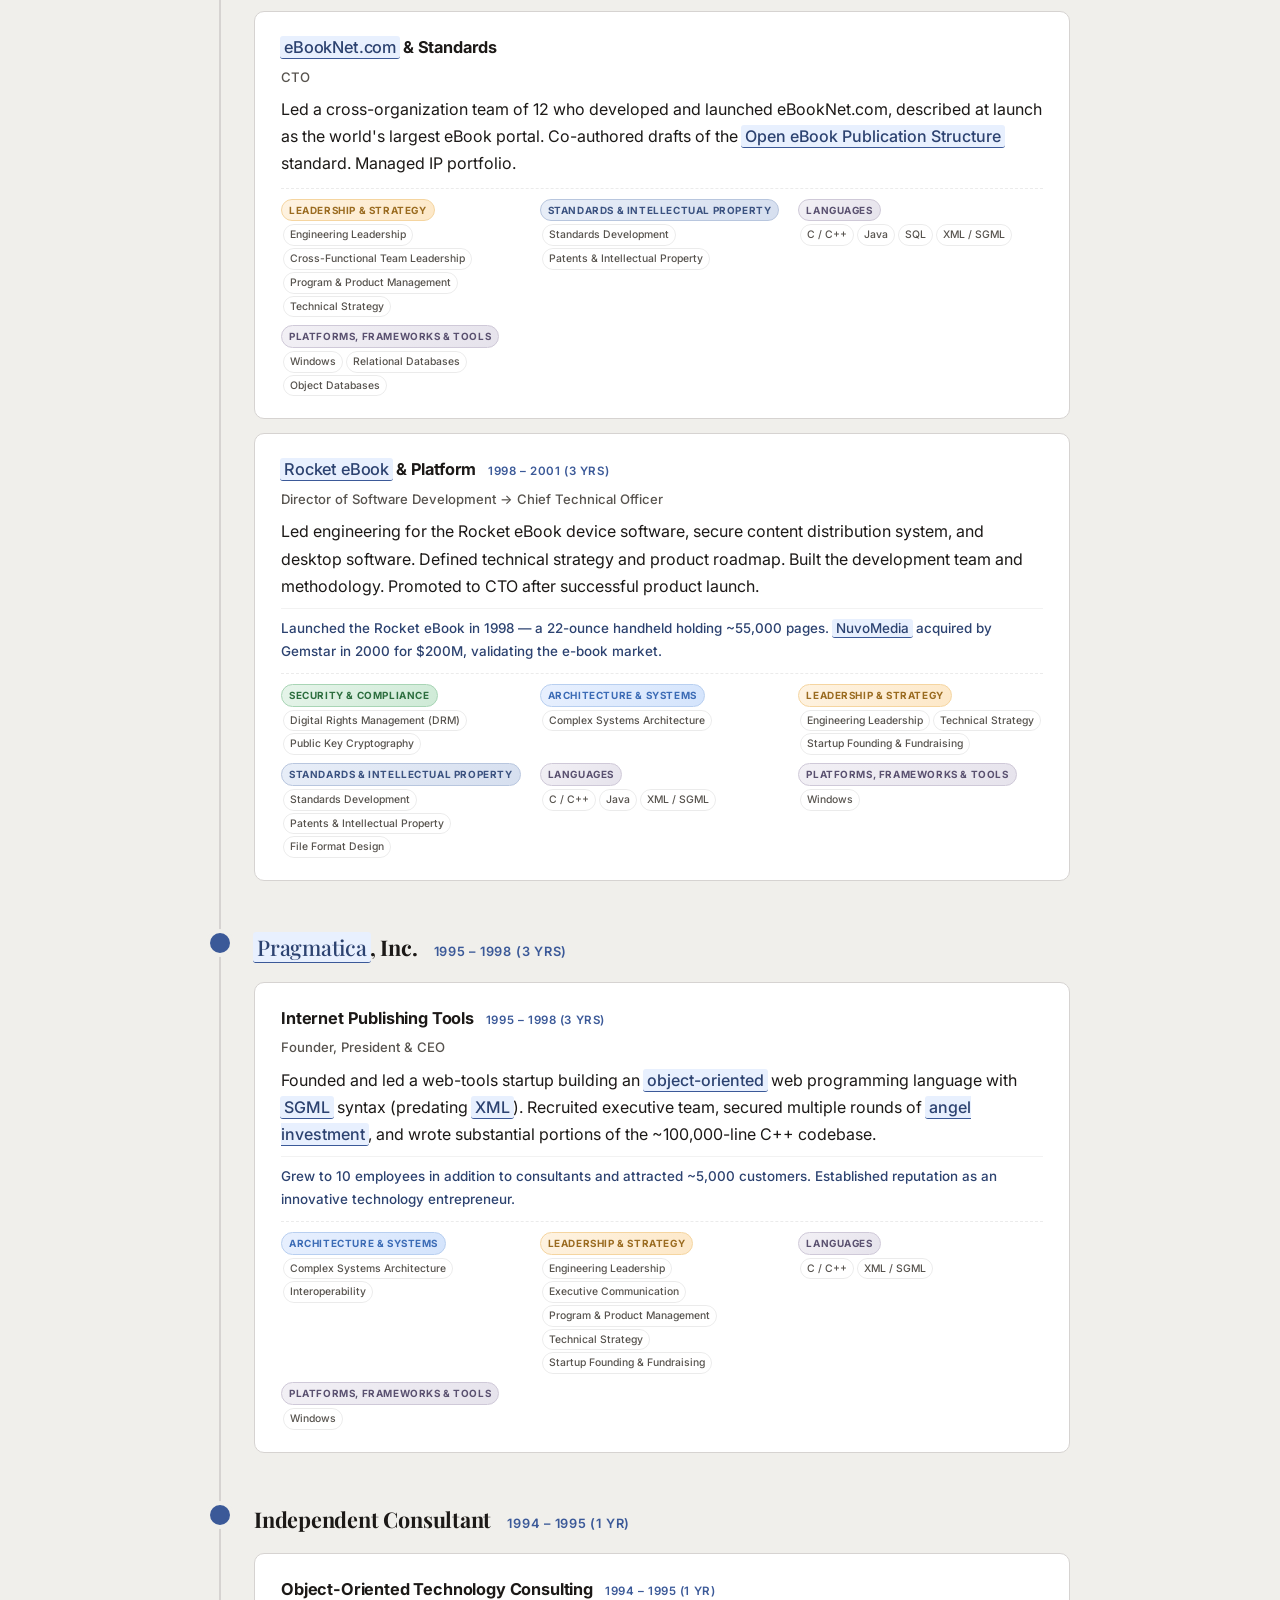
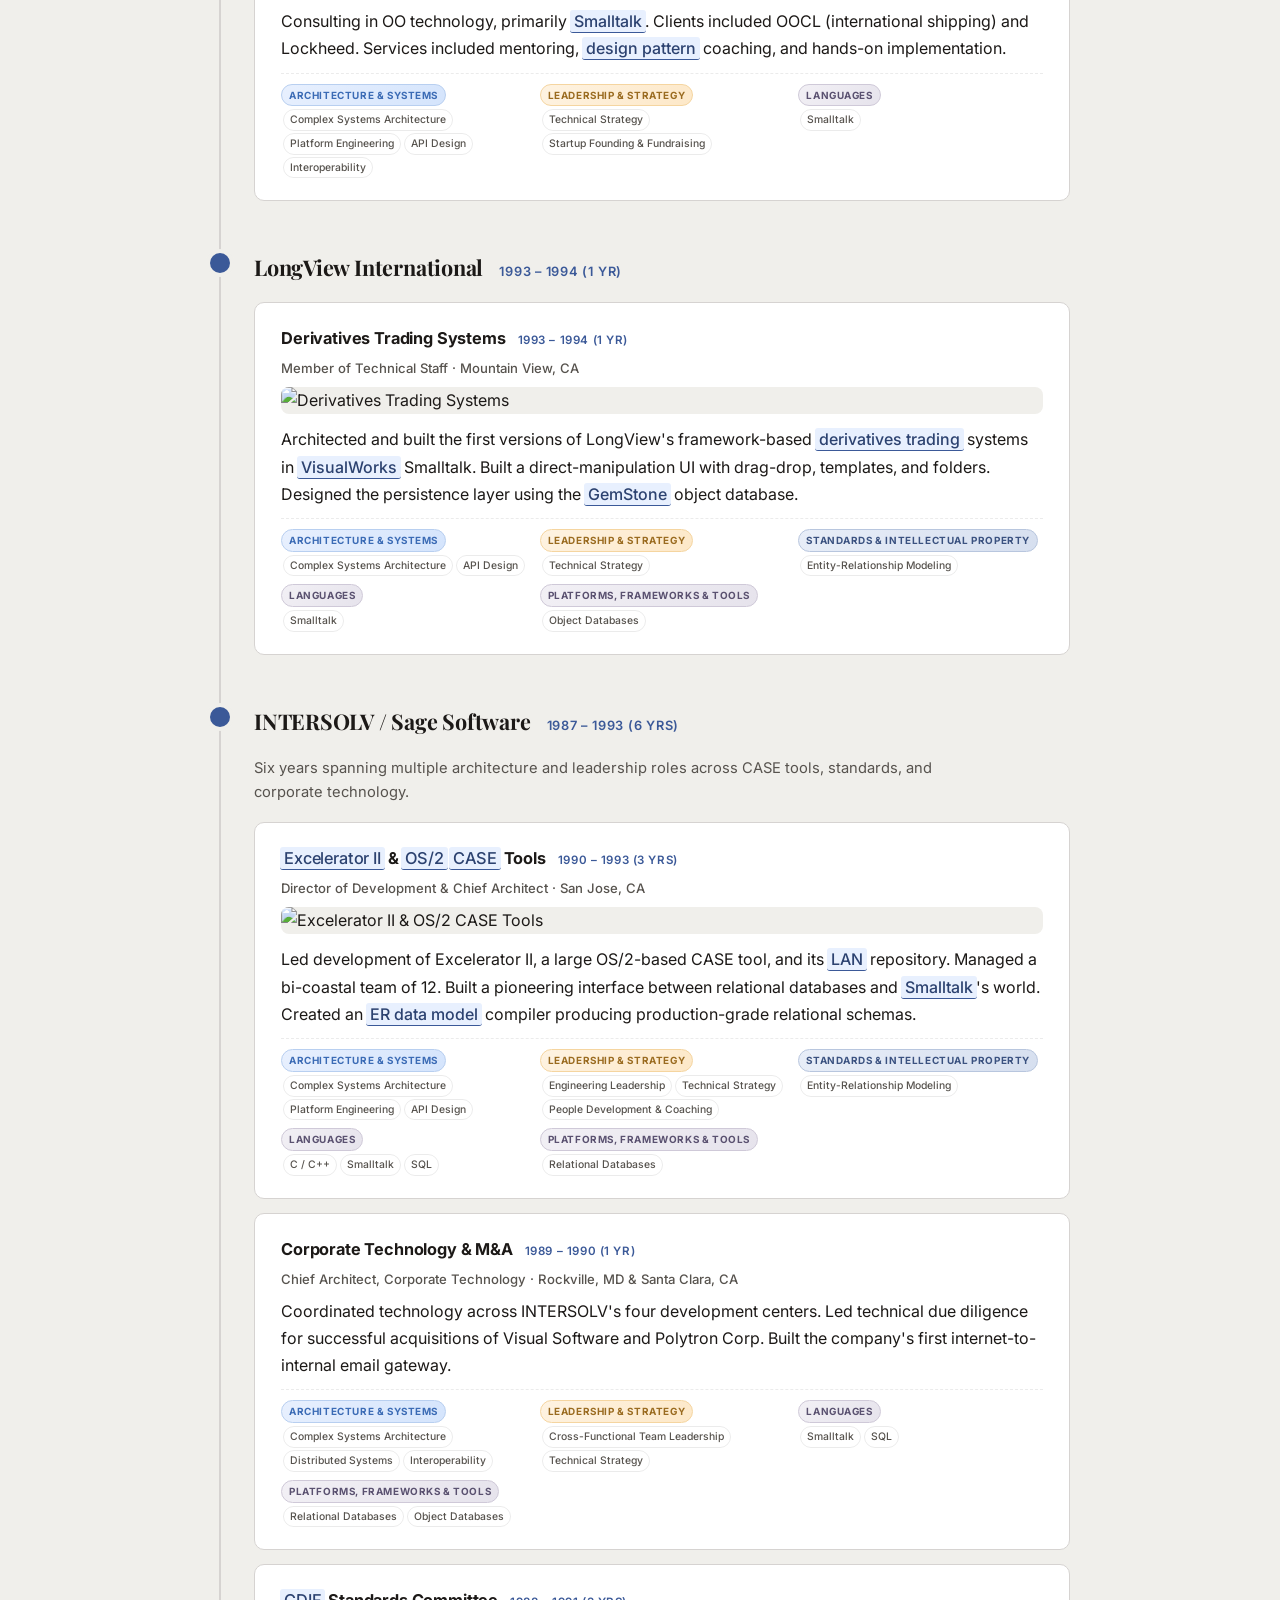
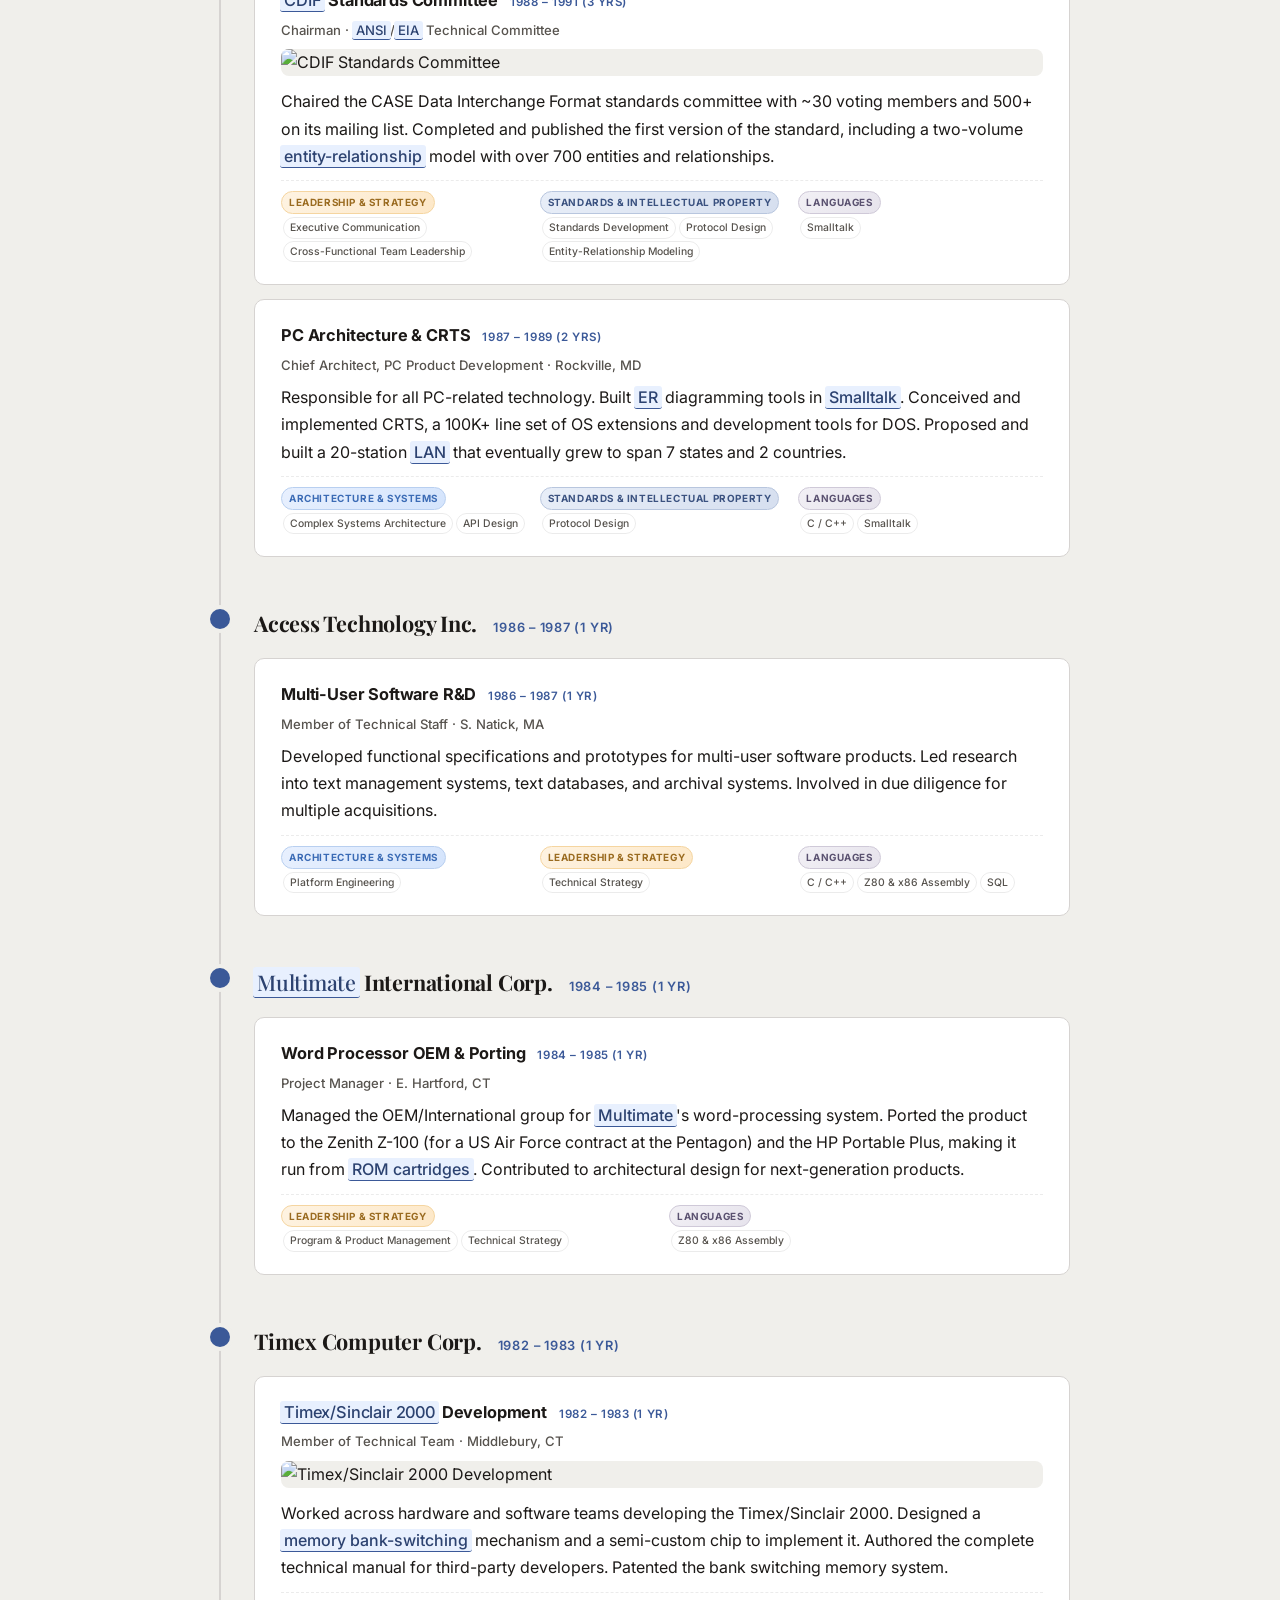
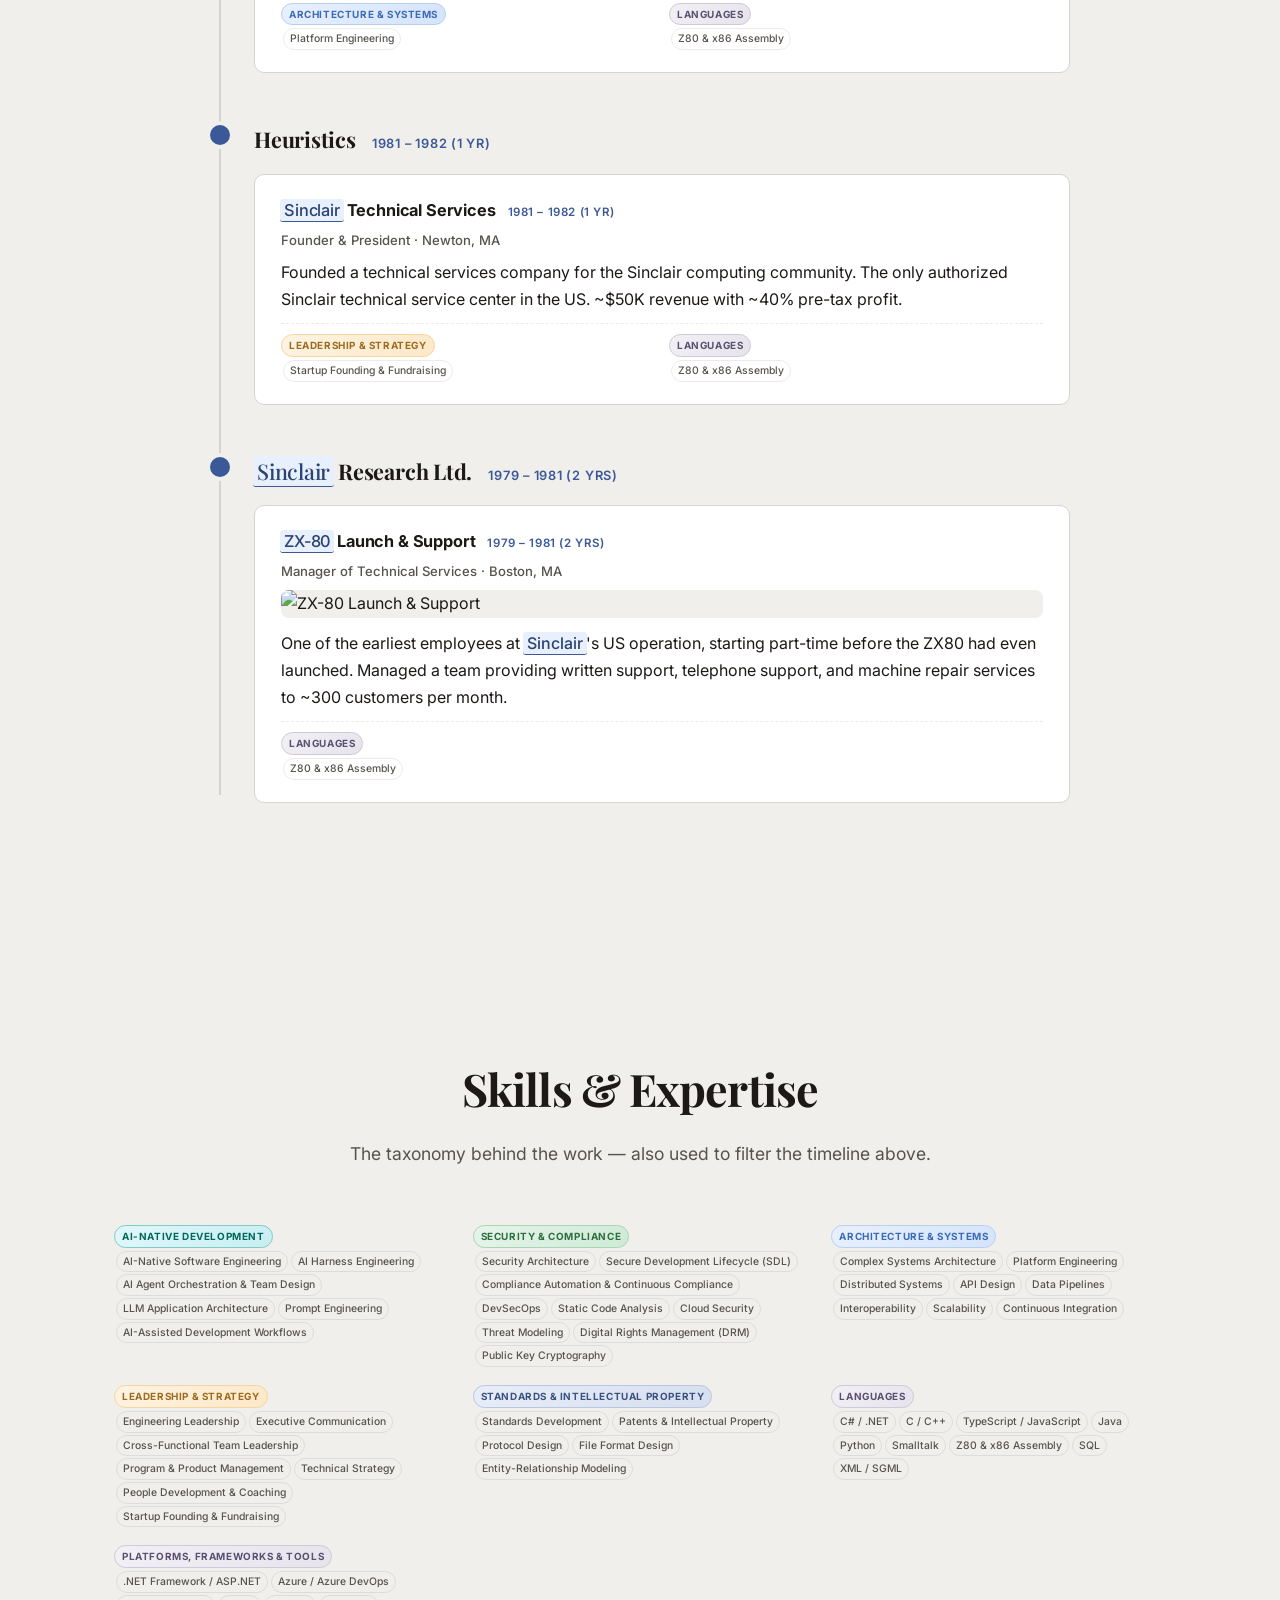
==== commit 2ff4a77d: "Link 'Trustworthy Computing' in both views (add trustworthy-computing term alias) The trustworthy-co" ====
--- a/index.html
+++ b/index.html
@@ -239,6 +239,6 @@
   <script src="vendor/js-yaml.min.js"></script>
   <script src="glossary.js?v=4"></script>
   <script src="script.js?v=12"></script>
-  <script src="app.js?v=7"></script>
+  <script src="app.js?v=8"></script>
 </body>
 </html>
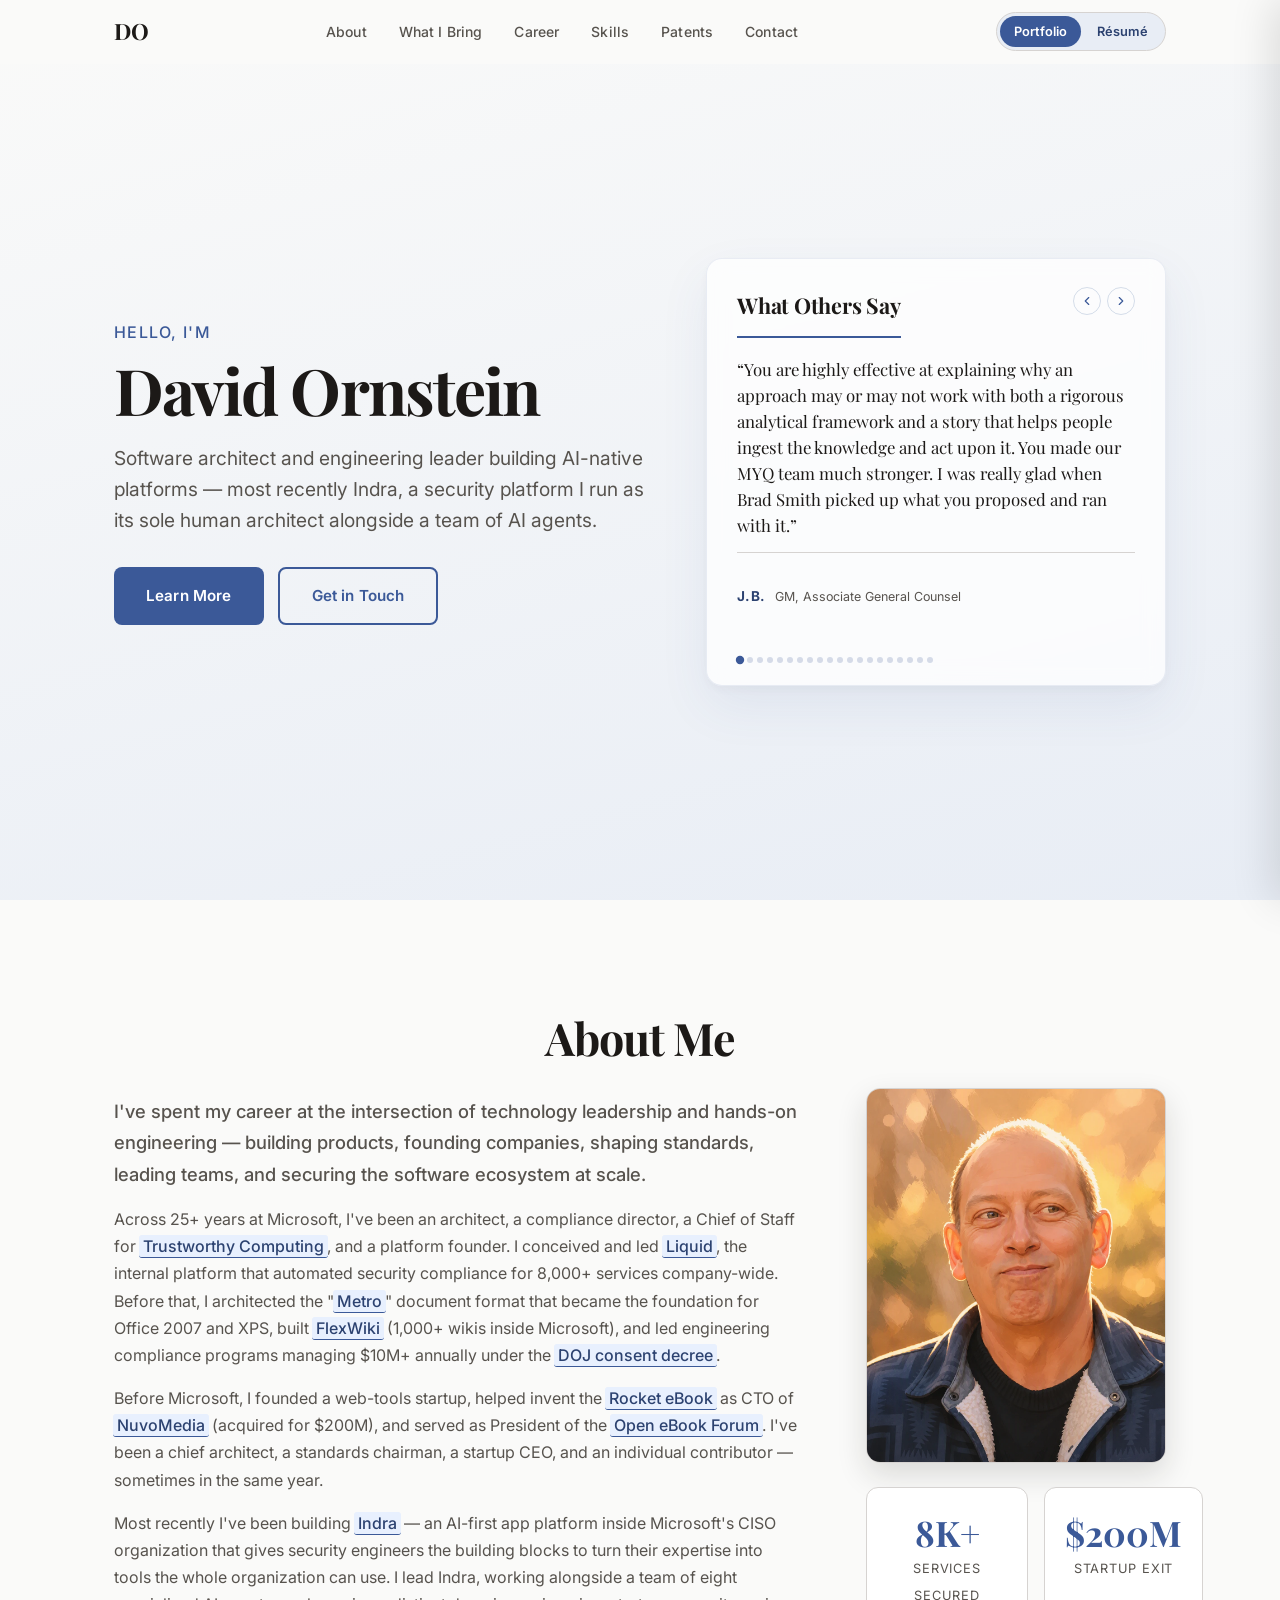
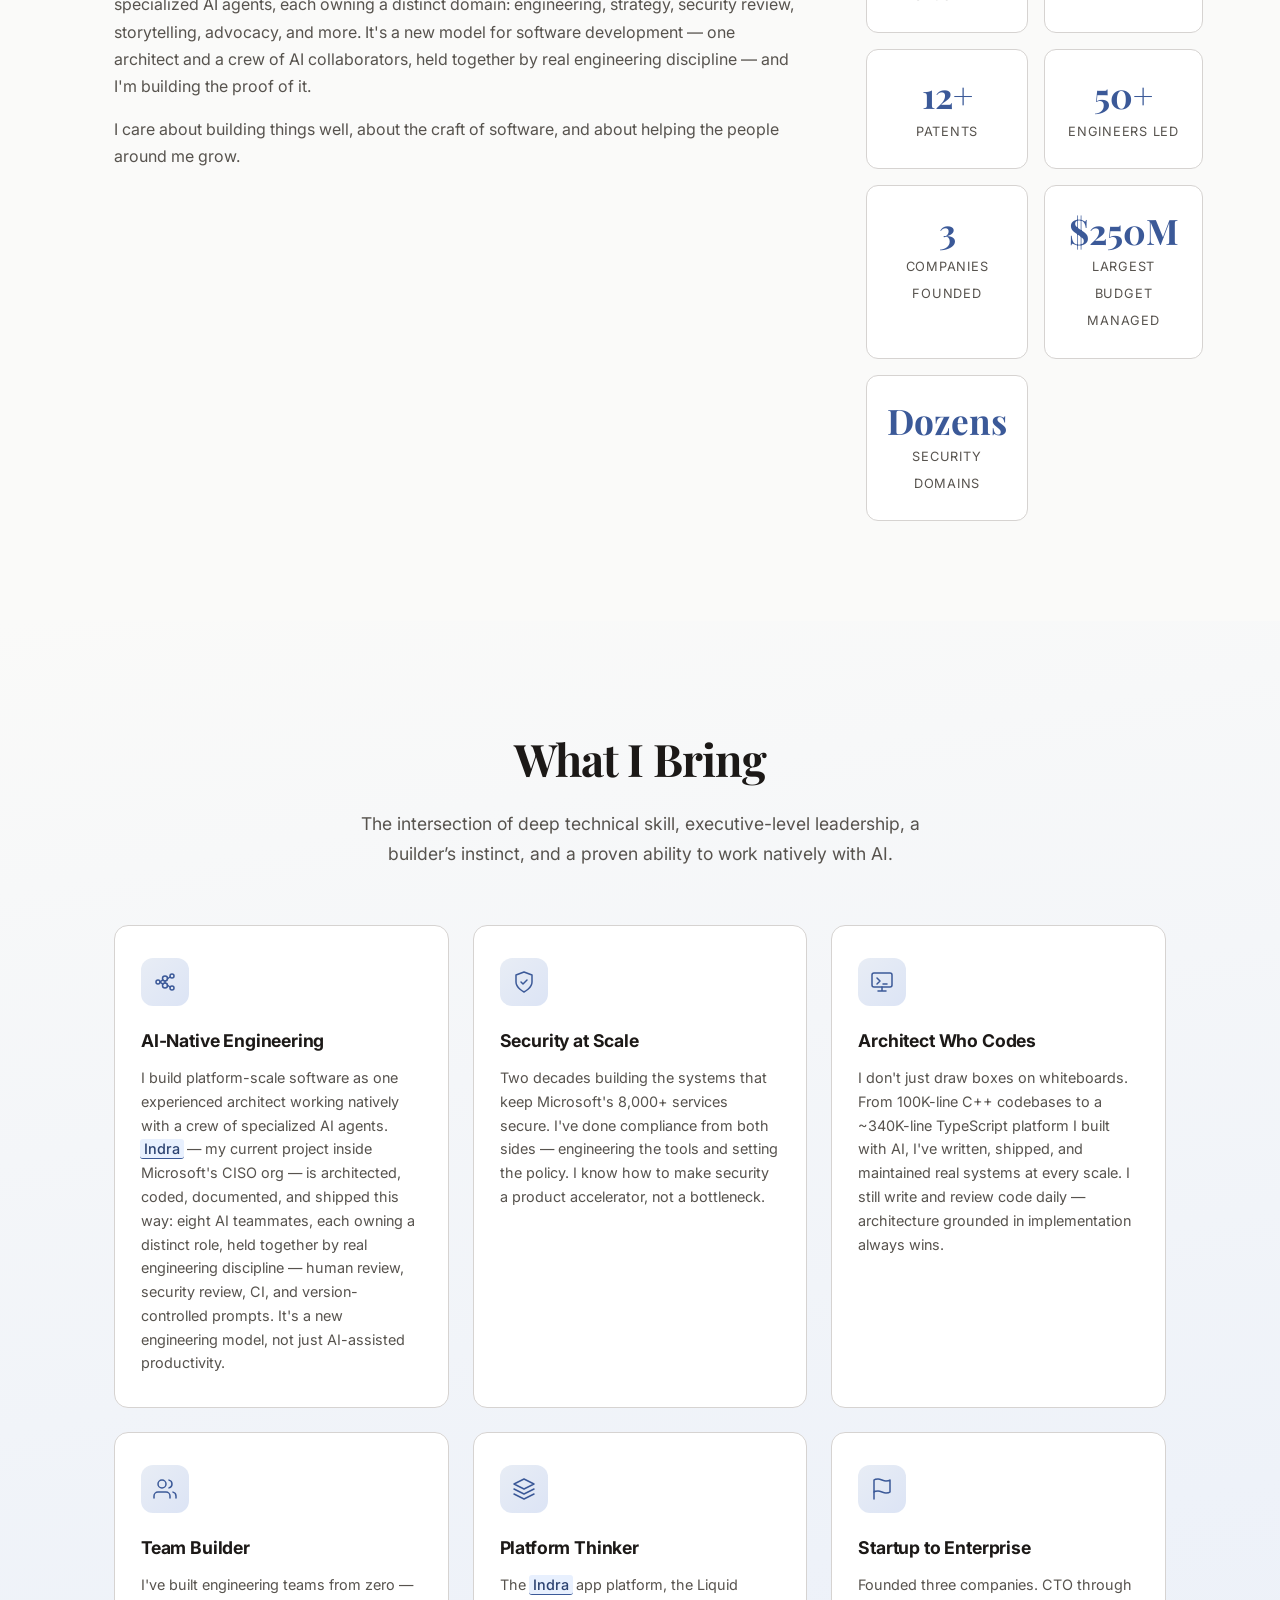
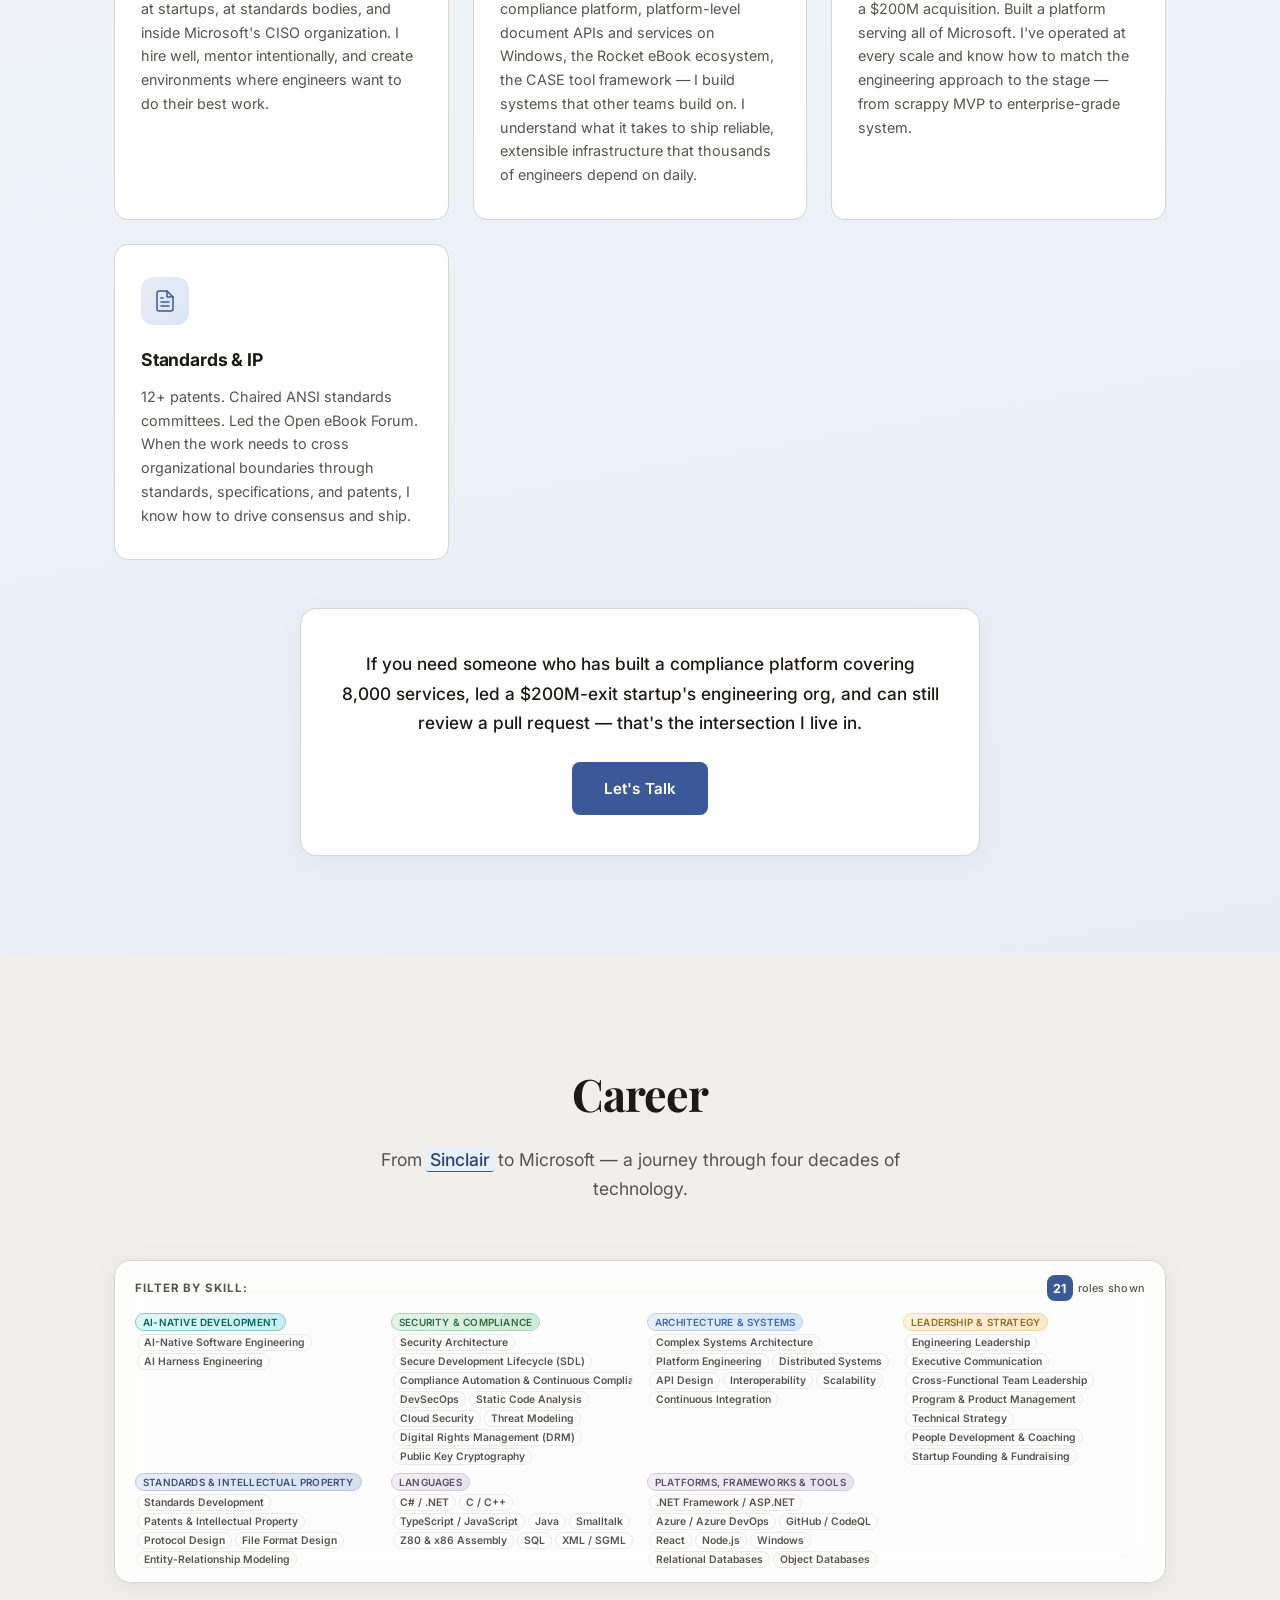
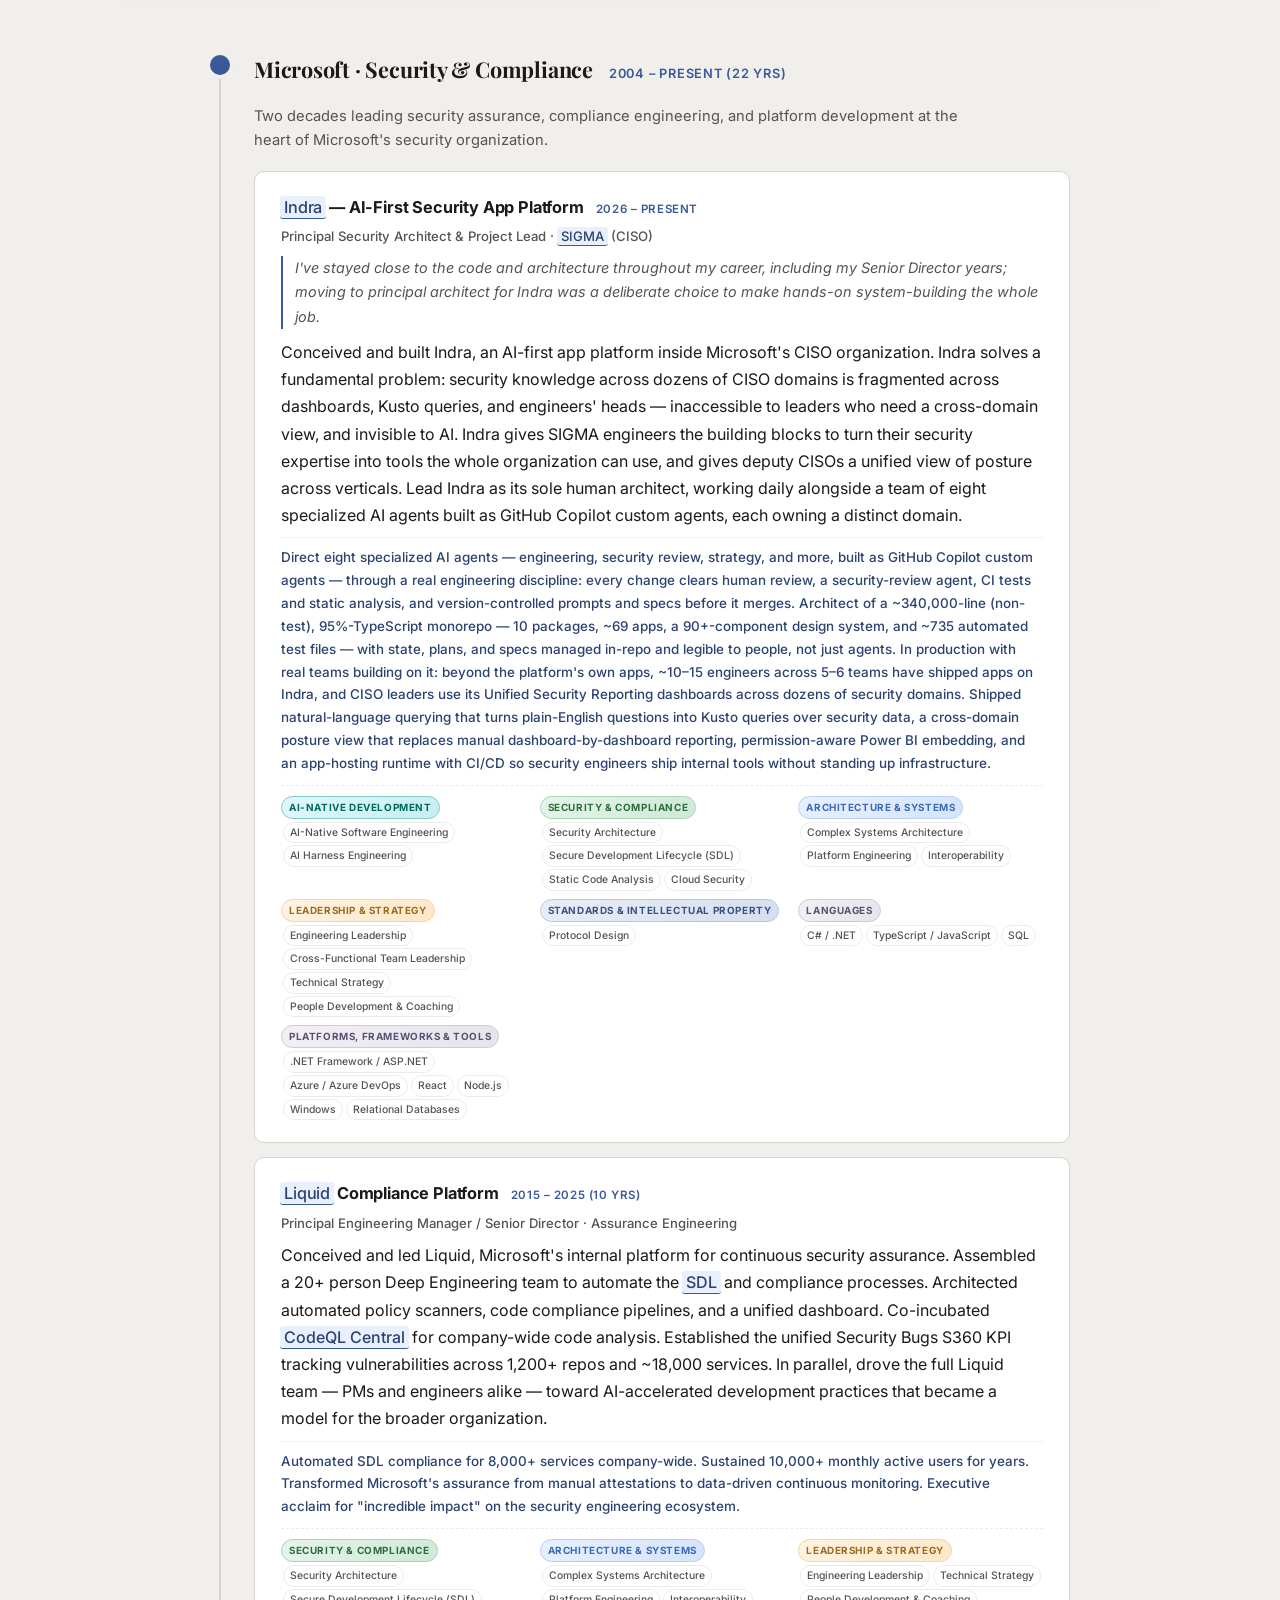
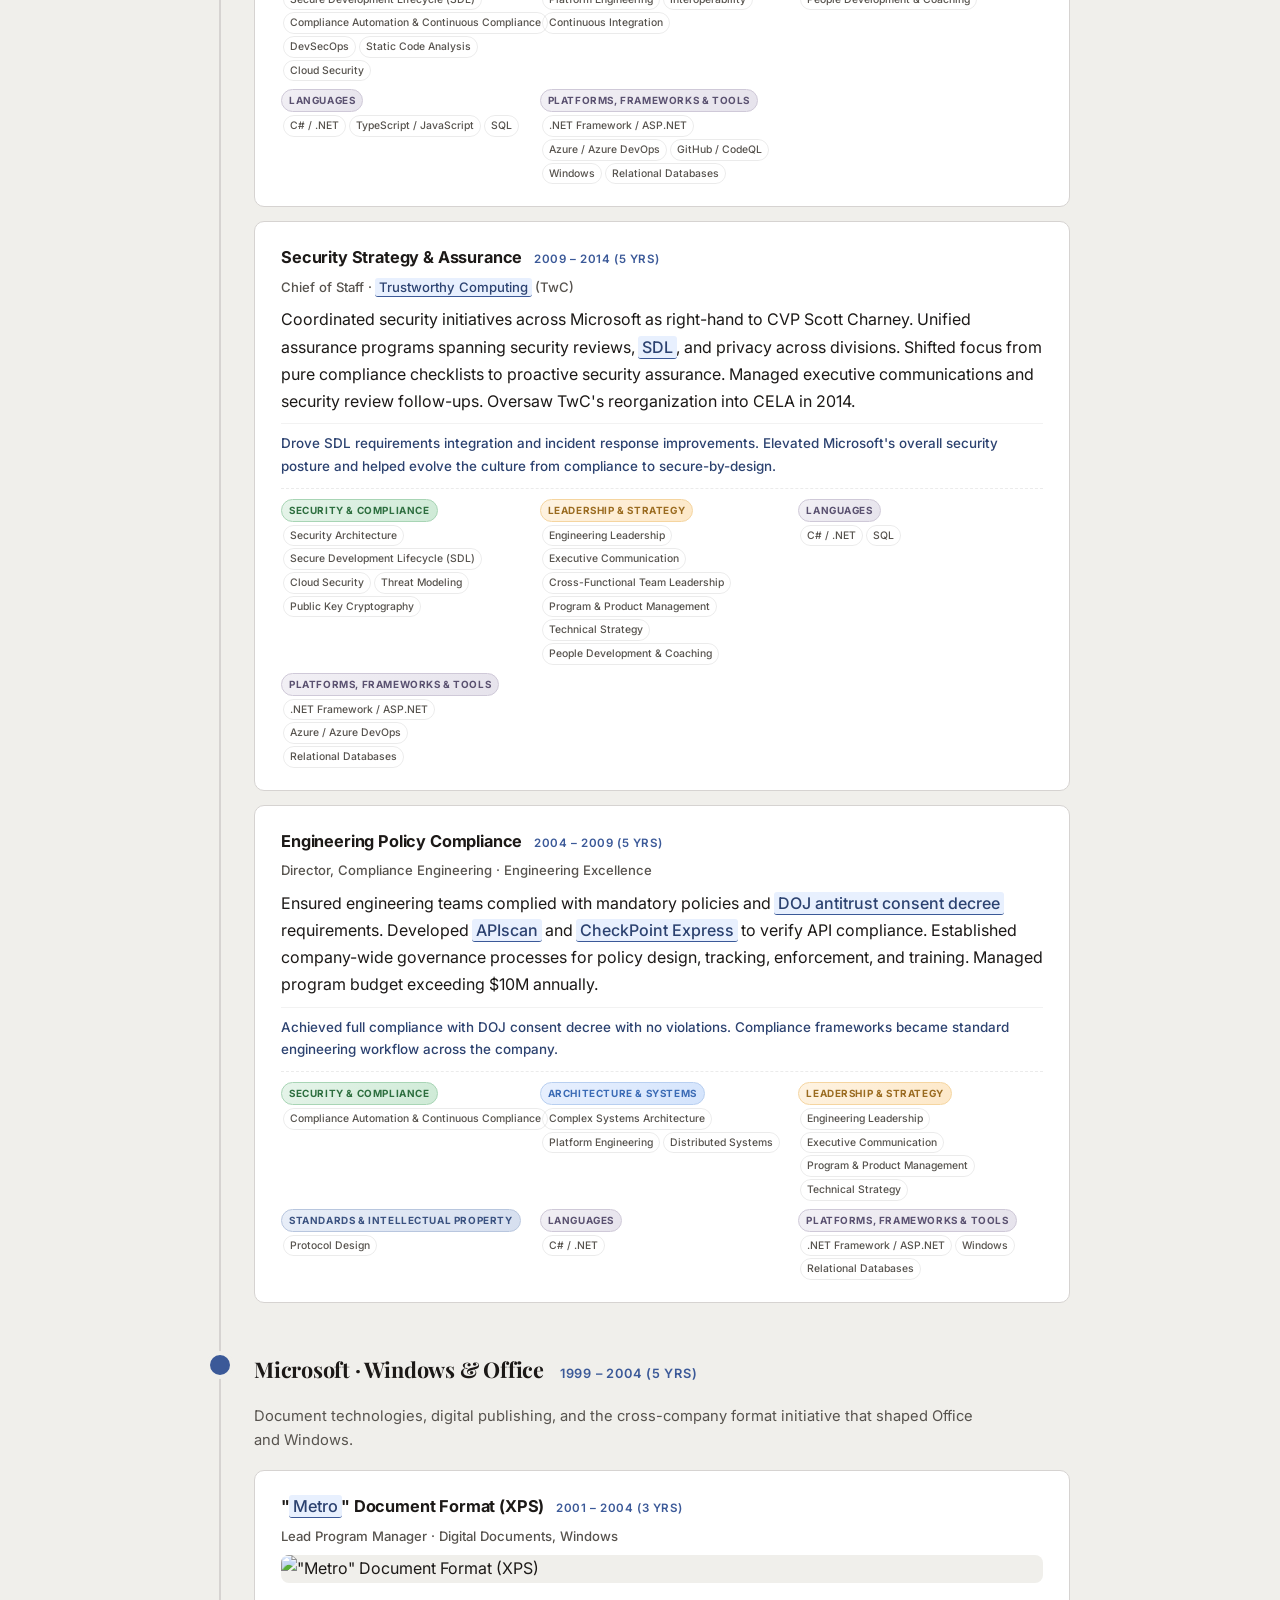
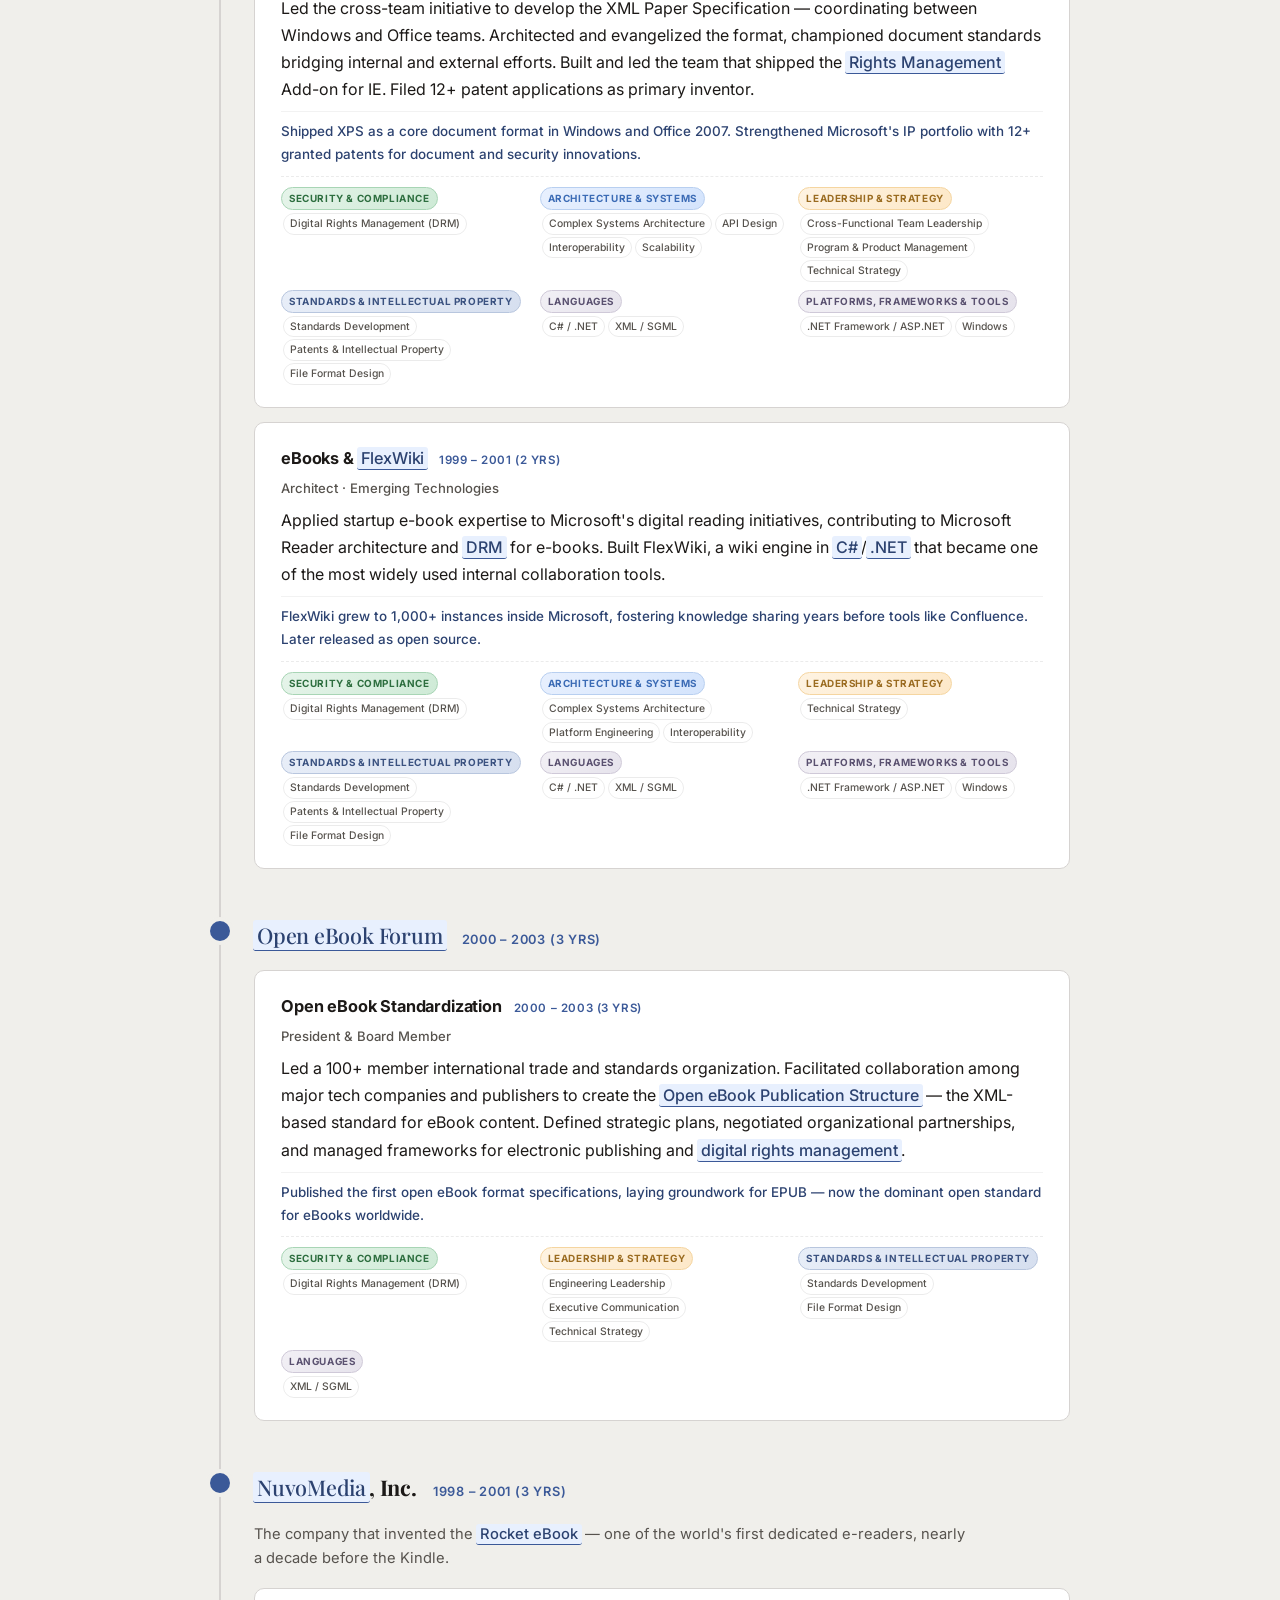
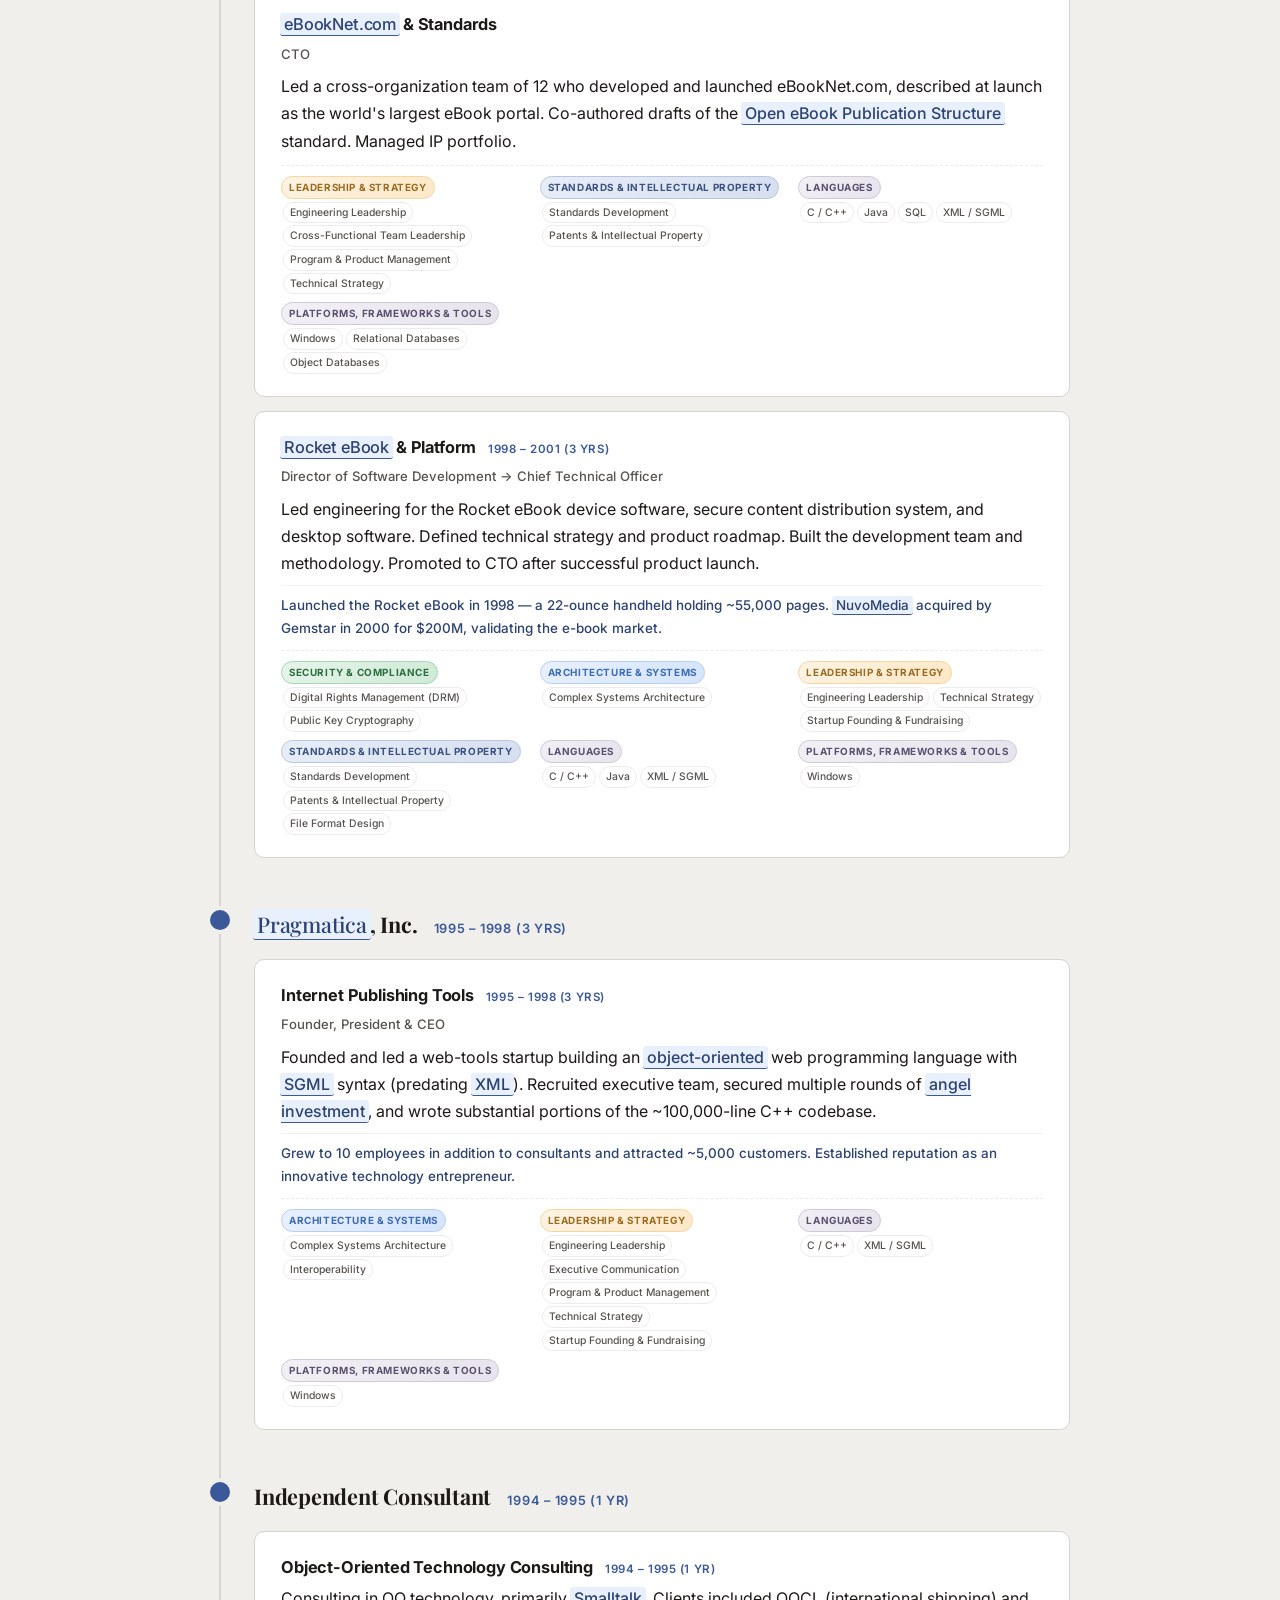
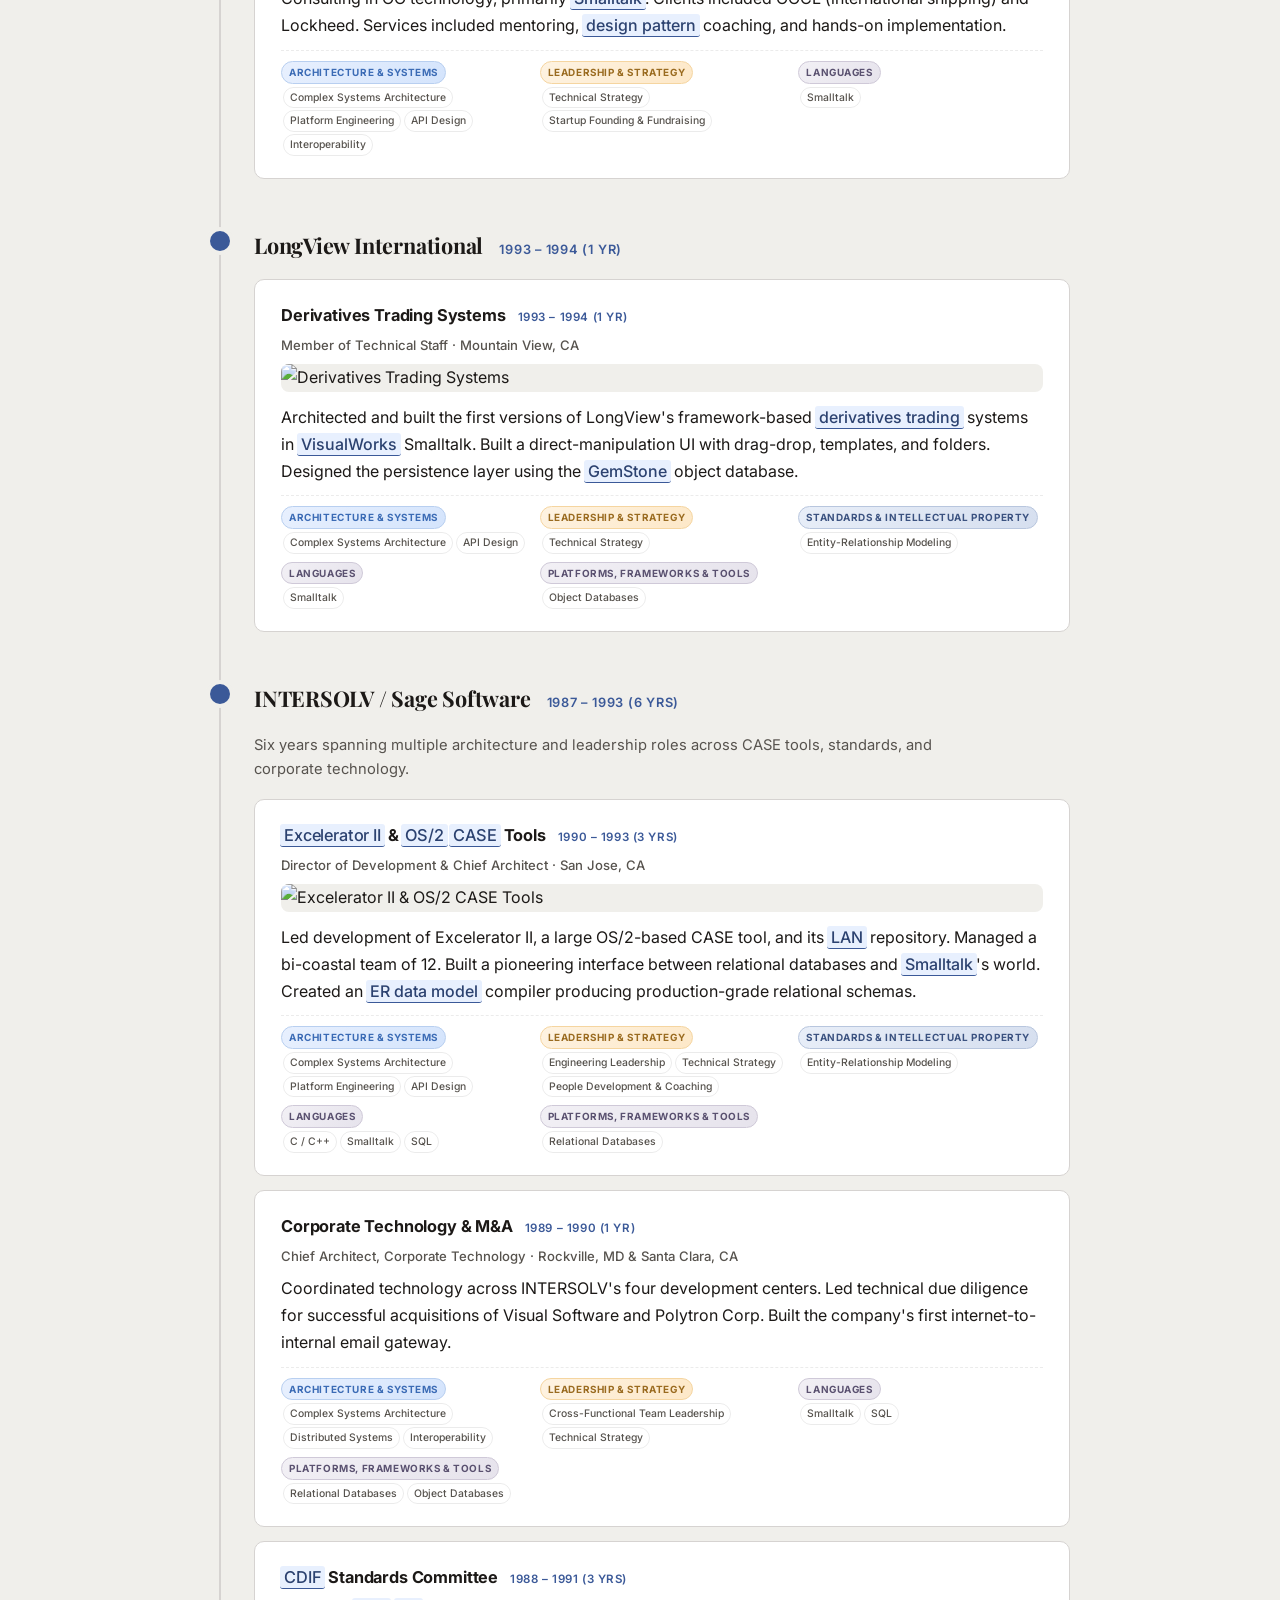
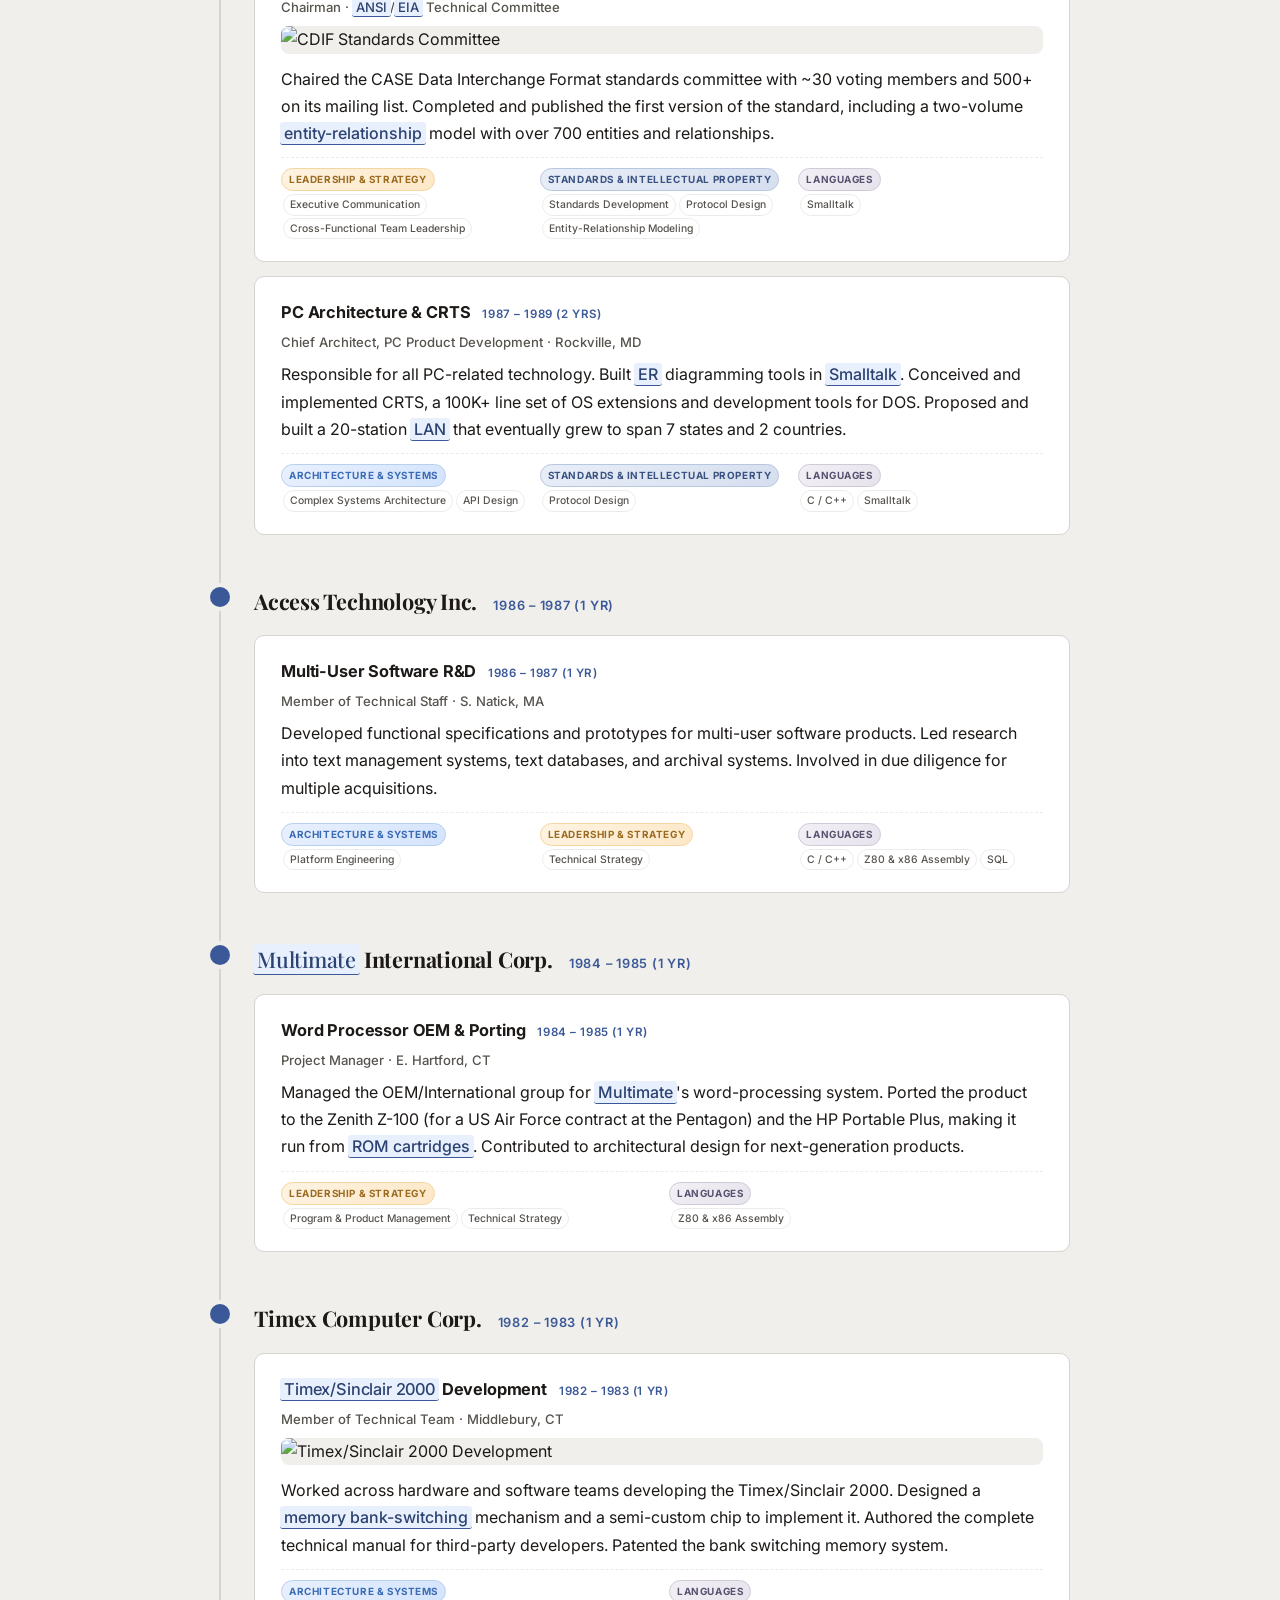
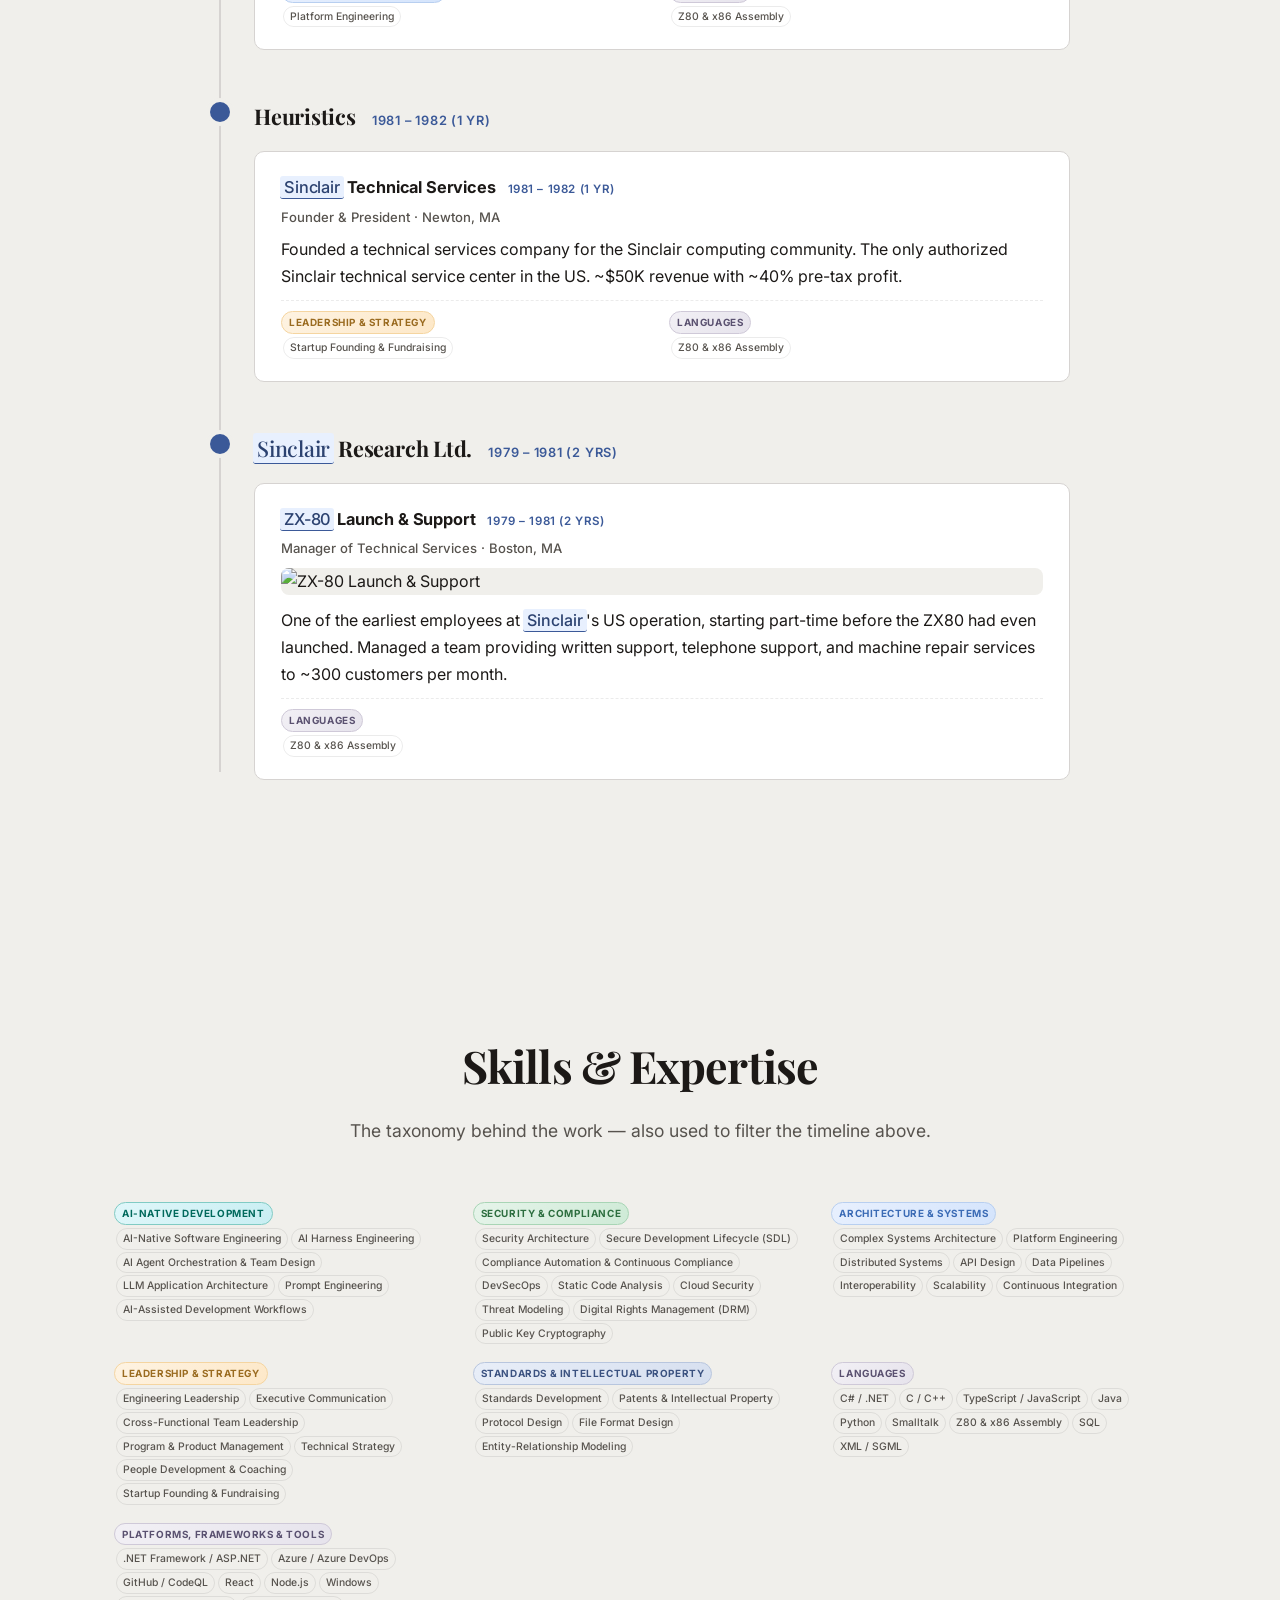
==== commit d08fdbda: "Résumé header: hyperlink email + site, change location to Seattle - Email now a mailto: link and dor" ====
--- a/index.html
+++ b/index.html
@@ -239,6 +239,6 @@
   <script src="vendor/js-yaml.min.js"></script>
   <script src="glossary.js?v=4"></script>
   <script src="script.js?v=12"></script>
-  <script src="app.js?v=8"></script>
+  <script src="app.js?v=10"></script>
 </body>
 </html>
